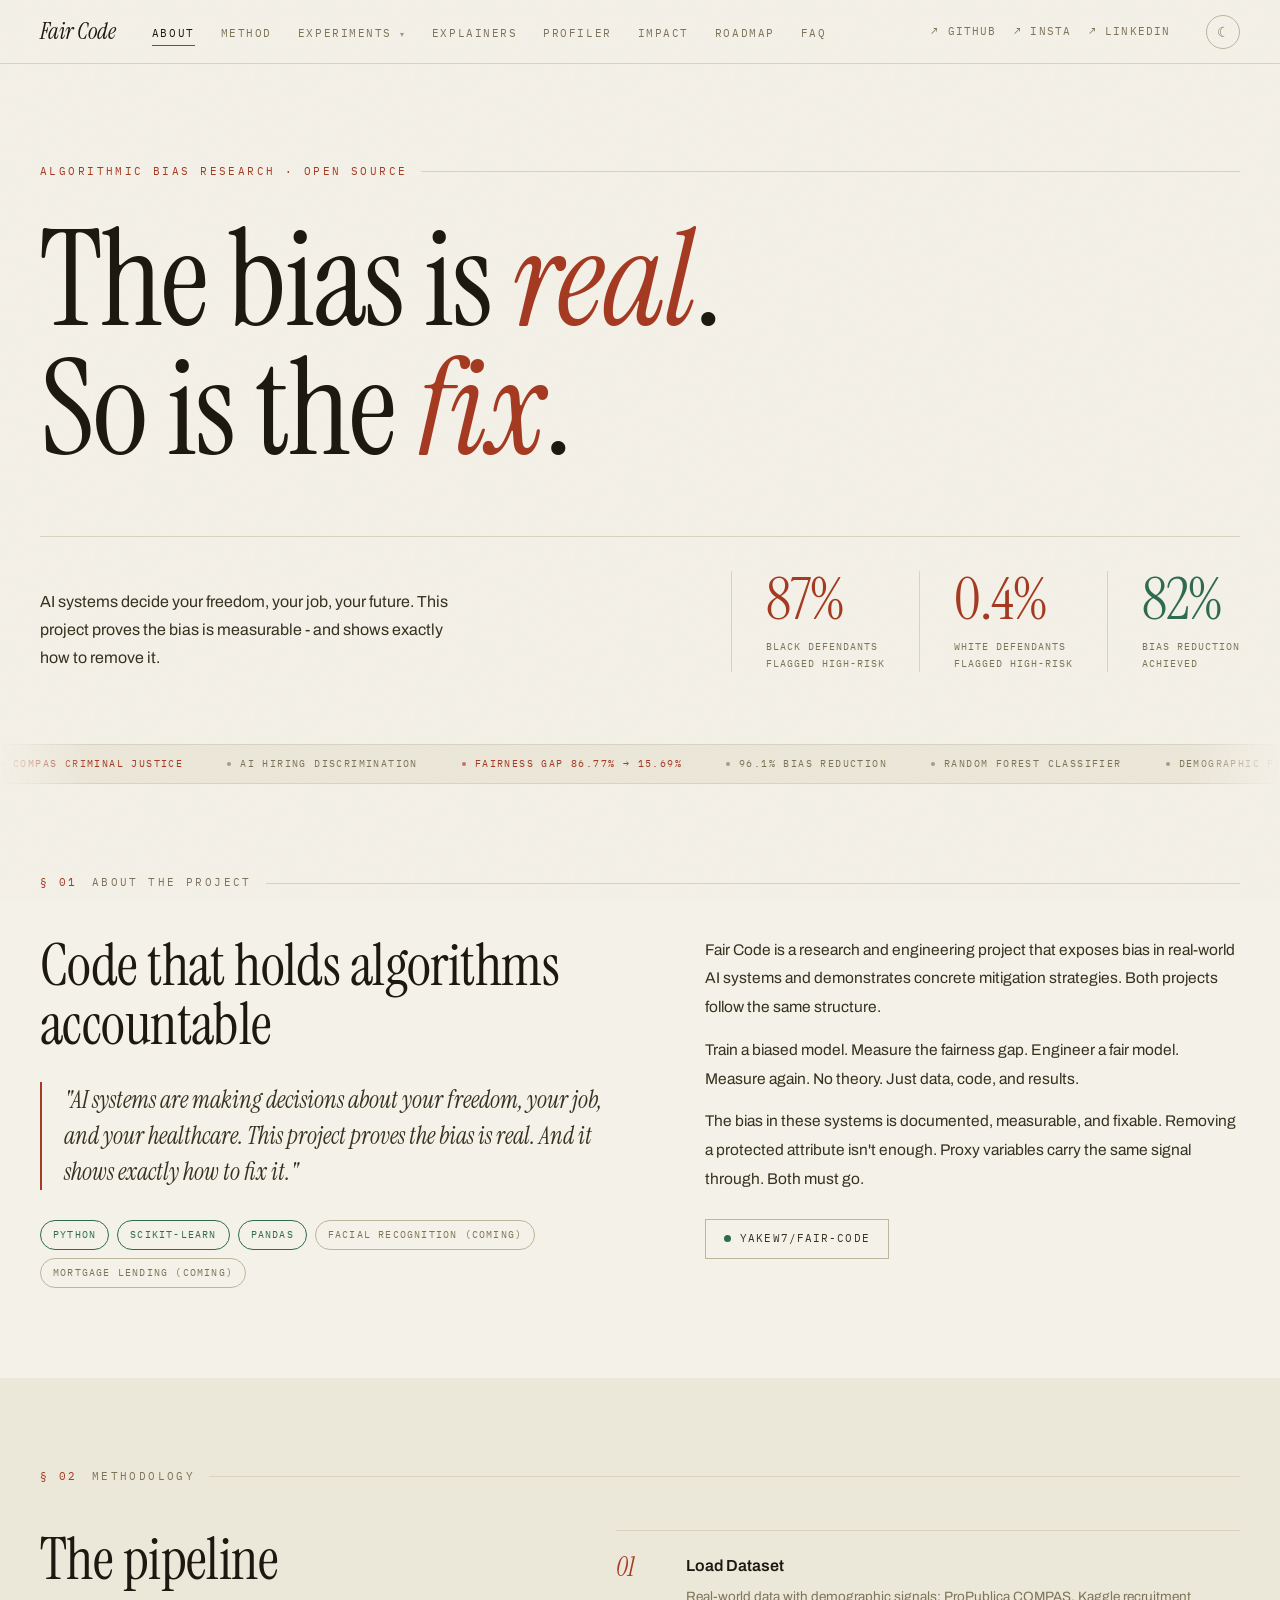
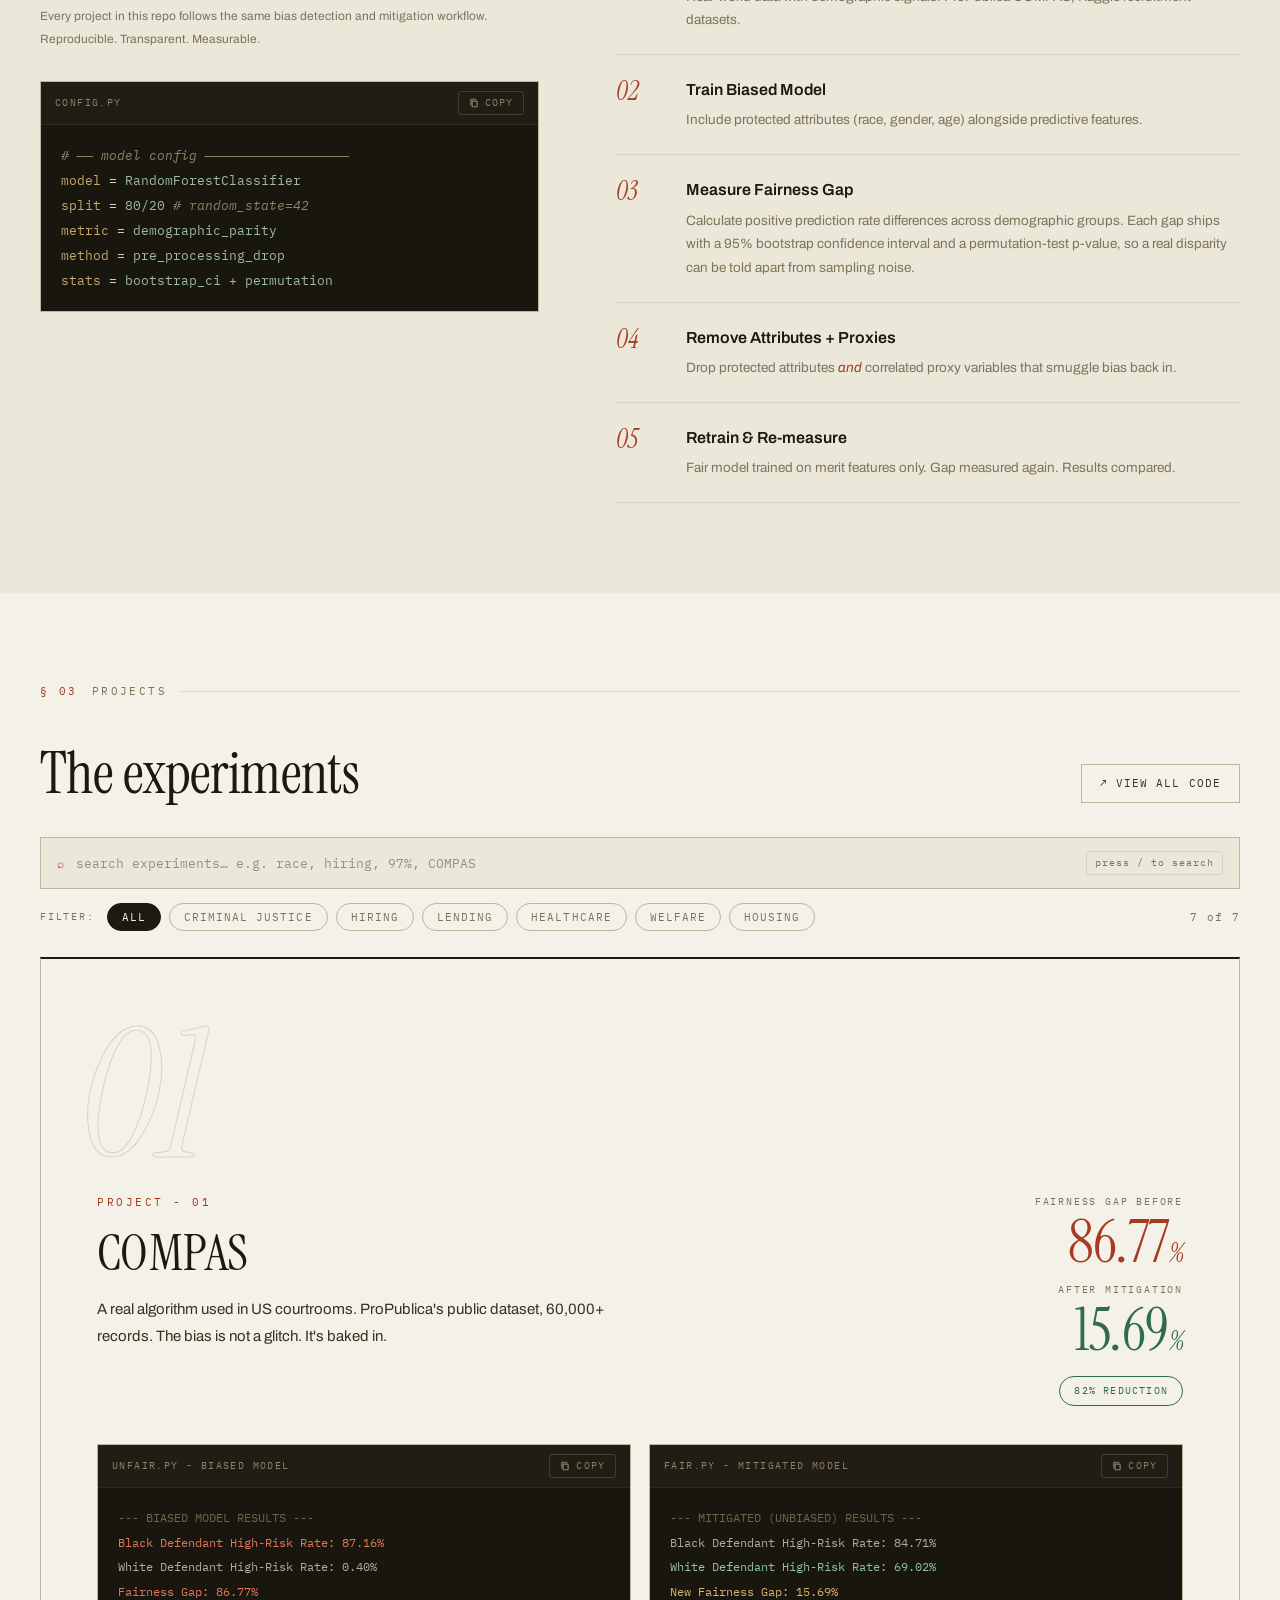
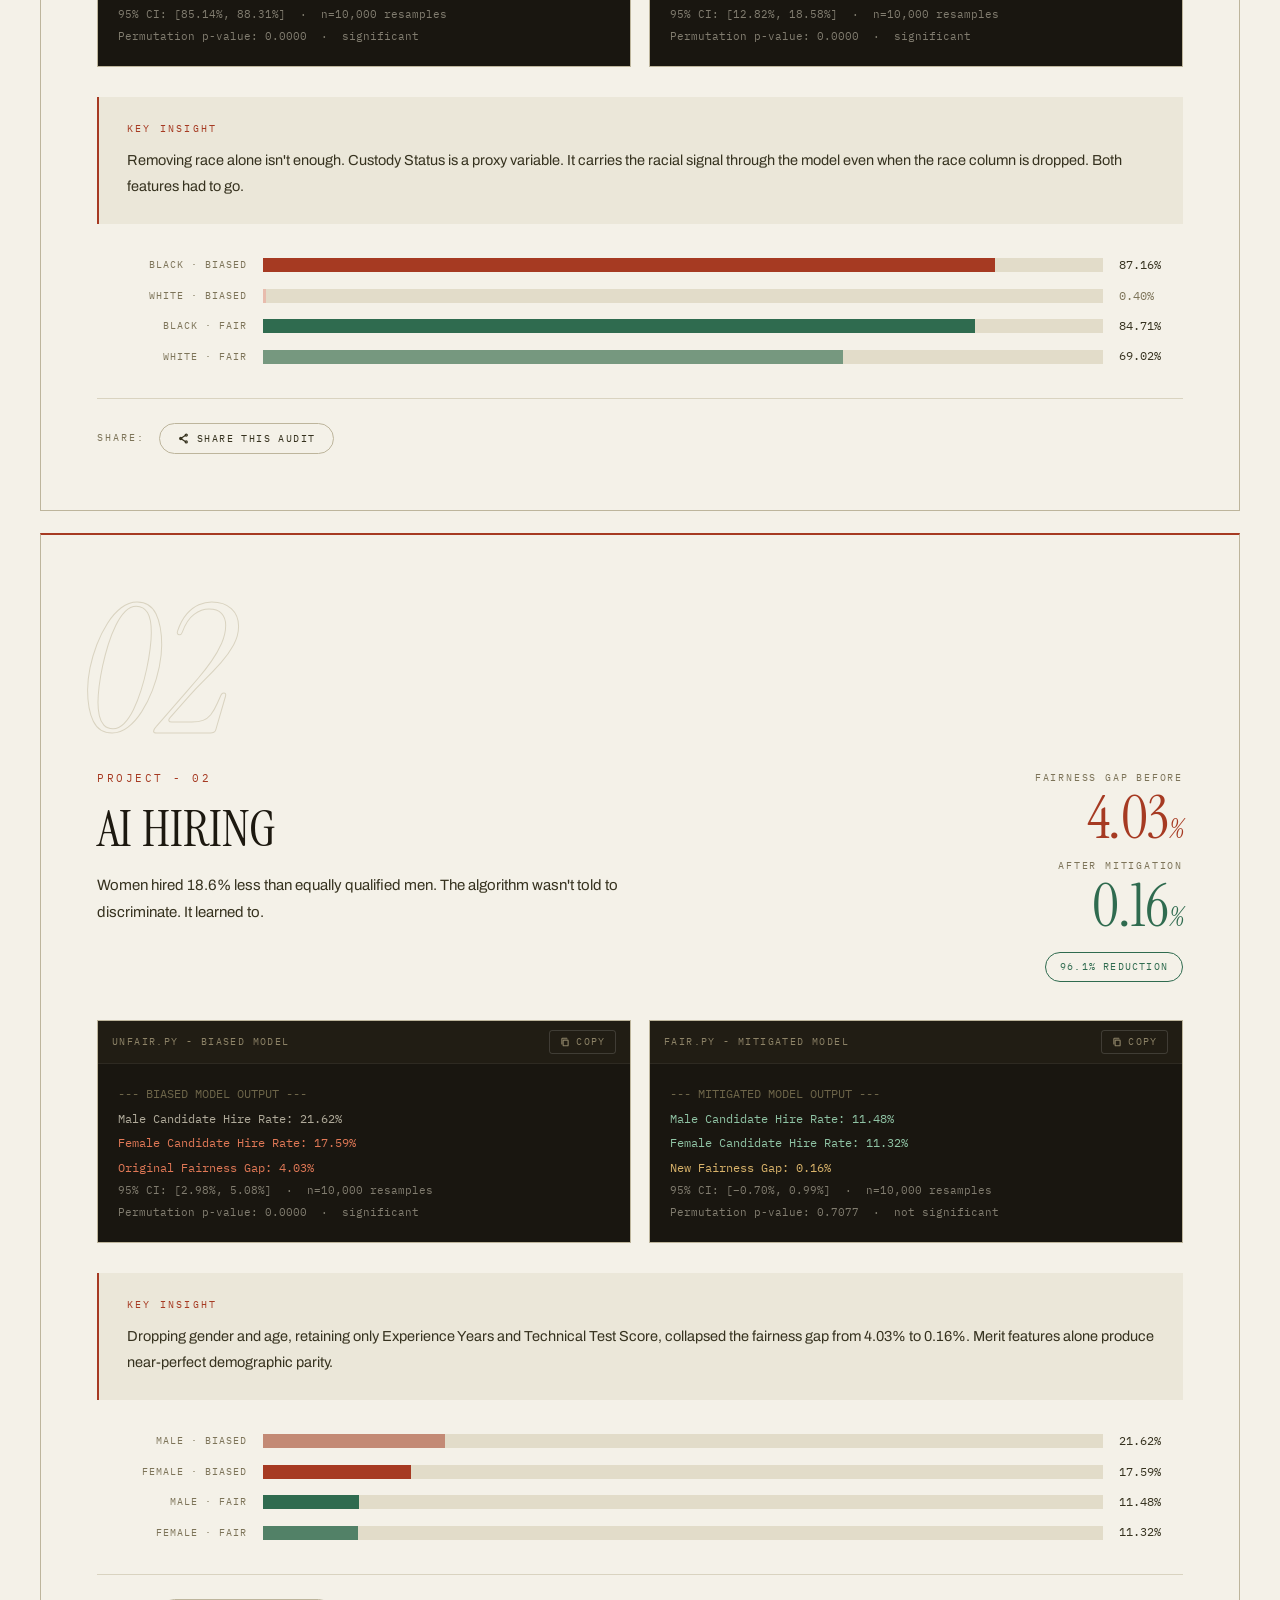
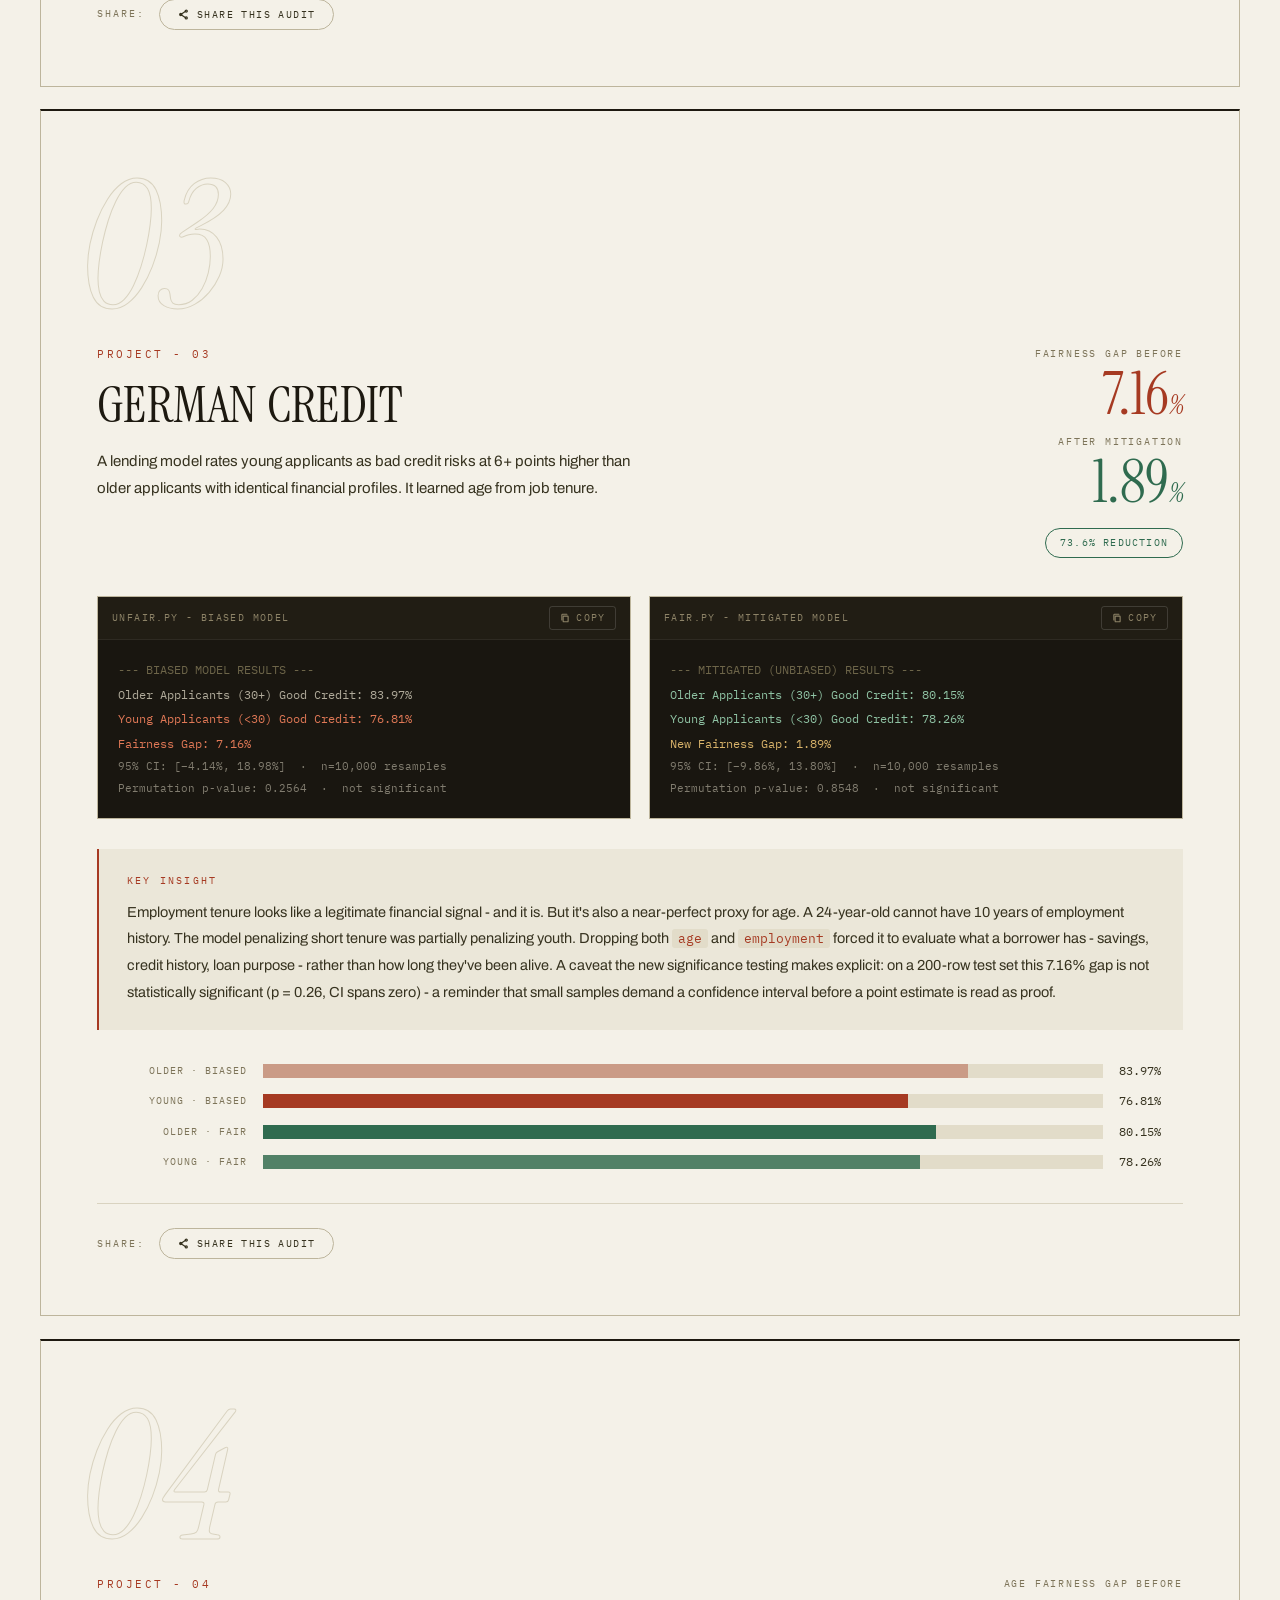
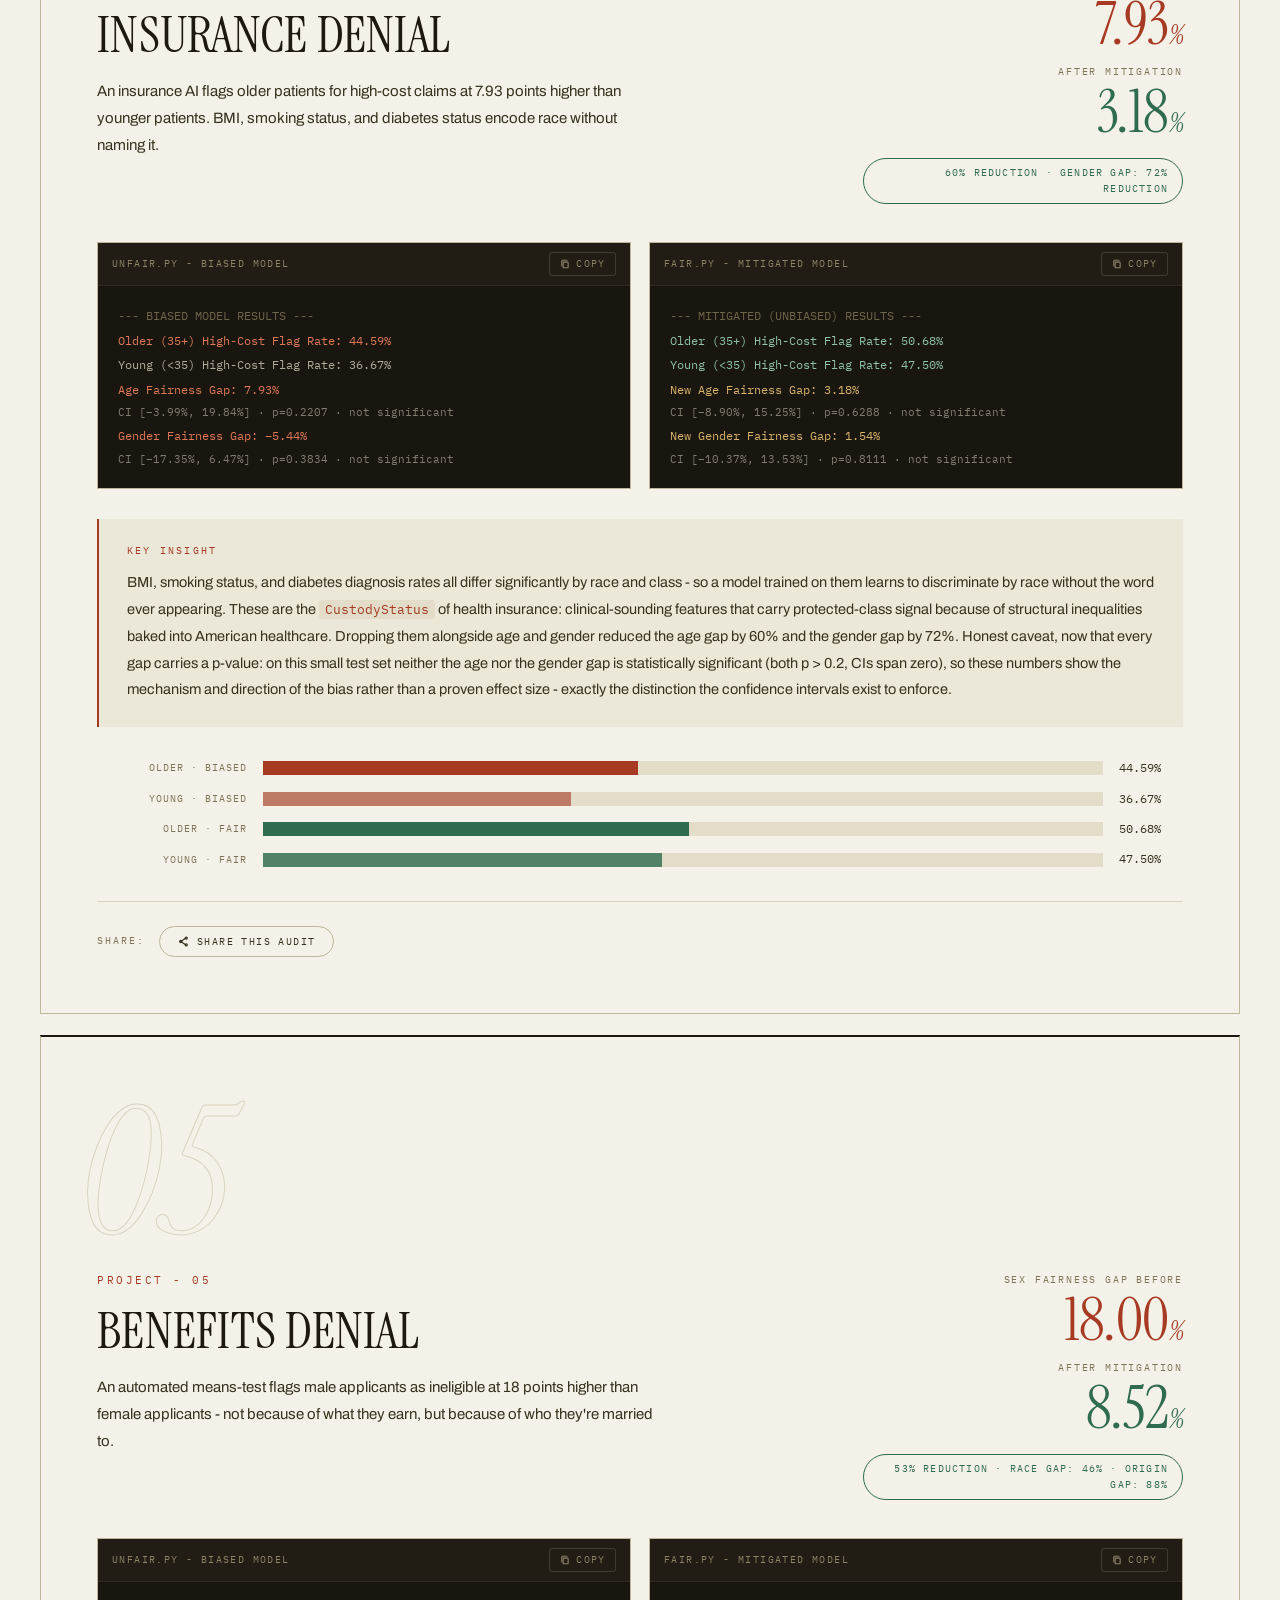
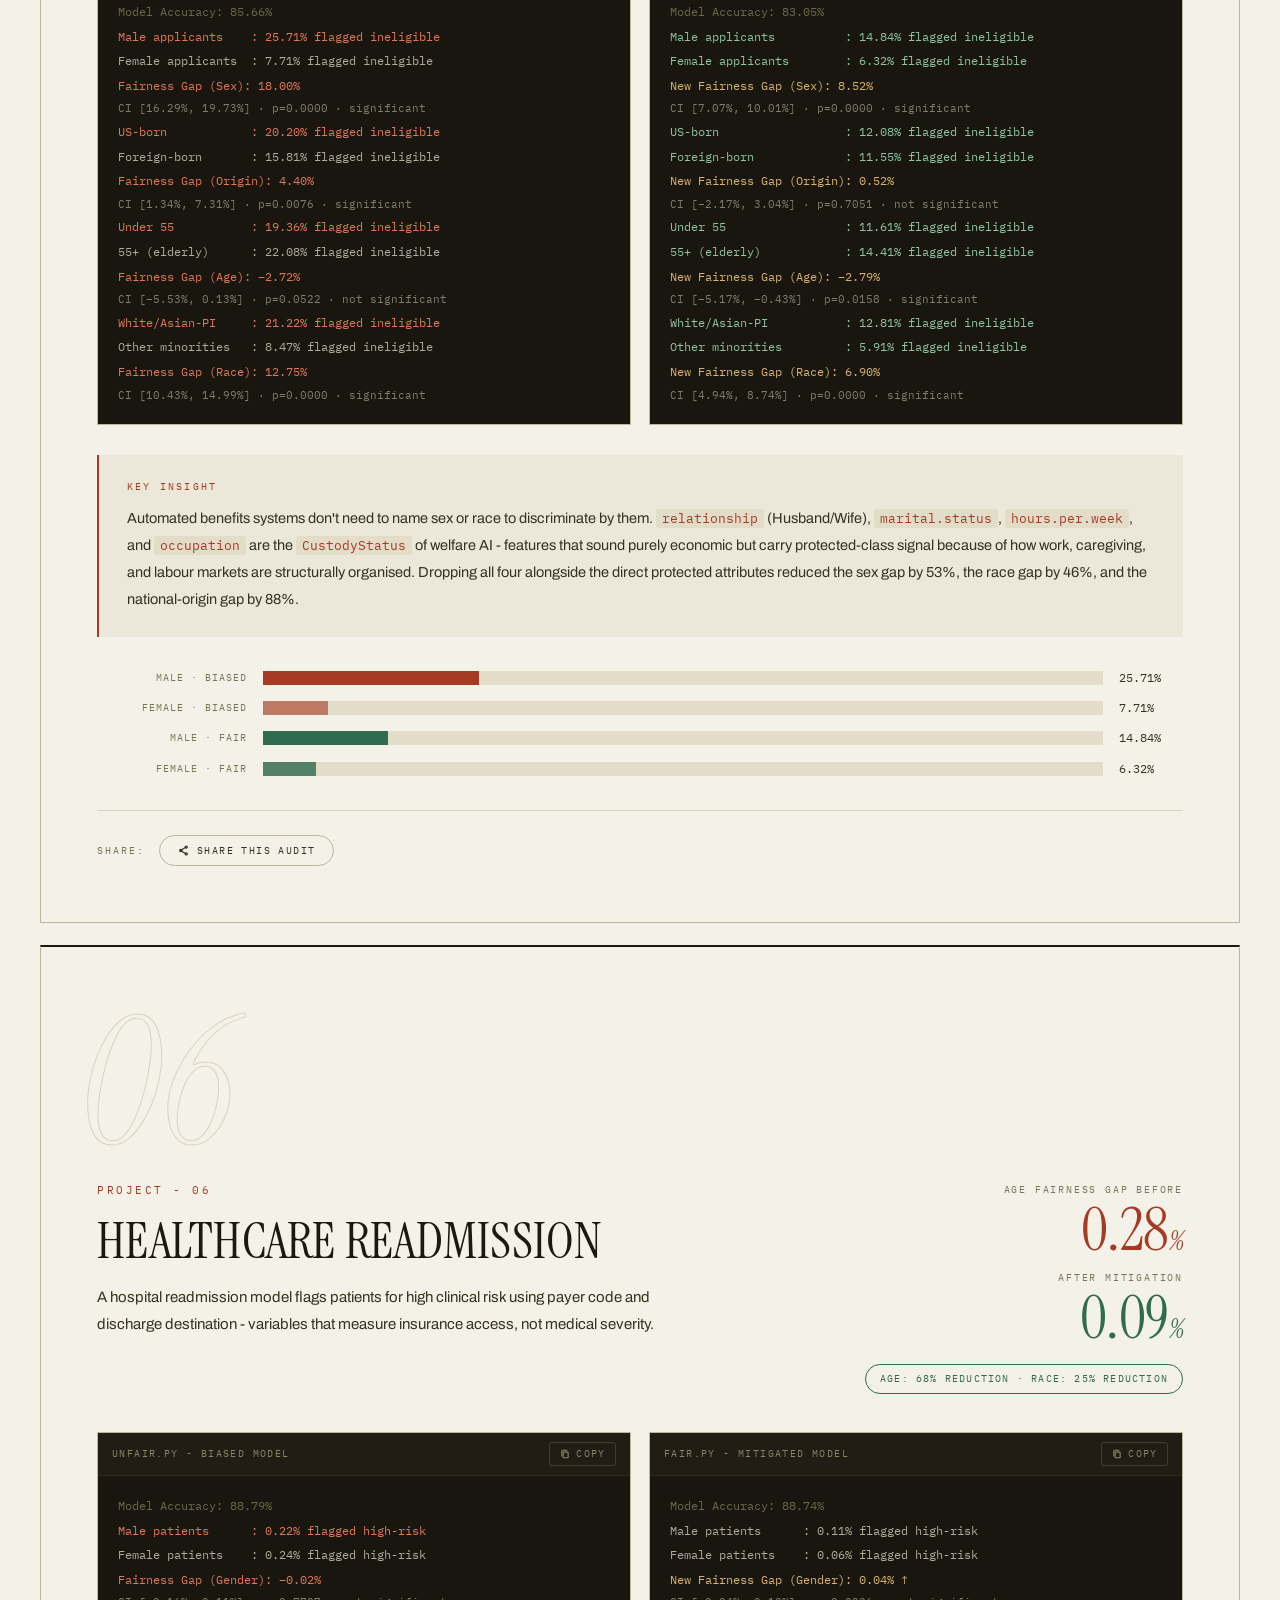
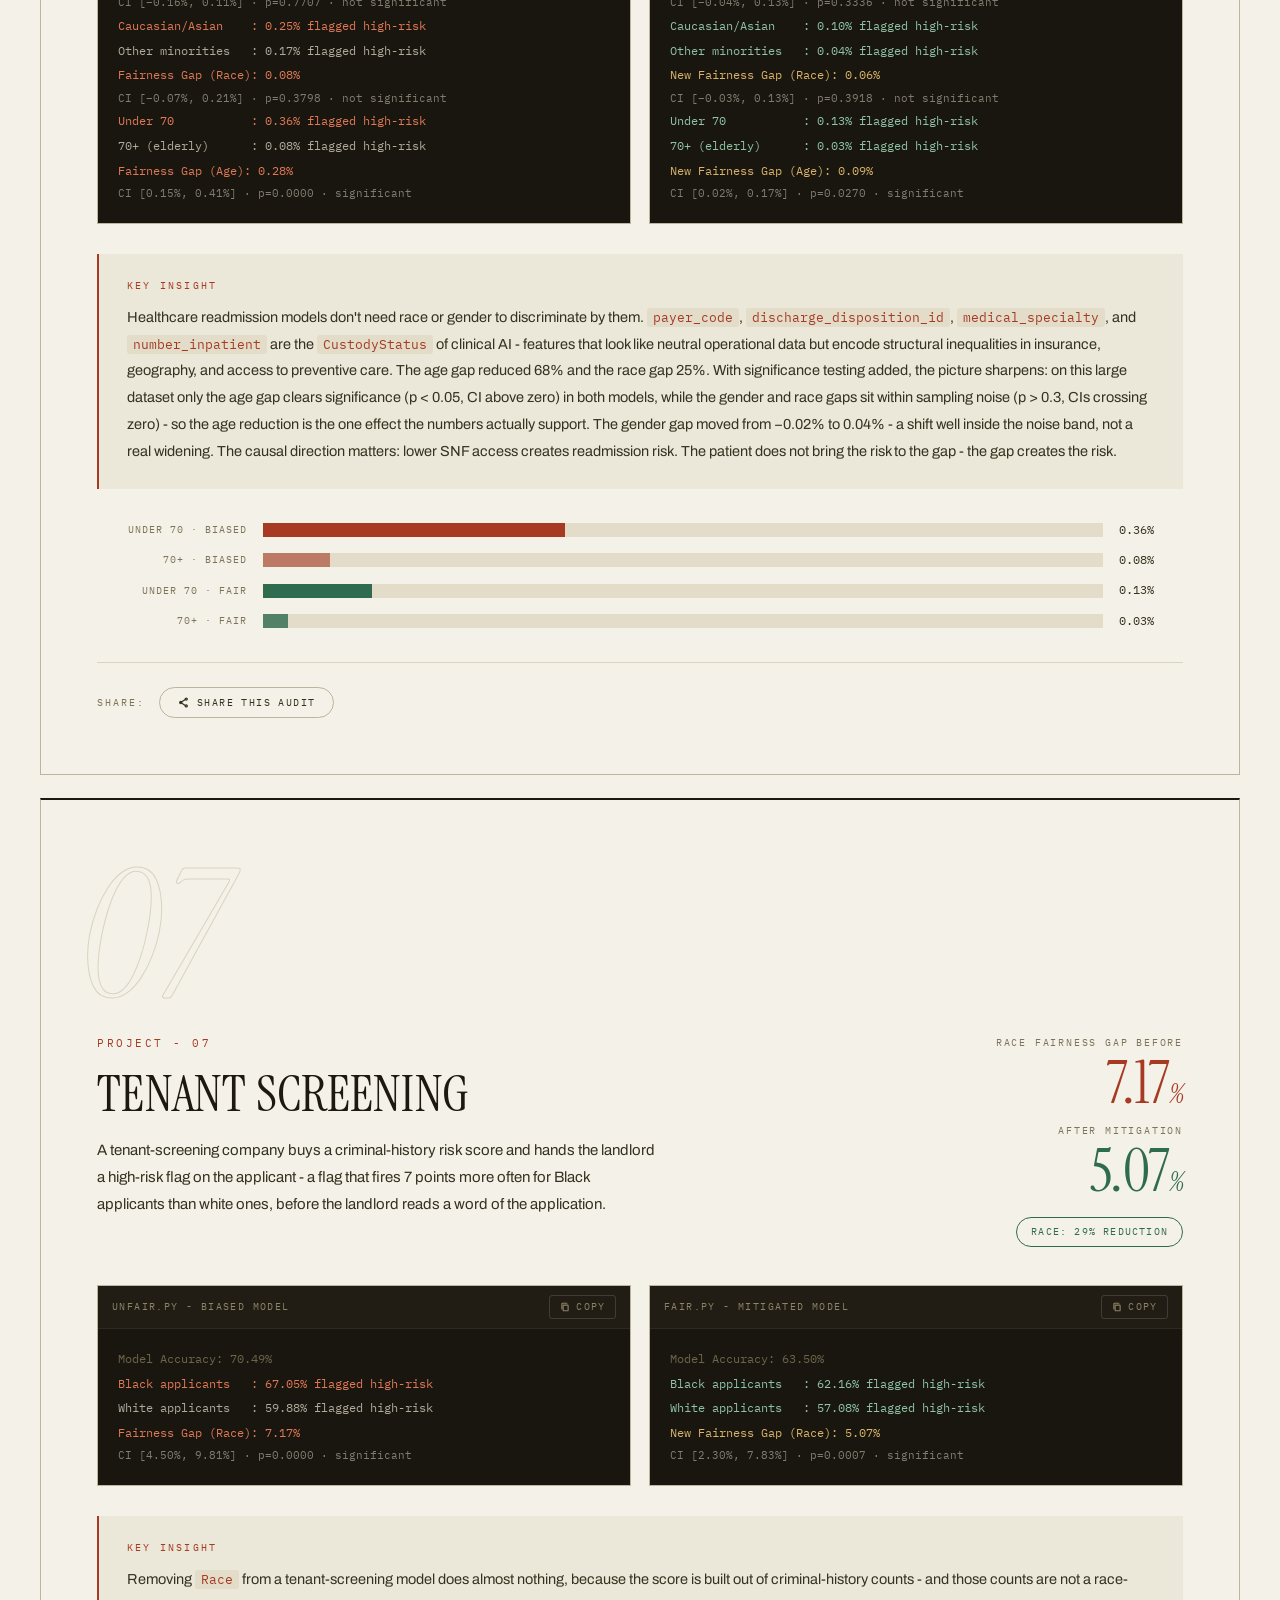
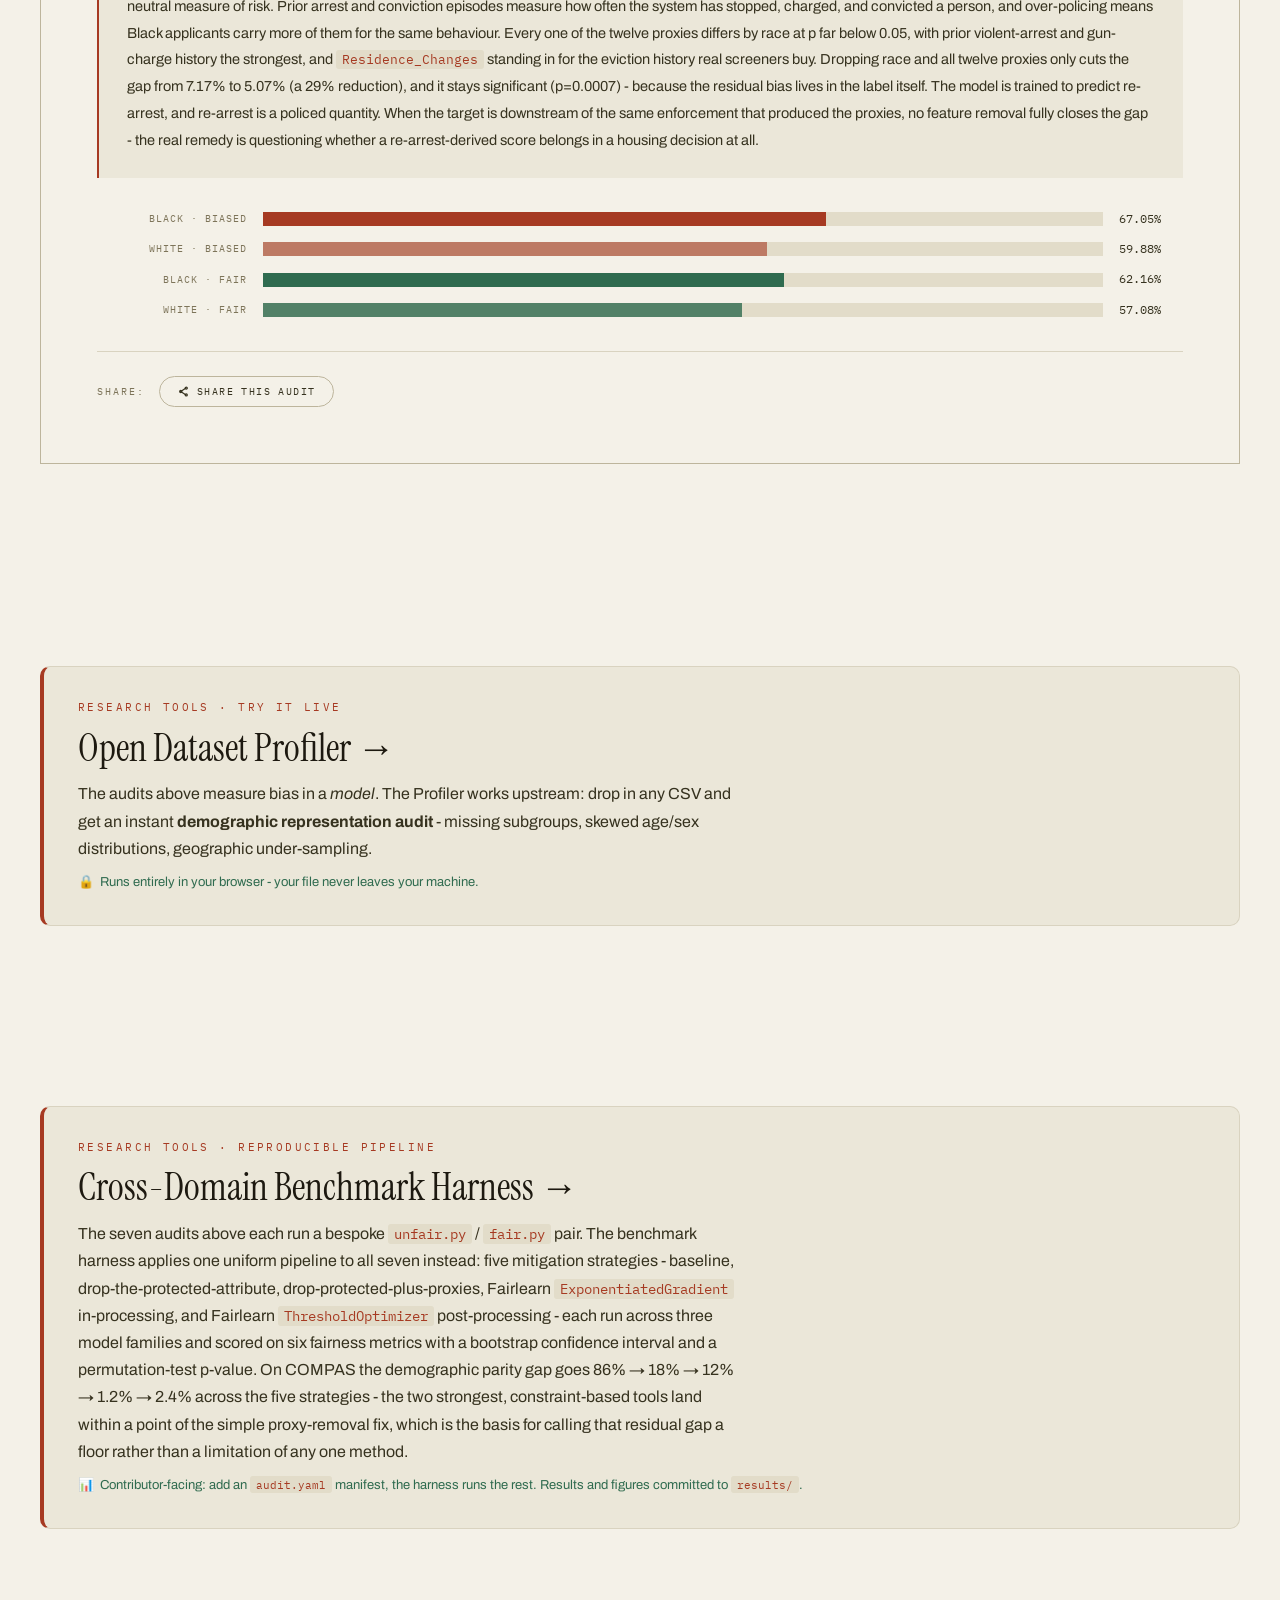
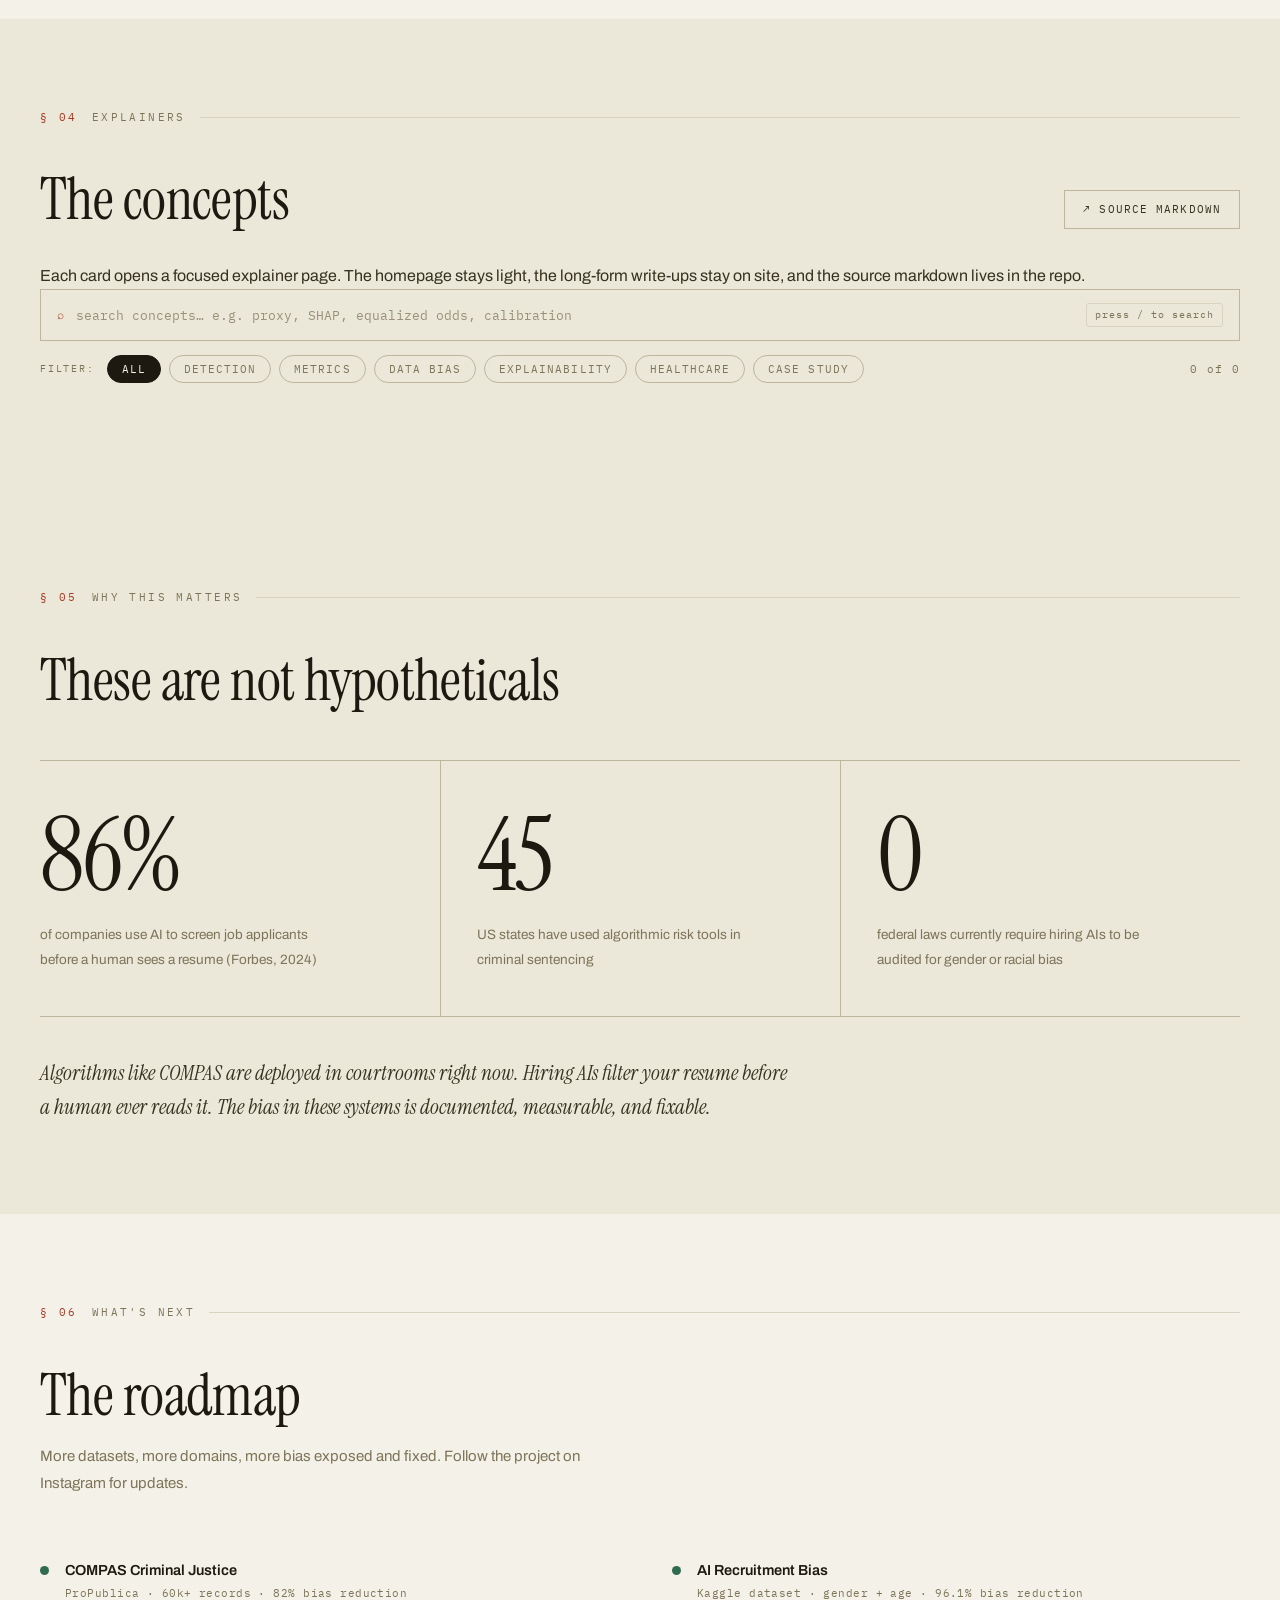
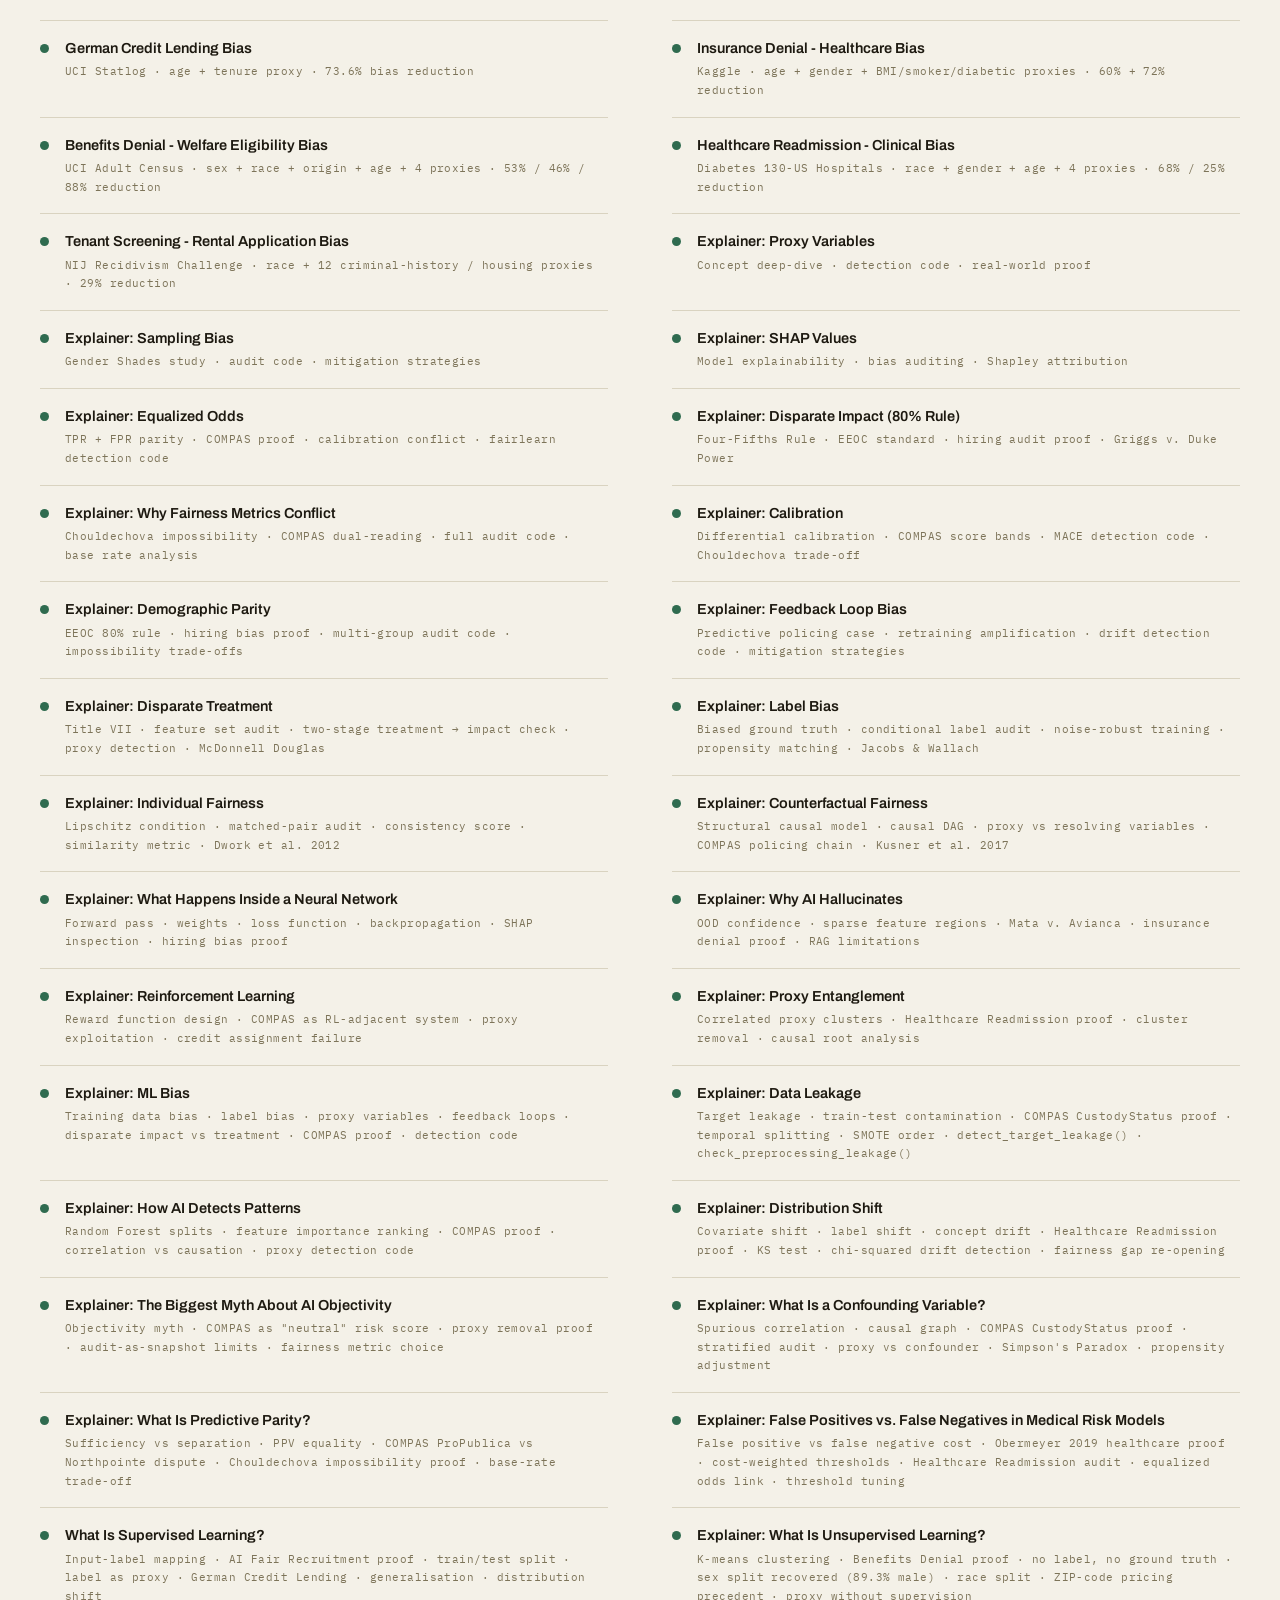
==== index.html @ e7ce7c3e "i fixed the issues" ====
<!DOCTYPE html>
<html lang="en">
<head>
<meta charset="UTF-8">
<meta name="viewport" content="width=device-width, initial-scale=1.0">
<title>Fair Code: Algorithmic Bias Detection</title>
<meta name="description" content="Fair Code exposes and fixes bias in real-world AI systems - criminal justice, hiring, lending, healthcare, welfare eligibility, tenant screening. Open-source audits with measurable results.">
<meta name="author" content="Yash Kewlani">
<meta name="robots" content="index, follow, max-image-preview:large">
<meta property="og:site_name" content="Fair Code">
<meta property="og:locale" content="en_US">
<meta property="og:title" content="Fair Code: Algorithmic Bias Detection">
<meta property="og:description" content="Bias in AI is real, measurable, and fixable. Open-source audits showing up to 97% bias reduction across criminal justice, hiring, lending, healthcare, welfare, and tenant-screening AI.">
<meta property="og:type" content="website">
<meta property="og:image" content="https://www.thefaircode.xyz/assets/og/home.png">
<meta property="og:image:width" content="1200">
<meta property="og:image:height" content="630">
<meta property="og:image:type" content="image/png">
<meta property="og:image:alt" content="Fair Code - The bias is real. So is the fix.">
<meta property="og:image" content="https://www.thefaircode.xyz/assets/og-light/home.png">
<meta property="og:image:width" content="1200">
<meta property="og:image:height" content="630">
<meta property="og:image:type" content="image/png">
<meta property="og:image:alt" content="Fair Code - The bias is real. So is the fix. (light)">
<meta name="twitter:card" content="summary_large_image">
<meta name="twitter:title" content="Fair Code: Algorithmic Bias Detection">
<meta name="twitter:description" content="Bias in AI is real, measurable, and fixable. Open-source audits with up to 97% bias reduction.">
<meta name="twitter:image" content="https://www.thefaircode.xyz/assets/og/home.png">
<meta name="twitter:image:alt" content="Fair Code - The bias is real. So is the fix.">
<link rel="canonical" href="https://www.thefaircode.xyz/">
<meta property="og:url" content="https://www.thefaircode.xyz/">
<script type="application/ld+json">
{
  "@context": "https://schema.org",
  "@type": "WebSite",
  "name": "Fair Code",
  "url": "https://www.thefaircode.xyz/",
  "description": "Fair Code exposes and fixes bias in real-world AI systems - criminal justice, hiring, lending, healthcare, welfare eligibility, tenant screening. Open-source audits with measurable results.",
  "inLanguage": "en-US",
  "image": "https://www.thefaircode.xyz/assets/og/home.png",
  "author": {
    "@type": "Person",
    "name": "Yash Kewlani",
    "url": "https://github.com/yakew7",
    "sameAs": [
      "https://github.com/yakew7",
      "https://www.linkedin.com/in/yash-kewlani-7ab090357",
      "https://instagram.com/thefaircodeproject"
    ]
  },
  "publisher": {
    "@type": "Organization",
    "name": "Fair Code",
    "url": "https://www.thefaircode.xyz/",
    "founder": {
      "@type": "Person",
      "name": "Yash Kewlani",
      "url": "https://github.com/yakew7"
    },
    "sameAs": [
      "https://github.com/yakew7/Fair-Code",
      "https://instagram.com/thefaircodeproject",
      "https://www.linkedin.com/in/yash-kewlani-7ab090357"
    ]
  }
}
</script>
<script type="application/ld+json">
{
  "@context": "https://schema.org",
  "@type": "FAQPage",
  "mainEntity": [
    {
      "@type": "Question",
      "name": "What is Fair Code, exactly?",
      "acceptedAnswer": {
        "@type": "Answer",
        "text": "An open-source research project that audits real-world AI systems for demographic bias, then engineers a fixed version of the same model and measures the gap before and after. Every audit follows the same pipeline: train a biased model, measure the fairness gap, remove protected attributes and proxy variables, retrain, and measure again."
      }
    },
    {
      "@type": "Question",
      "name": "Is this legal, medical, or compliance advice?",
      "acceptedAnswer": {
        "@type": "Answer",
        "text": "No. Fair Code is a research and engineering project, not legal or regulatory advice. The audits demonstrate that bias is measurable and fixable in a research setting - they are not a substitute for a formal compliance review, and no results here should be relied on as legal counsel for a production system."
      }
    },
    {
      "@type": "Question",
      "name": "Which fairness metric does it use, and why?",
      "acceptedAnswer": {
        "@type": "Answer",
        "text": "Demographic Parity is the primary constraint used to mitigate bias, alongside six fairness metrics used to measure it."
      }
    },
    {
      "@type": "Question",
      "name": "Does the Dataset Profiler upload my file anywhere?",
      "acceptedAnswer": {
        "@type": "Answer",
        "text": "No. The Open Dataset Profiler runs entirely client-side in your browser - your CSV is parsed and analyzed locally and is never uploaded to a server."
      }
    },
    {
      "@type": "Question",
      "name": "Can I contribute a new audit or dataset?",
      "acceptedAnswer": {
        "@type": "Answer",
        "text": "Yes - contributions are welcome via CONTRIBUTING.md on GitHub. New audits merge to main like any other contribution."
      }
    },
    {
      "@type": "Question",
      "name": "What's the license?",
      "acceptedAnswer": {
        "@type": "Answer",
        "text": "MIT. The code, audits, and explainers are free to use, modify, and redistribute with attribution."
      }
    },
    {
      "@type": "Question",
      "name": "How do I get in touch?",
      "acceptedAnswer": {
        "@type": "Answer",
        "text": "Email yashkewlani2020@gmail.com for questions, bug reports, or collaboration, or open an issue on GitHub."
      }
    }
  ]
}
</script>
<!-- Per-audit structured data - numbers verbatim from each audit's README.
     Update here whenever that README's numbers change. -->
<script type="application/ld+json">
{
  "@context": "https://schema.org",
  "@graph": [
    {
      "@type": "Dataset",
      "name": "COMPAS Criminal Justice Bias Audit",
      "description": "Bias audit of the ProPublica COMPAS recidivism-risk dataset. Demographic parity gap by race reduced from 86.77% (biased model) to 15.69% (fair model) - an 82% reduction.",
      "url": "https://www.thefaircode.xyz/#project-compas",
      "creator": {"@type": "Organization", "name": "Fair Code", "url": "https://www.thefaircode.xyz/"},
      "license": "https://opensource.org/licenses/MIT",
      "isAccessibleForFree": true,
      "measurementTechnique": "Demographic Parity (difference in positive-prediction rate between groups)",
      "variableMeasured": [
        {"@type": "PropertyValue", "name": "Race demographic parity gap, biased model", "value": "86.77%"},
        {"@type": "PropertyValue", "name": "Race demographic parity gap, fair model", "value": "15.69%"}
      ],
      "distribution": {"@type": "DataDownload", "encodingFormat": "text/csv",
                        "contentUrl": "https://github.com/yakew7/Fair-Code/tree/main/COMPAS"}
    },
    {
      "@type": "Dataset",
      "name": "AI Fair Recruitment - Hiring Bias Audit",
      "description": "Bias audit of a Kaggle recruitment dataset. Demographic parity gap by gender reduced from 4.03% (biased model) to 0.16% (fair model) - a 96.1% reduction.",
      "url": "https://www.thefaircode.xyz/#project-hiring",
      "creator": {"@type": "Organization", "name": "Fair Code", "url": "https://www.thefaircode.xyz/"},
      "license": "https://opensource.org/licenses/MIT",
      "isAccessibleForFree": true,
      "measurementTechnique": "Demographic Parity (difference in positive-prediction rate between groups)",
      "variableMeasured": [
        {"@type": "PropertyValue", "name": "Gender demographic parity gap, biased model", "value": "4.03%"},
        {"@type": "PropertyValue", "name": "Gender demographic parity gap, fair model", "value": "0.16%"}
      ],
      "distribution": {"@type": "DataDownload", "encodingFormat": "text/csv",
                        "contentUrl": "https://github.com/yakew7/Fair-Code/tree/main/AI Fair Recruitment"}
    },
    {
      "@type": "Dataset",
      "name": "German Credit Lending Bias Audit",
      "description": "Bias audit of the UCI Statlog German Credit dataset. Demographic parity gap by age reduced from 7.16% (biased model) to 1.89% (fair model) - a 73.6% reduction.",
      "url": "https://www.thefaircode.xyz/#project-credit",
      "creator": {"@type": "Organization", "name": "Fair Code", "url": "https://www.thefaircode.xyz/"},
      "license": "https://opensource.org/licenses/MIT",
      "isAccessibleForFree": true,
      "measurementTechnique": "Demographic Parity (difference in positive-prediction rate between groups)",
      "variableMeasured": [
        {"@type": "PropertyValue", "name": "Age demographic parity gap, biased model", "value": "7.16%"},
        {"@type": "PropertyValue", "name": "Age demographic parity gap, fair model", "value": "1.89%"}
      ],
      "distribution": {"@type": "DataDownload", "encodingFormat": "text/csv",
                        "contentUrl": "https://github.com/yakew7/Fair-Code/tree/main/German Credit Lending"}
    },
    {
      "@type": "Dataset",
      "name": "Insurance Denial - Healthcare Bias Audit",
      "description": "Bias audit of a Kaggle health-insurance dataset. Demographic parity gap by age reduced from 7.93% to 3.18% (60% reduction); by gender from 5.44% to 1.54% (72% reduction).",
      "url": "https://www.thefaircode.xyz/#project-insurance",
      "creator": {"@type": "Organization", "name": "Fair Code", "url": "https://www.thefaircode.xyz/"},
      "license": "https://opensource.org/licenses/MIT",
      "isAccessibleForFree": true,
      "measurementTechnique": "Demographic Parity (difference in positive-prediction rate between groups)",
      "variableMeasured": [
        {"@type": "PropertyValue", "name": "Age demographic parity gap, biased model", "value": "7.93%"},
        {"@type": "PropertyValue", "name": "Age demographic parity gap, fair model", "value": "3.18%"},
        {"@type": "PropertyValue", "name": "Gender demographic parity gap, biased model", "value": "5.44%"},
        {"@type": "PropertyValue", "name": "Gender demographic parity gap, fair model", "value": "1.54%"}
      ],
      "distribution": {"@type": "DataDownload", "encodingFormat": "text/csv",
                        "contentUrl": "https://github.com/yakew7/Fair-Code/tree/main/Insurance Denial"}
    },
    {
      "@type": "Dataset",
      "name": "Benefits Denial - Welfare Eligibility Bias Audit",
      "description": "Bias audit of the UCI Adult Census dataset applied to welfare eligibility. Demographic parity gap by sex reduced from 18.00% to 8.52% (53% reduction); by race from 12.75% to 6.90% (46% reduction); by national origin from 4.40% to 0.52% (88% reduction).",
      "url": "https://www.thefaircode.xyz/#project-benefits",
      "creator": {"@type": "Organization", "name": "Fair Code", "url": "https://www.thefaircode.xyz/"},
      "license": "https://opensource.org/licenses/MIT",
      "isAccessibleForFree": true,
      "measurementTechnique": "Demographic Parity (difference in positive-prediction rate between groups)",
      "variableMeasured": [
        {"@type": "PropertyValue", "name": "Sex demographic parity gap, biased model", "value": "18.00%"},
        {"@type": "PropertyValue", "name": "Sex demographic parity gap, fair model", "value": "8.52%"},
        {"@type": "PropertyValue", "name": "Race demographic parity gap, biased model", "value": "12.75%"},
        {"@type": "PropertyValue", "name": "Race demographic parity gap, fair model", "value": "6.90%"},
        {"@type": "PropertyValue", "name": "Origin demographic parity gap, biased model", "value": "4.40%"},
        {"@type": "PropertyValue", "name": "Origin demographic parity gap, fair model", "value": "0.52%"}
      ],
      "distribution": {"@type": "DataDownload", "encodingFormat": "text/csv",
                        "contentUrl": "https://github.com/yakew7/Fair-Code/tree/main/Benefits Denial"}
    },
    {
      "@type": "Dataset",
      "name": "Healthcare Readmission - Clinical Bias Audit",
      "description": "Bias audit of a hospital readmission dataset. Demographic parity gap by race reduced from 0.08% to 0.06% (25% reduction); by age from 0.28% to 0.09% (68% reduction); by gender both near zero (0.02% to 0.04%).",
      "url": "https://www.thefaircode.xyz/#project-readmission",
      "creator": {"@type": "Organization", "name": "Fair Code", "url": "https://www.thefaircode.xyz/"},
      "license": "https://opensource.org/licenses/MIT",
      "isAccessibleForFree": true,
      "measurementTechnique": "Demographic Parity (difference in positive-prediction rate between groups)",
      "variableMeasured": [
        {"@type": "PropertyValue", "name": "Race demographic parity gap, biased model", "value": "0.08%"},
        {"@type": "PropertyValue", "name": "Race demographic parity gap, fair model", "value": "0.06%"},
        {"@type": "PropertyValue", "name": "Age demographic parity gap, biased model", "value": "0.28%"},
        {"@type": "PropertyValue", "name": "Age demographic parity gap, fair model", "value": "0.09%"},
        {"@type": "PropertyValue", "name": "Gender demographic parity gap, biased model", "value": "0.02%"},
        {"@type": "PropertyValue", "name": "Gender demographic parity gap, fair model", "value": "0.04%"}
      ],
      "distribution": {"@type": "DataDownload", "encodingFormat": "text/csv",
                        "contentUrl": "https://github.com/yakew7/Fair-Code/tree/main/Healthcare Readmission"}
    },
    {
      "@type": "Dataset",
      "name": "Tenant Screening - Rental Application Bias Audit",
      "description": "Bias audit of a tenant-screening dataset. Demographic parity gap by race reduced from 7.17% (biased model) to 5.07% (fair model) - a 29% reduction.",
      "url": "https://www.thefaircode.xyz/#project-tenant",
      "creator": {"@type": "Organization", "name": "Fair Code", "url": "https://www.thefaircode.xyz/"},
      "license": "https://opensource.org/licenses/MIT",
      "isAccessibleForFree": true,
      "measurementTechnique": "Demographic Parity (difference in positive-prediction rate between groups)",
      "variableMeasured": [
        {"@type": "PropertyValue", "name": "Race demographic parity gap, biased model", "value": "7.17%"},
        {"@type": "PropertyValue", "name": "Race demographic parity gap, fair model", "value": "5.07%"}
      ],
      "distribution": {"@type": "DataDownload", "encodingFormat": "text/csv",
                        "contentUrl": "https://github.com/yakew7/Fair-Code/tree/main/Tenant Screening"}
    }
  ]
}
</script>
<link rel="icon" href="/assets/icons/favicon.ico" sizes="any">
<link rel="icon" type="image/png" sizes="32x32" href="/assets/icons/favicon-32x32.png">
<link rel="icon" type="image/png" sizes="16x16" href="/assets/icons/favicon-16x16.png">
<link rel="apple-touch-icon" sizes="180x180" href="/assets/icons/apple-touch-icon.png">
<link rel="icon" type="image/png" sizes="192x192" href="/assets/icons/icon-192.png">
<link rel="icon" href="data:image/svg+xml,<svg xmlns='http://www.w3.org/2000/svg' viewBox='0 0 100 100'><rect x='32' y='18' width='13' height='64' fill='%2314171A'/><rect x='32' y='18' width='42' height='13' fill='%2314171A'/><rect x='32' y='44' width='36' height='13' fill='%234F7A5B'/></svg>">
<link rel="preconnect" href="https://fonts.googleapis.com">
<link rel="preconnect" href="https://fonts.gstatic.com" crossorigin>
<link href="https://fonts.googleapis.com/css2?family=Instrument+Serif:ital@0;1&family=Archivo:wght@400;500;600;700&family=IBM+Plex+Mono:ital,wght@0,400;0,500;1,400&display=swap" rel="stylesheet">
<script>
  (function () {
    const systemPref = window.matchMedia('(prefers-color-scheme: dark)').matches ? 'dark' : 'light';
    var saved = localStorage.getItem('fc-theme') || systemPref;
    document.documentElement.setAttribute('data-theme', saved);
  })();
</script>
<style>
  /* ════════════════════════════════════════════════════
     FAIR CODE - design system "The Audit Ledger"
     paper + ink editorial · serif display · mono data
     ════════════════════════════════════════════════════ */

  :root {
    /* paper (default, light) */
    --bg: #f4f1e8;
    --surface: #ebe7d9;
    --border: #d9d3c0;
    --border2: #bdb59c;
    --accent: #a63a22;           /* brick red - bias, links, brand */
    --accent2: #8c2f1b;          /* deep red */
    --accent3: #2f6b4f;          /* ledger green - fair, fixed */
    --text: #36321f;
    --muted: #7d7459;
    --white: #1d1910;            /* strongest ink (headings) */
    --nav-bg: rgba(244,241,232,0.92);
    --terminal-bg: #191610;
    --terminal-bar-bg: #211d14;
    --terminal-label-color: #8d8367;
    --terminal-text: #d6d0bd;
    --t-head-color: #6d6549;
    --bias-track-bg: #e2dcc9;
    --compare-bg: #ece8db;
    --card-stroke: rgba(29,25,16,0.04);
    --code-comment: #8d8367;
    --scanline-color: transparent;

    --serif: 'Instrument Serif', 'Iowan Old Style', Georgia, serif;
    --sans: 'Archivo', 'Helvetica Neue', sans-serif;
    --mono: 'IBM Plex Mono', 'SF Mono', monospace;
  }

  html[data-theme="dark"] {
    /* ink */
    --bg: #15130d;
    --surface: #1c1912;
    --border: #2e2a1f;
    --border2: #443e2d;
    --accent: #cf6f49;
    --accent2: #b85432;
    --accent3: #79b294;
    --text: #cfc7b0;
    --muted: #8d8367;
    --white: #f1e9d4;
    --nav-bg: rgba(21,19,13,0.92);
    --terminal-bg: #100e09;
    --terminal-bar-bg: #181510;
    --terminal-label-color: #6d6549;
    --terminal-text: #cfc7b0;
    --t-head-color: #6d6549;
    --bias-track-bg: #242013;
    --compare-bg: #1a1710;
    --card-stroke: rgba(241,233,212,0.04);
    --code-comment: #6d6549;
  }

  * { margin: 0; padding: 0; box-sizing: border-box; }

  html, body { max-width: 100%; overflow-x: clip; }

  @media (prefers-reduced-motion: no-preference) {
    html { scroll-behavior: smooth; }
  }

  :focus-visible {
    outline: 2px solid var(--accent);
    outline-offset: 3px;
    border-radius: 1px;
  }
  :focus:not(:focus-visible) { outline: none; }

  .skip-link {
    position: absolute;
    left: -999px;
    top: auto;
    width: 1px;
    height: 1px;
    overflow: hidden;
    z-index: 9999;
  }
  .skip-link:focus {
    left: 1rem;
    top: 1rem;
    width: auto;
    height: auto;
    overflow: visible;
    background: var(--bg);
    color: var(--text);
    padding: 8px 16px;
    border-radius: 4px;
    box-shadow: 0 2px 6px rgba(0,0,0,0.2);
    font-size: 1rem;
    text-decoration: none;
  }

  ::selection { background: var(--accent); color: var(--bg); }

  body {
    --nav-h: 64px;
    background: var(--bg);
    color: var(--text);
    font-family: var(--sans);
    font-size: 16px;
    font-weight: 400;
    line-height: 1.6;
    overflow-x: clip;
    transition: background 0.3s, color 0.3s;
    -webkit-font-smoothing: antialiased;
  }

  input, textarea { cursor: text; }
  a, button { cursor: pointer; }
  a { color: inherit; }

  /* shared micro-label - mono, uppercase, tracked out */
  .hero-eyebrow, .section-eyebrow, .stat-label, .project-num, .terminal-label,
  .key-insight-label, .bias-label, .search-filter-label, .search-count,
  .roadmap-meta, .footer-by, .mobile-section-label, .tag,
  .search-no-results-label, .project-actions-label {
    font-family: var(--mono);
  }

  /* ── NAV ───────────────────────────────────────── */
  nav {
    position: sticky;
    top: 0;
    z-index: 1000;
    display: flex;
    align-items: center;
    gap: 36px;
    padding-inline: max(40px, calc((100vw - 1320px) / 2));
    height: var(--nav-h);
    background: var(--nav-bg);
    backdrop-filter: blur(12px);
    -webkit-backdrop-filter: blur(12px);
    border-bottom: 1px solid var(--border);
    transition: height 0.3s cubic-bezier(.16,1,.3,1),
                box-shadow 0.3s ease,
                border-color 0.3s ease,
                background 0.3s ease;
  }

  .nav-logo {
    font-family: var(--serif);
    font-style: italic;
    font-size: 23px;
    color: var(--white);
    text-decoration: none;
    letter-spacing: -0.01em;
    white-space: nowrap;
    flex-shrink: 0;
  }
  .nav-logo:hover { color: var(--accent); }

  .nav-links {
    display: flex;
    align-items: center;
    gap: 26px;
    list-style: none;
    margin-right: auto;
  }

  .nav-links > li > a {
    position: relative;
    font-family: var(--mono);
    font-size: 11px;
    letter-spacing: 0.14em;
    text-transform: uppercase;
    text-decoration: none;
    color: var(--muted);
    padding: 6px 0;
    transition: color 0.18s ease;
  }
  .nav-links > li > a::after {
    content: '';
    position: absolute;
    left: 0;
    right: 0;
    bottom: 0;
    height: 1px;
    background: var(--accent);
    transform: scaleX(0);
    transform-origin: left center;
    transition: transform 0.28s cubic-bezier(.16,1,.3,1);
  }
  .nav-links > li > a:hover { color: var(--white); }
  .nav-links > li > a:hover::after { transform: scaleX(1); }

  .nav-caret { font-size: 8px; opacity: 0.7; }

  .nav-dropdown-wrap { position: relative; }

  .nav-dropdown {
    position: absolute;
    top: calc(100% + 10px);
    left: -18px;
    min-width: 250px;
    list-style: none;
    background: var(--bg);
    border: 1px solid var(--border2);
    padding: 6px 0;
    opacity: 0;
    visibility: hidden;
    transform: translateY(-4px);
    transition: opacity 0.15s, transform 0.15s, visibility 0.15s;
    box-shadow: 0 18px 40px rgba(20,16,8,0.14);
  }
  .nav-dropdown-wrap:hover .nav-dropdown,
  .nav-dropdown-wrap:focus-within .nav-dropdown {
    opacity: 1;
    visibility: visible;
    transform: translateY(0);
  }
  .nav-dropdown li a {
    display: block;
    padding: 9px 18px;
    font-family: var(--mono);
    font-size: 11px;
    letter-spacing: 0.08em;
    color: var(--muted);
    text-decoration: none;
    transition: color 0.12s, background 0.12s, padding-left 0.12s;
  }
  .nav-dropdown li a:hover {
    color: var(--white);
    background: var(--surface);
    padding-left: 24px;
  }

  .nav-social {
    display: flex;
    align-items: center;
    gap: 18px;
    flex-shrink: 0;
  }
  .nav-social a {
    font-family: var(--mono);
    font-size: 11px;
    letter-spacing: 0.1em;
    text-transform: uppercase;
    color: var(--muted);
    text-decoration: none;
    transition: color 0.15s;
  }
  .nav-social a:hover { color: var(--accent); }

  .theme-toggle {
    width: 34px;
    height: 34px;
    border: 1px solid var(--border2);
    border-radius: 50%;
    background: transparent;
    color: var(--muted);
    font-size: 14px;
    line-height: 1;
    display: inline-flex;
    align-items: center;
    justify-content: center;
    transition: color 0.15s, border-color 0.15s, transform 0.3s;
    flex-shrink: 0;
  }
  .theme-toggle:hover { color: var(--accent); border-color: var(--accent); transform: rotate(40deg); }

  .nav-hamburger {
    display: none;
    flex-direction: column;
    justify-content: center;
    gap: 5px;
    width: 38px;
    height: 38px;
    background: transparent;
    border: 1px solid var(--border2);
    padding: 9px 8px;
    flex-shrink: 0;
  }
  .nav-hamburger span {
    display: block;
    height: 1.5px;
    width: 100%;
    background: var(--text);
    transition: transform 0.25s, opacity 0.2s;
  }
  .nav-hamburger.open span:nth-child(1) { transform: translateY(6.5px) rotate(45deg); }
  .nav-hamburger.open span:nth-child(2) { opacity: 0; }
  .nav-hamburger.open span:nth-child(3) { transform: translateY(-6.5px) rotate(-45deg); }

  /* ── MOBILE NAV ────────────────────────────────── */
  .mobile-nav {
    position: fixed;
    top: var(--nav-h);
    left: 0;
    right: 0;
    z-index: 990;
    background: var(--bg);
    border-bottom: 1px solid var(--border2);
    max-height: 0;
    overflow: hidden;
    visibility: hidden;
    transition: max-height 0.3s ease, visibility 0s linear 0.3s;
  }
  .mobile-nav.open {
    max-height: calc(100vh - var(--nav-h));
    overflow-y: auto;
    visibility: visible;
    transition: max-height 0.3s ease;
  }

  .mobile-nav-inner {
    display: flex;
    flex-direction: column;
    padding: 18px 24px 28px;
  }
  .mobile-link {
    font-family: var(--mono);
    font-size: 13px;
    letter-spacing: 0.12em;
    text-transform: uppercase;
    color: var(--text);
    text-decoration: none;
    padding: 13px 0;
    border-bottom: 1px solid var(--border);
  }
  .mobile-link:hover { color: var(--accent); }
  .mobile-sub { padding-left: 18px; color: var(--muted); font-size: 12px; }
  .mobile-section-label {
    font-size: 10px;
    letter-spacing: 0.2em;
    text-transform: uppercase;
    color: var(--accent);
    padding: 18px 0 8px;
  }
  .mobile-social-row {
    display: flex;
    gap: 22px;
    padding-top: 20px;
  }
  .mobile-social-row a {
    font-family: var(--mono);
    font-size: 11px;
    letter-spacing: 0.1em;
    text-transform: uppercase;
    color: var(--muted);
    text-decoration: none;
  }

  /* ── HERO ──────────────────────────────────────── */
  .hero {
    position: relative;
    padding: clamp(70px, 11vh, 130px) 0 clamp(54px, 8vh, 96px);
    padding-inline: max(40px, calc((100vw - 1320px) / 2));
  }

  .corner, .hero-watermark { display: none; }

  .hero-inner { position: relative; }

  .hero-eyebrow {
    font-size: 11px;
    letter-spacing: 0.22em;
    text-transform: uppercase;
    color: var(--accent);
    margin-bottom: 34px;
    display: flex;
    align-items: center;
    gap: 14px;
  }
  .hero-eyebrow::after {
    content: '';
    flex: 1;
    height: 1px;
    background: var(--border);
  }

  .hero-title {
    font-family: var(--serif);
    font-weight: 400;
    font-size: clamp(58px, 10.5vw, 148px);
    line-height: 0.96;
    letter-spacing: -0.015em;
    color: var(--white);
    max-width: 13ch;
  }
  .hero-title .hl {
    font-style: italic;
    color: var(--accent);
  }

  .hero-bottom {
    display: flex;
    justify-content: space-between;
    align-items: flex-end;
    gap: 60px;
    margin-top: clamp(44px, 7vh, 80px);
    padding-top: 34px;
    border-top: 1px solid var(--border);
  }

  .hero-sub {
    max-width: 420px;
    font-size: 16px;
    line-height: 1.75;
    color: var(--text);
  }

  .hero-stats { display: flex; }

  .hero-stat-box {
    padding: 0 34px;
    border-left: 1px solid var(--border);
  }
  .hero-stat-box:last-child { padding-right: 0; }

  .hero-stat-box .num {
    font-family: var(--serif);
    font-size: clamp(40px, 4.5vw, 62px);
    line-height: 1;
    color: var(--accent);
    letter-spacing: -0.02em;
  }
  .hero-stat-box .num.good { color: var(--accent3); }
  .hero-stat-box .lbl {
    font-family: var(--mono);
    font-size: 10px;
    letter-spacing: 0.1em;
    text-transform: uppercase;
    color: var(--muted);
    margin-top: 10px;
    line-height: 1.7;
  }

  /* ── TICKER ────────────────────────────────────── */
  .ticker {
    border-top: 1px solid var(--border);
    border-bottom: 1px solid var(--border);
    overflow: hidden;
    white-space: nowrap;
    background: var(--surface);
  }
  .ticker-track {
    display: inline-flex;
    align-items: center;
    width: max-content;
    padding: 11px 0;
    animation: ticker-scroll 90s linear infinite;
  }
  .ticker:hover .ticker-track { animation-play-state: paused; }
  @keyframes ticker-scroll {
    from { transform: translateX(0); }
    to   { transform: translateX(-50%); }
  }
  @media (prefers-reduced-motion: reduce) {
    .ticker { overflow-x: auto; }
    .ticker-track { animation: none; }
  }

  .ticker-item {
    font-family: var(--mono);
    font-size: 10px;
    letter-spacing: 0.14em;
    color: var(--muted);
    display: inline-flex;
    align-items: center;
    gap: 9px;
    margin-right: 44px;
  }
  .ticker-item.red { color: var(--accent); }
  .ticker-item .dot {
    width: 4px;
    height: 4px;
    border-radius: 50%;
    background: currentColor;
    opacity: 0.65;
    display: inline-block;
  }

  /* ── SECTIONS ──────────────────────────────────── */
  section {
    padding-block: clamp(72px, 10vh, 120px);
    padding-inline: max(40px, calc((100vw - 1320px) / 2));
  }

  .section-eyebrow {
    display: flex;
    align-items: baseline;
    gap: 14px;
    font-size: 11px;
    letter-spacing: 0.22em;
    text-transform: uppercase;
    color: var(--muted);
    margin-bottom: 44px;
  }
  .section-eyebrow .num {
    color: var(--accent);
    font-size: 11px;
  }
  .section-eyebrow .num::before { content: '§ '; }
  .section-eyebrow::after {
    content: '';
    flex: 1;
    align-self: center;
    height: 1px;
    background: var(--border);
  }

  .about-title, .method-title, .projects-title, .impact-title, .roadmap-title, .faq-title {
    font-family: var(--serif);
    font-weight: 400;
    font-size: clamp(34px, 4.6vw, 58px);
    line-height: 1.02;
    letter-spacing: -0.01em;
    color: var(--white);
    text-transform: none;
  }

  /* ── ABOUT ─────────────────────────────────────── */
  .about-grid {
    display: grid;
    grid-template-columns: minmax(0, 1.1fr) minmax(0, 1fr);
    gap: clamp(40px, 6vw, 100px);
    align-items: start;
  }

  .about-quote {
    font-family: var(--serif);
    font-style: italic;
    font-size: clamp(19px, 2vw, 24px);
    line-height: 1.5;
    color: var(--text);
    margin-top: 28px;
    padding-left: 22px;
    border-left: 2px solid var(--accent);
  }

  .tag-row {
    display: flex;
    flex-wrap: wrap;
    gap: 8px;
    margin-top: 30px;
  }
  .tag {
    font-size: 10px;
    letter-spacing: 0.12em;
    text-transform: uppercase;
    padding: 6px 12px;
    border: 1px solid var(--border2);
    border-radius: 999px;
    color: var(--muted);
  }
  .tag.active {
    color: var(--accent3);
    border-color: var(--accent3);
  }

  .about-body {
    font-size: 15.5px;
    line-height: 1.85;
    color: var(--text);
  }

  .gh-badge {
    display: inline-flex;
    align-items: center;
    gap: 9px;
    margin-top: 26px;
    font-family: var(--mono);
    font-size: 11px;
    letter-spacing: 0.1em;
    text-transform: uppercase;
    color: var(--text);
    text-decoration: none;
    border: 1px solid var(--border2);
    padding: 10px 18px;
    transition: border-color 0.15s, color 0.15s, background 0.15s;
  }
  .gh-badge:hover { border-color: var(--accent); color: var(--accent); }
  .gh-dot {
    width: 7px;
    height: 7px;
    border-radius: 50%;
    background: var(--accent3);
    animation: pulse-dot 2.4s ease-in-out infinite;
  }
  @keyframes pulse-dot { 0%,100% { opacity: 1; } 50% { opacity: 0.35; } }

  /* ── METHODOLOGY ───────────────────────────────── */
  .method-grid {
    display: grid;
    grid-template-columns: minmax(0, 1fr) minmax(0, 1.25fr);
    gap: clamp(40px, 6vw, 90px);
    align-items: start;
  }

  .code-block {
    margin-top: 30px;
    border: 1px solid var(--border2);
    background: var(--terminal-bg);
  }
  .code-block-header {
    display: flex;
    align-items: center;
    justify-content: space-between;
    gap: 10px;
    padding: 9px 14px;
    background: var(--terminal-bar-bg);
    border-bottom: 1px solid rgba(255,255,255,0.06);
    font-family: var(--mono);
    font-size: 10px;
    letter-spacing: 0.14em;
    text-transform: uppercase;
    color: var(--terminal-label-color);
  }
  .code-block-header .dot { display: none; }
  .code-block-body {
    padding: 18px 20px;
    font-family: var(--mono);
    font-size: 12.5px;
    line-height: 2;
    color: var(--terminal-text);
  }
  .code-block-body .c { color: var(--code-comment); font-style: italic; }
  .code-block-body .k { color: #c8a96a; }
  .code-block-body .v { color: #9dbd9a; }

  .method-flow {
    display: flex;
    flex-direction: column;
    counter-reset: step;
  }

  .method-step {
    display: flex;
    gap: 26px;
    padding: 22px 0;
    border-top: 1px solid var(--border);
  }
  .method-step:last-child { border-bottom: 1px solid var(--border); }

  .step-num {
    font-family: var(--serif);
    font-style: italic;
    font-size: 26px;
    color: var(--accent);
    line-height: 1.1;
    flex-shrink: 0;
    width: 44px;
  }
  .step-content h3 {
    font-family: var(--sans);
    font-size: 16px;
    font-weight: 600;
    color: var(--white);
    margin-bottom: 6px;
  }
  .step-content p {
    font-size: 13.5px;
    line-height: 1.75;
    color: var(--muted);
  }
  .step-content em { color: var(--accent); font-style: italic; }

  /* ── PROJECTS ──────────────────────────────────── */
  .projects-header {
    display: flex;
    align-items: flex-end;
    justify-content: space-between;
    gap: 24px;
    flex-wrap: wrap;
    margin-bottom: 34px;
  }
  .projects-header .gh-badge { margin-top: 0; }

  /* search */
  .search-bar-wrap { margin-bottom: 26px; }

  .search-bar-inner {
    display: flex;
    align-items: center;
    gap: 12px;
    border: 1px solid var(--border2);
    background: var(--surface);
    padding: 0 16px;
    height: 52px;
    transition: border-color 0.15s;
  }
  .search-bar-inner:focus-within { border-color: var(--accent); }
  .search-bar-inner.has-query { border-color: var(--accent); }

  .search-bar-prefix {
    font-family: var(--mono);
    font-size: 12px;
    color: var(--accent);
    flex-shrink: 0;
    user-select: none;
  }

  .search-bar-input {
    flex: 1;
    min-width: 0;
    background: transparent;
    border: none;
    outline: none;
    font-family: var(--mono);
    font-size: 13px;
    color: var(--text);
    height: 100%;
  }
  .search-bar-input::placeholder { color: var(--muted); opacity: 0.75; }

  .search-bar-hint {
    font-family: var(--mono);
    font-size: 10px;
    letter-spacing: 0.1em;
    color: var(--muted);
    border: 1px solid var(--border);
    padding: 3px 8px;
    border-radius: 3px;
    flex-shrink: 0;
    user-select: none;
  }

  .search-bar-clear {
    display: none;
    background: transparent;
    border: none;
    color: var(--muted);
    font-size: 13px;
    padding: 6px;
    transition: color 0.15s;
  }
  .search-bar-clear:hover { color: var(--accent); }
  .search-bar-clear.visible { display: block; }

  .search-filter-row {
    display: flex;
    align-items: center;
    gap: 8px;
    flex-wrap: wrap;
    margin-top: 14px;
  }
  .search-filter-label {
    font-size: 10px;
    letter-spacing: 0.18em;
    text-transform: uppercase;
    color: var(--muted);
    margin-right: 4px;
  }
  .search-filter-btn {
    font-family: var(--mono);
    font-size: 10.5px;
    letter-spacing: 0.1em;
    text-transform: uppercase;
    color: var(--muted);
    background: transparent;
    border: 1px solid var(--border2);
    border-radius: 999px;
    padding: 6px 14px;
    transition: color 0.15s, border-color 0.15s, background 0.15s;
  }
  .search-filter-btn:hover { color: var(--white); border-color: var(--border2); background: var(--surface); }
  .search-filter-btn.active {
    color: var(--bg);
    background: var(--white);
    border-color: var(--white);
  }
  .search-count {
    margin-left: auto;
    font-size: 10.5px;
    letter-spacing: 0.12em;
    color: var(--muted);
  }

  .search-no-results {
    display: none;
    border: 1px dashed var(--border2);
    padding: 38px 30px;
    text-align: center;
    margin-bottom: 24px;
  }
  .search-no-results.visible { display: block; }
  .search-no-results-label {
    font-size: 11px;
    letter-spacing: 0.2em;
    text-transform: uppercase;
    color: var(--accent);
    margin-bottom: 10px;
  }
  .search-no-results-text {
    font-size: 13.5px;
    color: var(--muted);
  }

  .search-hidden { display: none !important; }

  /* ── PROJECT CARD - the audit dossier ──────────── */
  .project-card {
    position: relative;
    border: 1px solid var(--border2);
    border-top: 2px solid var(--white);
    background: var(--bg);
    padding: clamp(28px, 4.5vw, 56px);
    margin-bottom: 22px;
    overflow: hidden;
  }
  .project-card.red { border-top-color: var(--accent); }

  .card-bg-num {
    position: absolute;
    top: -10px;
    right: 18px;
    font-family: var(--serif);
    font-style: italic;
    font-size: clamp(110px, 14vw, 200px);
    line-height: 1;
    color: transparent;
    -webkit-text-stroke: 1px var(--border);
    pointer-events: none;
    user-select: none;
  }

  .project-top {
    position: relative;
    display: flex;
    justify-content: space-between;
    gap: clamp(28px, 4vw, 70px);
    flex-wrap: wrap;
  }
  .project-top > div:first-child { max-width: 560px; min-width: 0; flex: 1 1 380px; }

  .project-num {
    font-size: 10.5px;
    letter-spacing: 0.24em;
    text-transform: uppercase;
    color: var(--accent);
    margin-bottom: 16px;
  }

  .project-name {
    font-family: var(--serif);
    font-weight: 400;
    font-size: clamp(34px, 4vw, 54px);
    line-height: 1;
    letter-spacing: 0.005em;
    color: var(--white);
    margin-bottom: 18px;
  }

  .project-desc {
    font-size: 15px;
    line-height: 1.8;
    color: var(--text);
  }

  .project-stats {
    text-align: right;
    flex-shrink: 0;
  }
  .stat-label {
    font-size: 10px;
    letter-spacing: 0.18em;
    text-transform: uppercase;
    color: var(--muted);
    margin-bottom: 2px;
  }
  .stat-big {
    font-family: var(--serif);
    font-size: clamp(42px, 4.6vw, 64px);
    line-height: 1.05;
    letter-spacing: -0.01em;
  }
  .stat-big.bad { color: var(--accent); }
  .stat-big.good { color: var(--accent3); }
  .stat-unit { font-size: 0.45em; font-style: italic; }

  .reduction-badge {
    display: inline-block;
    margin-top: 14px;
    font-family: var(--mono);
    font-size: 10px;
    letter-spacing: 0.12em;
    text-transform: uppercase;
    color: var(--accent3);
    border: 1px solid var(--accent3);
    border-radius: 999px;
    padding: 6px 14px;
    max-width: 320px;
  }

  /* terminals - printed output logs */
  .terminals-grid {
    display: grid;
    grid-template-columns: repeat(2, minmax(0, 1fr));
    gap: 18px;
    margin-top: 38px;
  }

  .terminal {
    border: 1px solid var(--border2);
    background: var(--terminal-bg);
    min-width: 0;
  }
  .terminal-bar {
    display: flex;
    align-items: center;
    justify-content: space-between;
    gap: 10px;
    padding: 9px 14px;
    background: var(--terminal-bar-bg);
    border-bottom: 1px solid rgba(255,255,255,0.06);
  }
  .terminal-bar .dot { display: none; }
  .terminal-label {
    font-size: 10px;
    letter-spacing: 0.14em;
    text-transform: uppercase;
    color: var(--terminal-label-color);
    white-space: nowrap;
    overflow: hidden;
    text-overflow: ellipsis;
  }
  .terminal-body {
    padding: 18px 20px;
    font-family: var(--mono);
    font-size: 12px;
    line-height: 2.05;
    color: var(--terminal-text);
    overflow-x: auto;
  }
  .terminal-body > div { white-space: pre; }
  .t-head { color: var(--t-head-color); }
  .t-bad { color: #e07856; }
  .t-good { color: #8fc3a4; }
  .t-normal { color: var(--terminal-text); opacity: 0.8; }
  .t-accent { color: #d9b36a; }
  .t-dim { color: var(--terminal-text); opacity: 0.55; font-size: 0.88em; }

  /* key insight - the marginal note */
  .key-insight {
    margin-top: 30px;
    padding: 24px 28px;
    background: var(--surface);
    border-left: 2px solid var(--accent);
  }
  .key-insight-label {
    font-size: 10px;
    letter-spacing: 0.22em;
    text-transform: uppercase;
    color: var(--accent);
    margin-bottom: 10px;
  }
  .key-insight p {
    font-size: 14.5px;
    line-height: 1.85;
    color: var(--text);
  }

  .inline-code {
    font-family: var(--mono);
    font-size: 0.88em;
    background: var(--bias-track-bg);
    color: var(--accent);
    padding: 1px 6px;
    border-radius: 3px;
  }

  /* bias bars - the ledger */
  .bias-bar-wrap {
    display: flex;
    flex-direction: column;
    gap: 12px;
  }
  .bias-row {
    display: flex;
    align-items: center;
    gap: 16px;
  }
  .bias-label {
    width: 150px;
    flex-shrink: 0;
    text-align: right;
    font-size: 10px;
    letter-spacing: 0.1em;
    text-transform: uppercase;
    color: var(--muted);
  }
  .bias-track {
    flex: 1;
    height: 14px;
    background: var(--bias-track-bg);
    overflow: hidden;
  }
  .bias-fill { height: 100%; }
  .bias-fill.bad { background: var(--accent); }
  .bias-fill.good { background: var(--accent3); }
  .bias-val {
    width: 64px;
    flex-shrink: 0;
    font-family: var(--mono);
    font-size: 11.5px;
    color: var(--text);
  }

  /* actions row (injected by JS) */
  .project-actions {
    display: flex;
    align-items: center;
    gap: 10px;
    margin-top: 32px;
    padding-top: 24px;
    border-top: 1px solid var(--border);
    flex-wrap: wrap;
  }
  .project-actions-label {
    font-size: 10px;
    color: var(--muted);
    letter-spacing: 0.2em;
    text-transform: uppercase;
    margin-right: 4px;
  }

  /* copy + share buttons (injected by JS) */
  .copy-btn {
    display: inline-flex;
    align-items: center;
    gap: 6px;
    font-family: var(--mono);
    font-size: 9.5px;
    letter-spacing: 0.12em;
    text-transform: uppercase;
    color: var(--terminal-label-color);
    background: transparent;
    border: 1px solid rgba(255,255,255,0.14);
    border-radius: 3px;
    padding: 3px 10px;
    transition: color 0.15s, border-color 0.15s, background 0.15s;
    flex-shrink: 0;
    white-space: nowrap;
    line-height: 1.7;
  }
  .copy-btn:hover { color: #d9b36a; border-color: #d9b36a; }
  .copy-btn.copied { color: #8fc3a4; border-color: #8fc3a4; }
  .copy-btn svg { width: 10px; height: 10px; flex-shrink: 0; fill: none; stroke: currentColor; stroke-width: 1.8; stroke-linecap: round; stroke-linejoin: round; }

  .code-block-header-left { display: flex; align-items: center; gap: 8px; min-width: 0; }
  .terminal-bar-left { display: flex; align-items: center; gap: 6px; min-width: 0; }

  .share-audit-btn {
    display: inline-flex;
    align-items: center;
    gap: 8px;
    font-family: var(--mono);
    font-size: 10px;
    letter-spacing: 0.14em;
    text-transform: uppercase;
    color: var(--text);
    background: transparent;
    border: 1px solid var(--border2);
    border-radius: 999px;
    padding: 8px 18px;
    transition: color 0.15s, border-color 0.15s, background 0.15s;
  }
  .share-audit-btn:hover {
    color: var(--bg);
    background: var(--accent);
    border-color: var(--accent);
  }
  .share-audit-btn.shared {
    color: var(--bg);
    background: var(--accent3);
    border-color: var(--accent3);
  }
  .share-audit-btn svg { width: 11px; height: 11px; fill: none; stroke: currentColor; stroke-width: 1.8; stroke-linecap: round; stroke-linejoin: round; }

  /* ── IMPACT ────────────────────────────────────── */
  .impact-grid {
    display: grid;
    grid-template-columns: repeat(3, minmax(0, 1fr));
    margin-top: 50px;
    border-top: 1px solid var(--border2);
    border-bottom: 1px solid var(--border2);
  }
  .impact-cell {
    padding: 44px 36px;
    border-left: 1px solid var(--border2);
  }
  .impact-cell:first-child { border-left: none; padding-left: 0; }
  .impact-num {
    font-family: var(--serif);
    font-size: clamp(64px, 8vw, 116px);
    line-height: 1;
    color: var(--white);
    letter-spacing: -0.02em;
  }
  .impact-desc {
    margin-top: 16px;
    font-size: 13.5px;
    line-height: 1.8;
    color: var(--muted);
    max-width: 300px;
  }
  .impact-footnote {
    margin-top: 40px;
    font-family: var(--serif);
    font-style: italic;
    font-size: clamp(17px, 1.8vw, 21px);
    line-height: 1.6;
    color: var(--text);
    max-width: 760px;
  }

  /* ── ROADMAP ───────────────────────────────────── */
  .roadmap-sub {
    margin-top: 18px;
    font-size: 15px;
    line-height: 1.8;
    color: var(--muted);
    max-width: 560px;
  }

  .roadmap-grid {
    display: grid;
    grid-template-columns: repeat(2, minmax(0, 1fr));
    column-gap: clamp(36px, 5vw, 80px);
    margin-top: 46px;
  }

  .roadmap-item {
    display: flex;
    align-items: flex-start;
    gap: 16px;
    padding: 17px 0;
    border-bottom: 1px solid var(--border);
  }

  .roadmap-status {
    width: 9px;
    height: 9px;
    border-radius: 50%;
    margin-top: 6px;
    flex-shrink: 0;
  }
  .roadmap-status.done { background: var(--accent3); }
  .roadmap-status.soon {
    background: transparent;
    border: 1.5px solid var(--accent);
  }

  .roadmap-name {
    font-size: 14.5px;
    font-weight: 600;
    color: var(--white);
    line-height: 1.4;
  }
  .roadmap-meta {
    margin-top: 4px;
    font-size: 11px;
    letter-spacing: 0.04em;
    line-height: 1.7;
    color: var(--muted);
  }

  /* ── FAQ ───────────────────────────────────────── */
  .faq-sub {
    margin-top: 18px;
    font-size: 15px;
    line-height: 1.8;
    color: var(--muted);
    max-width: 560px;
  }
  .faq-list {
    margin-top: 46px;
    max-width: 800px;
  }
  .faq-item {
    border-bottom: 1px solid var(--border);
  }
  .faq-item summary {
    list-style: none;
    display: flex;
    align-items: baseline;
    justify-content: space-between;
    gap: 20px;
    padding: 22px 0;
    cursor: pointer;
    font-size: 15.5px;
    font-weight: 600;
    color: var(--white);
    line-height: 1.4;
  }
  .faq-item summary::-webkit-details-marker { display: none; }
  .faq-item summary::after {
    content: '+';
    font-family: var(--mono);
    font-size: 18px;
    color: var(--accent);
    flex-shrink: 0;
    transition: transform 0.2s ease;
  }
  .faq-item[open] summary::after { transform: rotate(45deg); }
  .faq-item summary:hover { color: var(--accent); }
  .faq-answer {
    margin: 0 0 24px;
    max-width: 640px;
    font-size: 14px;
    line-height: 1.85;
    color: var(--muted);
  }
  .faq-answer a { color: var(--accent); text-decoration: underline; text-underline-offset: 2px; }

  /* ── FOOTER: CONTACT & LEGAL ───────────────────── */
  .footer-legal {
    width: 100%;
    margin-top: 28px;
    padding-top: 22px;
    border-top: 1px solid var(--border);
    display: flex;
    align-items: center;
    justify-content: space-between;
    flex-wrap: wrap;
    gap: 12px;
    font-family: var(--mono);
    font-size: 10.5px;
    letter-spacing: 0.04em;
    color: var(--muted);
  }
  .footer-legal a { color: var(--muted); text-decoration: none; }
  .footer-legal a:hover { color: var(--accent); }

  /* ── BACK TO TOP ───────────────────────────────── */
  #back-to-top {
    position: fixed;
    bottom: 28px;
    right: 28px;
    z-index: 900;
    width: 46px;
    height: 46px;
    border-radius: 50%;
    border: 1px solid var(--border2);
    background: var(--bg);
    color: var(--text);
    display: none;
    align-items: center;
    justify-content: center;
    opacity: 0;
    transform: translateY(8px);
    transition: opacity 0.25s, transform 0.25s, color 0.15s, border-color 0.15s;
    box-shadow: 0 10px 26px rgba(20,16,8,0.14);
  }
  #back-to-top::after { content: '↑'; font-size: 17px; }
  #back-to-top.visible { opacity: 1; transform: translateY(0); }
  #back-to-top:hover { color: var(--accent); border-color: var(--accent); }

  /* ── FOOTER ────────────────────────────────────── */
  footer {
    display: flex;
    align-items: center;
    justify-content: space-between;
    gap: 24px;
    flex-wrap: wrap;
    padding-block: 44px 52px;
    padding-inline: max(40px, calc((100vw - 1320px) / 2));
    border-top: 1px solid var(--border2);
  }
  .footer-logo {
    font-family: var(--serif);
    font-style: italic;
    font-size: 26px;
    color: var(--white);
  }
  .footer-logo span { color: var(--accent); }
  .footer-by {
    margin-top: 6px;
    font-size: 10.5px;
    letter-spacing: 0.12em;
    text-transform: uppercase;
    color: var(--muted);
  }
  .footer-links { display: flex; gap: 26px; }
  .footer-links a {
    font-family: var(--mono);
    font-size: 11px;
    letter-spacing: 0.12em;
    text-transform: uppercase;
    color: var(--muted);
    text-decoration: none;
    transition: color 0.15s;
  }
  .footer-links a:hover { color: var(--accent); }

  /* ── REVEAL ANIMATION ──────────────────────────── */
  .reveal {
    opacity: 0;
    transform: translateY(26px) scale(0.99);
    filter: blur(8px);
    transition: opacity 0.85s cubic-bezier(.16,1,.3,1),
                transform 0.85s cubic-bezier(.16,1,.3,1),
                filter 0.85s ease;
    will-change: opacity, transform;
  }
  .reveal.visible { opacity: 1; transform: none; filter: blur(0); }
  @media (prefers-reduced-motion: reduce) {
    .reveal { opacity: 1; transform: none; filter: none; transition: none; }
  }

  /* ── RESPONSIVE ────────────────────────────────── */
  @media (max-width: 1080px) {
    .nav-links, .nav-social { display: none; }
    .nav-hamburger { display: flex; margin-left: auto; }
    nav { gap: 16px; }
    .theme-toggle { margin-left: auto; }
    .nav-hamburger { margin-left: 0; }
  }

  @media (max-width: 940px) {
    .hero-bottom { flex-direction: column; align-items: flex-start; gap: 38px; }
    .hero-stats { width: 100%; }
    .hero-stat-box { flex: 1; padding: 0 20px; }
    .hero-stat-box:first-child { padding-left: 0; border-left: none; }
    .about-grid, .method-grid { grid-template-columns: 1fr; }
    .terminals-grid { grid-template-columns: 1fr; }
    .impact-grid { grid-template-columns: 1fr; border: none; border-top: 1px solid var(--border2); }
    .impact-cell { border-left: none; border-bottom: 1px solid var(--border2); padding: 34px 0; }
    .roadmap-grid { grid-template-columns: 1fr; }
    .project-stats { text-align: left; }
    .card-bg-num { font-size: 110px; top: -6px; right: 10px; }
  }

  @media (max-width: 640px) {
    nav { padding: 0 20px; }
    section { padding-left: 20px; padding-right: 20px; }
    .hero { padding-left: 20px; padding-right: 20px; }
    .hero-title { font-size: clamp(46px, 13.5vw, 72px); }
    .hero-stat-box .num { font-size: 34px; }
    .bias-label { width: 104px; font-size: 9px; }
    .bias-val { width: 52px; font-size: 10px; }
    .search-bar-hint { display: none; }
    .search-count { display: none; }
    .terminal-body { font-size: 11px; }
    footer { padding: 36px 20px 44px; }
    .copy-btn { font-size: 8.5px; padding: 2px 8px; }
    .share-audit-btn { font-size: 9px; padding: 7px 14px; }
  }

  /* ════════════════════════════════════════════════════
     PREMIUM POLISH - scroll rail · grain · nav state
     hero entrance · count-up · card depth
     additive only; honours prefers-reduced-motion
     ════════════════════════════════════════════════════ */

  /* scroll progress rail */
  #scroll-progress {
    position: fixed;
    top: 0;
    left: 0;
    height: 2px;
    width: 100%;
    transform: scaleX(0);
    transform-origin: 0 50%;
    background: linear-gradient(90deg, var(--accent), var(--accent3));
    z-index: 1100;
    pointer-events: none;
    will-change: transform;
  }

  /* paper grain - barely-there texture, on-brand for the ledger */
  .grain {
    position: fixed;
    inset: 0;
    z-index: 1095;
    pointer-events: none;
    opacity: 0.04;
    mix-blend-mode: multiply;
    background-image: url("data:image/svg+xml,%3Csvg xmlns='http://www.w3.org/2000/svg' width='160' height='160'%3E%3Cfilter id='n'%3E%3CfeTurbulence type='fractalNoise' baseFrequency='0.85' numOctaves='2' stitchTiles='stitch'/%3E%3C/filter%3E%3Crect width='100%25' height='100%25' filter='url(%23n)'/%3E%3C/svg%3E");
    background-size: 160px 160px;
  }
  html[data-theme="dark"] .grain { mix-blend-mode: screen; opacity: 0.06; }

  /* nav condensed-on-scroll state */
  body.nav-condensed { --nav-h: 56px; }
  body.nav-condensed nav {
    box-shadow: 0 10px 34px -12px rgba(20, 16, 8, 0.20);
    border-bottom-color: var(--border2);
  }

  /* count-up - stop digits jittering as widths change */
  .hero-stat-box .num, .impact-num { font-variant-numeric: tabular-nums; }

  /* audit cards - depth on hover, ghost-number parallax */
  .project-card {
    transition: transform 0.35s cubic-bezier(.16,1,.3,1),
                box-shadow 0.35s ease,
                border-color 0.35s ease;
    will-change: transform;
  }
  .card-bg-num { transition: transform 0.45s cubic-bezier(.16,1,.3,1), color 0.3s ease; }
  @media (hover: hover) {
    .project-card:hover {
      transform: translateY(-4px);
      box-shadow: 0 30px 70px -28px rgba(20, 16, 8, 0.28);
      border-color: var(--accent);
    }
    .project-card:hover .card-bg-num { transform: translateX(-8px); }
  }

  /* tactile button press */
  .gh-badge:active, .share-audit-btn:active,
  .search-filter-btn:active, .copy-btn:active,
  .theme-toggle:active { transform: translateY(1px); }

  /* hero entrance - plays once on load, pure CSS (no JS dependency) */
  @media (prefers-reduced-motion: no-preference) {
    .hero-eyebrow { animation: fc-rise 0.9s 0.05s cubic-bezier(.16,1,.3,1) both; }
    .hero-title   { animation: fc-rise 1.0s 0.16s cubic-bezier(.16,1,.3,1) both; }
    .hero-sub     { animation: fc-rise 0.9s 0.40s cubic-bezier(.16,1,.3,1) both; }
    .hero-stats .hero-stat-box:nth-child(1) { animation: fc-rise 0.8s 0.50s cubic-bezier(.16,1,.3,1) both; }
    .hero-stats .hero-stat-box:nth-child(2) { animation: fc-rise 0.8s 0.60s cubic-bezier(.16,1,.3,1) both; }
    .hero-stats .hero-stat-box:nth-child(3) { animation: fc-rise 0.8s 0.70s cubic-bezier(.16,1,.3,1) both; }
  }
  @keyframes fc-rise {
    from { opacity: 0; transform: translateY(24px); filter: blur(8px); }
    to   { opacity: 1; transform: none; filter: blur(0); }
  }

  /* anchor targets clear the sticky nav when jumped to */
  :where(section, .hero, [id^="project-"]) { scroll-margin-top: 84px; }

  /* scrollspy - active section lights its nav link */
  .nav-links > li > a.nav-current { color: var(--white); }
  .nav-links > li > a.nav-current::after { transform: scaleX(1); }

  /* ticker - soft dissolve at both edges */
  .ticker {
    -webkit-mask-image: linear-gradient(90deg, transparent, #000 7%, #000 93%, transparent);
            mask-image: linear-gradient(90deg, transparent, #000 7%, #000 93%, transparent);
  }

  /* audit cards - cursor spotlight that tracks the pointer */
  .project-card::before {
    content: '';
    position: absolute;
    inset: 0;
    z-index: 0;
    pointer-events: none;
    opacity: 0;
    transition: opacity 0.4s ease;
    background: radial-gradient(440px circle at var(--mx, 50%) var(--my, 0%),
                color-mix(in srgb, var(--accent) 13%, transparent), transparent 55%);
  }
  .project-top, .terminals-grid, .key-insight, .bias-bar-wrap,
  .project-actions, .reduction-badge, .card-bg-num { position: relative; z-index: 1; }
  @media (hover: hover) {
    .project-card:hover::before { opacity: 1; }
  }

  /* keep the headline audit numbers from jittering as they count */
  .stat-big { font-variant-numeric: tabular-nums; }

  /* smoother light/dark crossfade via the View Transitions API */
  @media (prefers-reduced-motion: no-preference) {
    ::view-transition-old(root),
    ::view-transition-new(root) { animation-duration: 0.45s; }
  }

</style>
<link rel="stylesheet" href="assets/explainers.css">
<script>
  window.va = window.va || function () { (window.vaq = window.vaq || []).push(arguments); };
</script>
<script defer src="/_vercel/insights/script.js"></script>
<script>
  window.si = window.si || function () { (window.siq = window.siq || []).push(arguments); };
</script>
<script defer src="/_vercel/speed-insights/script.js"></script>
<script defer src="https://cloud.umami.is/script.js" data-website-id="84e0aebf-44e1-466e-b2c6-62f75e1c36c7"></script>
</head>
<body>
<a class="skip-link" href="#main">Skip to main content</a>

<div id="scroll-progress" aria-hidden="true"></div>
<div class="grain" aria-hidden="true"></div>

<!-- NAV -->
<nav>
  <a href="#" class="nav-logo">Fair Code</a>
  <ul class="nav-links">
    <li><a href="#about">About</a></li>
    <li><a href="#methodology">Method</a></li>
    <li class="nav-dropdown-wrap">
      <a href="#projects" class="nav-dropdown-trigger" aria-haspopup="true" aria-expanded="false">Experiments <span class="nav-caret">▾</span></a>
      <ul class="nav-dropdown">
        <li><a href="#project-compas">01 - COMPAS</a></li>
        <li><a href="#project-hiring">02 - AI Hiring</a></li>
        <li><a href="#project-credit">03 - German Credit</a></li>
        <li><a href="#project-insurance">04 - Insurance Denial</a></li>
        <li><a href="#project-benefits">05 - Benefits Denial</a></li>
        <li><a href="#project-readmission">06 - Healthcare Readmission</a></li>
        <li><a href="#project-tenant">07 - Tenant Screening</a></li>
      </ul>
    </li>
    <li><a href="#explainers">Explainers</a></li>
    <li><a href="profiler.html">Profiler</a></li>
    <li><a href="#impact">Impact</a></li>
    <li><a href="#roadmap">Roadmap</a></li>
    <li><a href="#faq">FAQ</a></li>
  </ul>
  <div class="nav-social">
    <a href="https://github.com/yakew7/Fair-Code" target="_blank" rel="noopener noreferrer" class="nav-github">↗ GitHub</a>
    <a href="https://instagram.com/thefaircodeproject" target="_blank" rel="noopener noreferrer" class="nav-social-link">↗ Insta</a>
    <a href="https://www.linkedin.com/in/yash-kewlani-7ab090357" target="_blank" rel="noopener noreferrer" class="nav-social-link">↗ LinkedIn</a>
  </div>
  <button class="theme-toggle" id="themeToggle" aria-label="Switch to light mode" aria-pressed="false">☀</button>
  <button class="nav-hamburger" id="navHamburger" aria-label="Toggle menu">
    <span></span><span></span><span></span>
  </button>
</nav>

<!-- MOBILE NAV DRAWER -->
<div class="mobile-nav" id="mobileNav">
  <div class="mobile-nav-inner">
    <a href="#about" class="mobile-link">About</a>
    <a href="#methodology" class="mobile-link">Method</a>
    <span class="mobile-section-label">Experiments</span>
    <a href="#project-compas" class="mobile-link mobile-sub">01 - COMPAS</a>
    <a href="#project-hiring" class="mobile-link mobile-sub">02 - AI Hiring</a>
    <a href="#project-credit" class="mobile-link mobile-sub">03 - German Credit</a>
    <a href="#project-insurance" class="mobile-link mobile-sub">04 - Insurance Denial</a>
    <a href="#project-benefits" class="mobile-link mobile-sub">05 - Benefits Denial</a>
    <a href="#project-readmission" class="mobile-link mobile-sub">06 - Healthcare Readmission</a>
    <a href="#project-tenant" class="mobile-link mobile-sub">07 - Tenant Screening</a>
    <a href="#explainers" class="mobile-link">Explainers</a>
    <a href="profiler.html" class="mobile-link">Profiler</a>
    <a href="#impact" class="mobile-link">Impact</a>
    <a href="#roadmap" class="mobile-link">Roadmap</a>
    <a href="#faq" class="mobile-link">FAQ</a>
    <div class="mobile-social-row">
      <a href="https://github.com/yakew7/Fair-Code" target="_blank" rel="noopener noreferrer">↗ GitHub</a>
      <a href="https://instagram.com/thefaircodeproject" target="_blank" rel="noopener noreferrer">↗ Insta</a>
      <a href="https://www.linkedin.com/in/yash-kewlani-7ab090357" target="_blank" rel="noopener noreferrer">↗ LinkedIn</a>
    </div>
  </div>
</div>

<main id="main" tabindex="-1">

<!-- HERO -->
<section class="hero" id="home" aria-labelledby="hero-heading">
  <div class="hero-inner">
    <p class="hero-eyebrow">Algorithmic bias research · Open source</p>
    <h1 id="hero-heading" class="hero-title">The bias is <span class="hl">real</span>.<br>So is the <span class="hl">fix</span>.</h1>
    <div class="hero-bottom">
      <p class="hero-sub">AI systems decide your freedom, your job, your future. This project proves the bias is measurable - and shows exactly how to remove it.</p>
      <div class="hero-stats">
        <div class="hero-stat-box">
          <div class="num">87%</div>
          <div class="lbl">Black defendants<br>flagged high-risk</div>
        </div>
        <div class="hero-stat-box">
          <div class="num">0.4%</div>
          <div class="lbl">White defendants<br>flagged high-risk</div>
        </div>
        <div class="hero-stat-box">
          <div class="num good">82%</div>
          <div class="lbl">Bias reduction<br>achieved</div>
        </div>
      </div>
    </div>
  </div>
</section>

<!-- TICKER -->
<div class="ticker">
  <div class="ticker-track">
    <span class="ticker-item red"><span class="dot"></span>COMPAS CRIMINAL JUSTICE</span>
    <span class="ticker-item"><span class="dot"></span>AI HIRING DISCRIMINATION</span>
    <span class="ticker-item red"><span class="dot"></span>FAIRNESS GAP 86.77% → 15.69%</span>
    <span class="ticker-item"><span class="dot"></span>96.1% BIAS REDUCTION</span>
    <span class="ticker-item"><span class="dot"></span>RANDOM FOREST CLASSIFIER</span>
    <span class="ticker-item"><span class="dot"></span>DEMOGRAPHIC PARITY METRIC</span>
    <span class="ticker-item"><span class="dot"></span>PROXY VARIABLE REMOVAL</span>
    <span class="ticker-item red"><span class="dot"></span>GERMAN CREDIT LENDING BIAS</span>
    <span class="ticker-item"><span class="dot"></span>AGE DISCRIMINATION · 73.6% REDUCTION</span>
    <span class="ticker-item"><span class="dot"></span>OPEN SOURCE · PUBLIC DATA</span>
    <span class="ticker-item red"><span class="dot"></span>INSURANCE DENIAL BIAS</span>
    <span class="ticker-item"><span class="dot"></span>BMI + SMOKER + DIABETIC PROXIES</span>
    <span class="ticker-item"><span class="dot"></span>AGE GAP 7.93% → 3.18% · 60% REDUCTION</span>
    <span class="ticker-item red"><span class="dot"></span>BENEFITS DENIAL BIAS</span>
    <span class="ticker-item"><span class="dot"></span>RELATIONSHIP + MARITAL STATUS PROXIES</span>
    <span class="ticker-item"><span class="dot"></span>SEX GAP 18.00% → 8.52% · 53% REDUCTION</span>
    <span class="ticker-item red"><span class="dot"></span>TENANT SCREENING BIAS</span>
    <span class="ticker-item"><span class="dot"></span>RACE GAP 7.17% → 5.07% · 29% REDUCTION</span>
    <span class="ticker-item"><span class="dot"></span>EQUALIZED ODDS · TPR + FPR PARITY</span>
    <span class="ticker-item red"><span class="dot"></span>DISPARATE IMPACT · 80% RULE</span>
    <span class="ticker-item"><span class="dot"></span>FOUR-FIFTHS RULE · EEOC STANDARD</span>
    <span class="ticker-item red"><span class="dot"></span>FEEDBACK LOOP BIAS</span>
    <span class="ticker-item"><span class="dot"></span>RETRAINING AMPLIFIES BIAS OVER TIME</span>
    <span class="ticker-item red"><span class="dot"></span>LABEL BIAS</span>
    <span class="ticker-item"><span class="dot"></span>HISTORICAL DECISIONS CORRUPT TRAINING LABELS</span>
    <span class="ticker-item red"><span class="dot"></span>INDIVIDUAL FAIRNESS</span>
    <span class="ticker-item"><span class="dot"></span>SIMILAR PEOPLE MUST BE TREATED SIMILARLY</span>
    <span class="ticker-item red"><span class="dot"></span>NEURAL NETWORKS</span>
    <span class="ticker-item"><span class="dot"></span>WEIGHTS ENCODE BIAS FROM TRAINING DATA</span>
    <span class="ticker-item red"><span class="dot"></span>AI HALLUCINATION</span>
    <span class="ticker-item"><span class="dot"></span>HIGH CONFIDENCE · ZERO EVIDENCE · SPARSE REGIONS</span>
    <span class="ticker-item red"><span class="dot"></span>REINFORCEMENT LEARNING</span>
    <span class="ticker-item"><span class="dot"></span>REWARD FUNCTION IS POLITICAL · NOT TECHNICAL</span>
    <span class="ticker-item red"><span class="dot"></span>PROXY ENTANGLEMENT</span>
    <span class="ticker-item"><span class="dot"></span>REDUNDANT CHANNELS · REMOVE THE CLUSTER · NOT ONE PROXY</span>
    <!-- dupe for infinite scroll -->
    <span class="ticker-item red"><span class="dot"></span>COMPAS CRIMINAL JUSTICE</span>
    <span class="ticker-item"><span class="dot"></span>AI HIRING DISCRIMINATION</span>
    <span class="ticker-item red"><span class="dot"></span>FAIRNESS GAP 86.77% → 15.69%</span>
    <span class="ticker-item"><span class="dot"></span>96.1% BIAS REDUCTION</span>
    <span class="ticker-item"><span class="dot"></span>RANDOM FOREST CLASSIFIER</span>
    <span class="ticker-item"><span class="dot"></span>DEMOGRAPHIC PARITY METRIC</span>
    <span class="ticker-item"><span class="dot"></span>PROXY VARIABLE REMOVAL</span>
    <span class="ticker-item red"><span class="dot"></span>GERMAN CREDIT LENDING BIAS</span>
    <span class="ticker-item"><span class="dot"></span>AGE DISCRIMINATION · 73.6% REDUCTION</span>
    <span class="ticker-item"><span class="dot"></span>OPEN SOURCE · PUBLIC DATA</span>
    <span class="ticker-item red"><span class="dot"></span>INSURANCE DENIAL BIAS</span>
    <span class="ticker-item"><span class="dot"></span>BMI + SMOKER + DIABETIC PROXIES</span>
    <span class="ticker-item"><span class="dot"></span>AGE GAP 7.93% → 3.18% · 60% REDUCTION</span>
    <span class="ticker-item red"><span class="dot"></span>BENEFITS DENIAL BIAS</span>
    <span class="ticker-item"><span class="dot"></span>RELATIONSHIP + MARITAL STATUS PROXIES</span>
    <span class="ticker-item"><span class="dot"></span>SEX GAP 18.00% → 8.52% · 53% REDUCTION</span>
    <span class="ticker-item red"><span class="dot"></span>TENANT SCREENING BIAS</span>
    <span class="ticker-item"><span class="dot"></span>RACE GAP 7.17% → 5.07% · 29% REDUCTION</span>
    <span class="ticker-item"><span class="dot"></span>EQUALIZED ODDS · TPR + FPR PARITY</span>
    <span class="ticker-item red"><span class="dot"></span>DISPARATE IMPACT · 80% RULE</span>
    <span class="ticker-item"><span class="dot"></span>FOUR-FIFTHS RULE · EEOC STANDARD</span>
    <span class="ticker-item red"><span class="dot"></span>FEEDBACK LOOP BIAS</span>
    <span class="ticker-item"><span class="dot"></span>RETRAINING AMPLIFIES BIAS OVER TIME</span>
    <span class="ticker-item red"><span class="dot"></span>LABEL BIAS</span>
    <span class="ticker-item"><span class="dot"></span>HISTORICAL DECISIONS CORRUPT TRAINING LABELS</span>
    <span class="ticker-item red"><span class="dot"></span>INDIVIDUAL FAIRNESS</span>
    <span class="ticker-item"><span class="dot"></span>SIMILAR PEOPLE MUST BE TREATED SIMILARLY</span>
    <span class="ticker-item red"><span class="dot"></span>NEURAL NETWORKS</span>
    <span class="ticker-item"><span class="dot"></span>WEIGHTS ENCODE BIAS FROM TRAINING DATA</span>
    <span class="ticker-item red"><span class="dot"></span>AI HALLUCINATION</span>
    <span class="ticker-item"><span class="dot"></span>HIGH CONFIDENCE · ZERO EVIDENCE · SPARSE REGIONS</span>
    <span class="ticker-item red"><span class="dot"></span>REINFORCEMENT LEARNING</span>
    <span class="ticker-item"><span class="dot"></span>REWARD FUNCTION IS POLITICAL · NOT TECHNICAL</span>
    <span class="ticker-item red"><span class="dot"></span>PROXY ENTANGLEMENT</span>
    <span class="ticker-item"><span class="dot"></span>REDUNDANT CHANNELS · REMOVE THE CLUSTER · NOT ONE PROXY</span>
  </div>
</div>

<!-- ABOUT -->
<section id="about" aria-labelledby="about-heading">
  <div class="section-eyebrow"><span class="num">01</span>About the Project</div>
  <div class="about-grid">
    <div>
      <h2 id="about-heading" class="about-title">Code that holds algorithms accountable</h2>
      <div class="about-quote">
        "AI systems are making decisions about your freedom, your job, and your healthcare. This project proves the bias is real. And it shows exactly how to fix it."
      </div>
      <div class="tag-row">
        <span class="tag active">Python</span>
        <span class="tag active">scikit-learn</span>
        <span class="tag active">pandas</span>
        <span class="tag">Facial Recognition (Coming)</span>
        <span class="tag">Mortgage Lending (Coming)</span>
      </div>
    </div>
    <div>
      <p class="about-body">Fair Code is a research and engineering project that exposes bias in real-world AI systems and demonstrates concrete mitigation strategies. Both projects follow the same structure.</p>
      <p class="about-body" style="margin-top: 14px;">Train a biased model. Measure the fairness gap. Engineer a fair model. Measure again. No theory. Just data, code, and results.</p>
      <p class="about-body" style="margin-top: 14px;">The bias in these systems is documented, measurable, and fixable. Removing a protected attribute isn't enough. Proxy variables carry the same signal through. Both must go.</p>
      <a href="https://github.com/yakew7/Fair-Code" target="_blank" rel="noopener noreferrer" class="gh-badge">
        <span class="gh-dot"></span> yakew7/Fair-Code
      </a>
    </div>
  </div>
</section>

<!-- METHODOLOGY -->
<section id="methodology" style="background: var(--surface);" aria-labelledby="methodology-heading">
  <div class="section-eyebrow"><span class="num">02</span>Methodology</div>
  <div class="method-grid reveal">
    <div>
      <h2 id="methodology-heading" class="method-title">The pipeline</h2>
      <p style="font-size: 12px; color: var(--muted); line-height: 1.9; margin-top: 16px; font-weight: 400;">Every project in this repo follows the same bias detection and mitigation workflow. Reproducible. Transparent. Measurable.</p>
      <div class="code-block">
        <div class="code-block-header">
          <span class="dot red"></span><span class="dot yellow"></span><span class="dot green"></span>
          config.py
        </div>
        <div class="code-block-body">
          <span class="c"># ── model config ──────────────────</span><br>
          <span class="k">model</span>  = <span class="v">RandomForestClassifier</span><br>
          <span class="k">split</span>  = <span class="v">80/20</span>  <span class="c"># random_state=42</span><br>
          <span class="k">metric</span> = <span class="v">demographic_parity</span><br>
          <span class="k">method</span> = <span class="v">pre_processing_drop</span><br>
          <span class="k">stats</span>  = <span class="v">bootstrap_ci + permutation</span>
        </div>
      </div>
    </div>
    <div class="method-flow">
      <div class="method-step">
        <span class="step-num">01</span>
        <div class="step-content">
          <h3>Load Dataset</h3>
          <p>Real-world data with demographic signals: ProPublica COMPAS, Kaggle recruitment datasets.</p>
        </div>
      </div>
      <div class="method-step">
        <span class="step-num">02</span>
        <div class="step-content">
          <h3>Train Biased Model</h3>
          <p>Include protected attributes (race, gender, age) alongside predictive features.</p>
        </div>
      </div>
      <div class="method-step">
        <span class="step-num">03</span>
        <div class="step-content">
          <h3>Measure Fairness Gap</h3>
          <p>Calculate positive prediction rate differences across demographic groups. Each gap ships with a 95% bootstrap confidence interval and a permutation-test p-value, so a real disparity can be told apart from sampling noise.</p>
        </div>
      </div>
      <div class="method-step">
        <span class="step-num">04</span>
        <div class="step-content">
          <h3>Remove Attributes + Proxies</h3>
          <p>Drop protected attributes <em>and</em> correlated proxy variables that smuggle bias back in.</p>
        </div>
      </div>
      <div class="method-step">
        <span class="step-num">05</span>
        <div class="step-content">
          <h3>Retrain & Re-measure</h3>
          <p>Fair model trained on merit features only. Gap measured again. Results compared.</p>
        </div>
      </div>
    </div>
  </div>
</section>

<!-- PROJECTS / EXPERIMENTS -->
<section id="projects" aria-labelledby="projects-heading" aria-live="polite">
  <div class="section-eyebrow"><span class="num">03</span>Projects</div>
  <div class="projects-header">
    <h2 id="projects-heading" class="projects-title">The experiments</h2>
    <a href="https://github.com/yakew7/Fair-Code" target="_blank" rel="noopener noreferrer" class="gh-badge">↗ View All Code</a>
  </div>

  <!-- SEARCH BAR: PROJECTS -->
  <div class="search-bar-wrap" id="projects-search-wrap">
    <div class="search-bar-inner">
      <span class="search-bar-prefix">⌕</span>
      <input type="text" class="search-bar-input" id="projects-search-input" placeholder="search experiments… e.g. race, hiring, 97%, COMPAS" autocomplete="off" spellcheck="false" aria-label="Search experiments">
      <span class="search-bar-hint" aria-hidden="true">press / to search</span>
      <button class="search-bar-clear" id="projects-search-clear" aria-label="Clear search">✕</button>
    </div>
    <div class="search-filter-row">
      <span class="search-filter-label">Filter:</span>
      <button class="search-filter-btn active" data-filter-group="projects" data-filter="all" aria-label="Show all experiments" aria-pressed="true">All</button>
      <button class="search-filter-btn" data-filter-group="projects" data-filter="criminal-justice" aria-label="Filter by Criminal Justice" aria-pressed="false">Criminal Justice</button>
      <button class="search-filter-btn" data-filter-group="projects" data-filter="hiring" aria-label="Filter by Hiring" aria-pressed="false">Hiring</button>
      <button class="search-filter-btn" data-filter-group="projects" data-filter="lending" aria-label="Filter by Lending" aria-pressed="false">Lending</button>
      <button class="search-filter-btn" data-filter-group="projects" data-filter="healthcare" aria-label="Filter by Healthcare" aria-pressed="false">Healthcare</button>
      <button class="search-filter-btn" data-filter-group="projects" data-filter="welfare" aria-label="Filter by Welfare" aria-pressed="false">Welfare</button>
      <button class="search-filter-btn" data-filter-group="projects" data-filter="housing" aria-label="Filter by Housing" aria-pressed="false">Housing</button>
      <span class="search-count" id="projects-count"><span id="projects-count-num">-</span> of <span id="projects-total-num">-</span></span>
    </div>
  </div>
  <div id="projects-no-results" class="search-no-results">
    <div class="search-no-results-label">No results</div>
    <div class="search-no-results-text">No experiments match that query. Try a different term or clear the filter.</div>
  </div>

  <!-- PROJECT 1: COMPAS -->
  <div id="project-compas" style="position:relative; top:-80px; visibility:hidden;"></div>
  <div class="project-card reveal" data-project-tags="criminal-justice" data-project-text="compas criminal justice race racial bias black white defendant high-risk recidivism propublica proPublica 82% 86.77% 15.69% custody status proxy variable pre-processing">
    <div class="card-bg-num">01</div>
    <div class="project-top">
      <div>
        <div class="project-num">PROJECT - 01</div>
        <h3 class="project-name">COMPAS</h3>
        <p class="project-desc">A real algorithm used in US courtrooms. ProPublica's public dataset, 60,000+ records. The bias is not a glitch. It's baked in.</p>
      </div>
      <div class="project-stats">
        <div class="stat-label">FAIRNESS GAP BEFORE</div>
        <div class="stat-big bad">86.77<span class="stat-unit">%</span></div>
        <div class="stat-label" style="margin-top: 8px;">AFTER MITIGATION</div>
        <div class="stat-big good">15.69<span class="stat-unit good">%</span></div>
        <span class="reduction-badge">82% reduction</span>
      </div>
    </div>

    <div class="terminals-grid">
      <div class="terminal">
        <div class="terminal-bar">
          <div class="dot red"></div><div class="dot yellow"></div><div class="dot green"></div>
          <span class="terminal-label">unfair.py - BIASED MODEL</span>
        </div>
        <div class="terminal-body">
          <div class="t-head">--- BIASED MODEL RESULTS ---</div>
          <div class="t-bad">Black Defendant High-Risk Rate: 87.16%</div>
          <div class="t-normal">White Defendant High-Risk Rate: 0.40%</div>
          <div class="t-bad">Fairness Gap: 86.77%</div>
          <div class="t-dim">95% CI: [85.14%, 88.31%]  ·  n=10,000 resamples</div>
          <div class="t-dim">Permutation p-value: 0.0000  ·  significant</div>
        </div>
      </div>
      <div class="terminal">
        <div class="terminal-bar">
          <div class="dot red"></div><div class="dot yellow"></div><div class="dot green"></div>
          <span class="terminal-label">fair.py - MITIGATED MODEL</span>
        </div>
        <div class="terminal-body">
          <div class="t-head">--- MITIGATED (UNBIASED) RESULTS ---</div>
          <div class="t-normal">Black Defendant High-Risk Rate: 84.71%</div>
          <div class="t-good">White Defendant High-Risk Rate: 69.02%</div>
          <div class="t-accent">New Fairness Gap: 15.69%</div>
          <div class="t-dim">95% CI: [12.82%, 18.58%]  ·  n=10,000 resamples</div>
          <div class="t-dim">Permutation p-value: 0.0000  ·  significant</div>
        </div>
      </div>
    </div>

    <div class="key-insight">
      <div class="key-insight-label">Key Insight</div>
      <p>Removing race alone isn't enough. Custody Status is a proxy variable. It carries the racial signal through the model even when the race column is dropped. Both features had to go.</p>
    </div>

    <div class="bias-bar-wrap" style="margin-top: 32px;">
      <div class="bias-row">
        <span class="bias-label">Black · BIASED</span>
        <div class="bias-track"><div class="bias-fill bad" style="width: 87.16%"></div></div>
        <span class="bias-val">87.16%</span>
      </div>
      <div class="bias-row">
        <span class="bias-label">White · BIASED</span>
        <div class="bias-track"><div class="bias-fill bad" style="width: 0.4%; background: #ff3c3c33;"></div></div>
        <span class="bias-val" style="color: var(--muted)">0.40%</span>
      </div>
      <div class="bias-row">
        <span class="bias-label">Black · FAIR</span>
        <div class="bias-track"><div class="bias-fill good" style="width: 84.71%"></div></div>
        <span class="bias-val">84.71%</span>
      </div>
      <div class="bias-row">
        <span class="bias-label">White · FAIR</span>
        <div class="bias-track"><div class="bias-fill good" style="width: 69.02%; opacity: 0.6;"></div></div>
        <span class="bias-val">69.02%</span>
      </div>
    </div>
  </div>

  <!-- PROJECT 2: HIRING -->
  <div id="project-hiring" style="position:relative; top:-80px; visibility:hidden;"></div>
  <div class="project-card red reveal" style="margin-top: 2px;" data-project-tags="hiring" data-project-text="ai hiring gender women men recruitment kaggle demographic parity 96.1% 4.03% 0.16% experience technical test score age proxy merit">
    <div class="card-bg-num">02</div>
    <div class="project-top">
      <div>
        <div class="project-num">PROJECT - 02</div>
        <h3 class="project-name">AI HIRING</h3>
        <p class="project-desc">Women hired 18.6% less than equally qualified men. The algorithm wasn't told to discriminate. It learned to.</p>
      </div>
      <div class="project-stats">
        <div class="stat-label">FAIRNESS GAP BEFORE</div>
        <div class="stat-big bad">4.03<span class="stat-unit">%</span></div>
        <div class="stat-label" style="margin-top: 8px;">AFTER MITIGATION</div>
        <div class="stat-big good">0.16<span class="stat-unit good">%</span></div>
        <span class="reduction-badge">96.1% reduction</span>
      </div>
    </div>

    <div class="terminals-grid">
      <div class="terminal">
        <div class="terminal-bar">
          <div class="dot red"></div><div class="dot yellow"></div><div class="dot green"></div>
          <span class="terminal-label">unfair.py - BIASED MODEL</span>
        </div>
        <div class="terminal-body">
          <div class="t-head">--- BIASED MODEL OUTPUT ---</div>
          <div class="t-normal">Male Candidate Hire Rate: 21.62%</div>
          <div class="t-bad">Female Candidate Hire Rate: 17.59%</div>
          <div class="t-bad">Original Fairness Gap: 4.03%</div>
          <div class="t-dim">95% CI: [2.98%, 5.08%]  ·  n=10,000 resamples</div>
          <div class="t-dim">Permutation p-value: 0.0000  ·  significant</div>
        </div>
      </div>
      <div class="terminal">
        <div class="terminal-bar">
          <div class="dot red"></div><div class="dot yellow"></div><div class="dot green"></div>
          <span class="terminal-label">fair.py - MITIGATED MODEL</span>
        </div>
        <div class="terminal-body">
          <div class="t-head">--- MITIGATED MODEL OUTPUT ---</div>
          <div class="t-good">Male Candidate Hire Rate: 11.48%</div>
          <div class="t-good">Female Candidate Hire Rate: 11.32%</div>
          <div class="t-accent">New Fairness Gap: 0.16%</div>
          <div class="t-dim">95% CI: [−0.70%, 0.99%]  ·  n=10,000 resamples</div>
          <div class="t-dim">Permutation p-value: 0.7077  ·  not significant</div>
        </div>
      </div>
    </div>

    <div class="key-insight">
      <div class="key-insight-label">Key Insight</div>
      <p>Dropping gender and age, retaining only Experience Years and Technical Test Score, collapsed the fairness gap from 4.03% to 0.16%. Merit features alone produce near-perfect demographic parity.</p>
    </div>

    <div class="bias-bar-wrap" style="margin-top: 32px;">
      <div class="bias-row">
        <span class="bias-label">Male · BIASED</span>
        <div class="bias-track"><div class="bias-fill bad" style="width: 21.62%; opacity: 0.5;"></div></div>
        <span class="bias-val">21.62%</span>
      </div>
      <div class="bias-row">
        <span class="bias-label">Female · BIASED</span>
        <div class="bias-track"><div class="bias-fill bad" style="width: 17.59%;"></div></div>
        <span class="bias-val">17.59%</span>
      </div>
      <div class="bias-row">
        <span class="bias-label">Male · FAIR</span>
        <div class="bias-track"><div class="bias-fill good" style="width: 11.48%;"></div></div>
        <span class="bias-val">11.48%</span>
      </div>
      <div class="bias-row">
        <span class="bias-label">Female · FAIR</span>
        <div class="bias-track"><div class="bias-fill good" style="width: 11.32%; opacity: 0.8;"></div></div>
        <span class="bias-val">11.32%</span>
      </div>
    </div>
  </div>

  <!-- PROJECT 3: GERMAN CREDIT -->
  <div id="project-credit" style="position:relative; top:-80px; visibility:hidden;"></div>
  <div class="project-card reveal" style="margin-top: 2px;" data-project-tags="lending" data-project-text="german credit lending age young older applicants UCI statlog job tenure proxy 73.6% 7.16% 1.89% financial profiles credit risk">
    <div class="card-bg-num">03</div>
    <div class="project-top">
      <div>
        <div class="project-num">PROJECT - 03</div>
        <h3 class="project-name">GERMAN CREDIT</h3>
        <p class="project-desc">A lending model rates young applicants as bad credit risks at 6+ points higher than older applicants with identical financial profiles. It learned age from job tenure.</p>
      </div>
      <div class="project-stats">
        <div class="stat-label">FAIRNESS GAP BEFORE</div>
        <div class="stat-big bad">7.16<span class="stat-unit">%</span></div>
        <div class="stat-label" style="margin-top: 8px;">AFTER MITIGATION</div>
        <div class="stat-big good">1.89<span class="stat-unit good">%</span></div>
        <span class="reduction-badge">73.6% reduction</span>
      </div>
    </div>

    <div class="terminals-grid">
      <div class="terminal">
        <div class="terminal-bar">
          <div class="dot red"></div><div class="dot yellow"></div><div class="dot green"></div>
          <span class="terminal-label">unfair.py - BIASED MODEL</span>
        </div>
        <div class="terminal-body">
          <div class="t-head">--- BIASED MODEL RESULTS ---</div>
          <div class="t-normal">Older Applicants (30+) Good Credit: 83.97%</div>
          <div class="t-bad">Young Applicants (&lt;30) Good Credit: 76.81%</div>
          <div class="t-bad">Fairness Gap: 7.16%</div>
          <div class="t-dim">95% CI: [−4.14%, 18.98%]  ·  n=10,000 resamples</div>
          <div class="t-dim">Permutation p-value: 0.2564  ·  not significant</div>
        </div>
      </div>
      <div class="terminal">
        <div class="terminal-bar">
          <div class="dot red"></div><div class="dot yellow"></div><div class="dot green"></div>
          <span class="terminal-label">fair.py - MITIGATED MODEL</span>
        </div>
        <div class="terminal-body">
          <div class="t-head">--- MITIGATED (UNBIASED) RESULTS ---</div>
          <div class="t-good">Older Applicants (30+) Good Credit: 80.15%</div>
          <div class="t-good">Young Applicants (&lt;30) Good Credit: 78.26%</div>
          <div class="t-accent">New Fairness Gap: 1.89%</div>
          <div class="t-dim">95% CI: [−9.86%, 13.80%]  ·  n=10,000 resamples</div>
          <div class="t-dim">Permutation p-value: 0.8548  ·  not significant</div>
        </div>
      </div>
    </div>

    <div class="key-insight">
      <div class="key-insight-label">Key Insight</div>
      <p>Employment tenure looks like a legitimate financial signal - and it is. But it's also a near-perfect proxy for age. A 24-year-old cannot have 10 years of employment history. The model penalizing short tenure was partially penalizing youth. Dropping both <code class="inline-code">age</code> and <code class="inline-code">employment</code> forced it to evaluate what a borrower has - savings, credit history, loan purpose - rather than how long they've been alive. A caveat the new significance testing makes explicit: on a 200-row test set this 7.16% gap is not statistically significant (p = 0.26, CI spans zero) - a reminder that small samples demand a confidence interval before a point estimate is read as proof.</p>
    </div>

    <div class="bias-bar-wrap" style="margin-top: 32px;">
      <div class="bias-row">
        <span class="bias-label">Older · BIASED</span>
        <div class="bias-track"><div class="bias-fill bad" style="width: 83.97%; opacity: 0.4;"></div></div>
        <span class="bias-val">83.97%</span>
      </div>
      <div class="bias-row">
        <span class="bias-label">Young · BIASED</span>
        <div class="bias-track"><div class="bias-fill bad" style="width: 76.81%;"></div></div>
        <span class="bias-val">76.81%</span>
      </div>
      <div class="bias-row">
        <span class="bias-label">Older · FAIR</span>
        <div class="bias-track"><div class="bias-fill good" style="width: 80.15%;"></div></div>
        <span class="bias-val">80.15%</span>
      </div>
      <div class="bias-row">
        <span class="bias-label">Young · FAIR</span>
        <div class="bias-track"><div class="bias-fill good" style="width: 78.26%; opacity: 0.8;"></div></div>
        <span class="bias-val">78.26%</span>
      </div>
    </div>
  </div>

  <!-- PROJECT 4: INSURANCE DENIAL -->
  <div id="project-insurance" style="position:relative; top:-80px; visibility:hidden;"></div>
  <div class="project-card reveal" style="margin-top: 2px;" data-project-tags="healthcare" data-project-text="insurance denial healthcare age gender BMI smoker diabetic proxies kaggle 60% 72% 7.93% 3.18% high-cost claims older younger patients race">
    <div class="card-bg-num">04</div>
    <div class="project-top">
      <div>
        <div class="project-num">PROJECT - 04</div>
        <h3 class="project-name">INSURANCE DENIAL</h3>
        <p class="project-desc">An insurance AI flags older patients for high-cost claims at 7.93 points higher than younger patients. BMI, smoking status, and diabetes status encode race without naming it.</p>
      </div>
      <div class="project-stats">
        <div class="stat-label">AGE FAIRNESS GAP BEFORE</div>
        <div class="stat-big bad">7.93<span class="stat-unit">%</span></div>
        <div class="stat-label" style="margin-top: 8px;">AFTER MITIGATION</div>
        <div class="stat-big good">3.18<span class="stat-unit good">%</span></div>
        <span class="reduction-badge">60% reduction · Gender gap: 72% reduction</span>
      </div>
    </div>

    <div class="terminals-grid">
      <div class="terminal">
        <div class="terminal-bar">
          <div class="dot red"></div><div class="dot yellow"></div><div class="dot green"></div>
          <span class="terminal-label">unfair.py - BIASED MODEL</span>
        </div>
        <div class="terminal-body">
          <div class="t-head">--- BIASED MODEL RESULTS ---</div>
          <div class="t-bad">Older (35+) High-Cost Flag Rate: 44.59%</div>
          <div class="t-normal">Young (&lt;35) High-Cost Flag Rate: 36.67%</div>
          <div class="t-bad">Age Fairness Gap: 7.93%</div>
          <div class="t-dim">CI [−3.99%, 19.84%] · p=0.2207 · not significant</div>
          <div class="t-bad">Gender Fairness Gap: −5.44%</div>
          <div class="t-dim">CI [−17.35%, 6.47%] · p=0.3834 · not significant</div>
        </div>
      </div>
      <div class="terminal">
        <div class="terminal-bar">
          <div class="dot red"></div><div class="dot yellow"></div><div class="dot green"></div>
          <span class="terminal-label">fair.py - MITIGATED MODEL</span>
        </div>
        <div class="terminal-body">
          <div class="t-head">--- MITIGATED (UNBIASED) RESULTS ---</div>
          <div class="t-good">Older (35+) High-Cost Flag Rate: 50.68%</div>
          <div class="t-good">Young (&lt;35) High-Cost Flag Rate: 47.50%</div>
          <div class="t-accent">New Age Fairness Gap: 3.18%</div>
          <div class="t-dim">CI [−8.90%, 15.25%] · p=0.6288 · not significant</div>
          <div class="t-accent">New Gender Fairness Gap: 1.54%</div>
          <div class="t-dim">CI [−10.37%, 13.53%] · p=0.8111 · not significant</div>
        </div>
      </div>
    </div>

    <div class="key-insight">
      <div class="key-insight-label">Key Insight</div>
      <p>BMI, smoking status, and diabetes diagnosis rates all differ significantly by race and class - so a model trained on them learns to discriminate by race without the word ever appearing. These are the <code class="inline-code">CustodyStatus</code> of health insurance: clinical-sounding features that carry protected-class signal because of structural inequalities baked into American healthcare. Dropping them alongside age and gender reduced the age gap by 60% and the gender gap by 72%. Honest caveat, now that every gap carries a p-value: on this small test set neither the age nor the gender gap is statistically significant (both p &gt; 0.2, CIs span zero), so these numbers show the mechanism and direction of the bias rather than a proven effect size - exactly the distinction the confidence intervals exist to enforce.</p>
    </div>

    <div class="bias-bar-wrap" style="margin-top: 32px;">
      <div class="bias-row">
        <span class="bias-label">Older · BIASED</span>
        <div class="bias-track"><div class="bias-fill bad" style="width: 44.59%;"></div></div>
        <span class="bias-val">44.59%</span>
      </div>
      <div class="bias-row">
        <span class="bias-label">Young · BIASED</span>
        <div class="bias-track"><div class="bias-fill bad" style="width: 36.67%; opacity: 0.6;"></div></div>
        <span class="bias-val">36.67%</span>
      </div>
      <div class="bias-row">
        <span class="bias-label">Older · FAIR</span>
        <div class="bias-track"><div class="bias-fill good" style="width: 50.68%;"></div></div>
        <span class="bias-val">50.68%</span>
      </div>
      <div class="bias-row">
        <span class="bias-label">Young · FAIR</span>
        <div class="bias-track"><div class="bias-fill good" style="width: 47.50%; opacity: 0.8;"></div></div>
        <span class="bias-val">47.50%</span>
      </div>
    </div>
  </div>

  <!-- PROJECT 5: BENEFITS DENIAL -->
  <div id="project-benefits" style="position:relative; top:-80px; visibility:hidden;"></div>
  <div class="project-card reveal" style="margin-top: 2px;" data-project-tags="welfare benefits" data-project-text="benefits denial welfare eligibility bias sex race age national origin relationship marital status hours per week occupation proxies UCI adult census income 53% 46% 88% 18% 8.52% ineligibility means test">
    <div class="card-bg-num">05</div>
    <div class="project-top">
      <div>
        <div class="project-num">PROJECT - 05</div>
        <h3 class="project-name">BENEFITS DENIAL</h3>
        <p class="project-desc">An automated means-test flags male applicants as ineligible at 18 points higher than female applicants - not because of what they earn, but because of who they're married to.</p>
      </div>
      <div class="project-stats">
        <div class="stat-label">SEX FAIRNESS GAP BEFORE</div>
        <div class="stat-big bad">18.00<span class="stat-unit">%</span></div>
        <div class="stat-label" style="margin-top: 8px;">AFTER MITIGATION</div>
        <div class="stat-big good">8.52<span class="stat-unit good">%</span></div>
        <span class="reduction-badge">53% reduction · Race gap: 46% · Origin gap: 88%</span>
      </div>
    </div>

    <div class="terminals-grid">
      <div class="terminal">
        <div class="terminal-bar">
          <div class="dot red"></div><div class="dot yellow"></div><div class="dot green"></div>
          <span class="terminal-label">unfair.py - BIASED MODEL</span>
        </div>
        <div class="terminal-body">
          <div class="t-head">Model Accuracy: 85.66%</div>
          <div class="t-bad">Male applicants    : 25.71% flagged ineligible</div>
          <div class="t-normal">Female applicants  : 7.71% flagged ineligible</div>
          <div class="t-bad">Fairness Gap (Sex): 18.00%</div>
          <div class="t-dim">CI [16.29%, 19.73%] · p=0.0000 · significant</div>
          <div class="t-bad">US-born            : 20.20% flagged ineligible</div>
          <div class="t-normal">Foreign-born       : 15.81% flagged ineligible</div>
          <div class="t-bad">Fairness Gap (Origin): 4.40%</div>
          <div class="t-dim">CI [1.34%, 7.31%] · p=0.0076 · significant</div>
          <div class="t-bad">Under 55           : 19.36% flagged ineligible</div>
          <div class="t-normal">55+ (elderly)      : 22.08% flagged ineligible</div>
          <div class="t-bad">Fairness Gap (Age): −2.72%</div>
          <div class="t-dim">CI [−5.53%, 0.13%] · p=0.0522 · not significant</div>
          <div class="t-bad">White/Asian-PI     : 21.22% flagged ineligible</div>
          <div class="t-normal">Other minorities   : 8.47% flagged ineligible</div>
          <div class="t-bad">Fairness Gap (Race): 12.75%</div>
          <div class="t-dim">CI [10.43%, 14.99%] · p=0.0000 · significant</div>
        </div>
      </div>
      <div class="terminal">
        <div class="terminal-bar">
          <div class="dot red"></div><div class="dot yellow"></div><div class="dot green"></div>
          <span class="terminal-label">fair.py - MITIGATED MODEL</span>
        </div>
        <div class="terminal-body">
          <div class="t-head">Model Accuracy: 83.05%</div>
          <div class="t-good">Male applicants          : 14.84% flagged ineligible</div>
          <div class="t-good">Female applicants        : 6.32% flagged ineligible</div>
          <div class="t-accent">New Fairness Gap (Sex): 8.52%</div>
          <div class="t-dim">CI [7.07%, 10.01%] · p=0.0000 · significant</div>
          <div class="t-good">US-born                  : 12.08% flagged ineligible</div>
          <div class="t-good">Foreign-born             : 11.55% flagged ineligible</div>
          <div class="t-accent">New Fairness Gap (Origin): 0.52%</div>
          <div class="t-dim">CI [−2.17%, 3.04%] · p=0.7051 · not significant</div>
          <div class="t-good">Under 55                 : 11.61% flagged ineligible</div>
          <div class="t-good">55+ (elderly)            : 14.41% flagged ineligible</div>
          <div class="t-accent">New Fairness Gap (Age): −2.79%</div>
          <div class="t-dim">CI [−5.17%, −0.43%] · p=0.0158 · significant</div>
          <div class="t-good">White/Asian-PI           : 12.81% flagged ineligible</div>
          <div class="t-good">Other minorities         : 5.91% flagged ineligible</div>
          <div class="t-accent">New Fairness Gap (Race): 6.90%</div>
          <div class="t-dim">CI [4.94%, 8.74%] · p=0.0000 · significant</div>
        </div>
      </div>
    </div>

    <div class="key-insight">
      <div class="key-insight-label">Key Insight</div>
      <p>Automated benefits systems don't need to name sex or race to discriminate by them. <code class="inline-code">relationship</code> (Husband/Wife), <code class="inline-code">marital.status</code>, <code class="inline-code">hours.per.week</code>, and <code class="inline-code">occupation</code> are the <code class="inline-code">CustodyStatus</code> of welfare AI - features that sound purely economic but carry protected-class signal because of how work, caregiving, and labour markets are structurally organised. Dropping all four alongside the direct protected attributes reduced the sex gap by 53%, the race gap by 46%, and the national-origin gap by 88%.</p>
    </div>

    <div class="bias-bar-wrap" style="margin-top: 32px;">
      <div class="bias-row">
        <span class="bias-label">Male · BIASED</span>
        <div class="bias-track"><div class="bias-fill bad" style="width: 25.71%;"></div></div>
        <span class="bias-val">25.71%</span>
      </div>
      <div class="bias-row">
        <span class="bias-label">Female · BIASED</span>
        <div class="bias-track"><div class="bias-fill bad" style="width: 7.71%; opacity: 0.6;"></div></div>
        <span class="bias-val">7.71%</span>
      </div>
      <div class="bias-row">
        <span class="bias-label">Male · FAIR</span>
        <div class="bias-track"><div class="bias-fill good" style="width: 14.84%;"></div></div>
        <span class="bias-val">14.84%</span>
      </div>
      <div class="bias-row">
        <span class="bias-label">Female · FAIR</span>
        <div class="bias-track"><div class="bias-fill good" style="width: 6.32%; opacity: 0.8;"></div></div>
        <span class="bias-val">6.32%</span>
      </div>
    </div>
  </div>

  <!-- PROJECT 6: HEALTHCARE READMISSION -->
  <div id="project-readmission" style="position:relative; top:-80px; visibility:hidden;"></div>
  <div class="project-card reveal" style="margin-top: 2px;" data-project-tags="healthcare" data-project-text="healthcare readmission clinical bias race gender age payer code discharge disposition medical specialty prior inpatient diabetes 130 hospitals readmission 30 days 25% 68% 0.02% 0.04% 0.08% 0.06% 0.28% 0.09% proxy variable clinical AI insurance SNF skilled nursing facility">
    <div class="card-bg-num">06</div>
    <div class="project-top">
      <div style="min-width: 0; flex: 1;">
        <div class="project-num">PROJECT - 06</div>
        <h3 class="project-name">HEALTHCARE READMISSION</h3>
        <p class="project-desc">A hospital readmission model flags patients for high clinical risk using payer code and discharge destination - variables that measure insurance access, not medical severity.</p>
      </div>
      <div class="project-stats" style="flex-shrink: 0;">
        <div class="stat-label">AGE FAIRNESS GAP BEFORE</div>
        <div class="stat-big bad">0.28<span class="stat-unit">%</span></div>
        <div class="stat-label" style="margin-top: 8px;">AFTER MITIGATION</div>
        <div class="stat-big good">0.09<span class="stat-unit good">%</span></div>
        <span class="reduction-badge">Age: 68% reduction · Race: 25% reduction</span>
      </div>
    </div>

    <div class="terminals-grid">
      <div class="terminal">
        <div class="terminal-bar">
          <div class="dot red"></div><div class="dot yellow"></div><div class="dot green"></div>
          <span class="terminal-label">unfair.py - BIASED MODEL</span>
        </div>
        <div class="terminal-body">
          <div class="t-head">Model Accuracy: 88.79%</div>
          <div class="t-bad">Male patients      : 0.22% flagged high-risk</div>
          <div class="t-normal">Female patients    : 0.24% flagged high-risk</div>
          <div class="t-bad">Fairness Gap (Gender): −0.02%</div>
          <div class="t-dim">CI [−0.16%, 0.11%] · p=0.7707 · not significant</div>
          <div class="t-bad">Caucasian/Asian    : 0.25% flagged high-risk</div>
          <div class="t-normal">Other minorities   : 0.17% flagged high-risk</div>
          <div class="t-bad">Fairness Gap (Race): 0.08%</div>
          <div class="t-dim">CI [−0.07%, 0.21%] · p=0.3798 · not significant</div>
          <div class="t-bad">Under 70           : 0.36% flagged high-risk</div>
          <div class="t-normal">70+ (elderly)      : 0.08% flagged high-risk</div>
          <div class="t-bad">Fairness Gap (Age): 0.28%</div>
          <div class="t-dim">CI [0.15%, 0.41%] · p=0.0000 · significant</div>
        </div>
      </div>
      <div class="terminal">
        <div class="terminal-bar">
          <div class="dot red"></div><div class="dot yellow"></div><div class="dot green"></div>
          <span class="terminal-label">fair.py - MITIGATED MODEL</span>
        </div>
        <div class="terminal-body">
          <div class="t-head">Model Accuracy: 88.74%</div>
          <div class="t-normal">Male patients      : 0.11% flagged high-risk</div>
          <div class="t-normal">Female patients    : 0.06% flagged high-risk</div>
          <div class="t-accent">New Fairness Gap (Gender): 0.04% ↑</div>
          <div class="t-dim">CI [−0.04%, 0.13%] · p=0.3336 · not significant</div>
          <div class="t-good">Caucasian/Asian    : 0.10% flagged high-risk</div>
          <div class="t-good">Other minorities   : 0.04% flagged high-risk</div>
          <div class="t-accent">New Fairness Gap (Race): 0.06%</div>
          <div class="t-dim">CI [−0.03%, 0.13%] · p=0.3918 · not significant</div>
          <div class="t-good">Under 70           : 0.13% flagged high-risk</div>
          <div class="t-good">70+ (elderly)      : 0.03% flagged high-risk</div>
          <div class="t-accent">New Fairness Gap (Age): 0.09%</div>
          <div class="t-dim">CI [0.02%, 0.17%] · p=0.0270 · significant</div>
        </div>
      </div>
    </div>

    <div class="key-insight">
      <div class="key-insight-label">Key Insight</div>
      <p>Healthcare readmission models don't need race or gender to discriminate by them. <code class="inline-code">payer_code</code>, <code class="inline-code">discharge_disposition_id</code>, <code class="inline-code">medical_specialty</code>, and <code class="inline-code">number_inpatient</code> are the <code class="inline-code">CustodyStatus</code> of clinical AI - features that look like neutral operational data but encode structural inequalities in insurance, geography, and access to preventive care. The age gap reduced 68% and the race gap 25%. With significance testing added, the picture sharpens: on this large dataset only the age gap clears significance (p &lt; 0.05, CI above zero) in both models, while the gender and race gaps sit within sampling noise (p &gt; 0.3, CIs crossing zero) - so the age reduction is the one effect the numbers actually support. The gender gap moved from −0.02% to 0.04% - a shift well inside the noise band, not a real widening. The causal direction matters: lower SNF access creates readmission risk. The patient does not bring the risk to the gap - the gap creates the risk.</p>
    </div>

    <div class="bias-bar-wrap" style="margin-top: 32px;">
      <div class="bias-row">
        <span class="bias-label">Under 70 · BIASED</span>
        <div class="bias-track"><div class="bias-fill bad" style="width: 36%;"></div></div>
        <span class="bias-val">0.36%</span>
      </div>
      <div class="bias-row">
        <span class="bias-label">70+ · BIASED</span>
        <div class="bias-track"><div class="bias-fill bad" style="width: 8%; opacity: 0.6;"></div></div>
        <span class="bias-val">0.08%</span>
      </div>
      <div class="bias-row">
        <span class="bias-label">Under 70 · FAIR</span>
        <div class="bias-track"><div class="bias-fill good" style="width: 13%;"></div></div>
        <span class="bias-val">0.13%</span>
      </div>
      <div class="bias-row">
        <span class="bias-label">70+ · FAIR</span>
        <div class="bias-track"><div class="bias-fill good" style="width: 3%; opacity: 0.8;"></div></div>
        <span class="bias-val">0.03%</span>
      </div>
    </div>
  </div>

  <div id="project-tenant" style="position:relative; top:-80px; visibility:hidden;"></div>
  <div class="project-card reveal" style="margin-top: 2px;" data-project-tags="housing" data-project-text="tenant screening rental application housing bias race criminal history recidivism nij georgia arrest conviction episodes gang affiliated residence changes eviction landlord background check corelogic transunion 7.17% 5.07% 29% proxy variable over-policing label bias">
    <div class="card-bg-num">07</div>
    <div class="project-top">
      <div style="min-width: 0; flex: 1;">
        <div class="project-num">PROJECT - 07</div>
        <h3 class="project-name">TENANT SCREENING</h3>
        <p class="project-desc">A tenant-screening company buys a criminal-history risk score and hands the landlord a high-risk flag on the applicant - a flag that fires 7 points more often for Black applicants than white ones, before the landlord reads a word of the application.</p>
      </div>
      <div class="project-stats" style="flex-shrink: 0;">
        <div class="stat-label">RACE FAIRNESS GAP BEFORE</div>
        <div class="stat-big bad">7.17<span class="stat-unit">%</span></div>
        <div class="stat-label" style="margin-top: 8px;">AFTER MITIGATION</div>
        <div class="stat-big good">5.07<span class="stat-unit good">%</span></div>
        <span class="reduction-badge">Race: 29% reduction</span>
      </div>
    </div>

    <div class="terminals-grid">
      <div class="terminal">
        <div class="terminal-bar">
          <div class="dot red"></div><div class="dot yellow"></div><div class="dot green"></div>
          <span class="terminal-label">unfair.py - BIASED MODEL</span>
        </div>
        <div class="terminal-body">
          <div class="t-head">Model Accuracy: 70.49%</div>
          <div class="t-bad">Black applicants   : 67.05% flagged high-risk</div>
          <div class="t-normal">White applicants   : 59.88% flagged high-risk</div>
          <div class="t-bad">Fairness Gap (Race): 7.17%</div>
          <div class="t-dim">CI [4.50%, 9.81%] · p=0.0000 · significant</div>
        </div>
      </div>
      <div class="terminal">
        <div class="terminal-bar">
          <div class="dot red"></div><div class="dot yellow"></div><div class="dot green"></div>
          <span class="terminal-label">fair.py - MITIGATED MODEL</span>
        </div>
        <div class="terminal-body">
          <div class="t-head">Model Accuracy: 63.50%</div>
          <div class="t-good">Black applicants   : 62.16% flagged high-risk</div>
          <div class="t-good">White applicants   : 57.08% flagged high-risk</div>
          <div class="t-accent">New Fairness Gap (Race): 5.07%</div>
          <div class="t-dim">CI [2.30%, 7.83%] · p=0.0007 · significant</div>
        </div>
      </div>
    </div>

    <div class="key-insight">
      <div class="key-insight-label">Key Insight</div>
      <p>Removing <code class="inline-code">Race</code> from a tenant-screening model does almost nothing, because the score is built out of criminal-history counts - and those counts are not a race-neutral measure of risk. Prior arrest and conviction episodes measure how often the system has stopped, charged, and convicted a person, and over-policing means Black applicants carry more of them for the same behaviour. Every one of the twelve proxies differs by race at p far below 0.05, with prior violent-arrest and gun-charge history the strongest, and <code class="inline-code">Residence_Changes</code> standing in for the eviction history real screeners buy. Dropping race and all twelve proxies only cuts the gap from 7.17% to 5.07% (a 29% reduction), and it stays significant (p=0.0007) - because the residual bias lives in the label itself. The model is trained to predict re-arrest, and re-arrest is a policed quantity. When the target is downstream of the same enforcement that produced the proxies, no feature removal fully closes the gap - the real remedy is questioning whether a re-arrest-derived score belongs in a housing decision at all.</p>
    </div>

    <div class="bias-bar-wrap" style="margin-top: 32px;">
      <div class="bias-row">
        <span class="bias-label">Black · BIASED</span>
        <div class="bias-track"><div class="bias-fill bad" style="width: 67%;"></div></div>
        <span class="bias-val">67.05%</span>
      </div>
      <div class="bias-row">
        <span class="bias-label">White · BIASED</span>
        <div class="bias-track"><div class="bias-fill bad" style="width: 60%; opacity: 0.6;"></div></div>
        <span class="bias-val">59.88%</span>
      </div>
      <div class="bias-row">
        <span class="bias-label">Black · FAIR</span>
        <div class="bias-track"><div class="bias-fill good" style="width: 62%;"></div></div>
        <span class="bias-val">62.16%</span>
      </div>
      <div class="bias-row">
        <span class="bias-label">White · FAIR</span>
        <div class="bias-track"><div class="bias-fill good" style="width: 57%; opacity: 0.8;"></div></div>
        <span class="bias-val">57.08%</span>
      </div>
    </div>
  </div>

</section>

<!-- PROFILER CALLOUT -->
<section aria-label="Open Dataset Profiler">
  <a href="profiler.html" style="display:block;text-decoration:none;color:inherit;border:1px solid var(--border);border-left:4px solid var(--accent);border-radius:10px;background:var(--surface);padding:32px 34px;transition:border-color .18s ease,transform .18s ease;"
     onmouseover="this.style.borderColor='var(--accent)';this.style.transform='translateY(-2px)';"
     onmouseout="this.style.borderColor='var(--border)';this.style.borderLeftColor='var(--accent)';this.style.transform='none';">
    <div style="font-family:var(--mono);font-size:11px;letter-spacing:.22em;text-transform:uppercase;color:var(--accent);margin-bottom:12px;">Research Tools · Try it live</div>
    <h2 style="font-family:var(--serif);font-weight:400;font-size:clamp(26px,3vw,38px);line-height:1.05;color:var(--white);margin:0 0 12px;">Open Dataset Profiler →</h2>
    <p style="font-size:16px;line-height:1.7;max-width:660px;color:var(--text);margin:0 0 10px;">
      The audits above measure bias in a <em>model</em>. The Profiler works upstream: drop in any CSV
      and get an instant <strong>demographic representation audit</strong> - missing subgroups, skewed
      age/sex distributions, geographic under-sampling.
    </p>
    <p style="font-size:13px;color:var(--accent3);margin:0;"><span style="margin-right:6px;">🔒</span>Runs entirely in your browser - your file never leaves your machine.</p>
  </a>
</section>

<!-- BENCHMARK HARNESS CALLOUT -->
<section aria-label="Cross-Domain Benchmark Harness">
  <a href="https://github.com/yakew7/Fair-Code/tree/main/results" target="_blank" rel="noopener noreferrer" style="display:block;text-decoration:none;color:inherit;border:1px solid var(--border);border-left:4px solid var(--accent);border-radius:10px;background:var(--surface);padding:32px 34px;transition:border-color .18s ease,transform .18s ease;"
     onmouseover="this.style.borderColor='var(--accent)';this.style.transform='translateY(-2px)';"
     onmouseout="this.style.borderColor='var(--border)';this.style.borderLeftColor='var(--accent)';this.style.transform='none';">
    <div style="font-family:var(--mono);font-size:11px;letter-spacing:.22em;text-transform:uppercase;color:var(--accent);margin-bottom:12px;">Research Tools · Reproducible pipeline</div>
    <h2 style="font-family:var(--serif);font-weight:400;font-size:clamp(26px,3vw,38px);line-height:1.05;color:var(--white);margin:0 0 12px;">Cross-Domain Benchmark Harness →</h2>
    <p style="font-size:16px;line-height:1.7;max-width:660px;color:var(--text);margin:0 0 10px;">
      The seven audits above each run a bespoke <code class="inline-code">unfair.py</code> /
      <code class="inline-code">fair.py</code> pair. The benchmark harness applies one uniform
      pipeline to all seven instead: five mitigation strategies - baseline, drop-the-protected-attribute,
      drop-protected-plus-proxies, Fairlearn <code class="inline-code">ExponentiatedGradient</code>
      in-processing, and Fairlearn <code class="inline-code">ThresholdOptimizer</code> post-processing -
      each run across three model families and scored on six fairness metrics with a bootstrap
      confidence interval and a permutation-test p-value. On COMPAS the demographic parity gap goes
      86% → 18% → 12% → 1.2% → 2.4% across the five strategies - the two strongest, constraint-based
      tools land within a point of the simple proxy-removal fix, which is the basis for calling that
      residual gap a floor rather than a limitation of any one method.
    </p>
    <p style="font-size:13px;color:var(--accent3);margin:0;"><span style="margin-right:6px;">📊</span>Contributor-facing: add an <code class="inline-code">audit.yaml</code> manifest, the harness runs the rest. Results and figures committed to <code class="inline-code">results/</code>.</p>
  </a>
</section>

<!-- EXPLAINERS -->
<section id="explainers" style="background: var(--surface);" aria-labelledby="explainers-heading">
  <div class="section-eyebrow"><span class="num">04</span>Explainers</div>
  <div class="projects-header">
    <h2 id="explainers-heading" class="projects-title reveal">The concepts</h2>
    <a href="https://github.com/yakew7/Fair-Code/tree/main/explainers" target="_blank" rel="noopener noreferrer" class="gh-badge">↗ Source markdown</a>
  </div>

  <p class="explainer-section-note reveal">Each card opens a focused explainer page. The homepage stays light, the long-form write-ups stay on site, and the source markdown lives in the repo.</p>

  <div class="search-bar-wrap" id="explainers-search-wrap" aria-label="Search explainers">
    <div class="search-bar-inner">
      <span class="search-bar-prefix">⌕</span>
      <input type="text" class="search-bar-input" id="explainers-search-input" placeholder="search concepts… e.g. proxy, SHAP, equalized odds, calibration" autocomplete="off" spellcheck="false" aria-label="Search explainers">
      <span class="search-bar-hint" aria-hidden="true">press / to search</span>
      <button class="search-bar-clear" id="explainers-search-clear" aria-label="Clear search">✕</button>
    </div>
    <div class="search-filter-row">
      <span class="search-filter-label">Filter:</span>
      <button class="search-filter-btn active" data-filter-group="explainers" data-filter="all" aria-label="Show all explainers" aria-pressed="true">All</button>
      <button class="search-filter-btn" data-filter-group="explainers" data-filter="detection" aria-label="Filter by Detection" aria-pressed="false">Detection</button>
      <button class="search-filter-btn" data-filter-group="explainers" data-filter="metrics" aria-label="Filter by Metrics" aria-pressed="false">Metrics</button>
      <button class="search-filter-btn" data-filter-group="explainers" data-filter="data" aria-label="Filter by Data Bias" aria-pressed="false">Data Bias</button>
      <button class="search-filter-btn" data-filter-group="explainers" data-filter="explainability" aria-label="Filter by Explainability" aria-pressed="false">Explainability</button>
      <button class="search-filter-btn" data-filter-group="explainers" data-filter="healthcare" aria-label="Filter by Healthcare" aria-pressed="false">Healthcare</button>
      <button class="search-filter-btn" data-filter-group="explainers" data-filter="case-study" aria-label="Filter by Case Study" aria-pressed="false">Case Study</button>
      <span class="search-count" id="explainers-count"><span id="explainers-count-num">-</span> of <span id="explainers-total-num">-</span></span>
    </div>
  </div>
  <div id="explainers-no-results" class="search-no-results">
    <div class="search-no-results-label">No results</div>
    <div class="search-no-results-text">No explainers match that query. Try a different term or clear the filter.</div>
  </div>

  <div id="explainers-grid" class="explainer-grid" aria-live="polite"></div>
</section>

<!-- IMPACT -->
<section id="impact" style="background: var(--surface);" aria-labelledby="impact-heading">
  <div class="section-eyebrow"><span class="num">05</span>Why This Matters</div>
  <h2 id="impact-heading" class="impact-title reveal">These are not hypotheticals</h2>
  <div class="impact-grid reveal">
    <div class="impact-cell">
      <div class="impact-num">87%</div>
      <p class="impact-desc">of companies use AI to screen job applicants before a human sees a resume (Forbes, 2024)</p>
    </div>
    <div class="impact-cell">
      <div class="impact-num">46</div>
      <p class="impact-desc">US states have used algorithmic risk tools in criminal sentencing</p>
    </div>
    <div class="impact-cell">
      <div class="impact-num">0</div>
      <p class="impact-desc">federal laws currently require hiring AIs to be audited for gender or racial bias</p>
    </div>
  </div>
  <p class="impact-footnote reveal">Algorithms like COMPAS are deployed in courtrooms right now. Hiring AIs filter your resume before a human ever reads it. The bias in these systems is documented, measurable, and fixable.</p>
</section>

<!-- ROADMAP -->
<section id="roadmap" aria-labelledby="roadmap-heading">
  <div class="section-eyebrow"><span class="num">06</span>What's Next</div>
  <h2 id="roadmap-heading" class="roadmap-title reveal">The roadmap</h2>
  <p class="roadmap-sub reveal">More datasets, more domains, more bias exposed and fixed. Follow the project on Instagram for updates.</p>

  <div class="roadmap-grid reveal">
    <div class="roadmap-item">
      <div class="roadmap-status done"></div>
      <div>
        <div class="roadmap-name">COMPAS Criminal Justice</div>
        <div class="roadmap-meta">ProPublica · 60k+ records · 82% bias reduction</div>
      </div>
    </div>
    <div class="roadmap-item">
      <div class="roadmap-status done"></div>
      <div>
        <div class="roadmap-name">AI Recruitment Bias</div>
        <div class="roadmap-meta">Kaggle dataset · gender + age · 96.1% bias reduction</div>
      </div>
    </div>
    <div class="roadmap-item">
      <div class="roadmap-status done"></div>
      <div>
        <div class="roadmap-name">German Credit Lending Bias</div>
        <div class="roadmap-meta">UCI Statlog · age + tenure proxy · 73.6% bias reduction</div>
      </div>
    </div>
    <div class="roadmap-item">
      <div class="roadmap-status done"></div>
      <div>
        <div class="roadmap-name">Insurance Denial - Healthcare Bias</div>
        <div class="roadmap-meta">Kaggle · age + gender + BMI/smoker/diabetic proxies · 60% + 72% reduction</div>
      </div>
    </div>
    <div class="roadmap-item">
      <div class="roadmap-status done"></div>
      <div>
        <div class="roadmap-name">Benefits Denial - Welfare Eligibility Bias</div>
        <div class="roadmap-meta">UCI Adult Census · sex + race + origin + age + 4 proxies · 53% / 46% / 88% reduction</div>
      </div>
    </div>
    <div class="roadmap-item">
      <div class="roadmap-status done"></div>
      <div>
        <div class="roadmap-name">Healthcare Readmission - Clinical Bias</div>
        <div class="roadmap-meta">Diabetes 130-US Hospitals · race + gender + age + 4 proxies · 68% / 25% reduction</div>
      </div>
    </div>
    <div class="roadmap-item">
      <div class="roadmap-status done"></div>
      <div>
        <div class="roadmap-name">Tenant Screening - Rental Application Bias</div>
        <div class="roadmap-meta">NIJ Recidivism Challenge · race + 12 criminal-history / housing proxies · 29% reduction</div>
      </div>
    </div>
    <div class="roadmap-item">
      <div class="roadmap-status done"></div>
      <div>
        <div class="roadmap-name">Explainer: Proxy Variables</div>
        <div class="roadmap-meta">Concept deep-dive · detection code · real-world proof</div>
      </div>
    </div>
    <div class="roadmap-item">
      <div class="roadmap-status done"></div>
      <div>
        <div class="roadmap-name">Explainer: Sampling Bias</div>
        <div class="roadmap-meta">Gender Shades study · audit code · mitigation strategies</div>
      </div>
    </div>
    <div class="roadmap-item">
      <div class="roadmap-status done"></div>
      <div>
        <div class="roadmap-name">Explainer: SHAP Values</div>
        <div class="roadmap-meta">Model explainability · bias auditing · Shapley attribution</div>
      </div>
    </div>
    <div class="roadmap-item">
      <div class="roadmap-status done"></div>
      <div>
        <div class="roadmap-name">Explainer: Equalized Odds</div>
        <div class="roadmap-meta">TPR + FPR parity · COMPAS proof · calibration conflict · fairlearn detection code</div>
      </div>
    </div>
    <div class="roadmap-item">
      <div class="roadmap-status done"></div>
      <div>
        <div class="roadmap-name">Explainer: Disparate Impact (80% Rule)</div>
        <div class="roadmap-meta">Four-Fifths Rule · EEOC standard · hiring audit proof · Griggs v. Duke Power</div>
      </div>
    </div>
    <div class="roadmap-item">
      <div class="roadmap-status done"></div>
      <div>
        <div class="roadmap-name">Explainer: Why Fairness Metrics Conflict</div>
        <div class="roadmap-meta">Chouldechova impossibility · COMPAS dual-reading · full audit code · base rate analysis</div>
      </div>
    </div>
    <div class="roadmap-item">
      <div class="roadmap-status done"></div>
      <div>
        <div class="roadmap-name">Explainer: Calibration</div>
        <div class="roadmap-meta">Differential calibration · COMPAS score bands · MACE detection code · Chouldechova trade-off</div>
      </div>
    </div>
    <div class="roadmap-item">
      <div class="roadmap-status done"></div>
      <div>
        <div class="roadmap-name">Explainer: Demographic Parity</div>
        <div class="roadmap-meta">EEOC 80% rule · hiring bias proof · multi-group audit code · impossibility trade-offs</div>
      </div>
    </div>
    <div class="roadmap-item">
      <div class="roadmap-status done"></div>
      <div>
        <div class="roadmap-name">Explainer: Feedback Loop Bias</div>
        <div class="roadmap-meta">Predictive policing case · retraining amplification · drift detection code · mitigation strategies</div>
      </div>
    </div>
    <div class="roadmap-item">
      <div class="roadmap-status done"></div>
      <div>
        <div class="roadmap-name">Explainer: Disparate Treatment</div>
        <div class="roadmap-meta">Title VII · feature set audit · two-stage treatment → impact check · proxy detection · McDonnell Douglas</div>
      </div>
    </div>
    <div class="roadmap-item">
      <div class="roadmap-status done"></div>
      <div>
        <div class="roadmap-name">Explainer: Label Bias</div>
        <div class="roadmap-meta">Biased ground truth · conditional label audit · noise-robust training · propensity matching · Jacobs &amp; Wallach</div>
      </div>
    </div>
    <div class="roadmap-item">
      <div class="roadmap-status done"></div>
      <div>
        <div class="roadmap-name">Explainer: Individual Fairness</div>
        <div class="roadmap-meta">Lipschitz condition · matched-pair audit · consistency score · similarity metric · Dwork et al. 2012</div>
      </div>
    </div>
    <div class="roadmap-item">
      <div class="roadmap-status done"></div>
      <div>
        <div class="roadmap-name">Explainer: Counterfactual Fairness</div>
        <div class="roadmap-meta">Structural causal model · causal DAG · proxy vs resolving variables · COMPAS policing chain · Kusner et al. 2017</div>
      </div>
    </div>
    <div class="roadmap-item">
      <div class="roadmap-status done"></div>
      <div>
        <div class="roadmap-name">Explainer: What Happens Inside a Neural Network</div>
        <div class="roadmap-meta">Forward pass · weights · loss function · backpropagation · SHAP inspection · hiring bias proof</div>
      </div>
    </div>
    <div class="roadmap-item">
      <div class="roadmap-status done"></div>
      <div>
        <div class="roadmap-name">Explainer: Why AI Hallucinates</div>
        <div class="roadmap-meta">OOD confidence · sparse feature regions · Mata v. Avianca · insurance denial proof · RAG limitations</div>
      </div>
    </div>
    <div class="roadmap-item">
      <div class="roadmap-status done"></div>
      <div>
        <div class="roadmap-name">Explainer: Reinforcement Learning</div>
        <div class="roadmap-meta">Reward function design · COMPAS as RL-adjacent system · proxy exploitation · credit assignment failure</div>
      </div>
    </div>
    <div class="roadmap-item">
      <div class="roadmap-status done"></div>
      <div>
        <div class="roadmap-name">Explainer: Proxy Entanglement</div>
        <div class="roadmap-meta">Correlated proxy clusters · Healthcare Readmission proof · cluster removal · causal root analysis</div>
      </div>
    </div>
    <div class="roadmap-item">
      <div class="roadmap-status done"></div>
      <div>
        <div class="roadmap-name">Explainer: ML Bias</div>
        <div class="roadmap-meta">Training data bias · label bias · proxy variables · feedback loops · disparate impact vs treatment · COMPAS proof · detection code</div>
      </div>
    </div>
    <div class="roadmap-item">
      <div class="roadmap-status done"></div>
      <div>
        <div class="roadmap-name">Explainer: Data Leakage</div>
        <div class="roadmap-meta">Target leakage · train-test contamination · COMPAS CustodyStatus proof · temporal splitting · SMOTE order · detect_target_leakage() · check_preprocessing_leakage()</div>
      </div>
    </div>
    <div class="roadmap-item">
      <div class="roadmap-status done"></div>
      <div>
        <div class="roadmap-name">Explainer: How AI Detects Patterns</div>
        <div class="roadmap-meta">Random Forest splits · feature importance ranking · COMPAS proof · correlation vs causation · proxy detection code</div>
      </div>
    </div>
    <div class="roadmap-item">
      <div class="roadmap-status done"></div>
      <div>
        <div class="roadmap-name">Explainer: Distribution Shift</div>
        <div class="roadmap-meta">Covariate shift · label shift · concept drift · Healthcare Readmission proof · KS test · chi-squared drift detection · fairness gap re-opening</div>
      </div>
    </div>
    <div class="roadmap-item">
      <div class="roadmap-status done"></div>
      <div>
        <div class="roadmap-name">Explainer: The Biggest Myth About AI Objectivity</div>
        <div class="roadmap-meta">Objectivity myth · COMPAS as "neutral" risk score · proxy removal proof · audit-as-snapshot limits · fairness metric choice</div>
      </div>
    </div>
    <div class="roadmap-item">
      <div class="roadmap-status done"></div>
      <div>
        <div class="roadmap-name">Explainer: What Is a Confounding Variable?</div>
        <div class="roadmap-meta">Spurious correlation · causal graph · COMPAS CustodyStatus proof · stratified audit · proxy vs confounder · Simpson's Paradox · propensity adjustment</div>
      </div>
    </div>
    <div class="roadmap-item">
      <div class="roadmap-status done"></div>
      <div>
        <div class="roadmap-name">Explainer: What Is Predictive Parity?</div>
        <div class="roadmap-meta">Sufficiency vs separation · PPV equality · COMPAS ProPublica vs Northpointe dispute · Chouldechova impossibility proof · base-rate trade-off</div>
      </div>
    </div>
    <div class="roadmap-item">
      <div class="roadmap-status done"></div>
      <div>
        <div class="roadmap-name">Explainer: False Positives vs. False Negatives in Medical Risk Models</div>
        <div class="roadmap-meta">False positive vs false negative cost · Obermeyer 2019 healthcare proof · cost-weighted thresholds · Healthcare Readmission audit · equalized odds link · threshold tuning</div>
      </div>
    </div>
        <div class="roadmap-item">
      <div class="roadmap-status done"></div>
      <div>
        <div class="roadmap-name">What Is Supervised Learning?</div>
        <div class="roadmap-meta">Input-label mapping · AI Fair Recruitment proof · train/test split · label as proxy · German Credit Lending · generalisation · distribution shift</div>
      </div>
    </div>
    <div class="roadmap-item">
      <div class="roadmap-status done"></div>
      <div>
        <div class="roadmap-name">Explainer: What Is Unsupervised Learning?</div>
        <div class="roadmap-meta">K-means clustering · Benefits Denial proof · no label, no ground truth · sex split recovered (89.3% male) · race split · ZIP-code pricing precedent · proxy without supervision</div>
      </div>
    </div>
    <div class="roadmap-item">
      <div class="roadmap-status done"></div>
      <div>
        <div class="roadmap-name">Explainer: What Is Model Drift?</div>
        <div class="roadmap-meta">Data drift vs concept drift · German Credit Lending proof · rolling-window monitoring · gap 4.3%-15.1% across windows · PSI · Page-Hinkley change-point test · audit-as-snapshot limits</div>
      </div>
    </div>
    <div class="roadmap-item">
      <div class="roadmap-status done"></div>
      <div>
        <div class="roadmap-name">Explainer: What Is Selection Bias?</div>
        <div class="roadmap-meta">Berkson's paradox · reject inference in credit scoring · German Credit Lending's 700/300 split with zero rejected applicants · sampling-bias vs selection-bias scoping · collider-bias simulation</div>
      </div>
    </div>
    <div class="roadmap-item">
      <div class="roadmap-status done"></div>
      <div>
        <div class="roadmap-name">Explainer: What Is Automation Bias?</div>
        <div class="roadmap-meta">Cognitive deference to AI · COMPAS courtroom case study · omission + commission errors · perceived objectivity · cognitive offloading · disparity amplification in human-in-the-loop decisions · detection code · mitigation strategies</div>
      </div>
    </div>
    <div class="roadmap-item">
      <div class="roadmap-status done"></div>
      <div>
        <div class="roadmap-name">Explainer: What Is a ROC Curve and AUC?</div>
        <div class="roadmap-meta">ROC curve + AUC as ranking quality · why a threshold-free score hides where you operate and per-group differences · COMPAS 0.68 baseline AUC · per-group AUC + overlaid ROC detection code</div>
      </div>
    </div>
    <div class="roadmap-item">
      <div class="roadmap-status done"></div>
      <div>
        <div class="roadmap-name">Explainer: What Is a Protected Attribute?</div>
        <div class="roadmap-meta">What a protected attribute is · how the law recognizes it · why fairness-through-unawareness fails by hiding the bias behind proxies</div>
      </div>
    </div>
    <div class="roadmap-item">
      <div class="roadmap-status done"></div>
      <div>
        <div class="roadmap-name">Explainer: What Is a Confusion Matrix?</div>
        <div class="roadmap-meta">TP/FP/FN/TN · precision, recall, FPR, FNR · the building block behind most fairness metrics</div>
      </div>
    </div>
    <div class="roadmap-item">
      <div class="roadmap-status done"></div>
      <div>
        <div class="roadmap-name">Explainer: What Is Class Imbalance?</div>
        <div class="roadmap-meta">Why skewed positive/negative ratios wreck naive accuracy · minority subgroups hit hardest · oversampling, undersampling, SMOTE, and class weights - and when they help or hurt fairness</div>
      </div>
    </div>
    <div class="roadmap-item">
      <div class="roadmap-status done"></div>
      <div>
        <div class="roadmap-name">Explainer: What Is the Bias-Variance Trade-off?</div>
        <div class="roadmap-meta">Underfit vs overfit · why an overfit model memorizes the majority and fails the minority · statistical bias vs societal/algorithmic bias</div>
      </div>
    </div>
    <div class="roadmap-item">
      <div class="roadmap-status done"></div>
      <div>
        <div class="roadmap-name">Explainer: Why Accuracy Is Not Enough in Healthcare AI</div>
        <div class="roadmap-meta">The accuracy paradox on rare clinical outcomes · per-group recall + false-negative gaps hidden by one score · Healthcare Readmission audit · Obermeyer et al. 2019 · accuracy-vs-recall detection code</div>
      </div>
    </div>
    <div class="roadmap-item">
      <div class="roadmap-status done"></div>
      <div>
        <div class="roadmap-name">Explainer: Miscalibration in Clinical Risk Scores</div>
        <div class="roadmap-meta">Same risk score, different real-world risk depending on the patient's group · reliability diagrams and calibration slope/intercept per group · Healthcare Readmission audit · Obermeyer et al. 2019</div>
      </div>
    </div>
    <div class="roadmap-item">
      <div class="roadmap-status done"></div>
      <div>
        <div class="roadmap-name">Explainer: Missing Data as Bias in EHRs</div>
        <div class="roadmap-meta">How unequal access to care turns into unequal missingness models misread · MCAR/MAR/MNAR · Healthcare Readmission audit's 10.7-point payer-code gap by race</div>
      </div>
    </div>
    <div class="roadmap-item">
      <div class="roadmap-status done"></div>
      <div>
        <div class="roadmap-name">Explainer: Why Medical Imaging Models Fail on Underrepresented Groups</div>
        <div class="roadmap-meta">Representation gaps vs. shortcut learning on device/site artifacts · Zech et al. 2018 hospital-site shortcut · Larrazabal et al. 2020 sex-imbalance study</div>
      </div>
    </div>
    <div class="roadmap-item">
      <div class="roadmap-status done"></div>
      <div>
        <div class="roadmap-name">Fairness Dashboard</div>
        <div class="roadmap-meta">Interactive web app for live bias analysis</div>
      </div>
    </div>
    <div class="roadmap-item">
      <div class="roadmap-status soon"></div>
      <div>
        <div class="roadmap-name">Facial Recognition Gaps</div>
        <div class="roadmap-meta">MIT Gender Shades methodology · coming soon</div>
      </div>
    </div>
    <div class="roadmap-item">
      <div class="roadmap-status soon"></div>
      <div>
        <div class="roadmap-name">HMDA Mortgage Lending</div>
        <div class="roadmap-meta">Federal lending data · racial bias in loan approvals</div>
      </div>
    </div>
    <div class="roadmap-item">
      <div class="roadmap-status done"></div>
      <div>
        <div class="roadmap-name">Explainer: Race Correction in Clinical Algorithms</div>
        <div class="roadmap-meta">eGFR, spirometry, VBAC · why "race-adjusted" formulas bake bias into the math · healthcare focus</div>
      </div>
    </div>
    <div class="roadmap-item">
      <div class="roadmap-status done"></div>
      <div>
        <div class="roadmap-name">Explainer: The Obermeyer Case - Cost as a Proxy for Health Need</div>
        <div class="roadmap-meta">The 2019 algorithm that under-referred sicker Black patients · healthcare focus</div>
      </div>
    </div>
    <div class="roadmap-item">
      <div class="roadmap-status done"></div>
      <div>
        <div class="roadmap-name">Explainer: Underdiagnosis Bias</div>
        <div class="roadmap-meta">When the label itself is sicker for one group · historical care gaps in the training target · healthcare focus</div>
      </div>
    </div>
    <div class="roadmap-item">
      <div class="roadmap-status done"></div>
      <div>
        <div class="roadmap-name">Explainer: What Is a Precision-Recall Curve?</div>
        <div class="roadmap-meta">Why ROC/AUC looks fine while precision collapses under class imbalance · Healthcare Readmission's 11.2% base rate · per-group average-precision detection code</div>
      </div>
    </div>
    <div class="roadmap-item">
      <div class="roadmap-status done"></div>
      <div>
        <div class="roadmap-name">Explainer: What Is Equal Opportunity?</div>
        <div class="roadmap-meta">Passing the true-positive-rate check doesn't mean passing the false-positive-rate one · COMPAS vs. Tenant Screening, where the two metrics diverge</div>
      </div>
    </div>
    <div class="roadmap-item">
      <div class="roadmap-status done"></div>
      <div>
        <div class="roadmap-name">Explainer: What Is Intersectional Bias?</div>
        <div class="roadmap-meta">One protected attribute at a time can hide harm concentrated at the intersection · Benefits Denial's real superadditive sex x national-origin gap</div>
      </div>
    </div>
  </div>
</section>

<!-- FAQ -->
<section id="faq" style="background: var(--surface);" aria-labelledby="faq-heading">
  <div class="section-eyebrow"><span class="num">07</span>FAQ</div>
  <h2 id="faq-heading" class="faq-title reveal">Questions, answered</h2>
  <p class="faq-sub reveal">The short version of what this project is, what it isn't, and how to reach a human about it.</p>

  <div class="faq-list reveal">
    <details class="faq-item">
      <summary>What is Fair Code, exactly?</summary>
      <p class="faq-answer">An open-source research project that audits real-world AI systems for demographic bias, then engineers a fixed version of the same model and measures the gap before and after. Every audit follows the same pipeline: train a biased model, measure the fairness gap, remove protected attributes and proxy variables, retrain, and measure again.</p>
    </details>
    <details class="faq-item">
      <summary>Is this legal, medical, or compliance advice?</summary>
      <p class="faq-answer">No. Fair Code is a research and engineering project, not legal or regulatory advice. The audits demonstrate that bias is measurable and fixable in a research setting - they are not a substitute for a formal compliance review, and no results here should be relied on as legal counsel for a production system.</p>
    </details>
    <details class="faq-item">
      <summary>Which fairness metric does it use, and why?</summary>
      <p class="faq-answer">Demographic Parity is the primary constraint used to mitigate bias, alongside six fairness metrics used to measure it. See the <a href="#methodology">Methodology</a> section and the <a href="explainers/fairness-metric-conflicts.html">Fairness Metric Conflicts explainer</a> for why no single metric captures fairness completely, and why the choice of metric is itself a judgment call.</p>
    </details>
    <details class="faq-item">
      <summary>Does the Dataset Profiler upload my file anywhere?</summary>
      <p class="faq-answer">No. The <a href="profiler.html">Open Dataset Profiler</a> runs entirely client-side in your browser - your CSV is parsed and analyzed locally and is never uploaded to a server.</p>
    </details>
    <details class="faq-item">
      <summary>Can I contribute a new audit or dataset?</summary>
      <p class="faq-answer">Yes - contributions are welcome. See <a href="https://github.com/yakew7/Fair-Code/blob/main/CONTRIBUTING.md" target="_blank" rel="noopener noreferrer">CONTRIBUTING.md</a> on GitHub. New audits merge into <code>main</code> like any other contribution.</p>
    </details>
    <details class="faq-item">
      <summary>What's the license?</summary>
      <p class="faq-answer">MIT. See the <a href="https://github.com/yakew7/Fair-Code/blob/main/LICENSE" target="_blank" rel="noopener noreferrer">LICENSE</a> file - the code, audits, and explainers are free to use, modify, and redistribute with attribution.</p>
    </details>
    <details class="faq-item">
      <summary>How do I get in touch?</summary>
      <p class="faq-answer">Email <a href="mailto:yashkewlani2020@gmail.com">yashkewlani2020@gmail.com</a> for questions, bug reports, or collaboration - or open an issue on <a href="https://github.com/yakew7/Fair-Code/issues" target="_blank" rel="noopener noreferrer">GitHub</a>.</p>
    </details>
  </div>
</section>

</main>

<button id="back-to-top" aria-label="Back to top"></button>

<!-- FOOTER -->
<footer role="contentinfo">
  <div>
    <div class="footer-logo">Fair Code<span>.</span></div>
    <div class="footer-by">by Yash Kewlani · @thefaircodeproject</div>
  </div>
  <div class="footer-links">
    <a href="#faq">FAQ</a>
    <a href="mailto:yashkewlani2020@gmail.com">Contact</a>
    <a href="https://github.com/yakew7/Fair-Code" target="_blank" rel="noopener noreferrer">↗ GitHub</a>
    <a href="https://instagram.com/thefaircodeproject" target="_blank" rel="noopener noreferrer">↗ Instagram</a>
    <a href="https://www.linkedin.com/in/yash-kewlani-7ab090357" target="_blank" rel="noopener noreferrer">↗ Linkedin</a>
  </div>
  <div class="footer-legal">
    <span>© 2026 Yash Kewlani · Fair Code is research and educational content, not legal or compliance advice.</span>
    <a href="https://github.com/yakew7/Fair-Code/blob/main/LICENSE" target="_blank" rel="noopener noreferrer">MIT License</a>
  </div>
</footer>

<script src="assets/explainers-data.js"></script>
<script src="assets/explainers-ui.js"></script>

<script>
  // Hamburger menu
  const hamburger = document.getElementById('navHamburger');
  const mobileNav = document.getElementById('mobileNav');

  function openMobileNav() {
    hamburger.classList.add('open');
    hamburger.setAttribute('aria-expanded', 'true');
    mobileNav.classList.add('open');
  }

  function closeMobileNav() {
    hamburger.classList.remove('open');
    hamburger.setAttribute('aria-expanded', 'false');
    mobileNav.classList.remove('open');
  }

  hamburger.setAttribute('aria-expanded', 'false');

  hamburger.addEventListener('click', () => {
    mobileNav.classList.contains('open') ? closeMobileNav() : openMobileNav();
  });

  mobileNav.querySelectorAll('a').forEach(link => {
    // Just close the drawer and let the browser perform the link's native navigation.
    // We must NOT set `inert` on the drawer here: on iOS making a link's ancestor inert
    // during its own tap cancels the navigation, which made every mobile link merely
    // close the menu. The drawer's closed state is handled with `visibility` in CSS
    // (keeps it out of tab/hit-testing) instead of `inert`, so navigation is untouched.
    link.addEventListener('click', closeMobileNav);
  });

  // Close mobile nav when tapping outside
  document.addEventListener('click', (e) => {
    if (mobileNav.classList.contains('open') &&
        !mobileNav.contains(e.target) &&
        !hamburger.contains(e.target)) {
      closeMobileNav();
    }
  });

  // Theme toggle
  const toggle = document.getElementById('themeToggle');
  const html = document.documentElement;
  const systemPref = window.matchMedia('(prefers-color-scheme: dark)').matches ? 'dark' : 'light';
  const saved = localStorage.getItem('fc-theme') || systemPref;
  html.setAttribute('data-theme', saved);
  toggle.textContent = saved === 'light' ? '☾' : '☀';
  toggle.setAttribute('aria-label', saved === 'light' ? 'Switch to dark mode' : 'Switch to light mode');
  toggle.setAttribute('aria-pressed', saved === 'dark' ? 'true' : 'false');

  function applyTheme(next) {
    html.setAttribute('data-theme', next);
    localStorage.setItem('fc-theme', next);
    toggle.textContent = next === 'light' ? '☾' : '☀';
    toggle.setAttribute('aria-label', next === 'light' ? 'Switch to dark mode' : 'Switch to light mode');
    toggle.setAttribute('aria-pressed', next === 'dark' ? 'true' : 'false');
  }

  toggle.addEventListener('click', () => {
    const next = html.getAttribute('data-theme') === 'dark' ? 'light' : 'dark';
    const reduce = window.matchMedia('(prefers-reduced-motion: reduce)').matches;
    // View Transitions API: smooth crossfade where supported, instant elsewhere
    if (document.startViewTransition && !reduce) {
      document.startViewTransition(() => applyTheme(next));
    } else {
      applyTheme(next);
    }
  });

  // Scroll reveal - with a gentle cascade when several enter together
  const reveals = document.querySelectorAll('.reveal');
  const observer = new IntersectionObserver((entries, obs) => {
    const shown = entries.filter(e => e.isIntersecting);
    shown.forEach((e, i) => {
      const delay = i * 80;
      e.target.style.transitionDelay = delay + 'ms';
      e.target.classList.add('visible');
      obs.unobserve(e.target);
      // clear the delay once it has played so later reflows don't inherit it
      setTimeout(() => { e.target.style.transitionDelay = ''; }, 900 + delay);
    });
  }, { threshold: 0.08, rootMargin: '0px 0px -40px 0px' });
  reveals.forEach(el => observer.observe(el));

  // Animate bias bars on scroll
  const bars = document.querySelectorAll('.bias-fill');
  const barWidths = new WeakMap();
  bars.forEach(bar => {
    barWidths.set(bar, bar.style.width);
    bar.style.width = '0%';
  });

  const barObserver = new IntersectionObserver((entries) => {
    entries.forEach(e => {
      if (e.isIntersecting) {
        const bar = e.target;
        setTimeout(() => {
          bar.style.transition = 'width 1.1s cubic-bezier(0.25, 1, 0.5, 1)';
          bar.style.width = barWidths.get(bar) || '0%';
        }, 200);
        barObserver.unobserve(bar);
      }
    });
  }, { threshold: 0.3 });
  bars.forEach(bar => barObserver.observe(bar));

  // ── COUNT-UP NUMBERS (hero stats + impact figures) ───────────────────────
  const prefersReduced = window.matchMedia('(prefers-reduced-motion: reduce)').matches;

  function countUp(el) {
    // Pick the holder for the numeric text:
    //  · plain element  → animate its whole text
    //  · leading text node before a unit span (e.g. 87<span>%</span>) → animate just that node
    let getText, setText;
    if (el.children.length === 0) {
      getText = () => el.textContent;
      setText = (s) => { el.textContent = s; };
    } else if (el.firstChild && el.firstChild.nodeType === 3 && /\d/.test(el.firstChild.nodeValue)) {
      const tn = el.firstChild;
      getText = () => tn.nodeValue;
      setText = (s) => { tn.nodeValue = s; };
    } else {
      return;
    }

    const raw = getText().trim();
    // optional non-numeric prefix · number (commas/decimals) · trailing unit
    const m = raw.match(/^(\D*?)([\d,]+(?:\.\d+)?)(.*)$/s);
    if (!m) return;
    const prefix = m[1], numStr = m[2], suffix = m[3];
    const decimals = (numStr.split('.')[1] || '').length;
    const hasComma = numStr.indexOf(',') !== -1;
    const target = parseFloat(numStr.replace(/,/g, ''));
    if (!isFinite(target)) return;

    const fmt = (v) => {
      let s = v.toFixed(decimals);
      if (hasComma) {
        s = Number(s).toLocaleString('en-US', {
          minimumFractionDigits: decimals, maximumFractionDigits: decimals
        });
      }
      return prefix + s + suffix;
    };

    const dur = 1400;
    let startTs = null;
    function frame(ts) {
      if (startTs === null) startTs = ts;
      const p = Math.min((ts - startTs) / dur, 1);
      const eased = 1 - Math.pow(1 - p, 3); // easeOutCubic
      setText(fmt(target * eased));
      if (p < 1) requestAnimationFrame(frame);
      else setText(fmt(target));
    }
    requestAnimationFrame(frame);
  }

  if (!prefersReduced) {
    const counters = [];
    document.querySelectorAll('.hero-stat-box .num, .impact-num, .stat-big').forEach(el => {
      if (/\d/.test(el.textContent)) counters.push(el);
    });
    const countObserver = new IntersectionObserver((entries, obs) => {
      entries.forEach(e => {
        if (e.isIntersecting) { countUp(e.target); obs.unobserve(e.target); }
      });
    }, { threshold: 0.5 });
    counters.forEach(el => countObserver.observe(el));
  }

  // ── NAV CONDENSE + SCROLL PROGRESS RAIL ──────────────────────────────────
  const progressBar = document.getElementById('scroll-progress');
  let scrollTicking = false;
  function onScrollFx() {
    const y = window.scrollY || window.pageYOffset;
    document.body.classList.toggle('nav-condensed', y > 20);
    if (progressBar) {
      const docH = document.documentElement.scrollHeight - window.innerHeight;
      const ratio = docH > 0 ? Math.min(y / docH, 1) : 0;
      progressBar.style.transform = 'scaleX(' + ratio + ')';
    }
    scrollTicking = false;
  }
  window.addEventListener('scroll', () => {
    if (!scrollTicking) { requestAnimationFrame(onScrollFx); scrollTicking = true; }
  }, { passive: true });
  onScrollFx();

  // ── CURSOR SPOTLIGHT ON AUDIT CARDS ──────────────────────────────────────
  if (window.matchMedia('(hover: hover)').matches) {
    document.querySelectorAll('.project-card').forEach(card => {
      card.addEventListener('pointermove', (e) => {
        const r = card.getBoundingClientRect();
        card.style.setProperty('--mx', ((e.clientX - r.left) / r.width * 100) + '%');
        card.style.setProperty('--my', ((e.clientY - r.top) / r.height * 100) + '%');
      });
    });
  }

  // ── SCROLLSPY - light the nav link for the section in view ────────────────
  const navLinkMap = {};
  document.querySelectorAll('.nav-links a[href^="#"]').forEach(a => {
    navLinkMap[a.getAttribute('href').slice(1)] = a;
  });
  const spyVisible = new Map();
  const spyObserver = new IntersectionObserver((entries) => {
    entries.forEach(e => {
      if (e.isIntersecting) spyVisible.set(e.target.id, e.intersectionRatio);
      else spyVisible.delete(e.target.id);
    });
    let bestId = null, best = -1;
    spyVisible.forEach((ratio, id) => { if (ratio > best) { best = ratio; bestId = id; } });
    Object.values(navLinkMap).forEach(a => a.classList.remove('nav-current'));
    if (bestId && navLinkMap[bestId]) navLinkMap[bestId].classList.add('nav-current');
  }, { threshold: [0.15, 0.4, 0.7] });
  document.querySelectorAll('section[id]').forEach(s => {
    if (navLinkMap[s.id]) spyObserver.observe(s);
  });

  const btt = document.getElementById('back-to-top');

  // ── SEARCH & FILTER ──────────────────────────────────────────────────────

  function initSearch(config) {
    const {
      inputId, clearId, noResultsId, countNumId, totalNumId,
      cardSelector, tagAttr, textAttr, filterGroup, pillSelector, pillLabels
    } = config;

    const input = document.getElementById(inputId);
    const clearBtn = document.getElementById(clearId);
    const noResults = document.getElementById(noResultsId);
    const countNum = document.getElementById(countNumId);
    const totalNum = totalNumId ? document.getElementById(totalNumId) : null;
    const filterBtns = document.querySelectorAll(`[data-filter-group="${filterGroup}"]`);

    let currentFilter = 'all';
    let currentQuery = '';

    function getCards() {
      return document.querySelectorAll(cardSelector);
    }

    // Set the initial count from actual DOM cards
    const total = getCards().length;
    countNum.textContent = total;
    if (totalNum) totalNum.textContent = total;

    function normalise(str) {
      return str.toLowerCase().replace(/→/g, ' ').replace(/[^a-z0-9\s%.]/g, ' ');
    }

    function applyFilters() {
      const cards = getCards();
      let visible = 0;

      cards.forEach(card => {
        const tagList = (card.getAttribute(tagAttr) || '').toLowerCase().split(' ').filter(Boolean);
        const tags = tagList.join(' ');
        const text = normalise(card.getAttribute(textAttr) || '') + ' ' + normalise(card.textContent);

        const tagMatch = currentFilter === 'all' || tags.includes(currentFilter);
        const queryMatch = !currentQuery || normalise(text).includes(normalise(currentQuery));

        if (tagMatch && queryMatch) {
          card.classList.remove('search-hidden');
          visible++;
          // Keep the visible pill honest: a card tagged ["data", "metrics"]
          // matching a Metrics filter should show "Metrics", not always
          // whichever tag happened to be listed first.
          if (pillSelector) {
            const pill = card.querySelector(pillSelector);
            if (pill) {
              const shownTag = (currentFilter !== 'all' && tagList.includes(currentFilter))
                ? currentFilter
                : tagList[0];
              pill.textContent = (pillLabels && pillLabels[shownTag]) || shownTag || '';
            }
          }
        } else {
          card.classList.add('search-hidden');
        }
      });

      countNum.textContent = visible;

      if (visible === 0) {
        noResults.classList.add('visible');
      } else {
        noResults.classList.remove('visible');
      }
    }

    const inner = input.closest('.search-bar-inner');

    input.addEventListener('input', () => {
      currentQuery = input.value.trim();
      clearBtn.classList.toggle('visible', currentQuery.length > 0);
      if (inner) inner.classList.toggle('has-query', currentQuery.length > 0);
      applyFilters();
    });

    clearBtn.addEventListener('click', () => {
      input.value = '';
      currentQuery = '';
      clearBtn.classList.remove('visible');
      if (inner) inner.classList.remove('has-query');
      applyFilters();
      input.focus();
    });

    filterBtns.forEach(btn => {
      btn.addEventListener('click', () => {
        filterBtns.forEach(b => { b.classList.remove('active'); b.setAttribute('aria-pressed', 'false'); });
        btn.classList.add('active');
        btn.setAttribute('aria-pressed', 'true');
        currentFilter = btn.getAttribute('data-filter');
        applyFilters();
      });
    });
  }

  initSearch({
    inputId: 'projects-search-input',
    clearId: 'projects-search-clear',
    noResultsId: 'projects-no-results',
    countNumId: 'projects-count-num',
    totalNumId: 'projects-total-num',
    cardSelector: '.project-card[data-project-tags]',
    tagAttr: 'data-project-tags',
    textAttr: 'data-project-text',
    filterGroup: 'projects'
  });

  initSearch({
    inputId: 'explainers-search-input',
    clearId: 'explainers-search-clear',
    noResultsId: 'explainers-no-results',
    countNumId: 'explainers-count-num',
    totalNumId: 'explainers-total-num',
    cardSelector: '.explainer-card[data-explainer-tags]',
    tagAttr: 'data-explainer-tags',
    textAttr: 'data-explainer-text',
    filterGroup: 'explainers',
    pillSelector: '.explainer-pill',
    pillLabels: {
      detection: 'Detection',
      metrics: 'Metrics',
      data: 'Data Bias',
      explainability: 'Explainability',
      healthcare: 'Healthcare',
      'case-study': 'Case Study'
    }
  });

  // ── DROPDOWN aria-expanded MANAGEMENT ────────────────────────────────────
  document.querySelectorAll('.nav-dropdown-trigger').forEach(trigger => {
    const wrap = trigger.closest('.nav-dropdown-wrap');
    // Update aria-expanded when focus enters/leaves the dropdown wrap
    wrap.addEventListener('focusin', () => trigger.setAttribute('aria-expanded', 'true'));
    wrap.addEventListener('focusout', (e) => {
      // Only collapse when focus leaves the entire wrap
      if (!wrap.contains(e.relatedTarget)) {
        trigger.setAttribute('aria-expanded', 'false');
      }
    });
    // Also toggle on pointer enter/leave for consistency
    wrap.addEventListener('mouseenter', () => trigger.setAttribute('aria-expanded', 'true'));
    wrap.addEventListener('mouseleave', () => trigger.setAttribute('aria-expanded', 'false'));
  });

  // ── GLOBAL KEYBOARD HANDLER ───────────────────────────────────────────────
  document.addEventListener('keydown', (e) => {
    const active = document.activeElement;
    const tag = active ? active.tagName : '';

    // Escape: close mobile nav, close open dropdowns, or clear focused search
    if (e.key === 'Escape') {
      // Close mobile nav
      if (mobileNav.classList.contains('open')) {
        closeMobileNav();
        hamburger.focus();
        return;
      }
      // Close any open nav dropdown
      document.querySelectorAll('.nav-dropdown-trigger').forEach(t => {
        t.setAttribute('aria-expanded', 'false');
        t.blur();
      });
      // Clear focused search input (Fix 19)
      if (tag === 'INPUT' && active.classList.contains('search-bar-input')) {
        active.value = '';
        active.dispatchEvent(new Event('input'));
        active.blur();
      }
      return;
    }

    // '/': focus nearest search input (Fix 20)
    if (e.key === '/' && tag !== 'INPUT' && tag !== 'TEXTAREA') {
      e.preventDefault();
      const projectsInput = document.getElementById('projects-search-input');
      const explainersInput = document.getElementById('explainers-search-input');
      if (!projectsInput || !explainersInput) return;
      const pDist = Math.abs(projectsInput.getBoundingClientRect().top);
      const eDist = Math.abs(explainersInput.getBoundingClientRect().top);
      (pDist <= eDist ? projectsInput : explainersInput).focus();
    }
  });
  // ── END KEYBOARD HANDLER ──────────────────────────────────────────────────

  // ── COPY BUTTONS ─────────────────────────────────────────────────────────

  const COPY_SVG = `<svg viewBox="0 0 16 16"><rect x="5" y="5" width="8" height="9" rx="1"/><path d="M3 11V3a1 1 0 0 1 1-1h7"/></svg>`;
  const CHECK_SVG = `<svg viewBox="0 0 16 16"><polyline points="3,8 6.5,12 13,4"/></svg>`;

  function makeCopyBtn(textFn, label) {
    const btn = document.createElement('button');
    btn.className = 'copy-btn';
    const baseLabel = label || 'Copy code to clipboard';
    const copiedLabel = baseLabel.replace(/^Copy/, 'Copied -');
    btn.setAttribute('aria-label', baseLabel);
    btn.innerHTML = `${COPY_SVG}<span>Copy</span>`;
    btn.addEventListener('click', () => {
      const text = textFn();
      if (!navigator.clipboard) {
        // Clipboard API unavailable (non-HTTPS or very old browser) - show prompt
        prompt('Copy this text:', text);
        return;
      }
      navigator.clipboard.writeText(text).then(() => {
        btn.classList.add('copied');
        btn.innerHTML = `${CHECK_SVG}<span>Copied</span>`;
        btn.setAttribute('aria-label', copiedLabel);
        setTimeout(() => {
          btn.classList.remove('copied');
          btn.innerHTML = `${COPY_SVG}<span>Copy</span>`;
          btn.setAttribute('aria-label', baseLabel);
        }, 2000);
      }).catch(() => {
        prompt('Copy this text:', text);
      });
    });
    return btn;
  }

  // Inject copy buttons into .code-block-header
  document.querySelectorAll('.code-block-header').forEach(header => {
    const body = header.nextElementSibling;
    // Wrap existing children in a left div
    const left = document.createElement('div');
    left.className = 'code-block-header-left';
    while (header.firstChild) left.appendChild(header.firstChild);
    header.appendChild(left);
    // Add copy button
    const filename = left.textContent.trim().split(/\s+/).pop() || 'code';
    const btn = makeCopyBtn(() => body ? body.innerText.trim() : '', `Copy ${filename} to clipboard`);
    header.appendChild(btn);
  });

  // Inject copy buttons into .terminal-bar
  document.querySelectorAll('.terminal-bar').forEach(bar => {
    const terminal = bar.closest('.terminal');
    const body = terminal ? terminal.querySelector('.terminal-body') : null;
    // Wrap existing children in a left div
    const left = document.createElement('div');
    left.className = 'terminal-bar-left';
    while (bar.firstChild) left.appendChild(bar.firstChild);
    bar.appendChild(left);
    // Add copy button
    const labelEl = left.querySelector('.terminal-label');
    const termName = labelEl ? labelEl.textContent.trim() : 'terminal output';
    const btn = makeCopyBtn(() => body ? body.innerText.trim() : '', `Copy ${termName} to clipboard`);
    bar.appendChild(btn);
  });

  // ── SHARE AUDIT BUTTONS ──────────────────────────────────────────────────

  const SHARE_SVG = `<svg viewBox="0 0 16 16"><circle cx="12" cy="3" r="1.5"/><circle cx="4" cy="8" r="1.5"/><circle cx="12" cy="13" r="1.5"/><line x1="4" y1="8" x2="10.5" y2="3.7"/><line x1="4" y1="8" x2="10.5" y2="12.3"/></svg>`;

  const projectMeta = {
    'project-compas': {
      title: 'COMPAS Criminal Justice Audit',
      desc: 'Black defendants flagged high-risk at 87% vs 0.4% for white defendants. 82% bias reduction achieved.',
    },
    'project-hiring': {
      title: 'AI Hiring Bias Audit',
      desc: 'Women hired 18.6% less than equally qualified men. 96.1% bias reduction by removing gender/age proxies.',
    },
    'project-credit': {
      title: 'German Credit Lending Bias Audit',
      desc: 'Young applicants rated bad credit 6+ pts higher than older ones with identical profiles. 73.6% reduction.',
    },
    'project-insurance': {
      title: 'Insurance Denial Healthcare Bias Audit',
      desc: 'Age fairness gap 7.93% → 3.18% (60% reduction). Gender gap 72% reduction. BMI/smoker proxies identified.',
    },
    'project-benefits': {
      title: 'Benefits Denial Welfare Bias Audit',
      desc: 'Male applicants flagged ineligible 18pts higher than women. 53% sex gap reduction, 46% race, 88% national-origin.',
    },
    'project-readmission': {
      title: 'Healthcare Readmission Clinical Bias Audit',
      desc: 'Readmission model uses payer code and discharge destination as proxies for race. Age gap reduced 68%, race gap 25%.',
    },
  };

  document.querySelectorAll('.project-card[data-project-tags]').forEach(card => {
    // Find which project this is by looking at the preceding anchor
    const anchor = card.previousElementSibling;
    const id = anchor ? anchor.id : null;
    const meta = id ? projectMeta[id] : null;
    const projectName = card.querySelector('.project-name');
    const name = projectName ? projectName.textContent.trim() : 'this audit';

    const actionsDiv = document.createElement('div');
    actionsDiv.className = 'project-actions';

    const label = document.createElement('span');
    label.className = 'project-actions-label';
    label.textContent = 'Share:';
    actionsDiv.appendChild(label);

    // Share button
    const shareBtn = document.createElement('button');
    shareBtn.className = 'share-audit-btn';
    shareBtn.setAttribute('aria-label', `Share ${meta ? meta.title : name + ' audit'}`);
    shareBtn.innerHTML = `${SHARE_SVG}<span>Share this audit</span>`;

    shareBtn.addEventListener('click', () => {
      const url = window.location.origin + window.location.pathname + (id ? '#' + id : '');
      const title = meta ? meta.title : `Fair Code - ${name} Bias Audit`;
      const text = meta ? meta.desc : `Bias audit for ${name} - Fair Code project.`;

      if (navigator.share) {
        navigator.share({ title, text, url }).catch(() => {});
      } else {
        navigator.clipboard.writeText(url).then(() => {
          shareBtn.classList.add('shared');
          const sp = shareBtn.querySelector('span');
          sp.textContent = 'Link copied!';
          setTimeout(() => {
            shareBtn.classList.remove('shared');
            sp.textContent = 'Share this audit';
          }, 2500);
        }).catch(() => {
          // ultimate fallback
          prompt('Copy this link:', url);
        });
      }
    });

    actionsDiv.appendChild(shareBtn);
    card.appendChild(actionsDiv);
  });

  // ── END COPY + SHARE ──────────────────────────────────────────────────────

  function toggleBtt() {
    if (window.scrollY > 300) {
      btt.style.display = 'flex';
      requestAnimationFrame(() => btt.classList.add('visible'));
    } else {
      btt.classList.remove('visible');
      setTimeout(() => {
        if (!btt.classList.contains('visible')) btt.style.display = 'none';
      }, 300);
    }
  }

  window.addEventListener('scroll', toggleBtt, { passive: true });
  window.addEventListener('resize', toggleBtt, { passive: true });

  btt.addEventListener('click', () => {
    window.scrollTo({ top: 0, behavior: 'smooth' });
  });

</script>
</body>
</html>
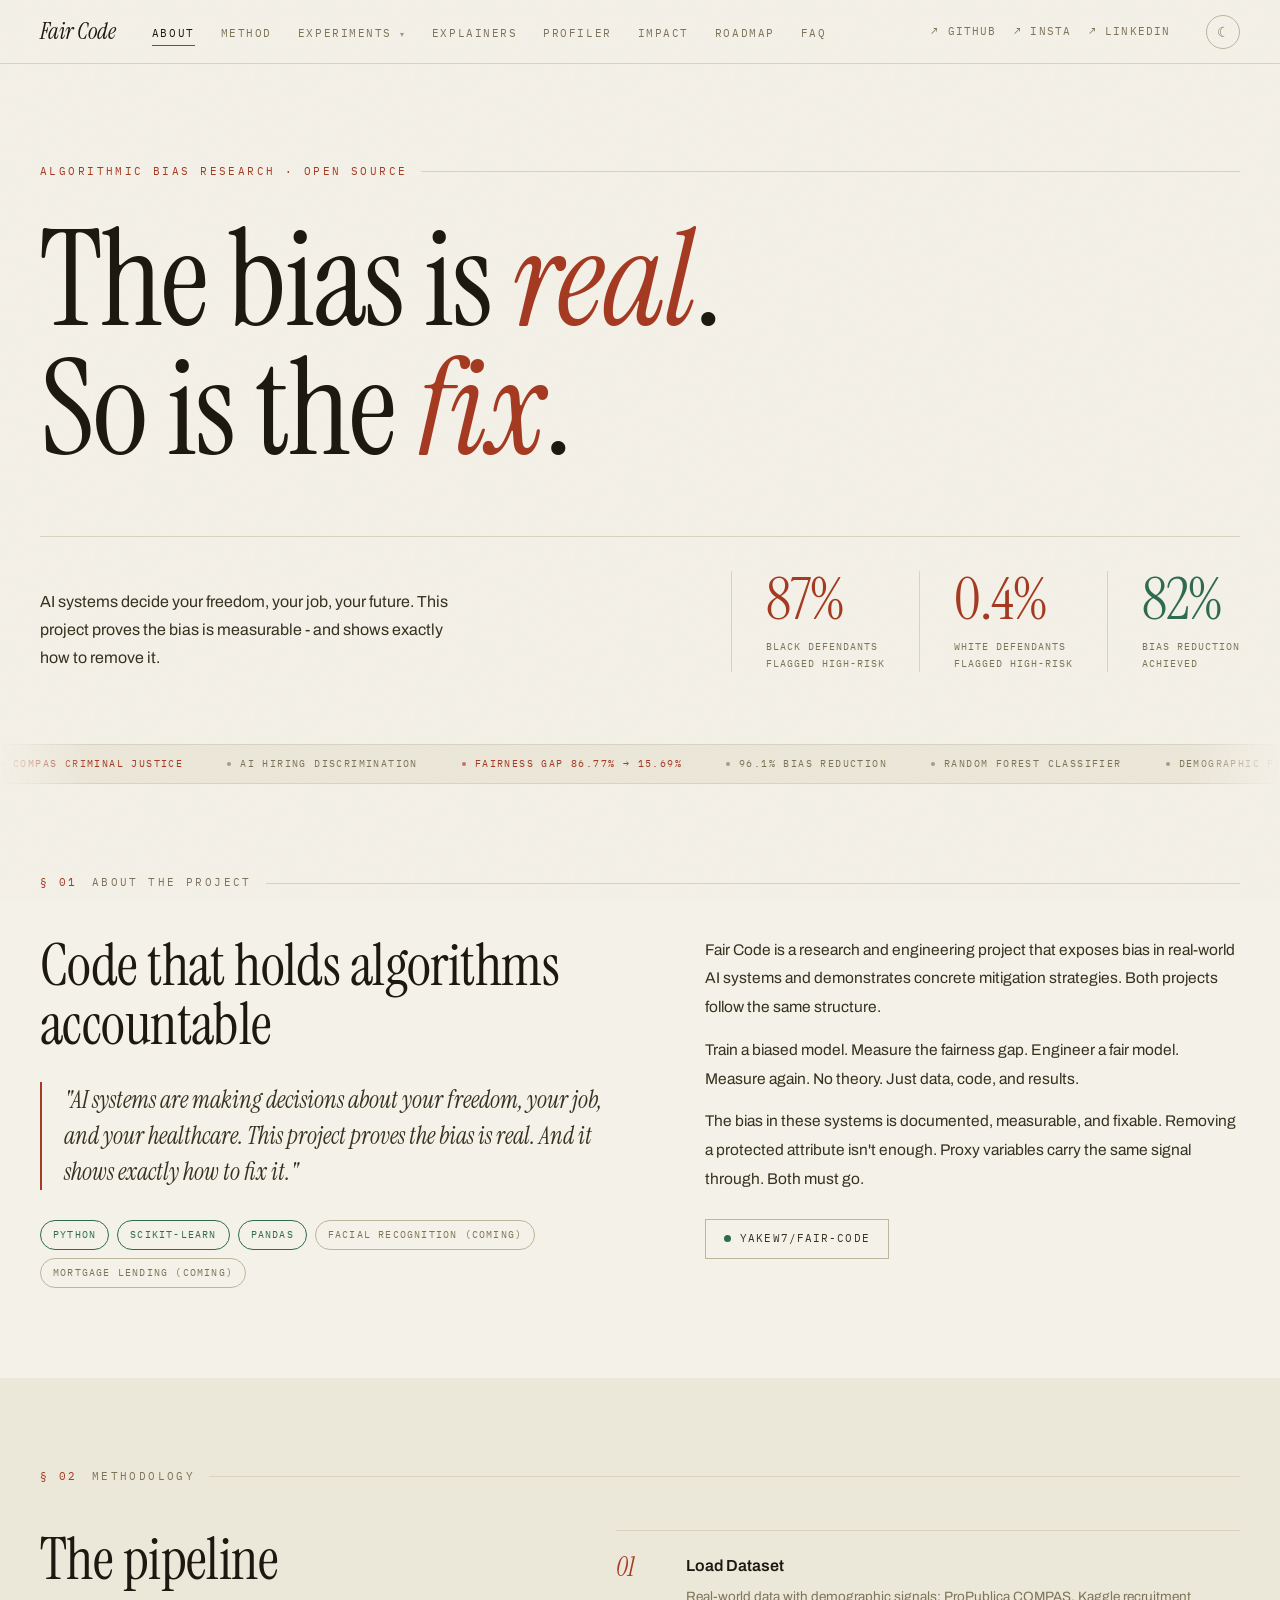
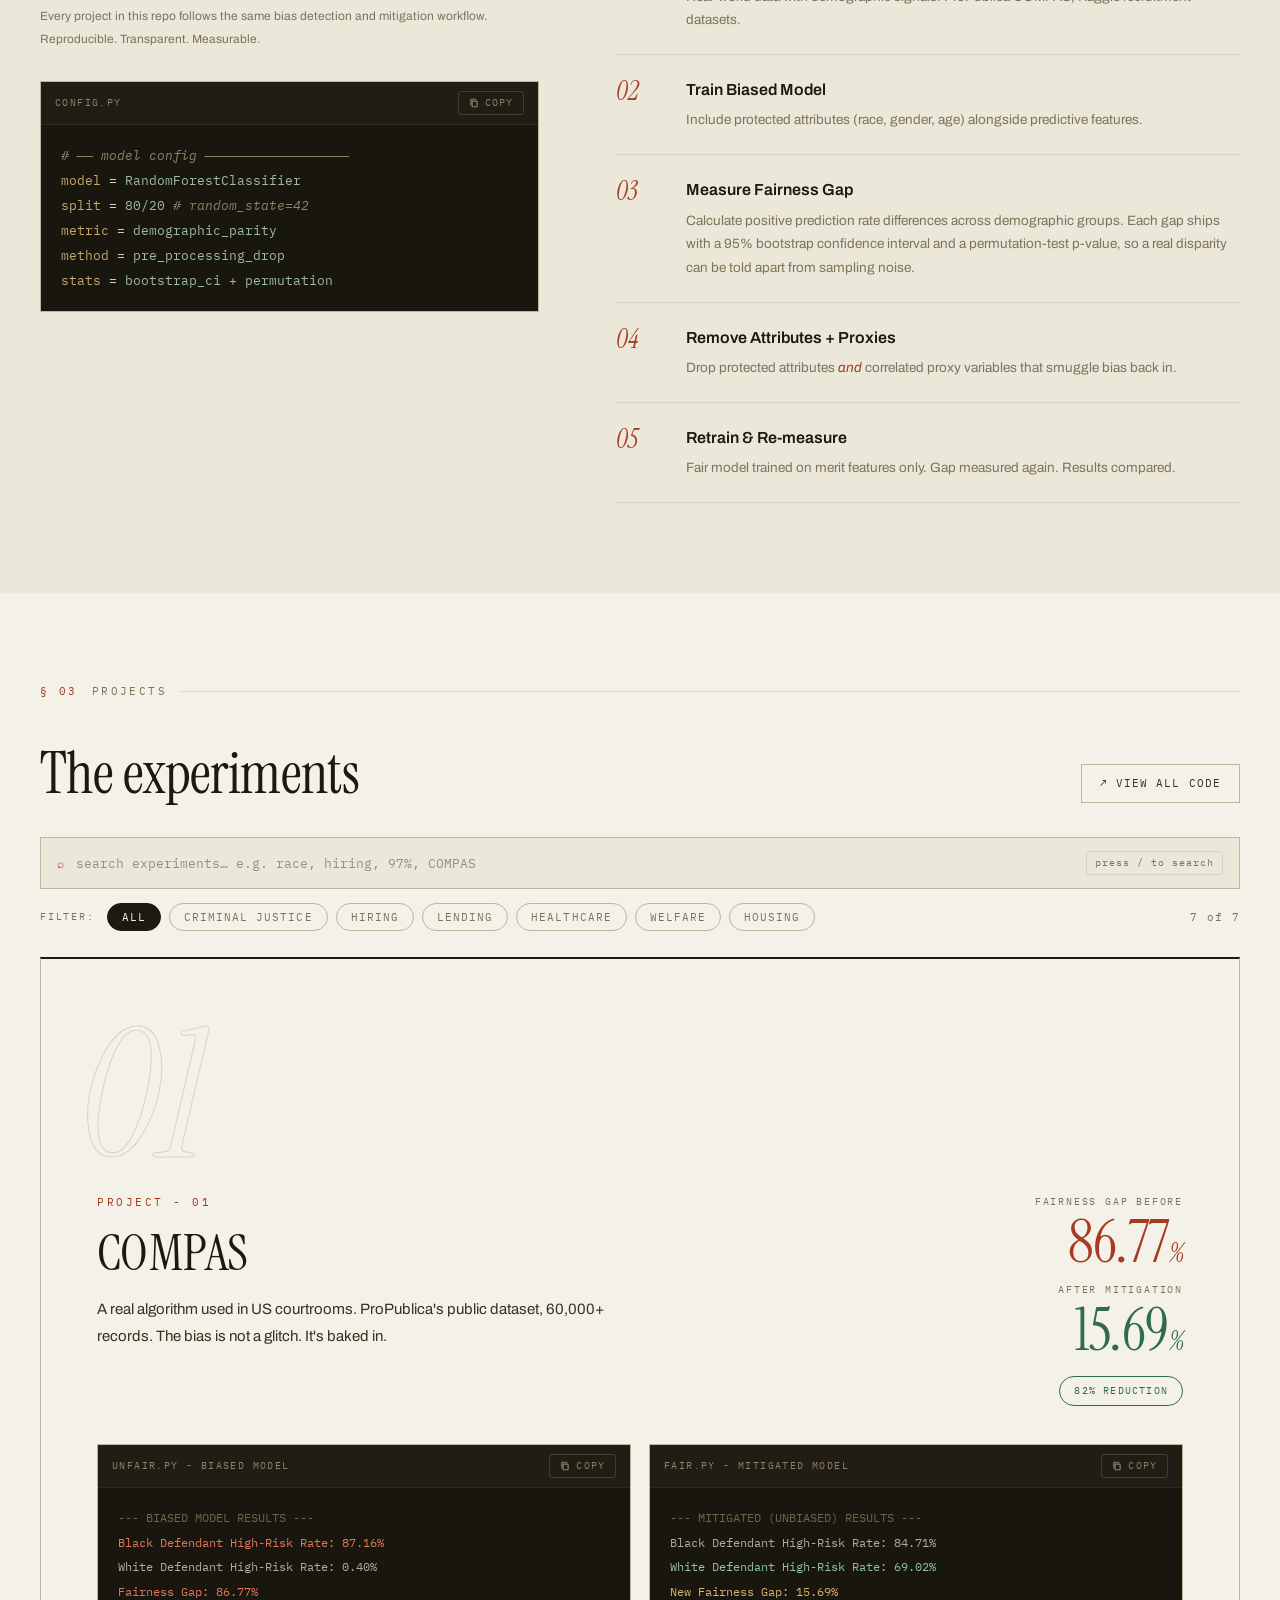
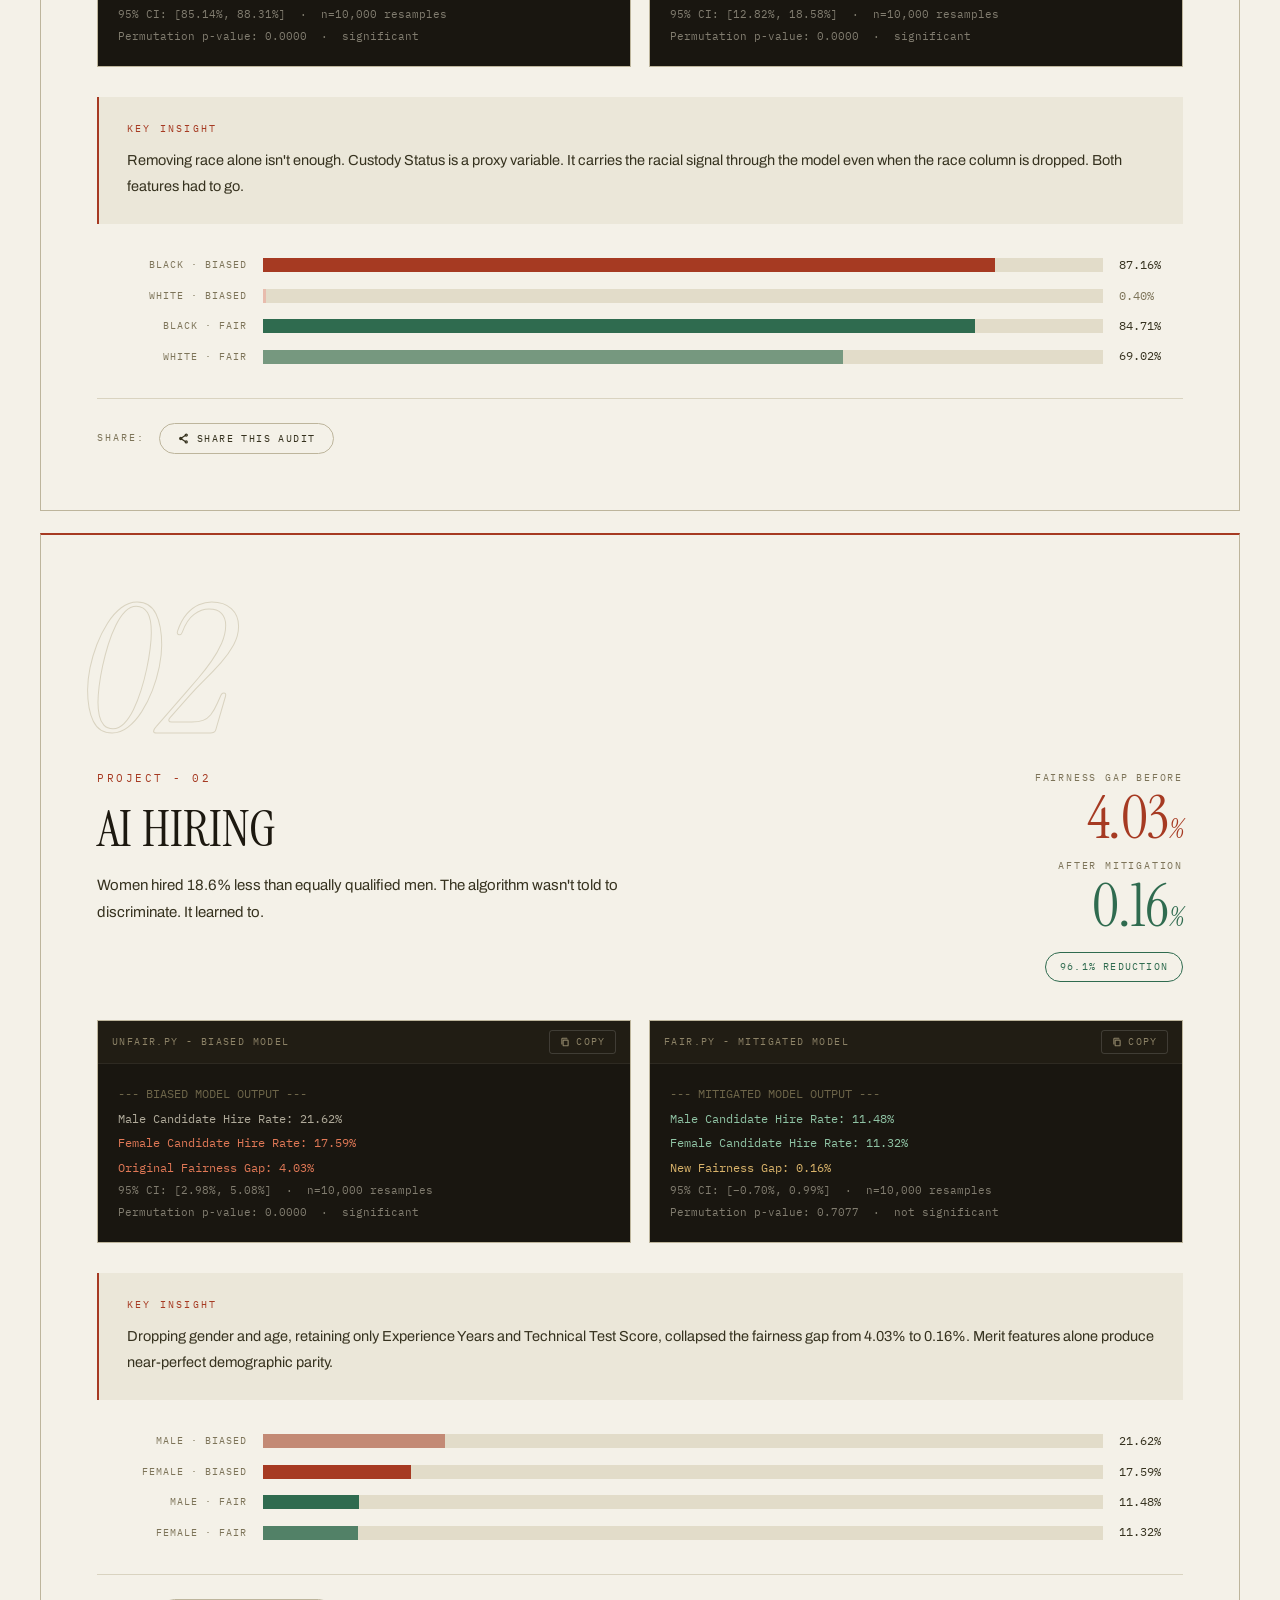
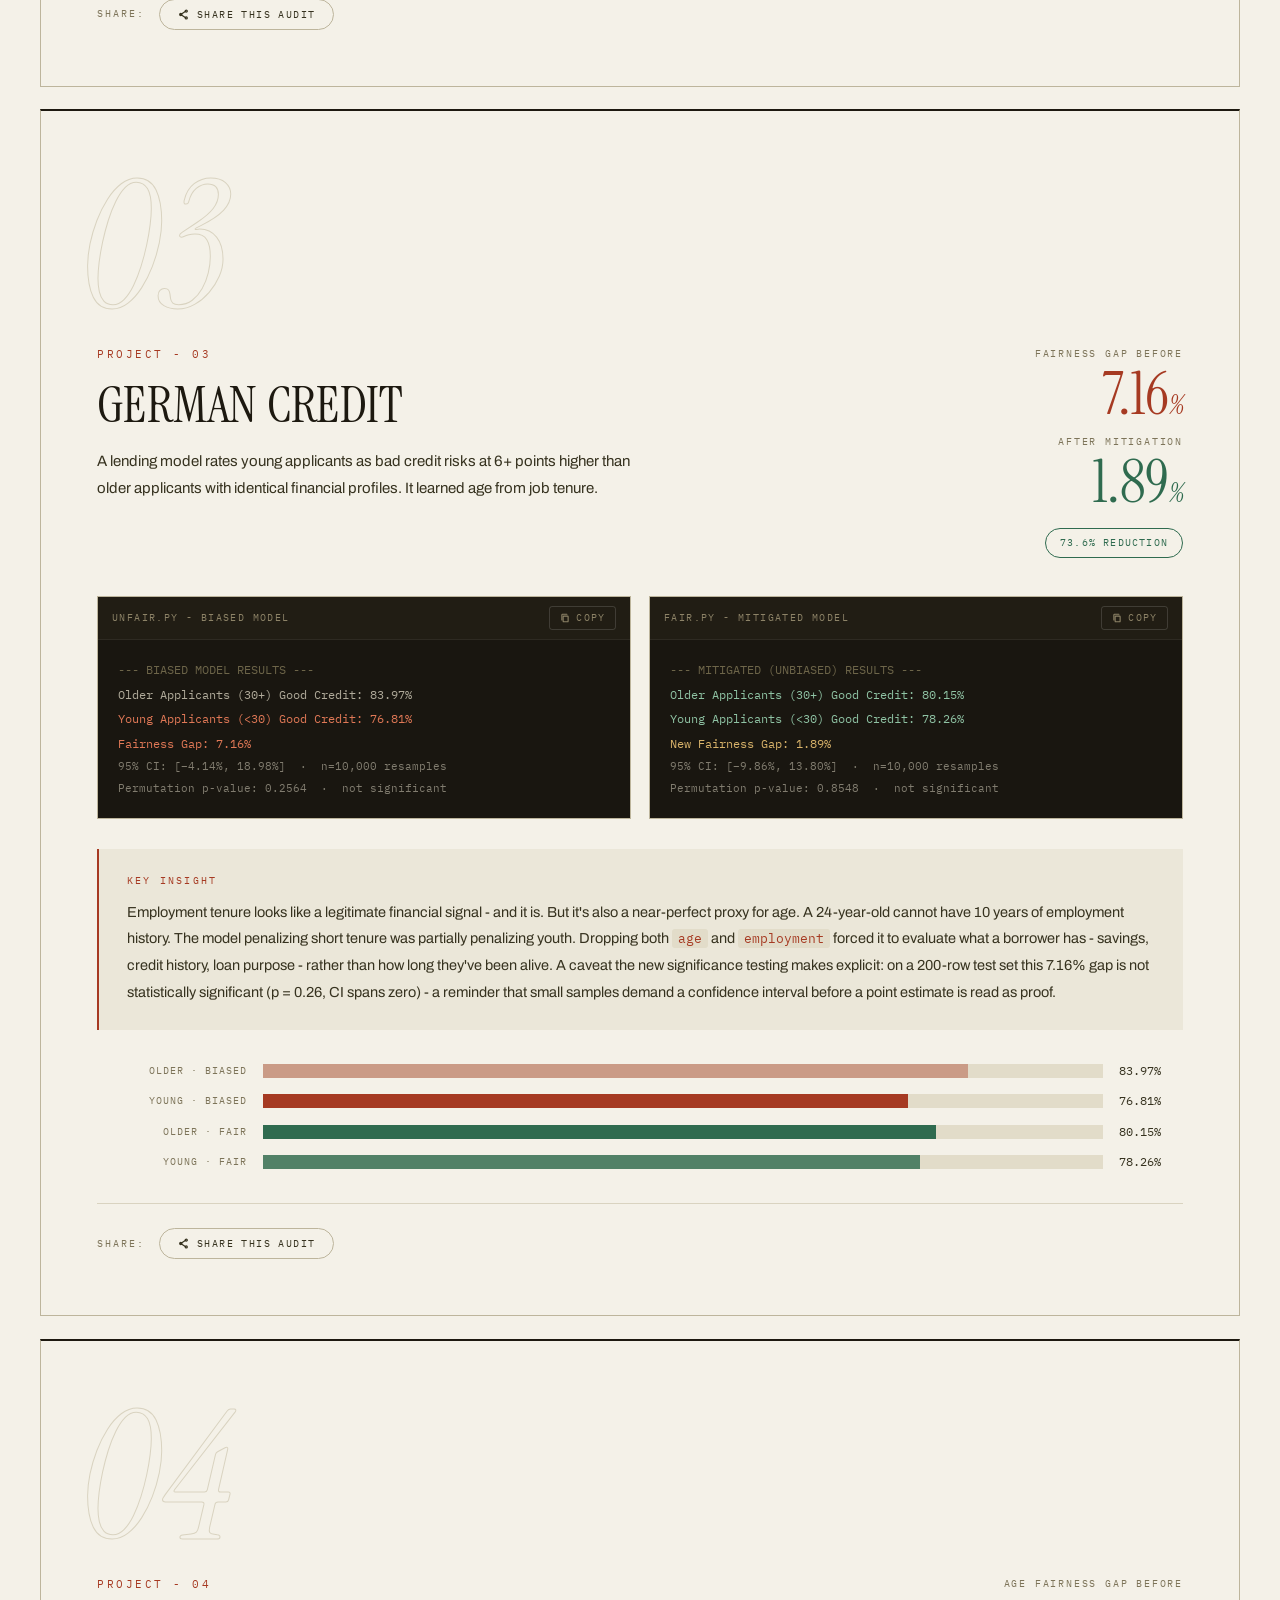
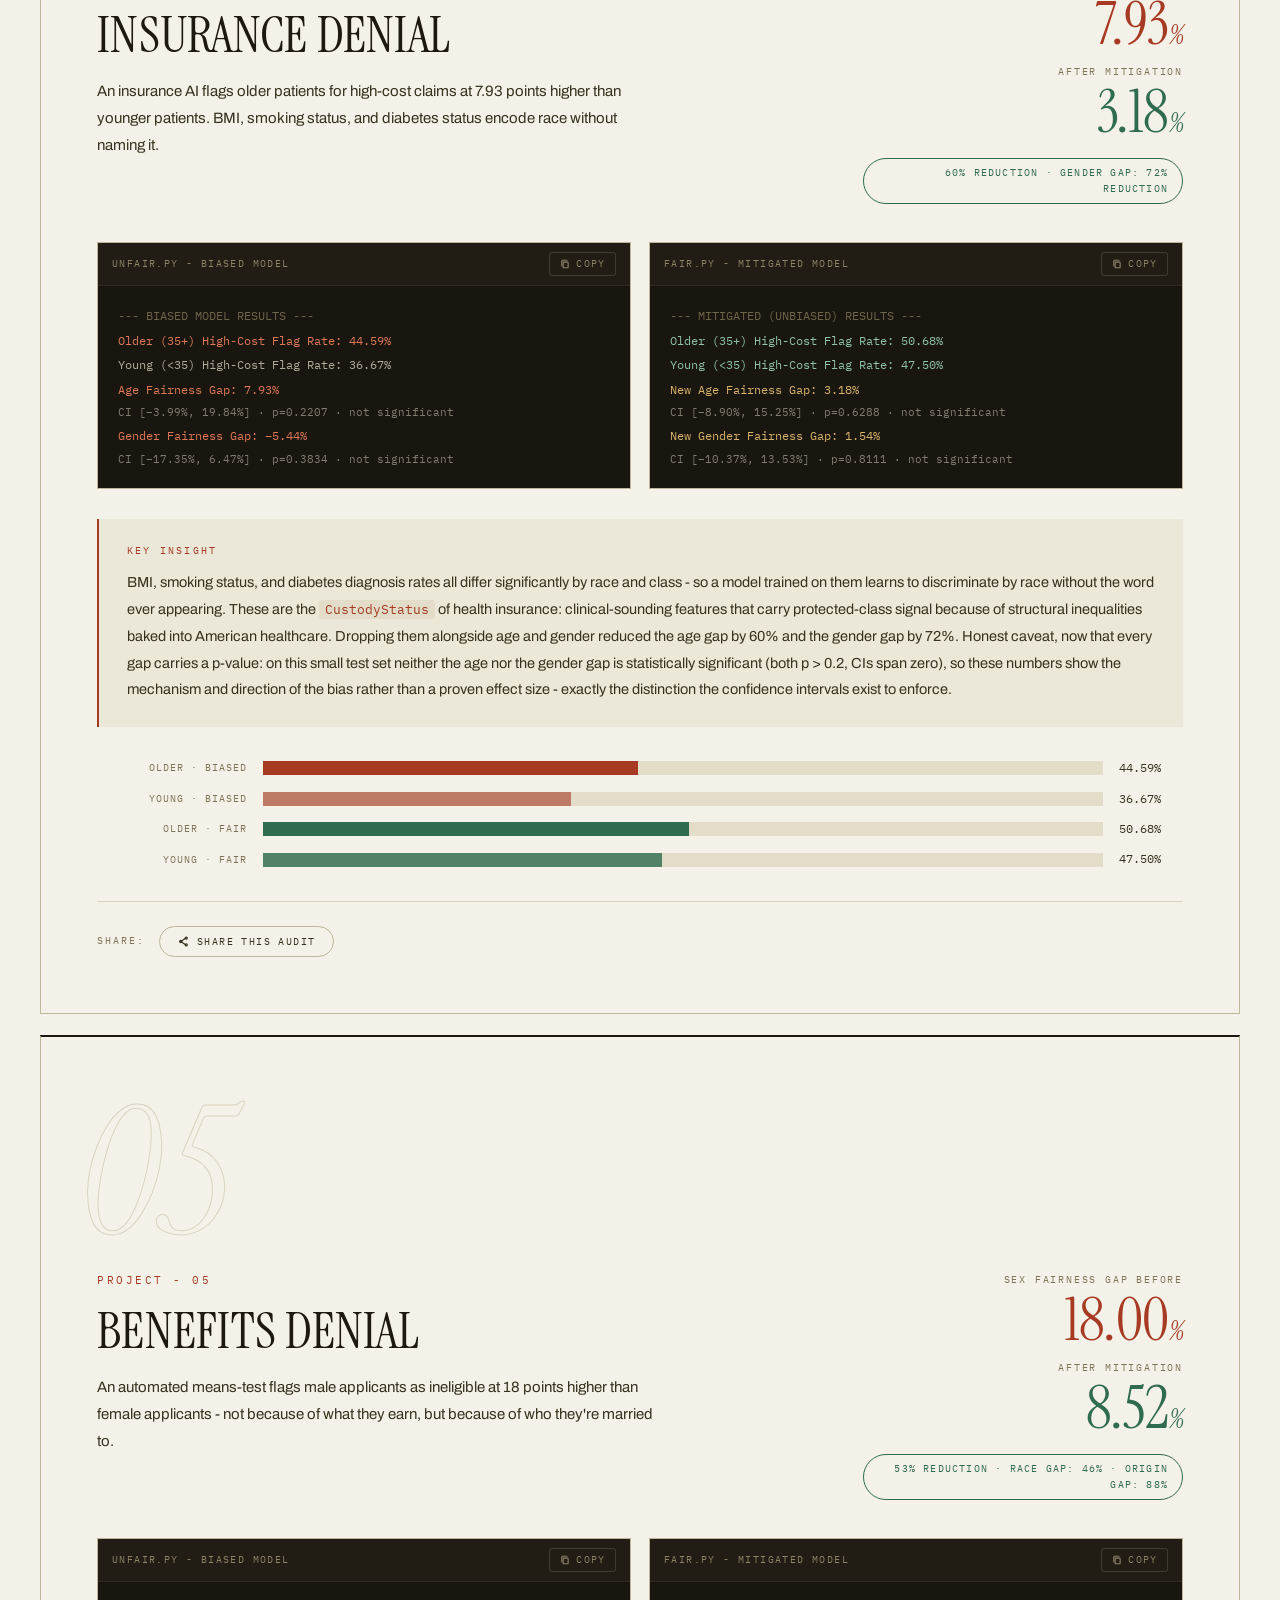
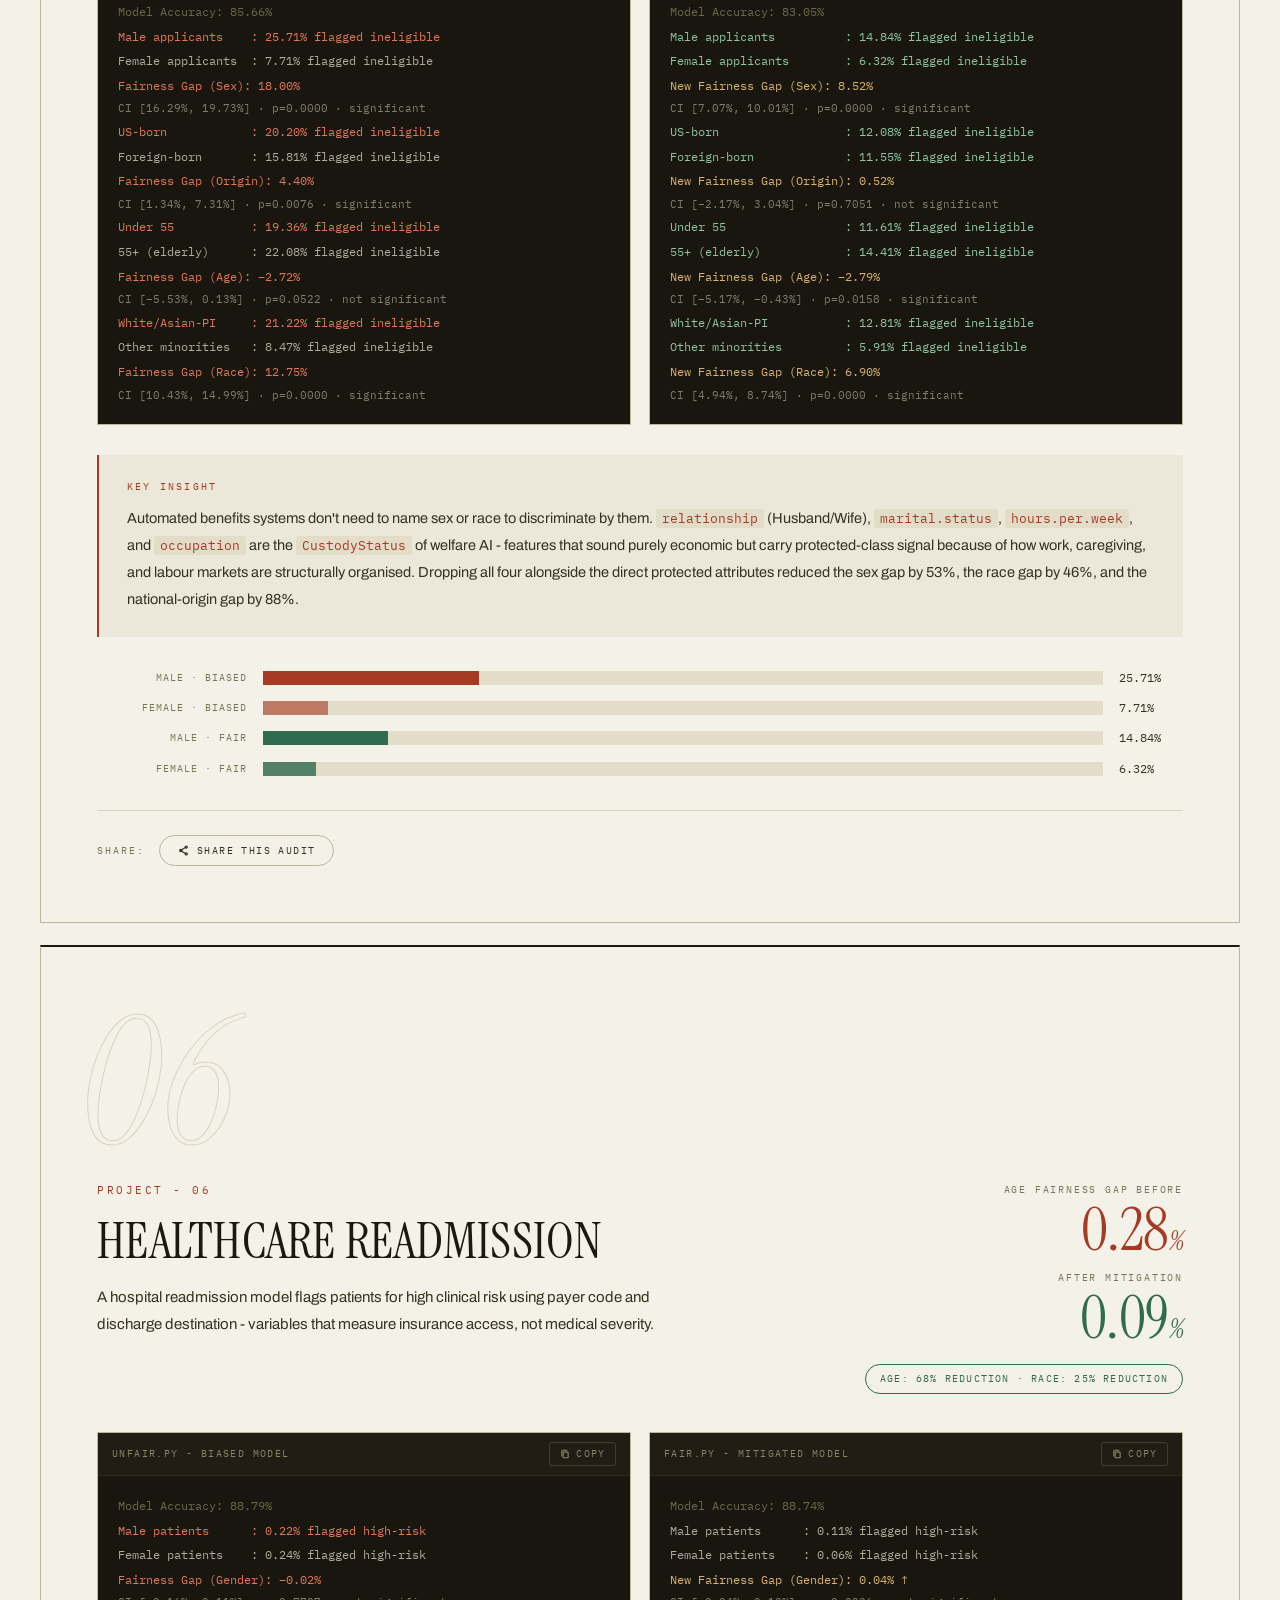
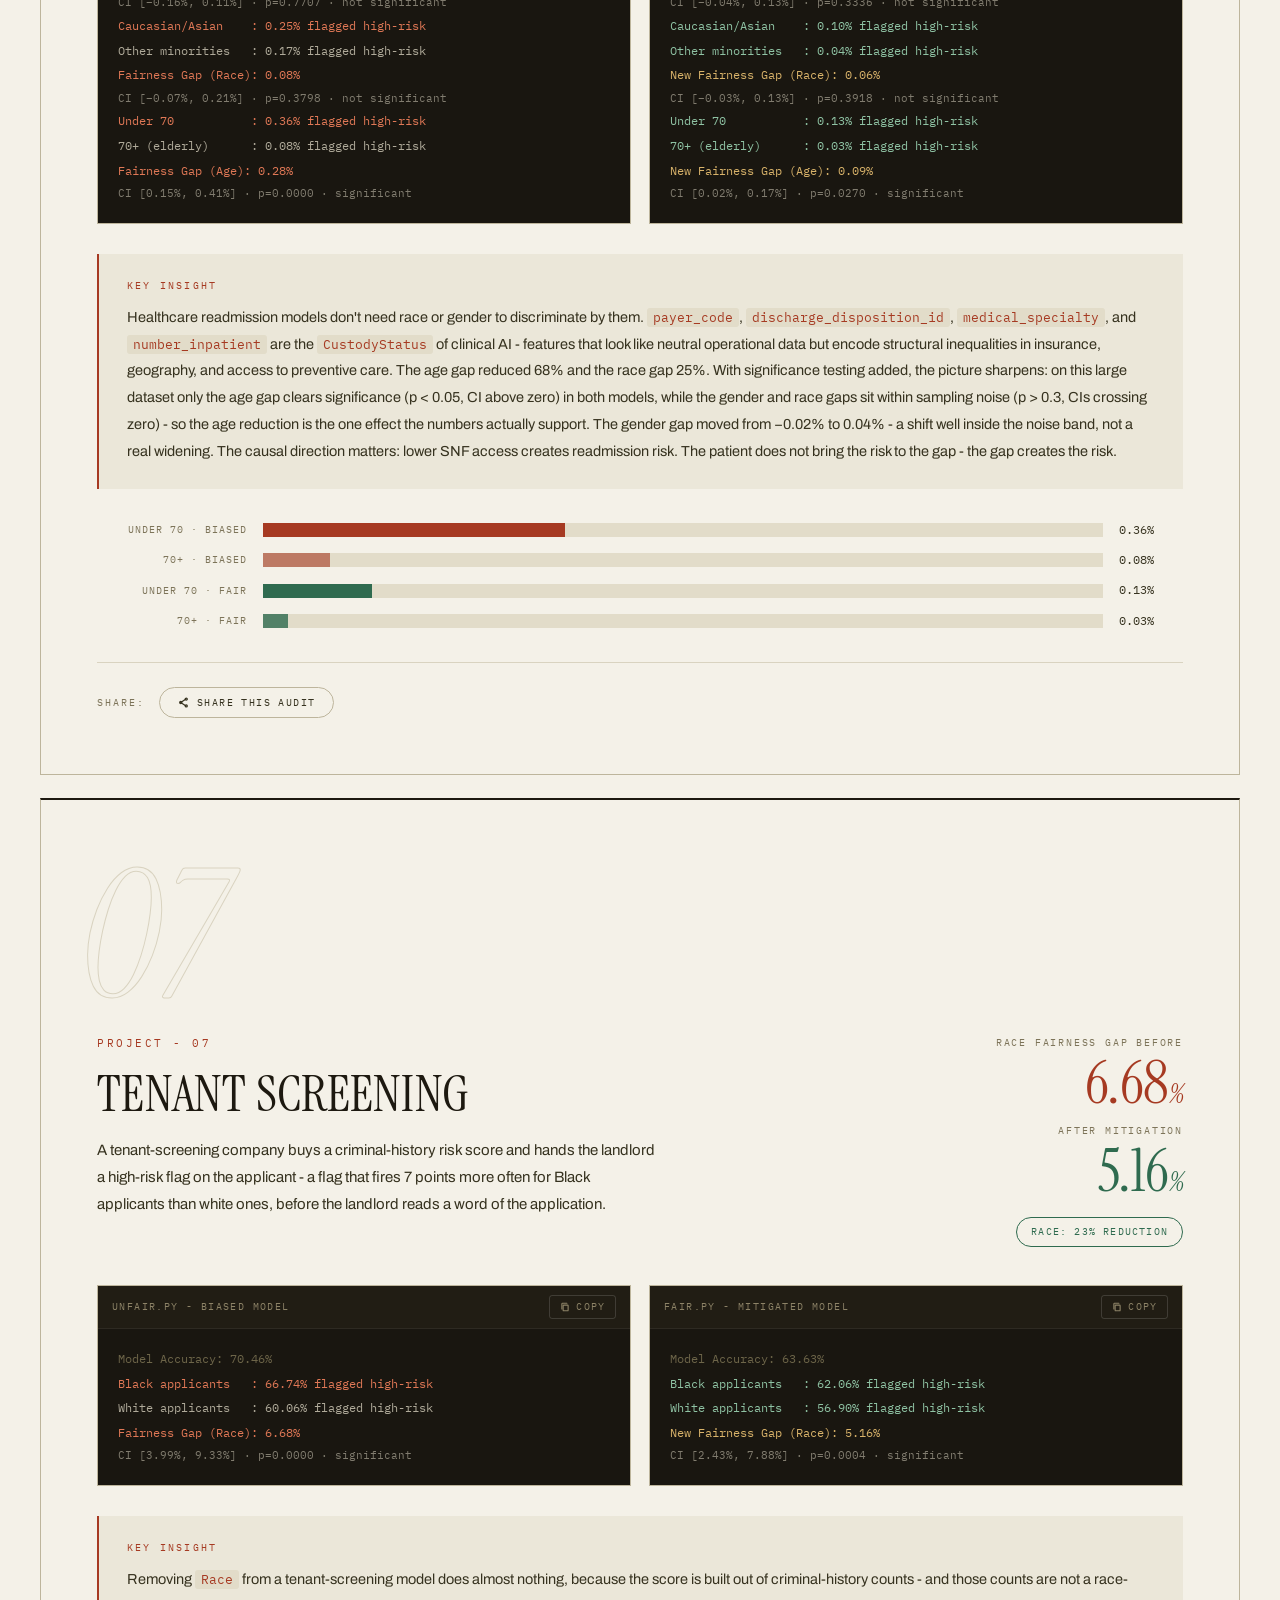
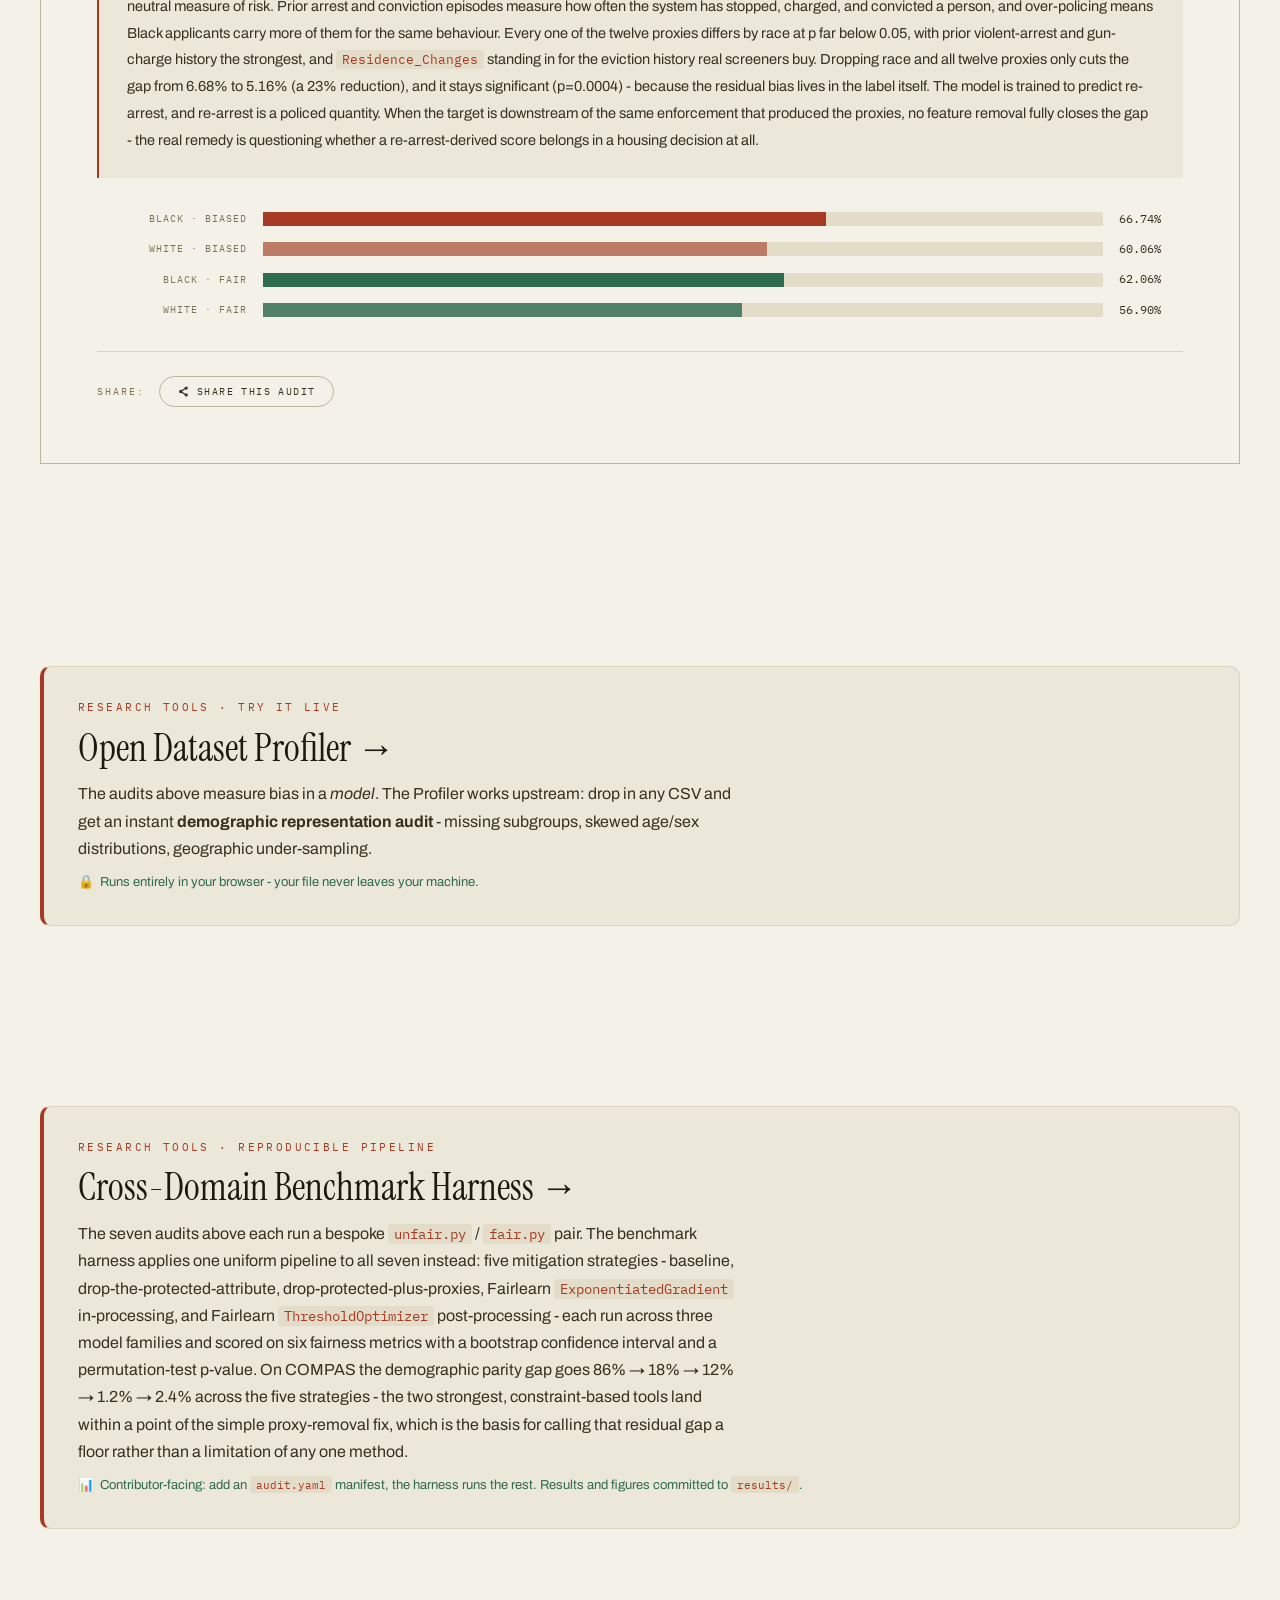
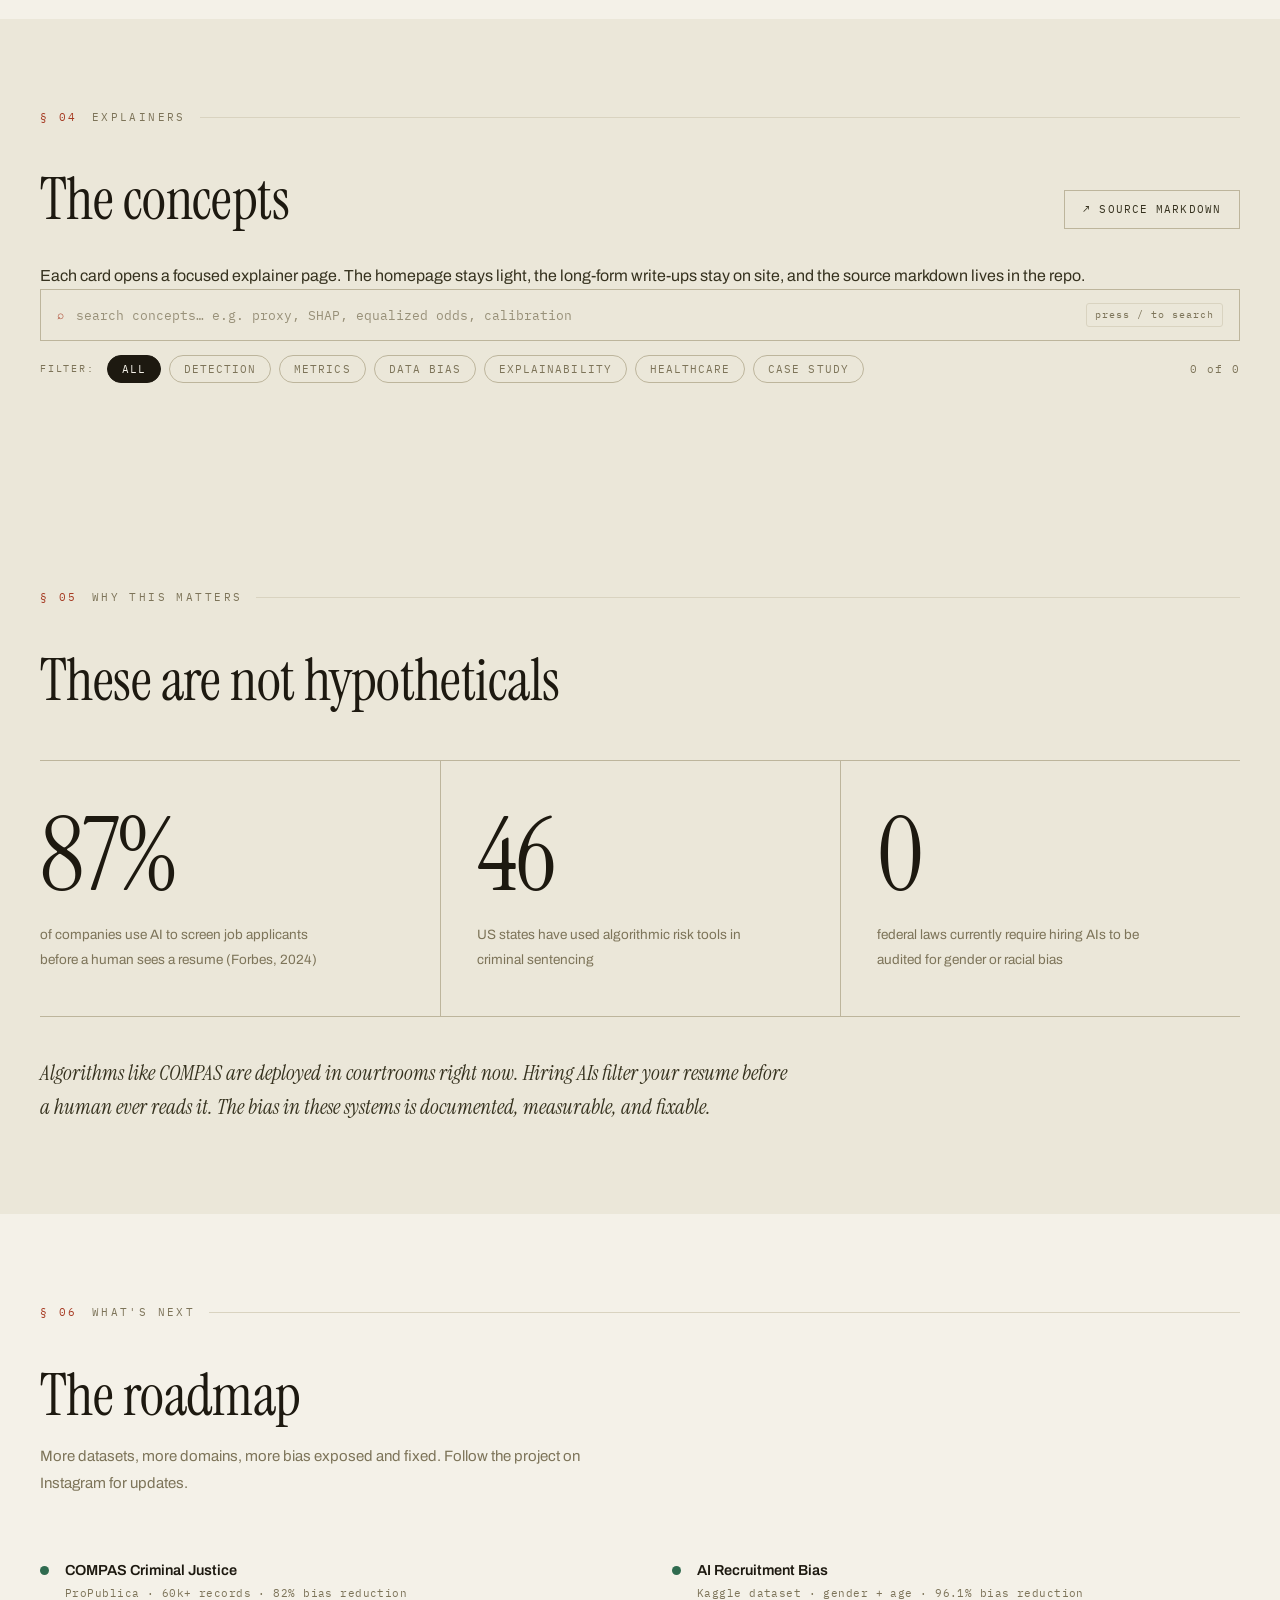
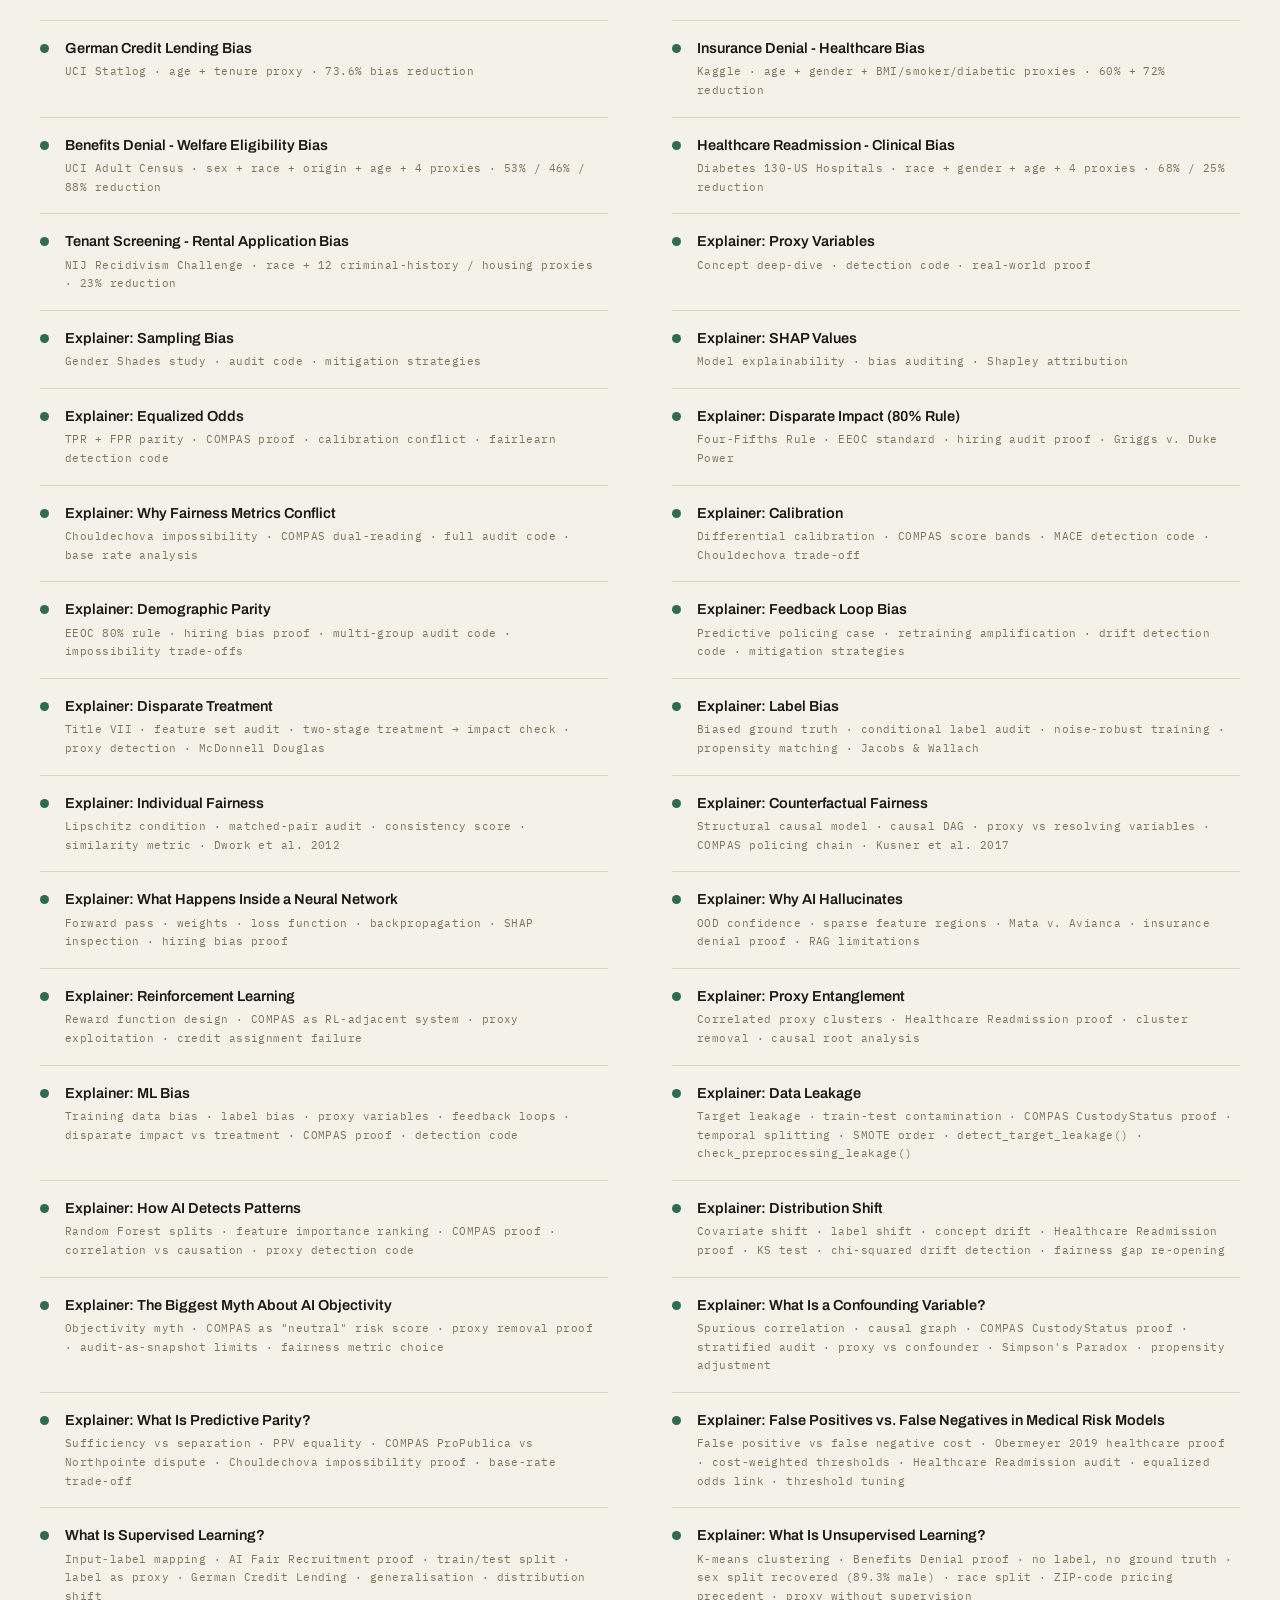
==== commit d071bd04: "fix: correct index.html's stale Tenant Screening numbers throughout The entire card (JSON-LD, homepa" ====
--- a/index.html
+++ b/index.html
@@ -244,15 +244,15 @@
     {
       "@type": "Dataset",
       "name": "Tenant Screening - Rental Application Bias Audit",
-      "description": "Bias audit of a tenant-screening dataset. Demographic parity gap by race reduced from 7.17% (biased model) to 5.07% (fair model) - a 29% reduction.",
+      "description": "Bias audit of a tenant-screening dataset. Demographic parity gap by race reduced from 6.68% (biased model) to 5.16% (fair model) - a 23% reduction.",
       "url": "https://www.thefaircode.xyz/#project-tenant",
       "creator": {"@type": "Organization", "name": "Fair Code", "url": "https://www.thefaircode.xyz/"},
       "license": "https://opensource.org/licenses/MIT",
       "isAccessibleForFree": true,
       "measurementTechnique": "Demographic Parity (difference in positive-prediction rate between groups)",
       "variableMeasured": [
-        {"@type": "PropertyValue", "name": "Race demographic parity gap, biased model", "value": "7.17%"},
-        {"@type": "PropertyValue", "name": "Race demographic parity gap, fair model", "value": "5.07%"}
+        {"@type": "PropertyValue", "name": "Race demographic parity gap, biased model", "value": "6.68%"},
+        {"@type": "PropertyValue", "name": "Race demographic parity gap, fair model", "value": "5.16%"}
       ],
       "distribution": {"@type": "DataDownload", "encodingFormat": "text/csv",
                         "contentUrl": "https://github.com/yakew7/Fair-Code/tree/main/Tenant Screening"}
@@ -1867,7 +1867,7 @@
     <span class="ticker-item"><span class="dot"></span>RELATIONSHIP + MARITAL STATUS PROXIES</span>
     <span class="ticker-item"><span class="dot"></span>SEX GAP 18.00% → 8.52% · 53% REDUCTION</span>
     <span class="ticker-item red"><span class="dot"></span>TENANT SCREENING BIAS</span>
-    <span class="ticker-item"><span class="dot"></span>RACE GAP 7.17% → 5.07% · 29% REDUCTION</span>
+    <span class="ticker-item"><span class="dot"></span>RACE GAP 6.68% → 5.16% · 23% REDUCTION</span>
     <span class="ticker-item"><span class="dot"></span>EQUALIZED ODDS · TPR + FPR PARITY</span>
     <span class="ticker-item red"><span class="dot"></span>DISPARATE IMPACT · 80% RULE</span>
     <span class="ticker-item"><span class="dot"></span>FOUR-FIFTHS RULE · EEOC STANDARD</span>
@@ -1903,7 +1903,7 @@
     <span class="ticker-item"><span class="dot"></span>RELATIONSHIP + MARITAL STATUS PROXIES</span>
     <span class="ticker-item"><span class="dot"></span>SEX GAP 18.00% → 8.52% · 53% REDUCTION</span>
     <span class="ticker-item red"><span class="dot"></span>TENANT SCREENING BIAS</span>
-    <span class="ticker-item"><span class="dot"></span>RACE GAP 7.17% → 5.07% · 29% REDUCTION</span>
+    <span class="ticker-item"><span class="dot"></span>RACE GAP 6.68% → 5.16% · 23% REDUCTION</span>
     <span class="ticker-item"><span class="dot"></span>EQUALIZED ODDS · TPR + FPR PARITY</span>
     <span class="ticker-item red"><span class="dot"></span>DISPARATE IMPACT · 80% RULE</span>
     <span class="ticker-item"><span class="dot"></span>FOUR-FIFTHS RULE · EEOC STANDARD</span>
@@ -2560,7 +2560,7 @@
   </div>
 
   <div id="project-tenant" style="position:relative; top:-80px; visibility:hidden;"></div>
-  <div class="project-card reveal" style="margin-top: 2px;" data-project-tags="housing" data-project-text="tenant screening rental application housing bias race criminal history recidivism nij georgia arrest conviction episodes gang affiliated residence changes eviction landlord background check corelogic transunion 7.17% 5.07% 29% proxy variable over-policing label bias">
+  <div class="project-card reveal" style="margin-top: 2px;" data-project-tags="housing" data-project-text="tenant screening rental application housing bias race criminal history recidivism nij georgia arrest conviction episodes gang affiliated residence changes eviction landlord background check corelogic transunion 6.68% 5.16% 23% proxy variable over-policing label bias">
     <div class="card-bg-num">07</div>
     <div class="project-top">
       <div style="min-width: 0; flex: 1;">
@@ -2570,10 +2570,10 @@
       </div>
       <div class="project-stats" style="flex-shrink: 0;">
         <div class="stat-label">RACE FAIRNESS GAP BEFORE</div>
-        <div class="stat-big bad">7.17<span class="stat-unit">%</span></div>
+        <div class="stat-big bad">6.68<span class="stat-unit">%</span></div>
         <div class="stat-label" style="margin-top: 8px;">AFTER MITIGATION</div>
-        <div class="stat-big good">5.07<span class="stat-unit good">%</span></div>
-        <span class="reduction-badge">Race: 29% reduction</span>
+        <div class="stat-big good">5.16<span class="stat-unit good">%</span></div>
+        <span class="reduction-badge">Race: 23% reduction</span>
       </div>
     </div>
 
@@ -2584,11 +2584,11 @@
           <span class="terminal-label">unfair.py - BIASED MODEL</span>
         </div>
         <div class="terminal-body">
-          <div class="t-head">Model Accuracy: 70.49%</div>
-          <div class="t-bad">Black applicants   : 67.05% flagged high-risk</div>
-          <div class="t-normal">White applicants   : 59.88% flagged high-risk</div>
-          <div class="t-bad">Fairness Gap (Race): 7.17%</div>
-          <div class="t-dim">CI [4.50%, 9.81%] · p=0.0000 · significant</div>
+          <div class="t-head">Model Accuracy: 70.46%</div>
+          <div class="t-bad">Black applicants   : 66.74% flagged high-risk</div>
+          <div class="t-normal">White applicants   : 60.06% flagged high-risk</div>
+          <div class="t-bad">Fairness Gap (Race): 6.68%</div>
+          <div class="t-dim">CI [3.99%, 9.33%] · p=0.0000 · significant</div>
         </div>
       </div>
       <div class="terminal">
@@ -2597,40 +2597,40 @@
           <span class="terminal-label">fair.py - MITIGATED MODEL</span>
         </div>
         <div class="terminal-body">
-          <div class="t-head">Model Accuracy: 63.50%</div>
-          <div class="t-good">Black applicants   : 62.16% flagged high-risk</div>
-          <div class="t-good">White applicants   : 57.08% flagged high-risk</div>
-          <div class="t-accent">New Fairness Gap (Race): 5.07%</div>
-          <div class="t-dim">CI [2.30%, 7.83%] · p=0.0007 · significant</div>
+          <div class="t-head">Model Accuracy: 63.63%</div>
+          <div class="t-good">Black applicants   : 62.06% flagged high-risk</div>
+          <div class="t-good">White applicants   : 56.90% flagged high-risk</div>
+          <div class="t-accent">New Fairness Gap (Race): 5.16%</div>
+          <div class="t-dim">CI [2.43%, 7.88%] · p=0.0004 · significant</div>
         </div>
       </div>
     </div>
 
     <div class="key-insight">
       <div class="key-insight-label">Key Insight</div>
-      <p>Removing <code class="inline-code">Race</code> from a tenant-screening model does almost nothing, because the score is built out of criminal-history counts - and those counts are not a race-neutral measure of risk. Prior arrest and conviction episodes measure how often the system has stopped, charged, and convicted a person, and over-policing means Black applicants carry more of them for the same behaviour. Every one of the twelve proxies differs by race at p far below 0.05, with prior violent-arrest and gun-charge history the strongest, and <code class="inline-code">Residence_Changes</code> standing in for the eviction history real screeners buy. Dropping race and all twelve proxies only cuts the gap from 7.17% to 5.07% (a 29% reduction), and it stays significant (p=0.0007) - because the residual bias lives in the label itself. The model is trained to predict re-arrest, and re-arrest is a policed quantity. When the target is downstream of the same enforcement that produced the proxies, no feature removal fully closes the gap - the real remedy is questioning whether a re-arrest-derived score belongs in a housing decision at all.</p>
+      <p>Removing <code class="inline-code">Race</code> from a tenant-screening model does almost nothing, because the score is built out of criminal-history counts - and those counts are not a race-neutral measure of risk. Prior arrest and conviction episodes measure how often the system has stopped, charged, and convicted a person, and over-policing means Black applicants carry more of them for the same behaviour. Every one of the twelve proxies differs by race at p far below 0.05, with prior violent-arrest and gun-charge history the strongest, and <code class="inline-code">Residence_Changes</code> standing in for the eviction history real screeners buy. Dropping race and all twelve proxies only cuts the gap from 6.68% to 5.16% (a 23% reduction), and it stays significant (p=0.0004) - because the residual bias lives in the label itself. The model is trained to predict re-arrest, and re-arrest is a policed quantity. When the target is downstream of the same enforcement that produced the proxies, no feature removal fully closes the gap - the real remedy is questioning whether a re-arrest-derived score belongs in a housing decision at all.</p>
     </div>
 
     <div class="bias-bar-wrap" style="margin-top: 32px;">
       <div class="bias-row">
         <span class="bias-label">Black · BIASED</span>
         <div class="bias-track"><div class="bias-fill bad" style="width: 67%;"></div></div>
-        <span class="bias-val">67.05%</span>
+        <span class="bias-val">66.74%</span>
       </div>
       <div class="bias-row">
         <span class="bias-label">White · BIASED</span>
         <div class="bias-track"><div class="bias-fill bad" style="width: 60%; opacity: 0.6;"></div></div>
-        <span class="bias-val">59.88%</span>
+        <span class="bias-val">60.06%</span>
       </div>
       <div class="bias-row">
         <span class="bias-label">Black · FAIR</span>
         <div class="bias-track"><div class="bias-fill good" style="width: 62%;"></div></div>
-        <span class="bias-val">62.16%</span>
+        <span class="bias-val">62.06%</span>
       </div>
       <div class="bias-row">
         <span class="bias-label">White · FAIR</span>
         <div class="bias-track"><div class="bias-fill good" style="width: 57%; opacity: 0.8;"></div></div>
-        <span class="bias-val">57.08%</span>
+        <span class="bias-val">56.90%</span>
       </div>
     </div>
   </div>
@@ -2787,7 +2787,7 @@
       <div class="roadmap-status done"></div>
       <div>
         <div class="roadmap-name">Tenant Screening - Rental Application Bias</div>
-        <div class="roadmap-meta">NIJ Recidivism Challenge · race + 12 criminal-history / housing proxies · 29% reduction</div>
+        <div class="roadmap-meta">NIJ Recidivism Challenge · race + 12 criminal-history / housing proxies · 23% reduction</div>
       </div>
     </div>
     <div class="roadmap-item">
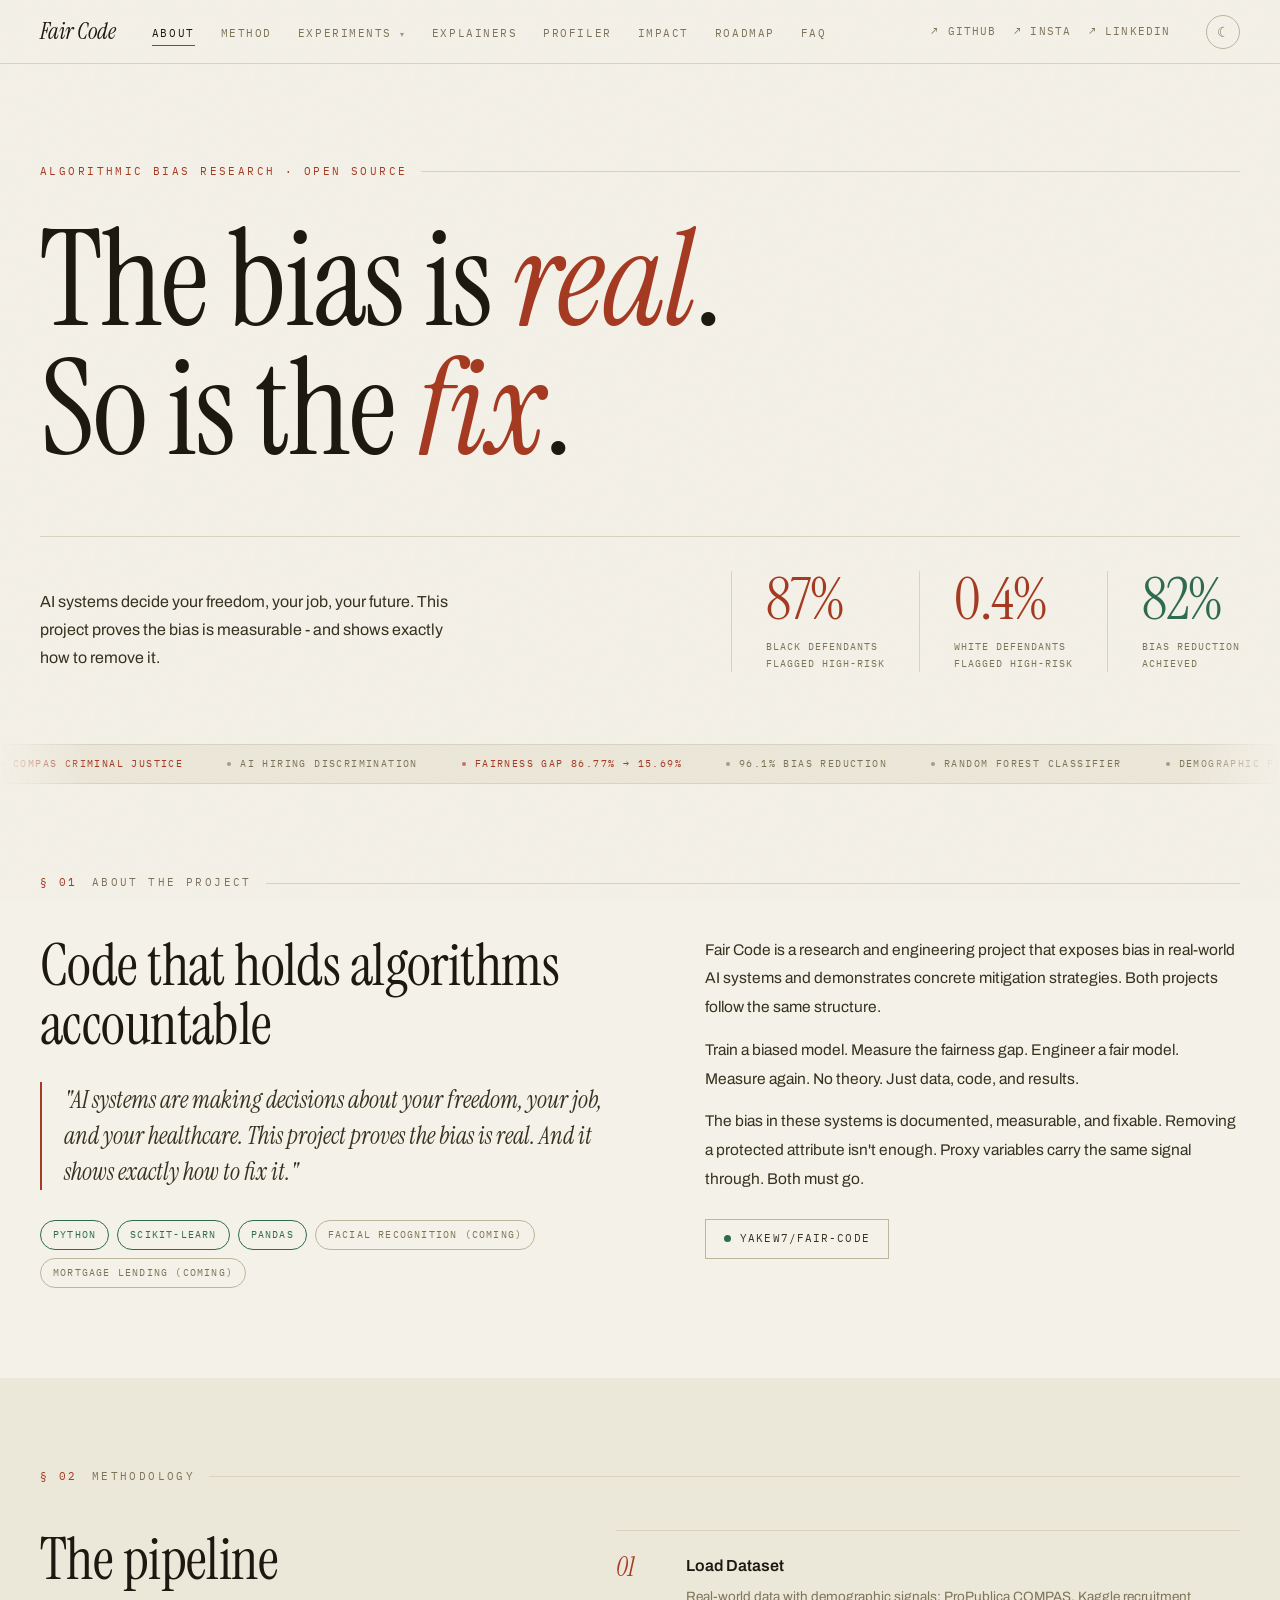
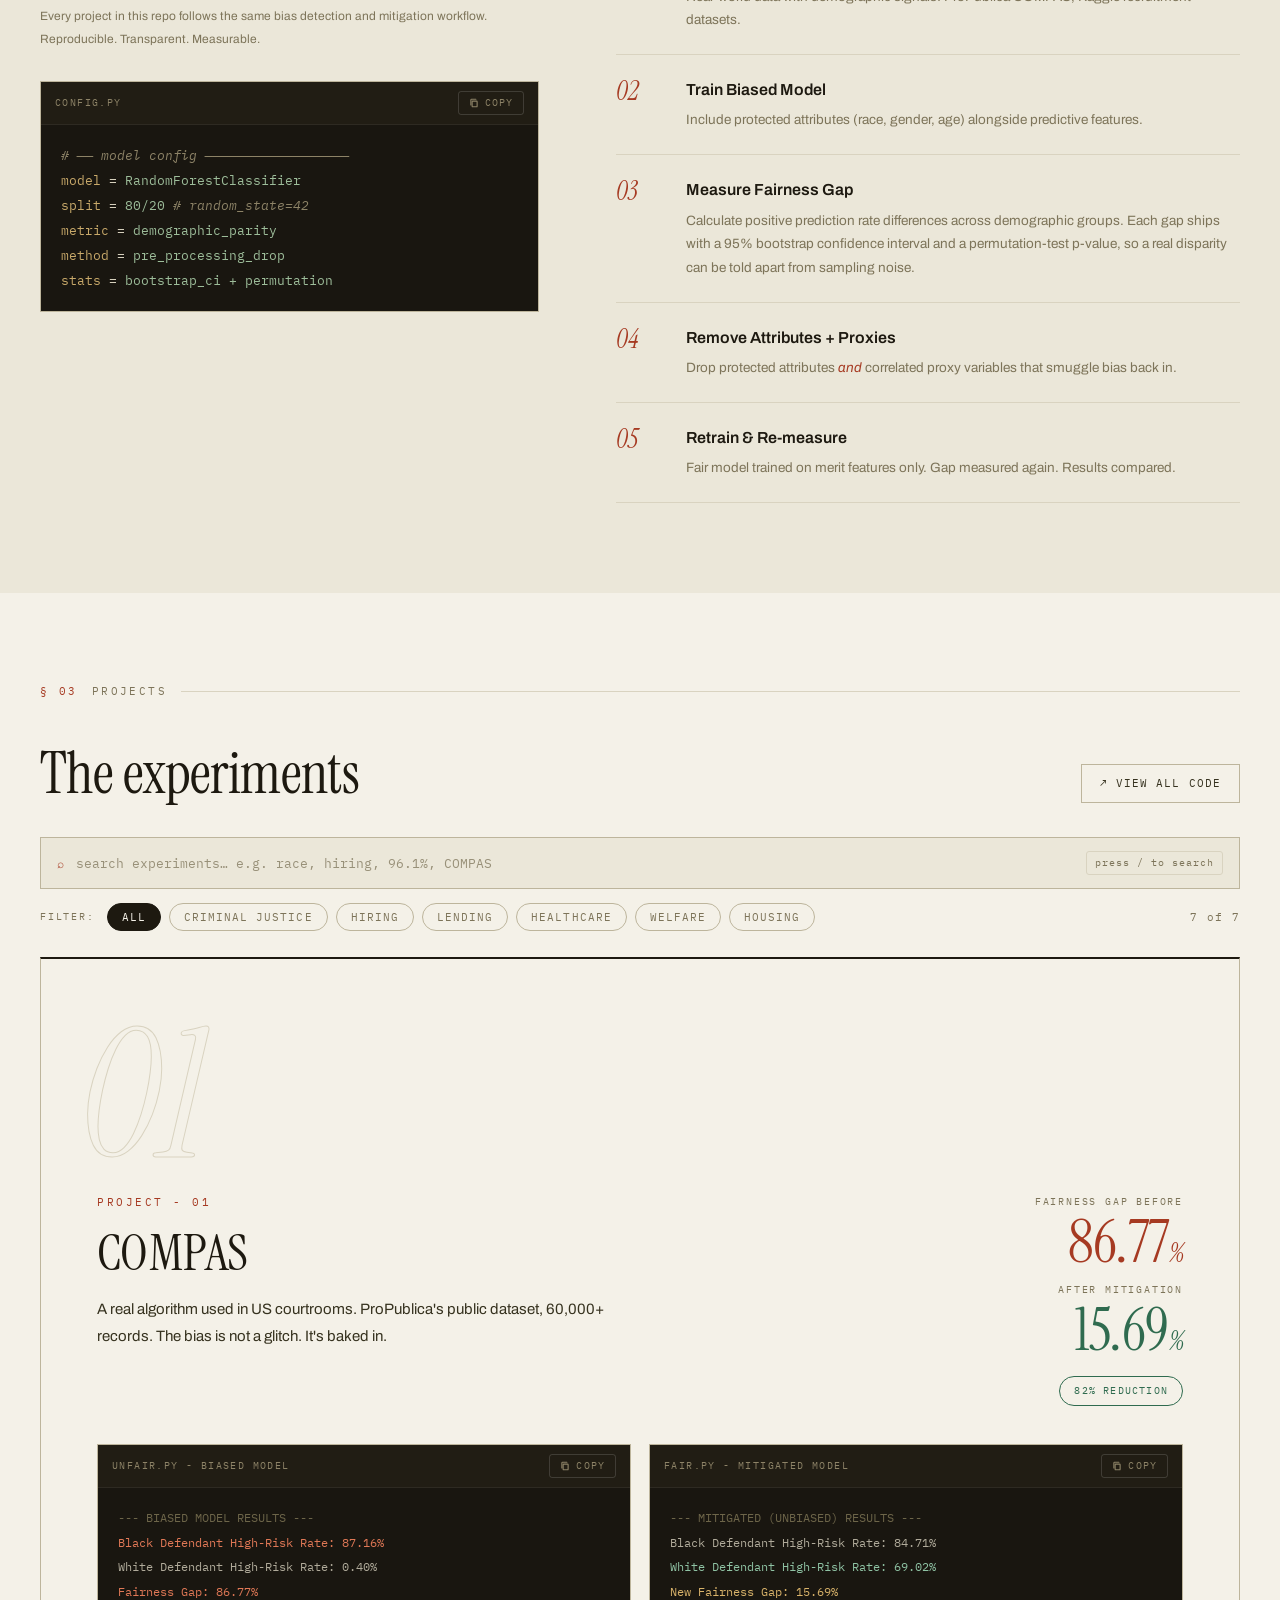
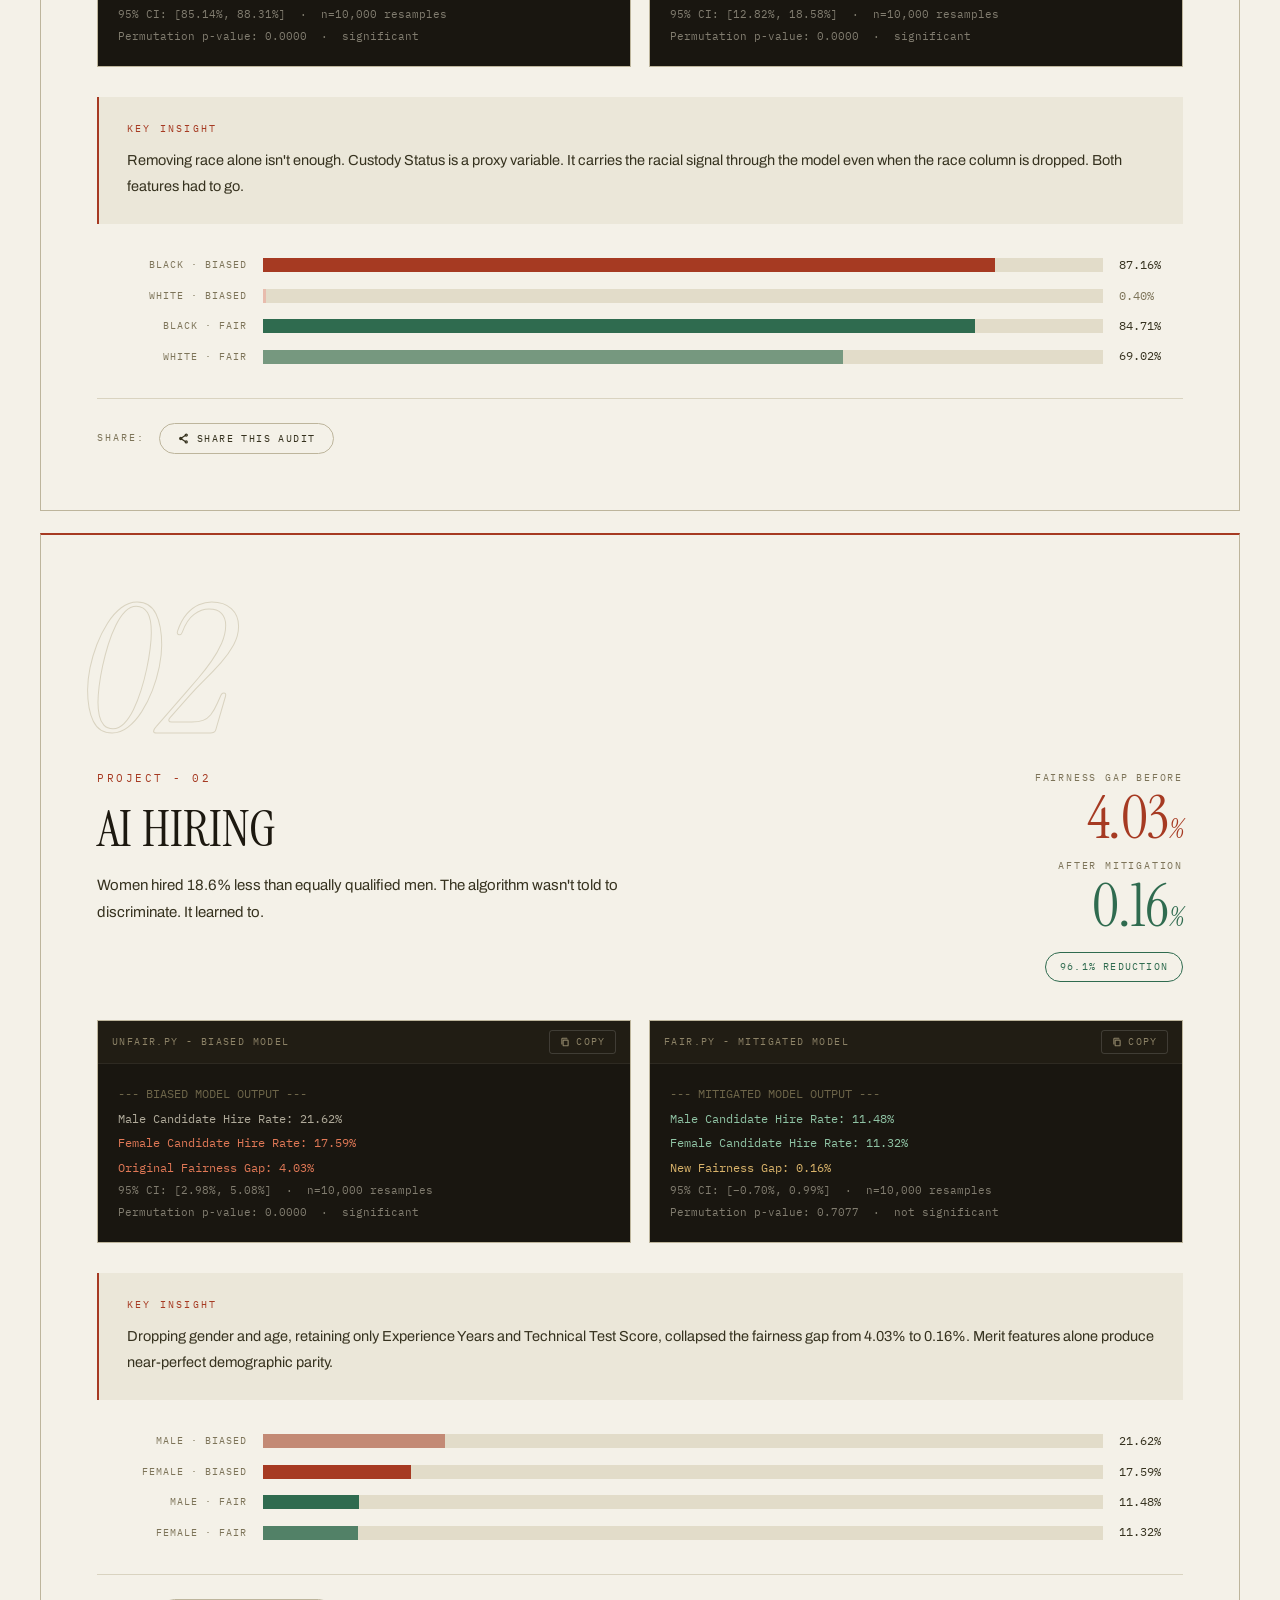
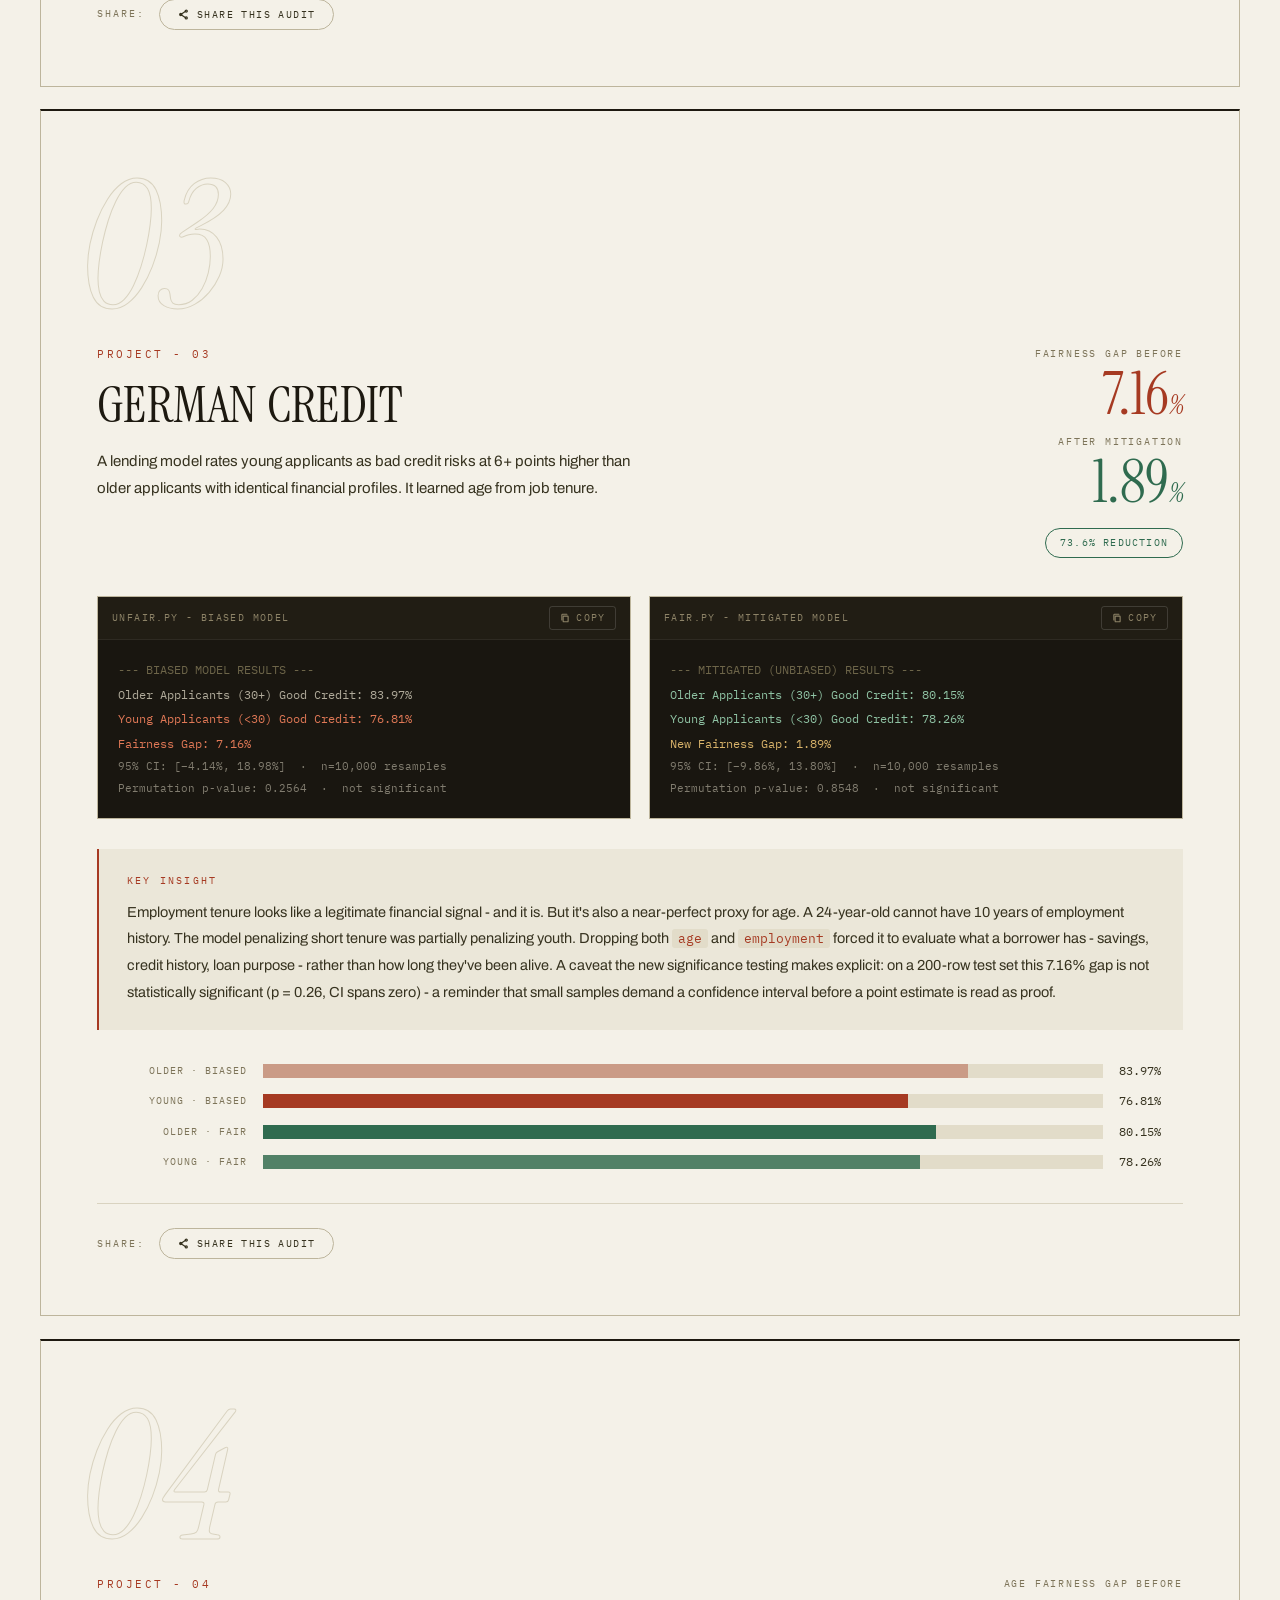
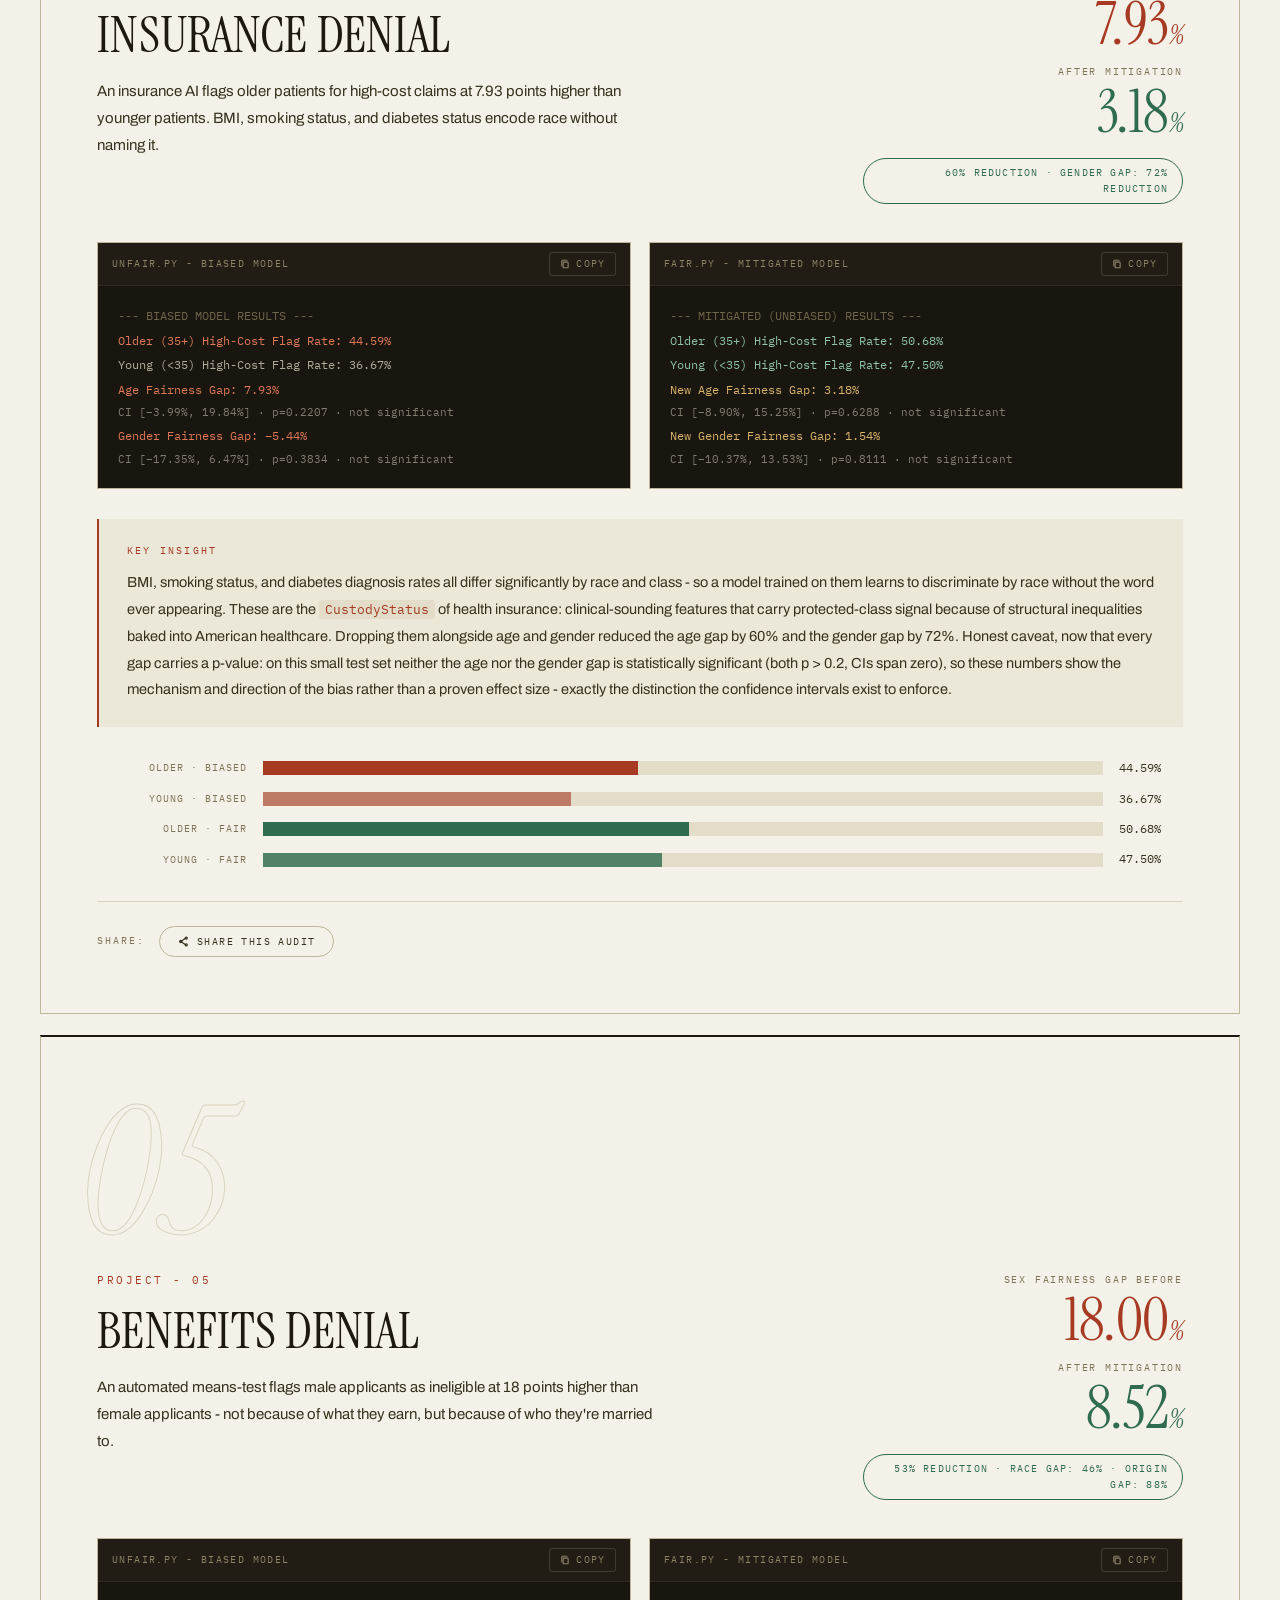
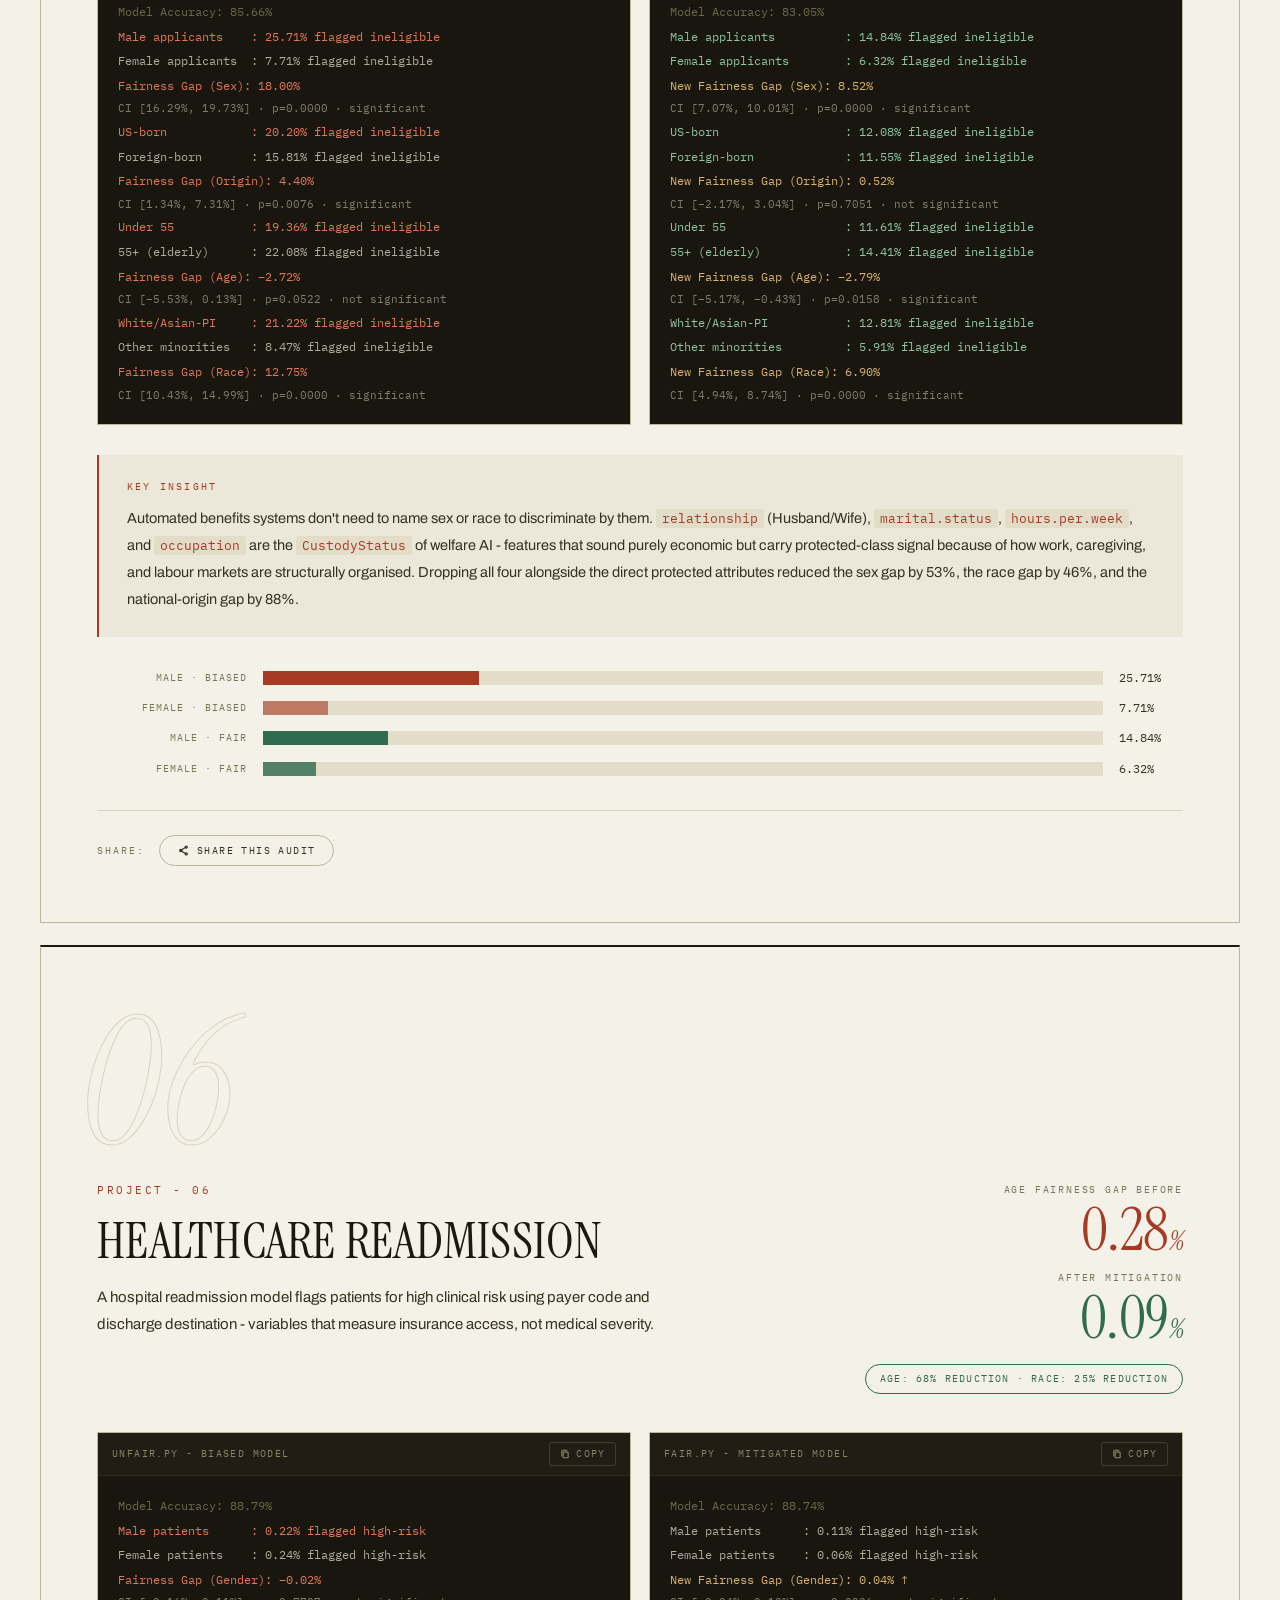
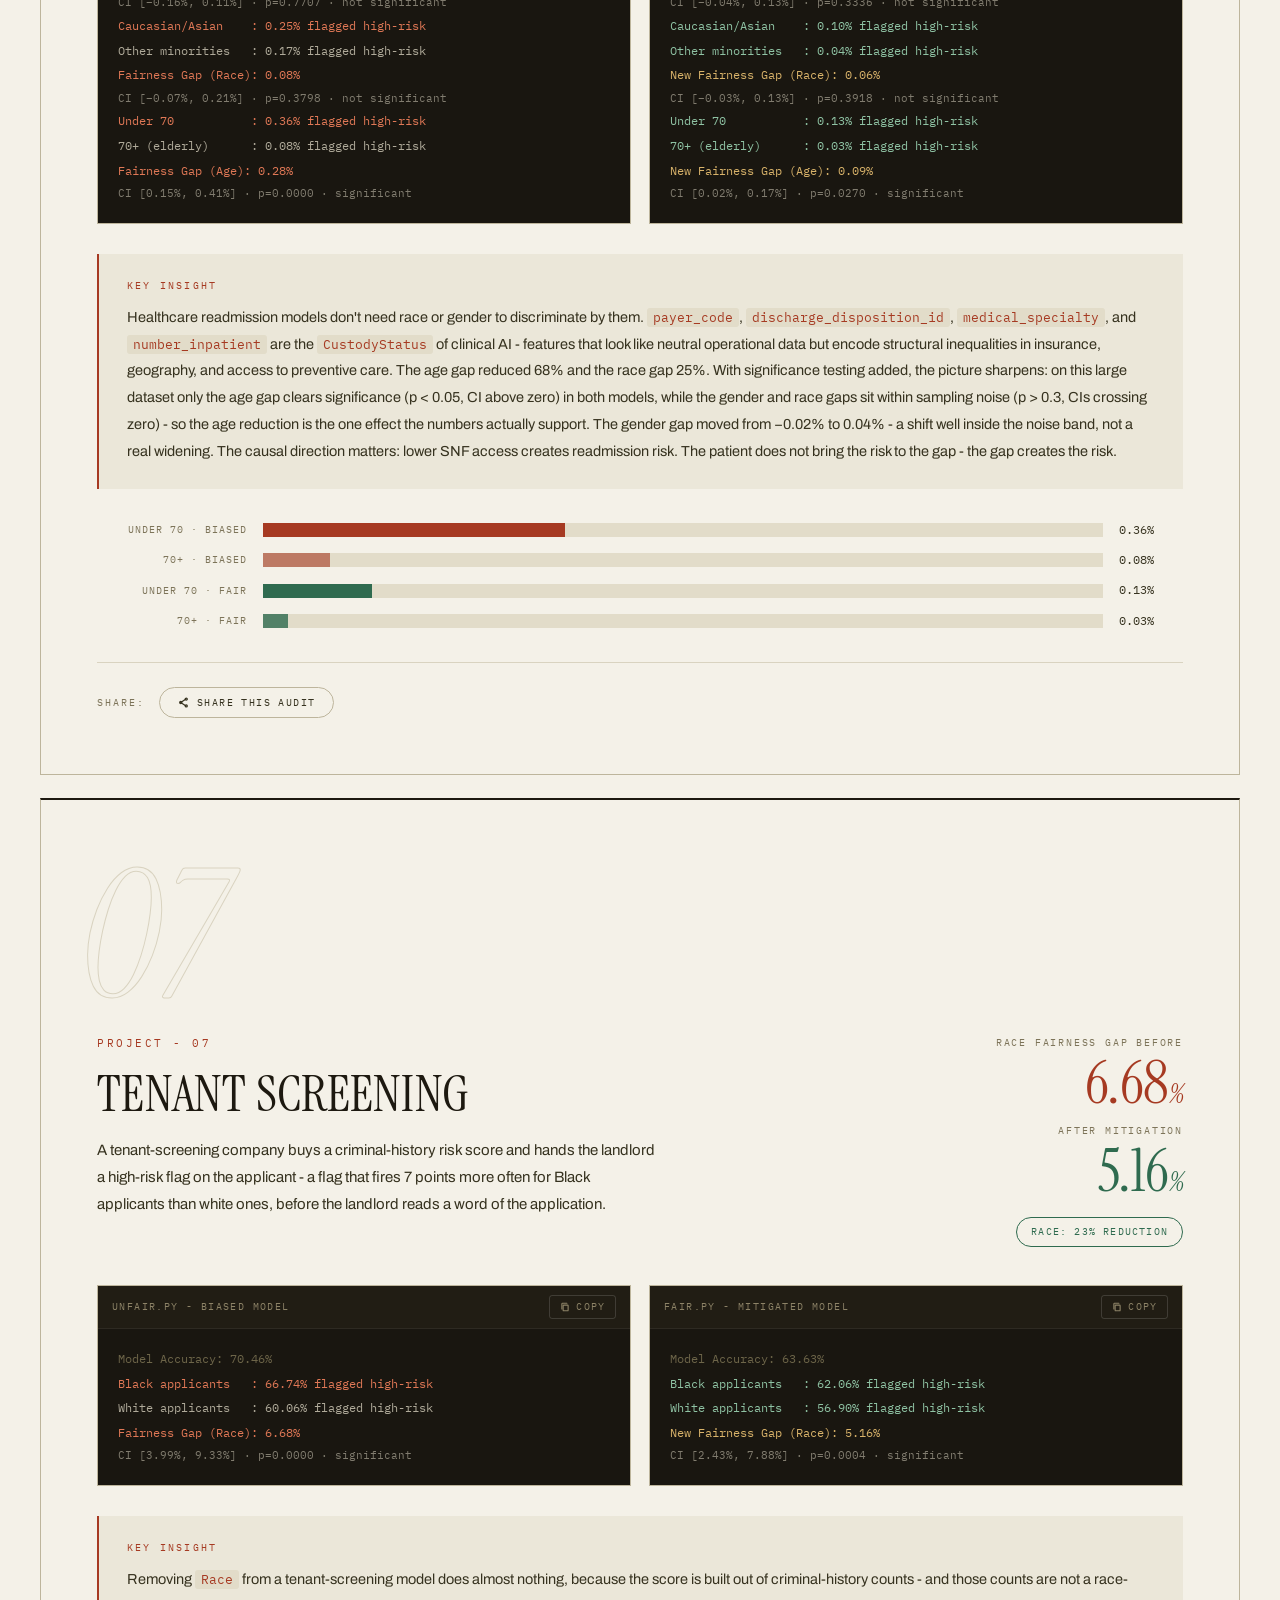
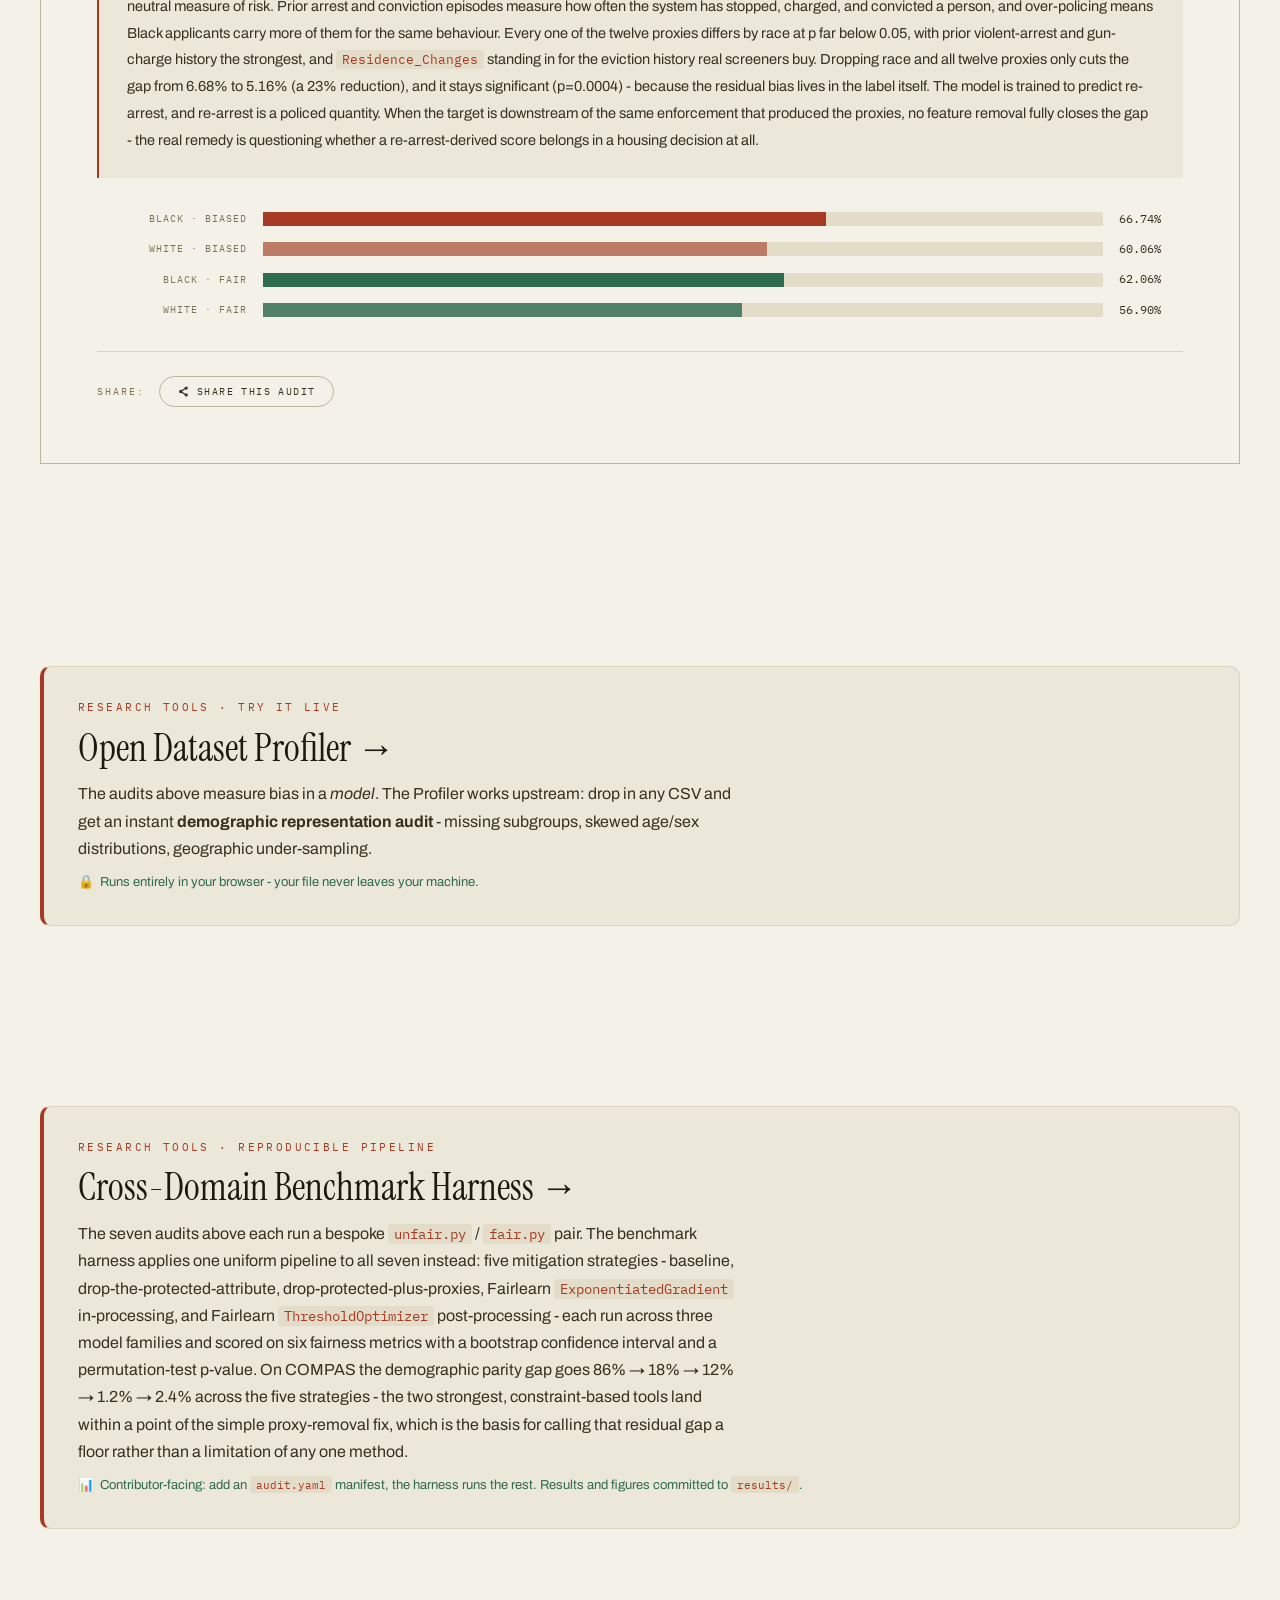
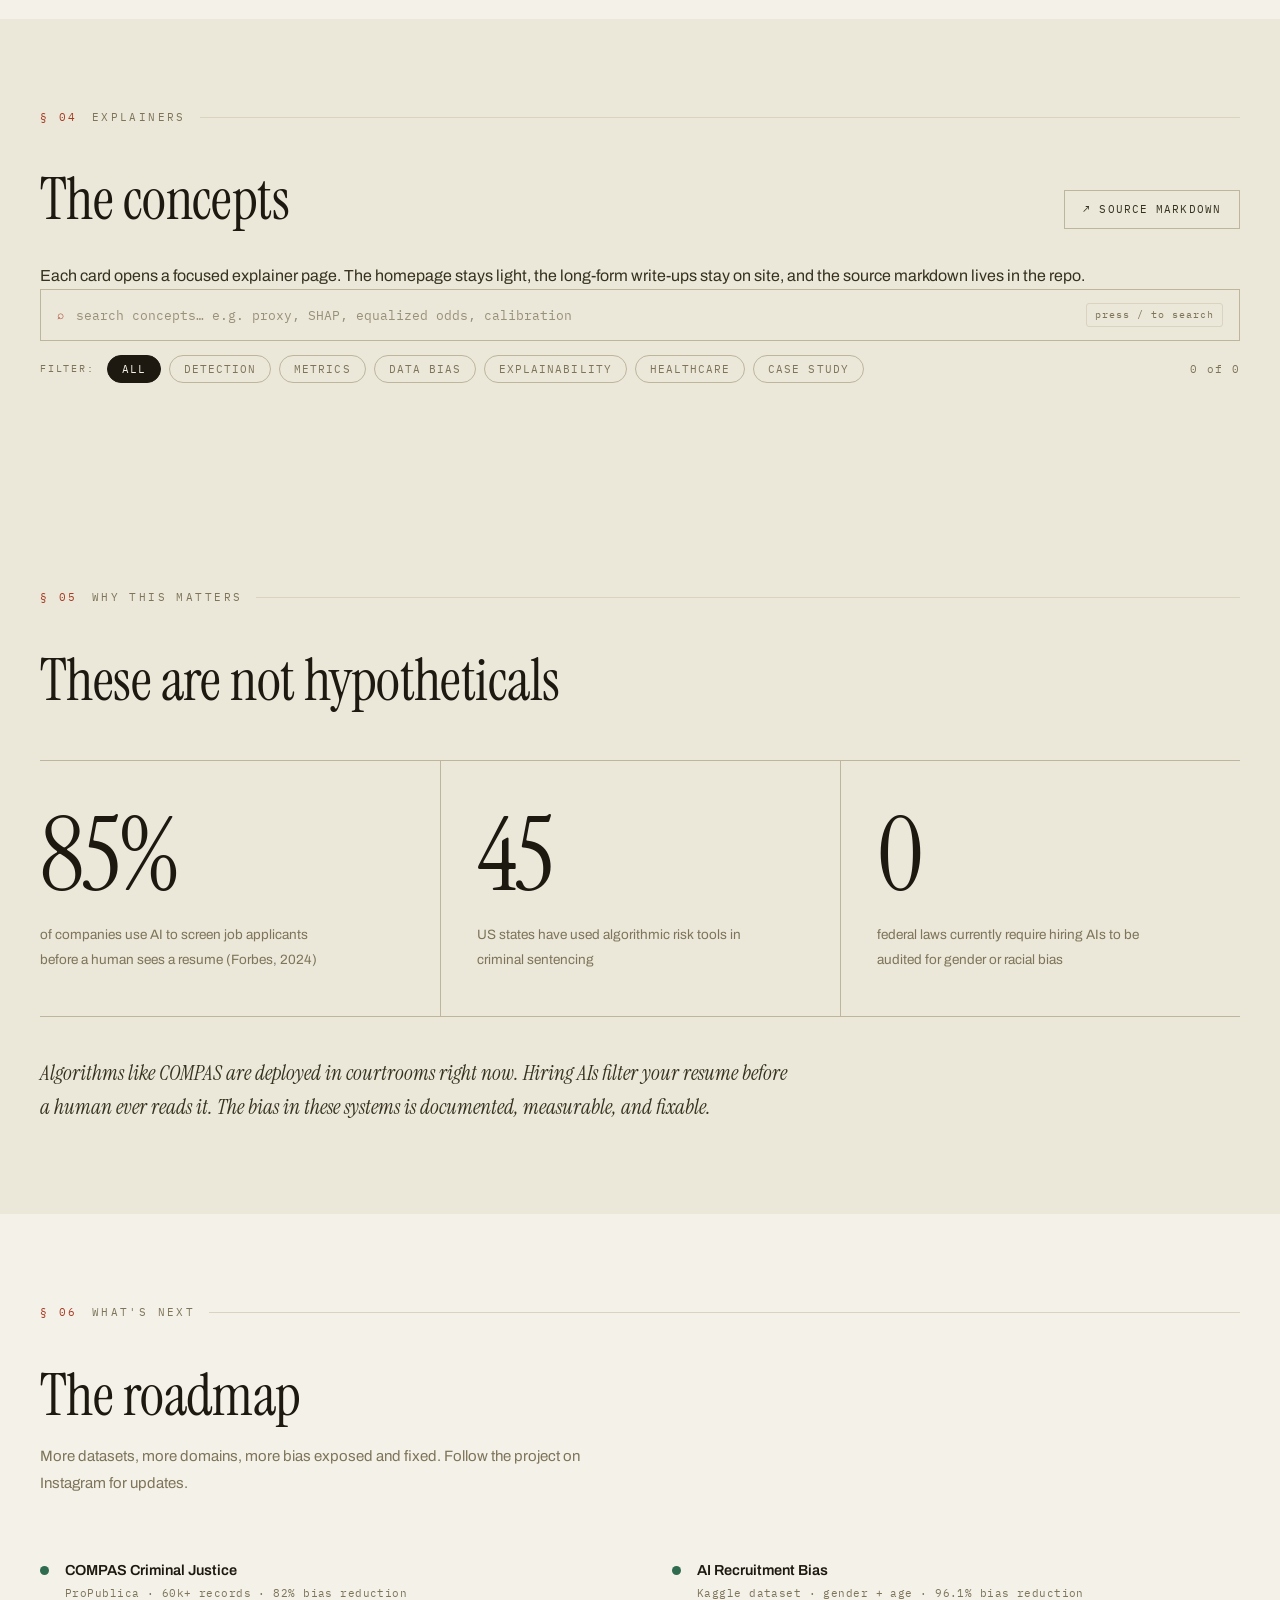
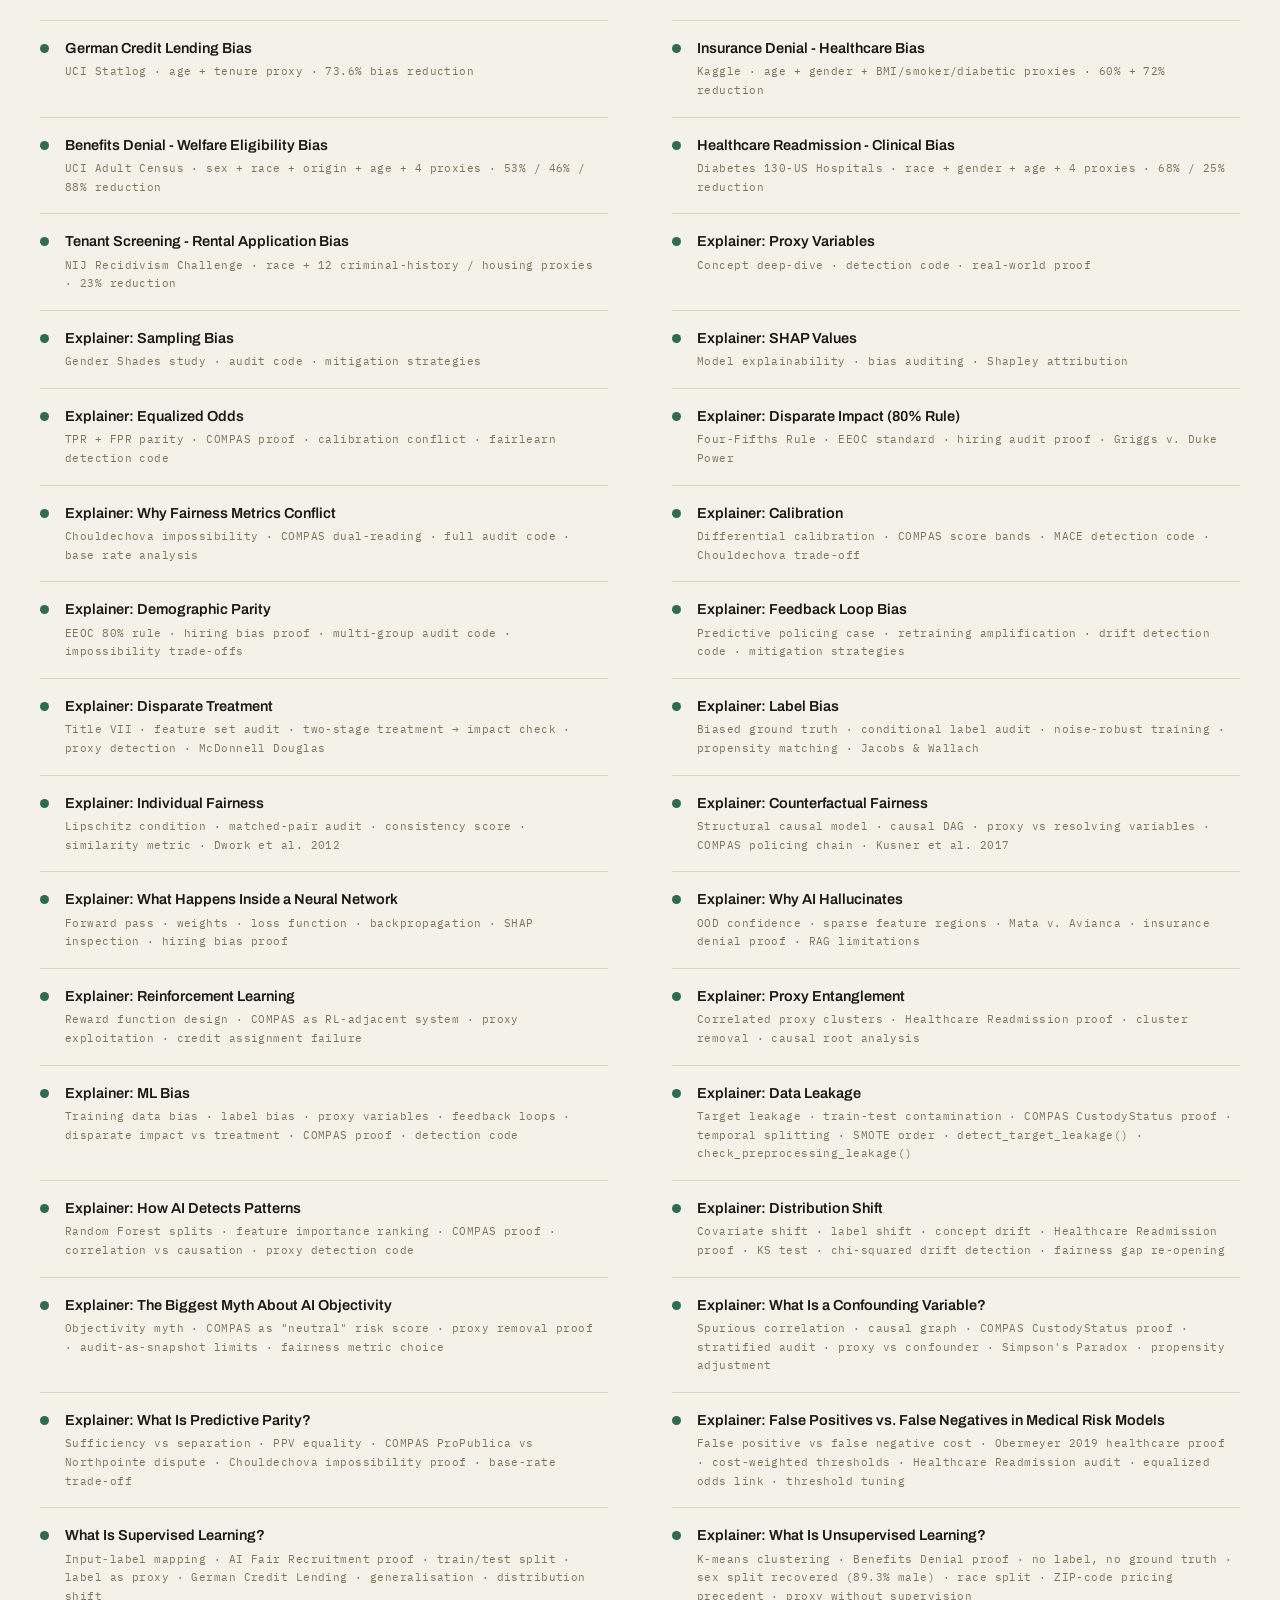
==== commit c28b8529: "docs: fix stale "up to 97%" bias-reduction claims (real max is now 96.1%) index.html's og:descriptio" ====
--- a/index.html
+++ b/index.html
@@ -10,7 +10,7 @@
 <meta property="og:site_name" content="Fair Code">
 <meta property="og:locale" content="en_US">
 <meta property="og:title" content="Fair Code: Algorithmic Bias Detection">
-<meta property="og:description" content="Bias in AI is real, measurable, and fixable. Open-source audits showing up to 97% bias reduction across criminal justice, hiring, lending, healthcare, welfare, and tenant-screening AI.">
+<meta property="og:description" content="Bias in AI is real, measurable, and fixable. Open-source audits showing up to 96% bias reduction across criminal justice, hiring, lending, healthcare, welfare, and tenant-screening AI.">
 <meta property="og:type" content="website">
 <meta property="og:image" content="https://www.thefaircode.xyz/assets/og/home.png">
 <meta property="og:image:width" content="1200">
@@ -24,7 +24,7 @@
 <meta property="og:image:alt" content="Fair Code - The bias is real. So is the fix. (light)">
 <meta name="twitter:card" content="summary_large_image">
 <meta name="twitter:title" content="Fair Code: Algorithmic Bias Detection">
-<meta name="twitter:description" content="Bias in AI is real, measurable, and fixable. Open-source audits with up to 97% bias reduction.">
+<meta name="twitter:description" content="Bias in AI is real, measurable, and fixable. Open-source audits with up to 96% bias reduction.">
 <meta name="twitter:image" content="https://www.thefaircode.xyz/assets/og/home.png">
 <meta name="twitter:image:alt" content="Fair Code - The bias is real. So is the fix.">
 <link rel="canonical" href="https://www.thefaircode.xyz/">
@@ -2026,7 +2026,7 @@
   <div class="search-bar-wrap" id="projects-search-wrap">
     <div class="search-bar-inner">
       <span class="search-bar-prefix">⌕</span>
-      <input type="text" class="search-bar-input" id="projects-search-input" placeholder="search experiments… e.g. race, hiring, 97%, COMPAS" autocomplete="off" spellcheck="false" aria-label="Search experiments">
+      <input type="text" class="search-bar-input" id="projects-search-input" placeholder="search experiments… e.g. race, hiring, 96.1%, COMPAS" autocomplete="off" spellcheck="false" aria-label="Search experiments">
       <span class="search-bar-hint" aria-hidden="true">press / to search</span>
       <button class="search-bar-clear" id="projects-search-clear" aria-label="Clear search">✕</button>
     </div>
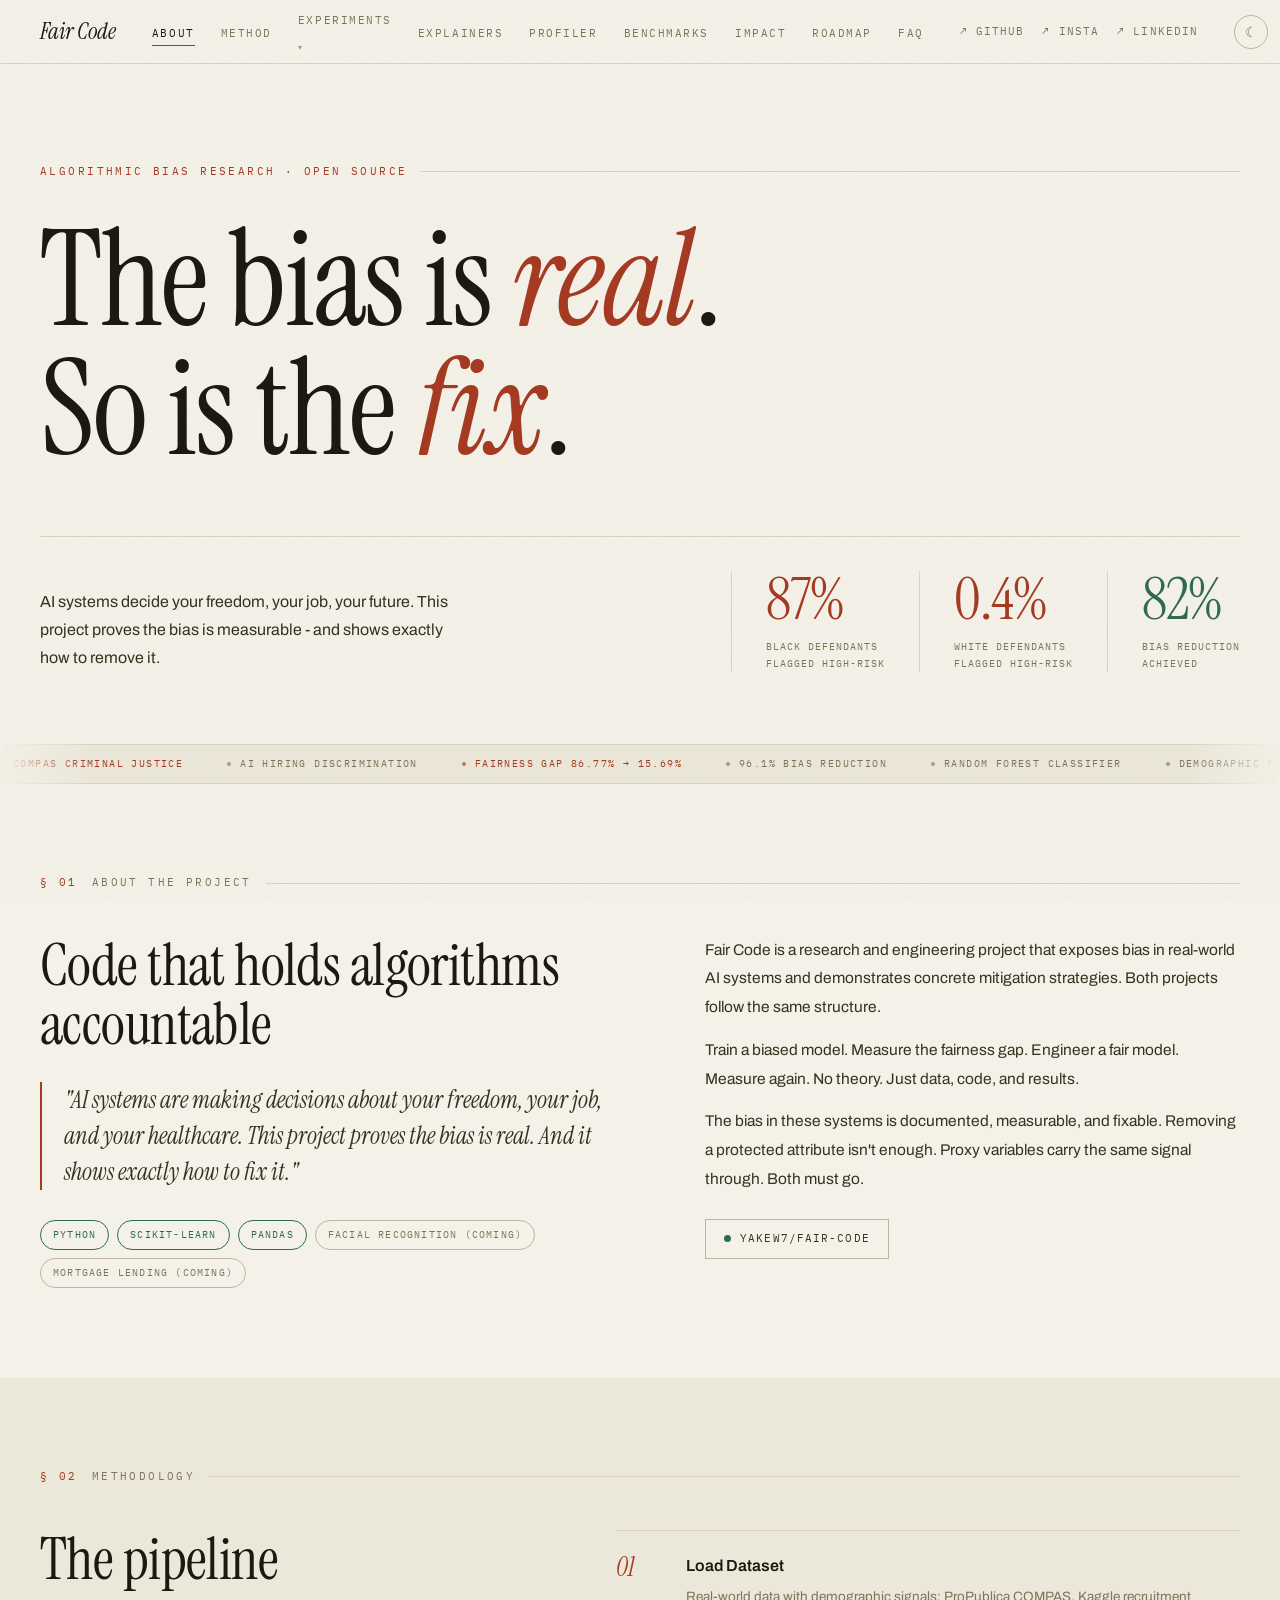
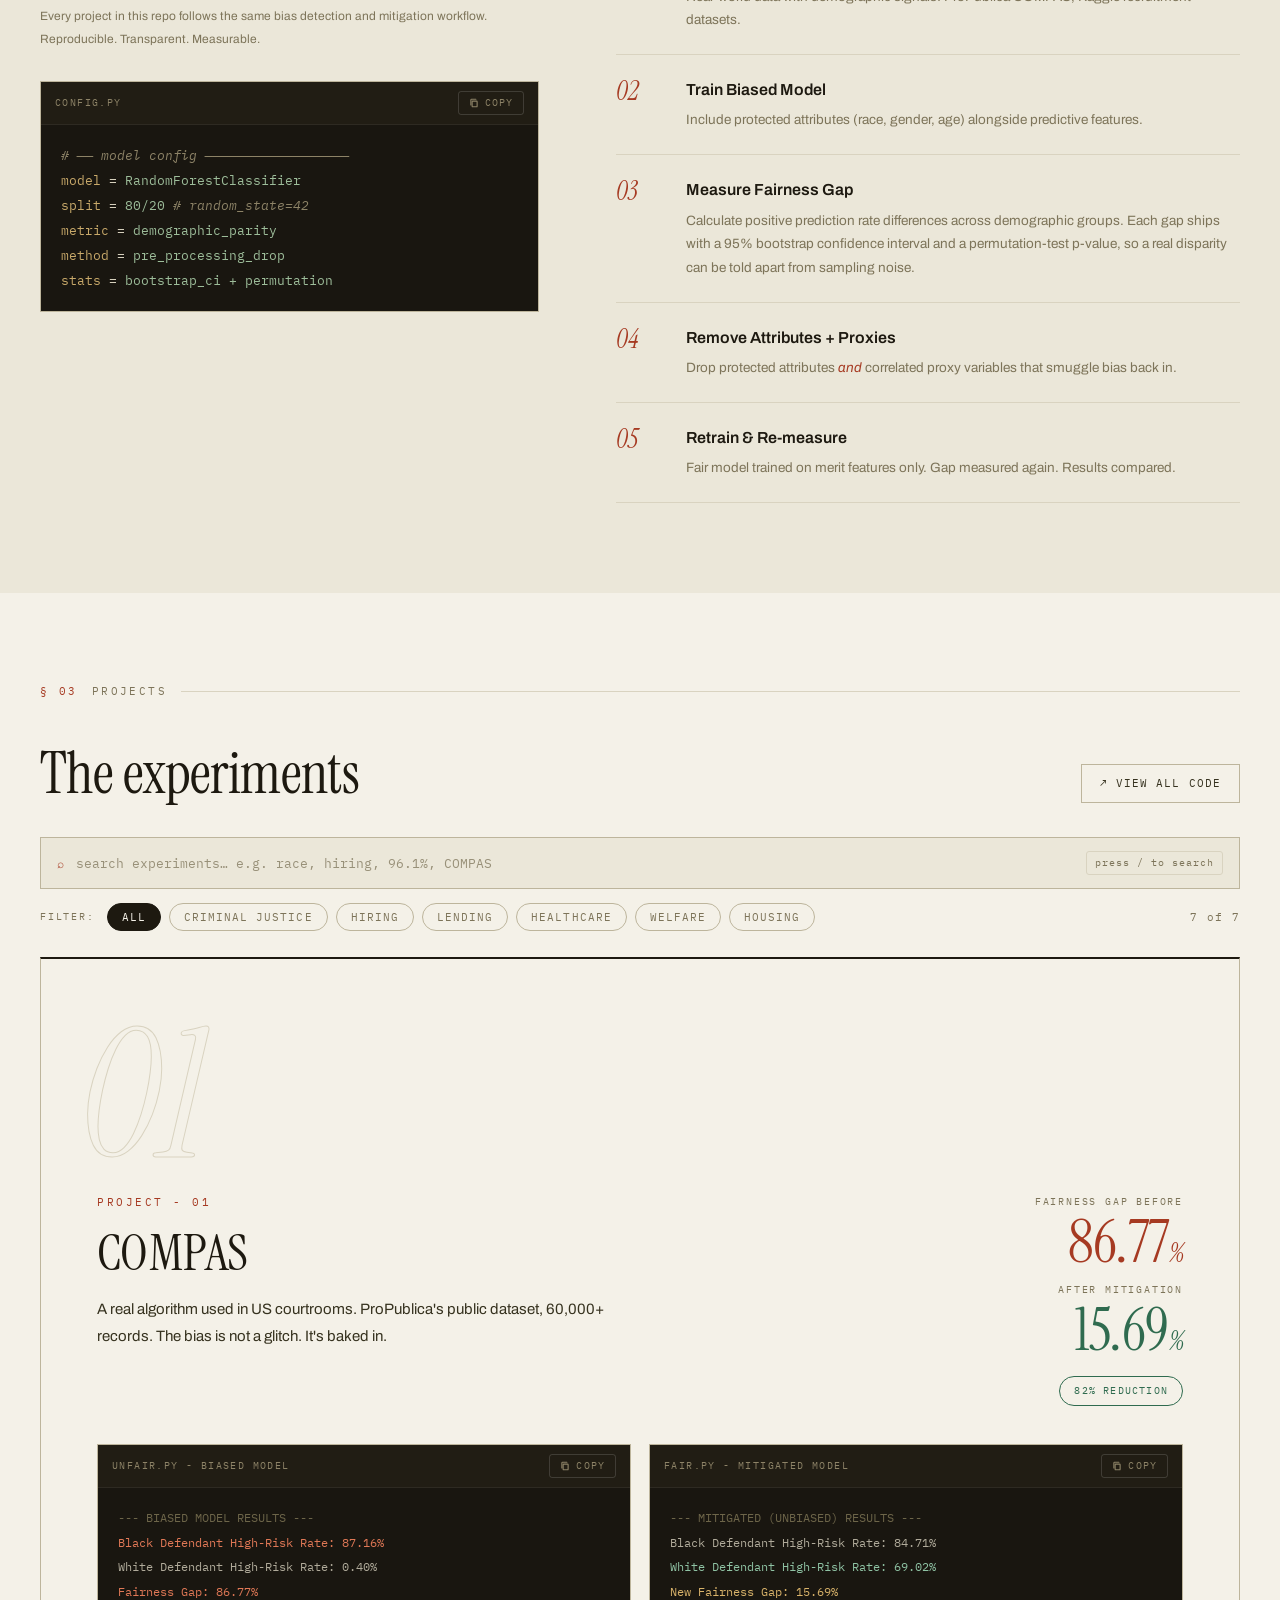
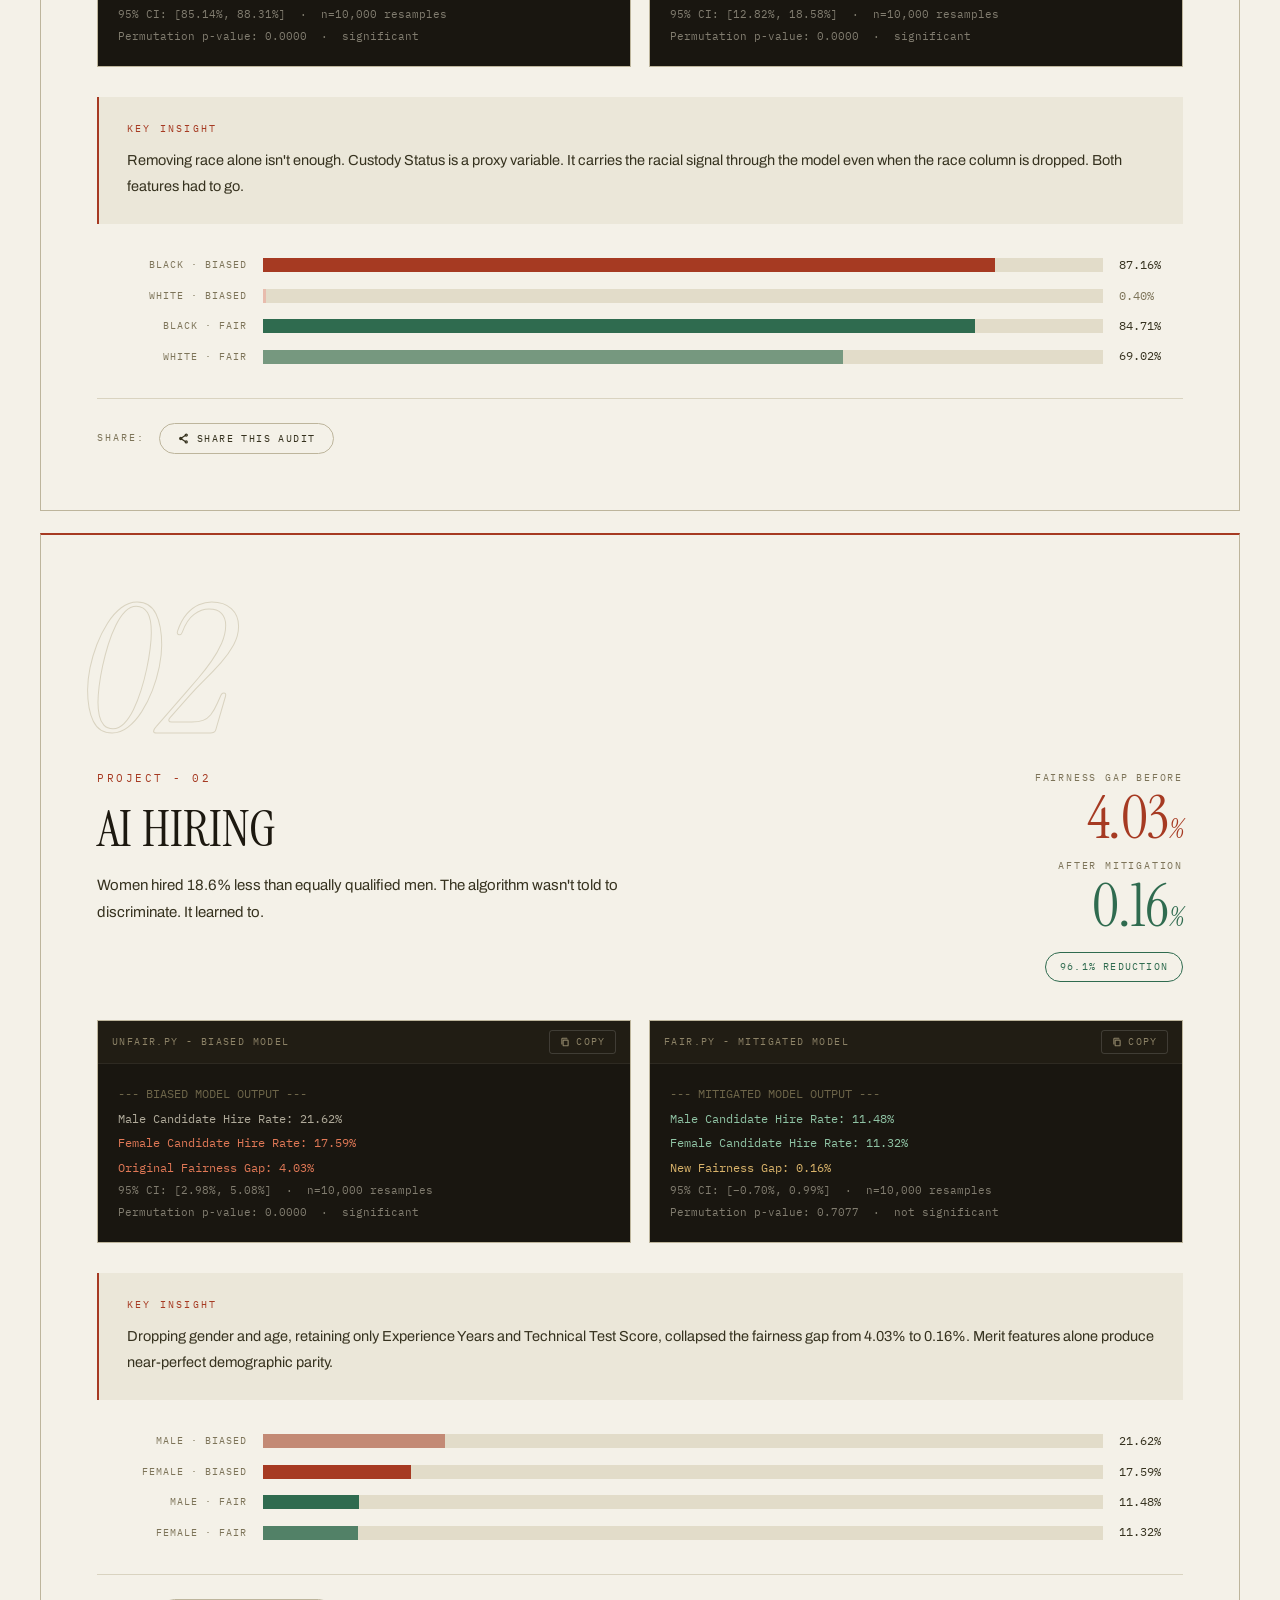
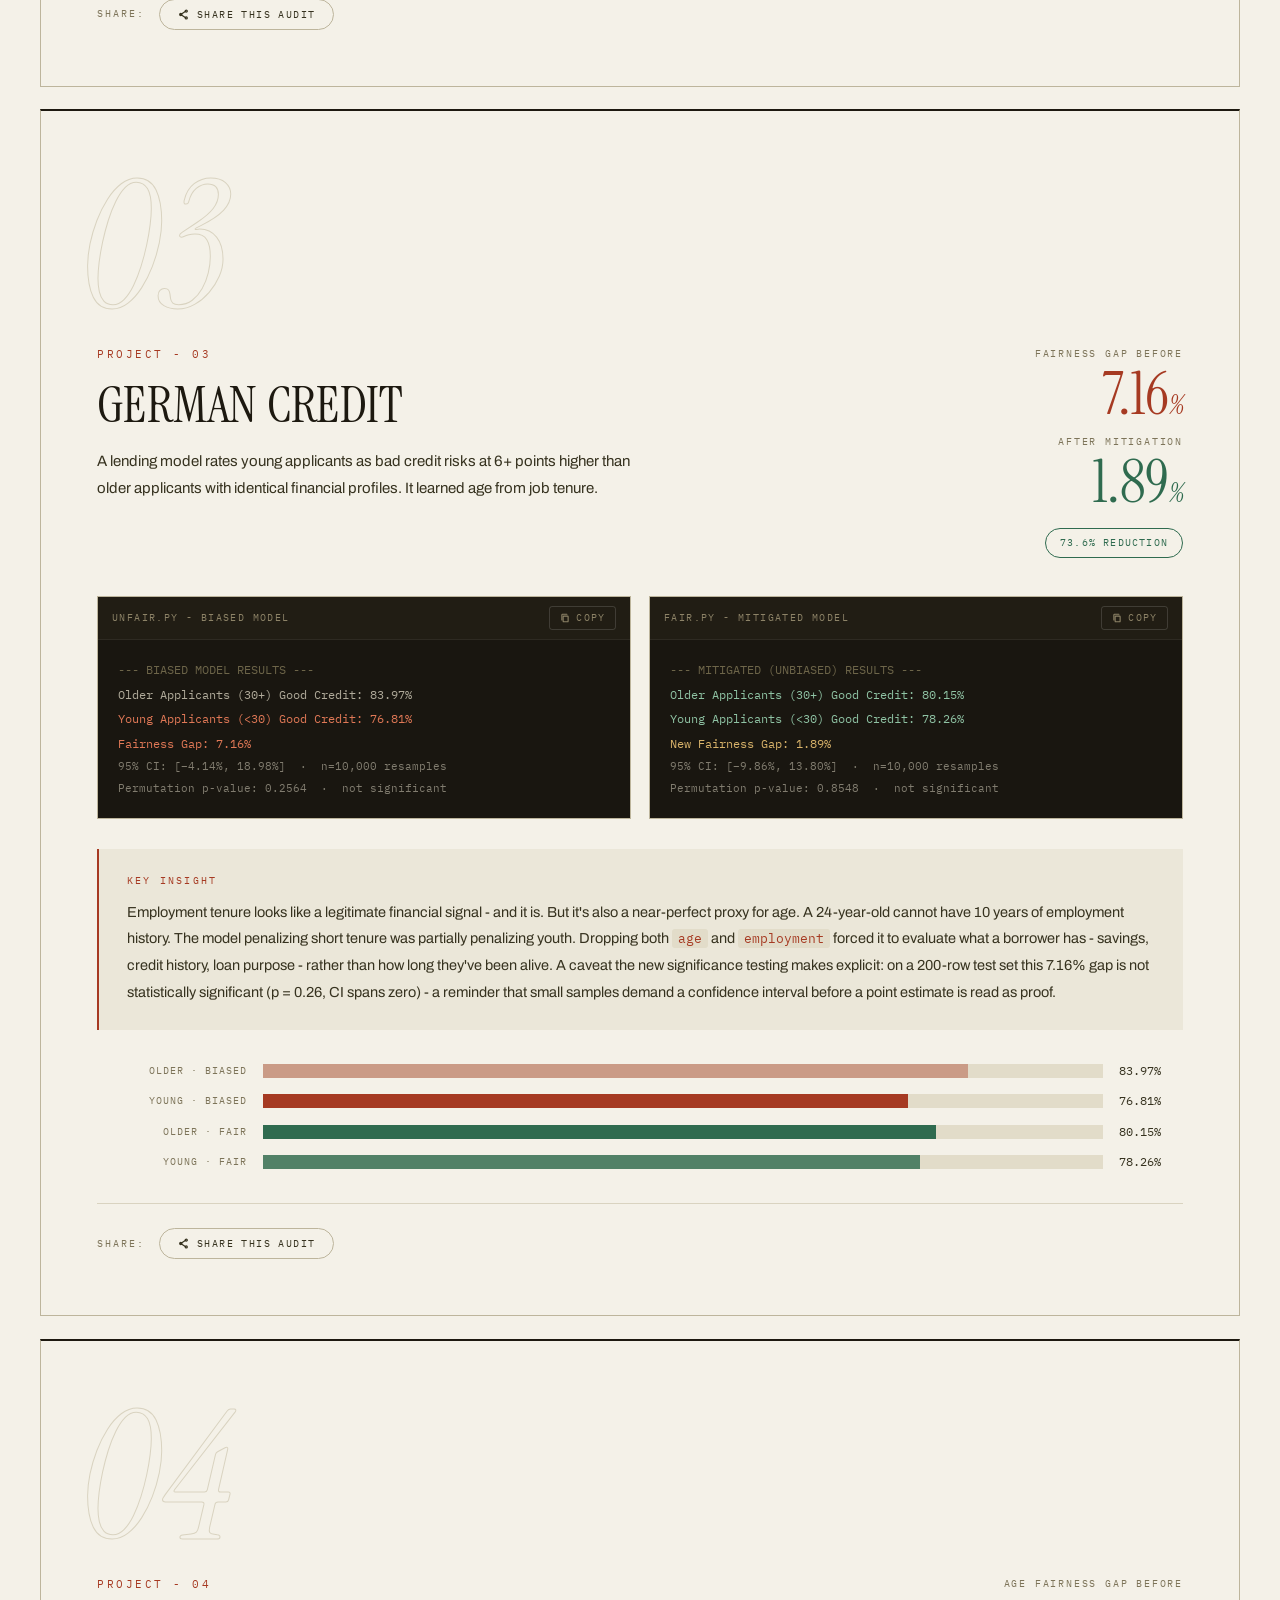
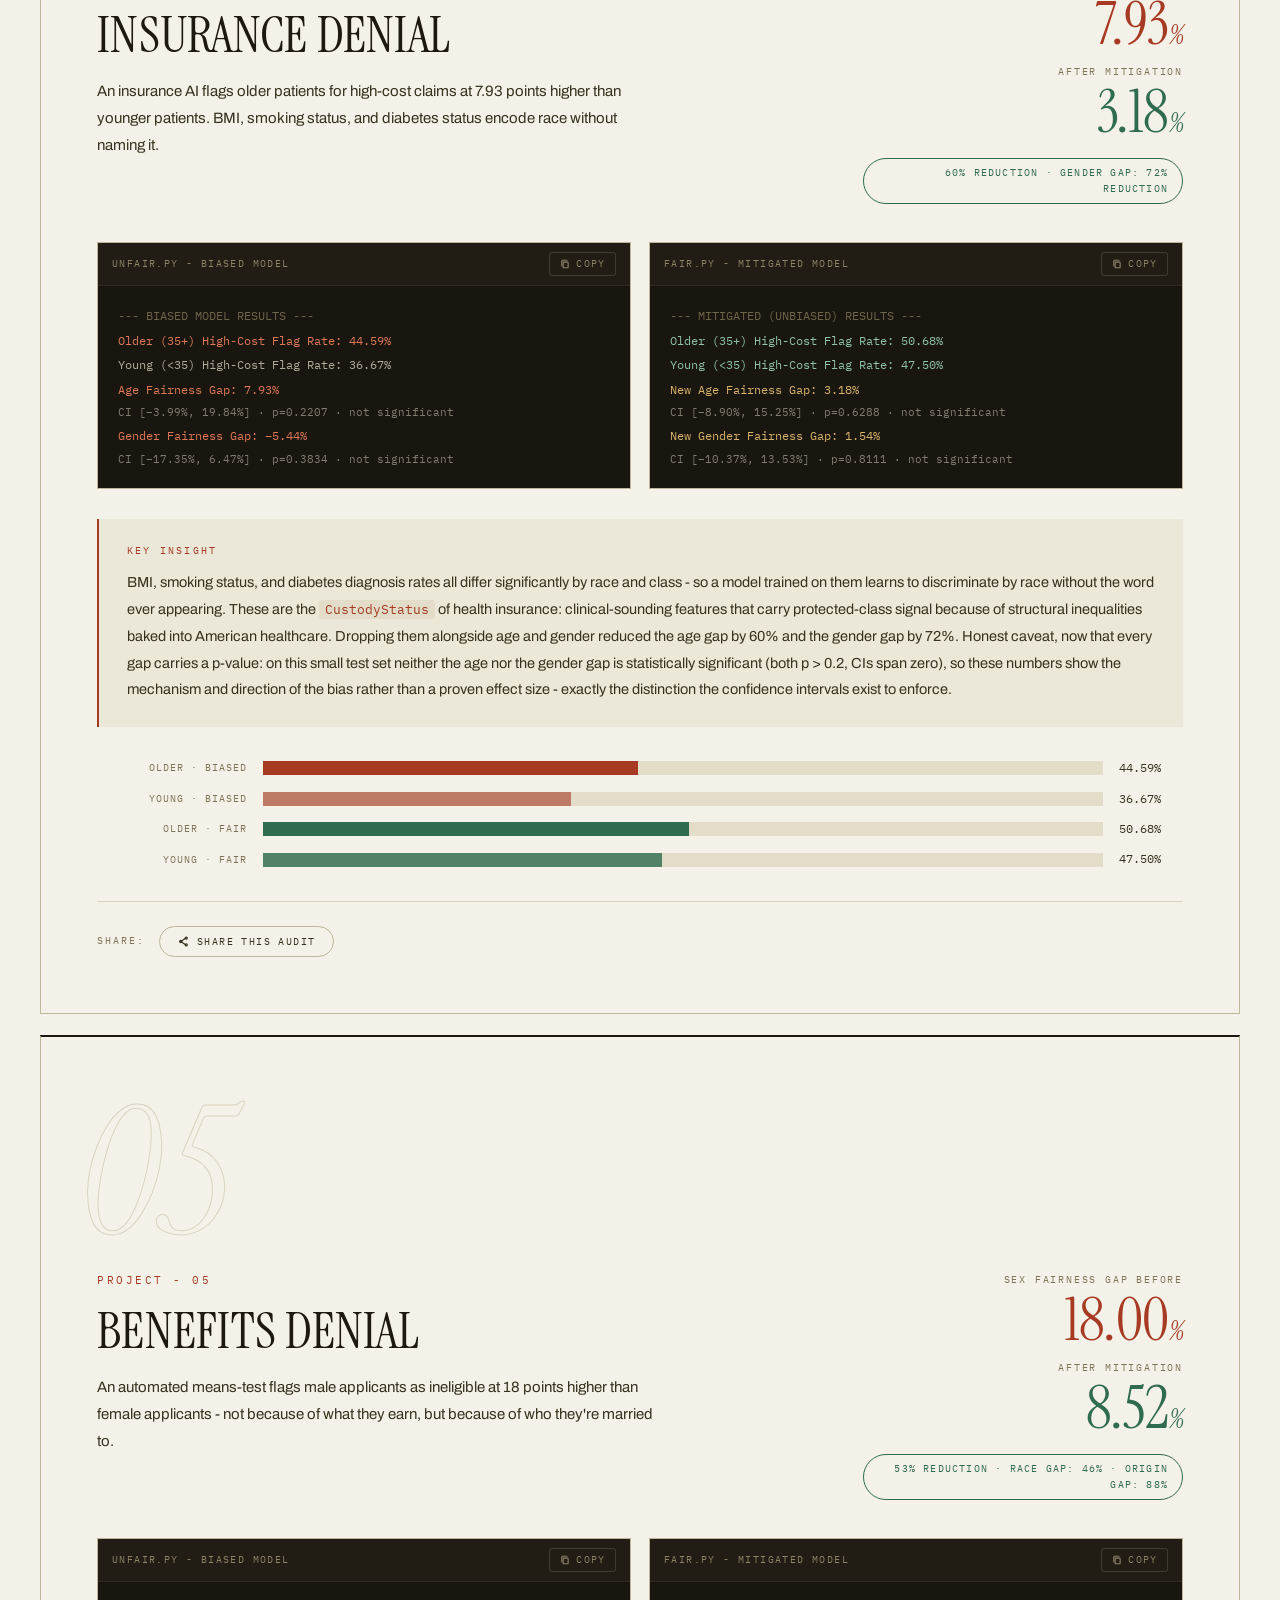
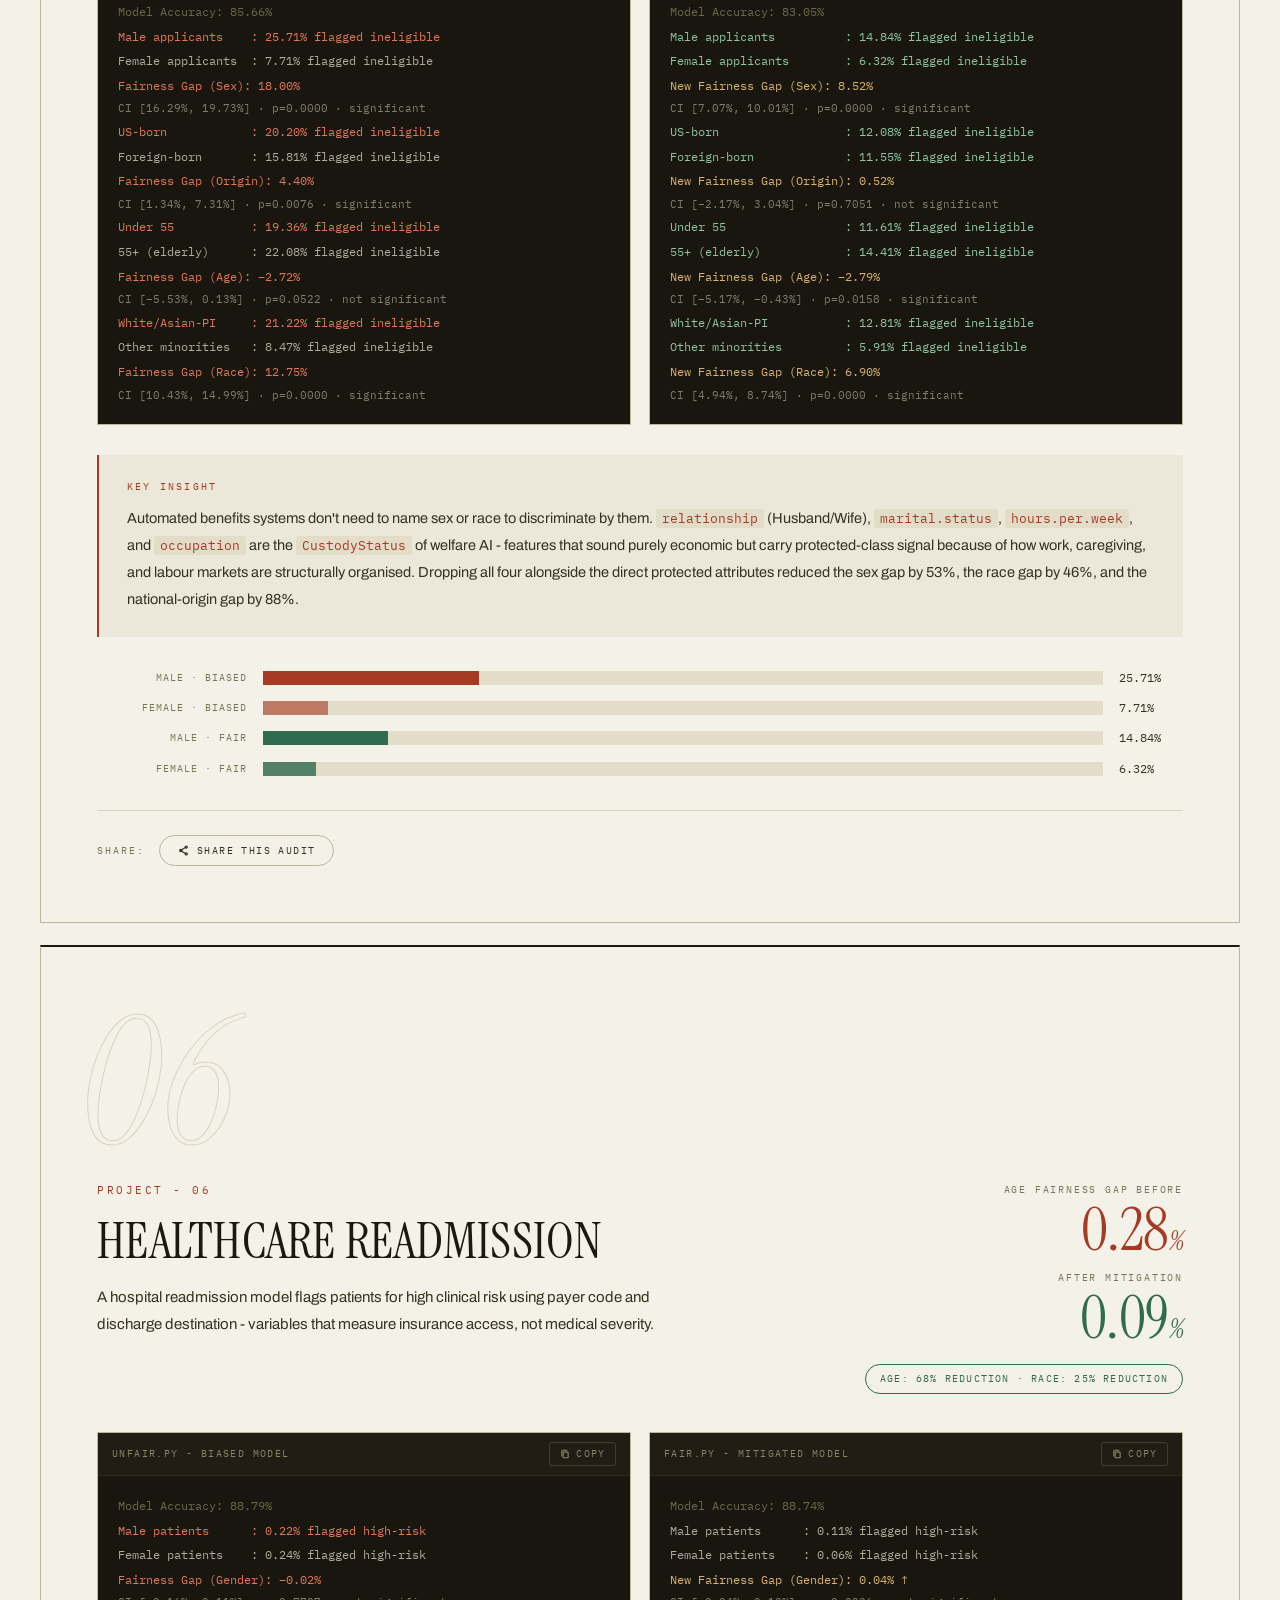
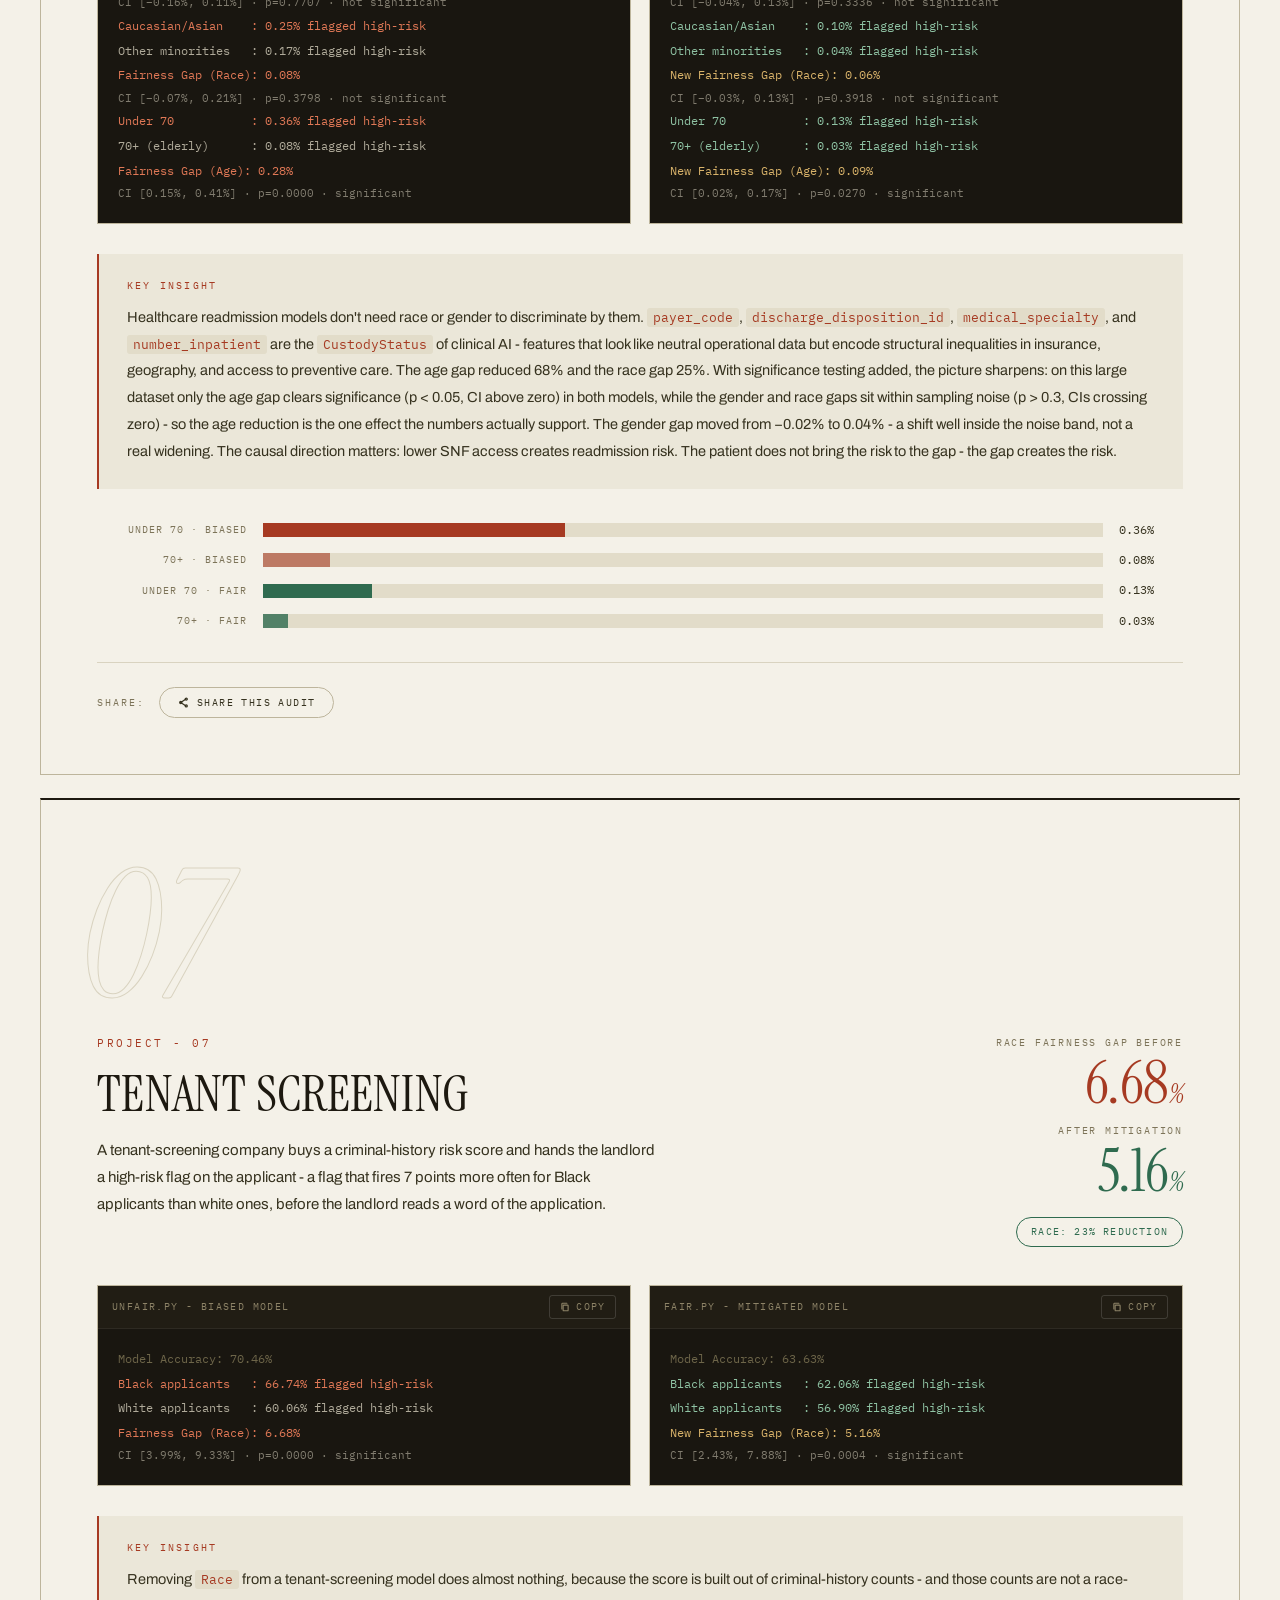
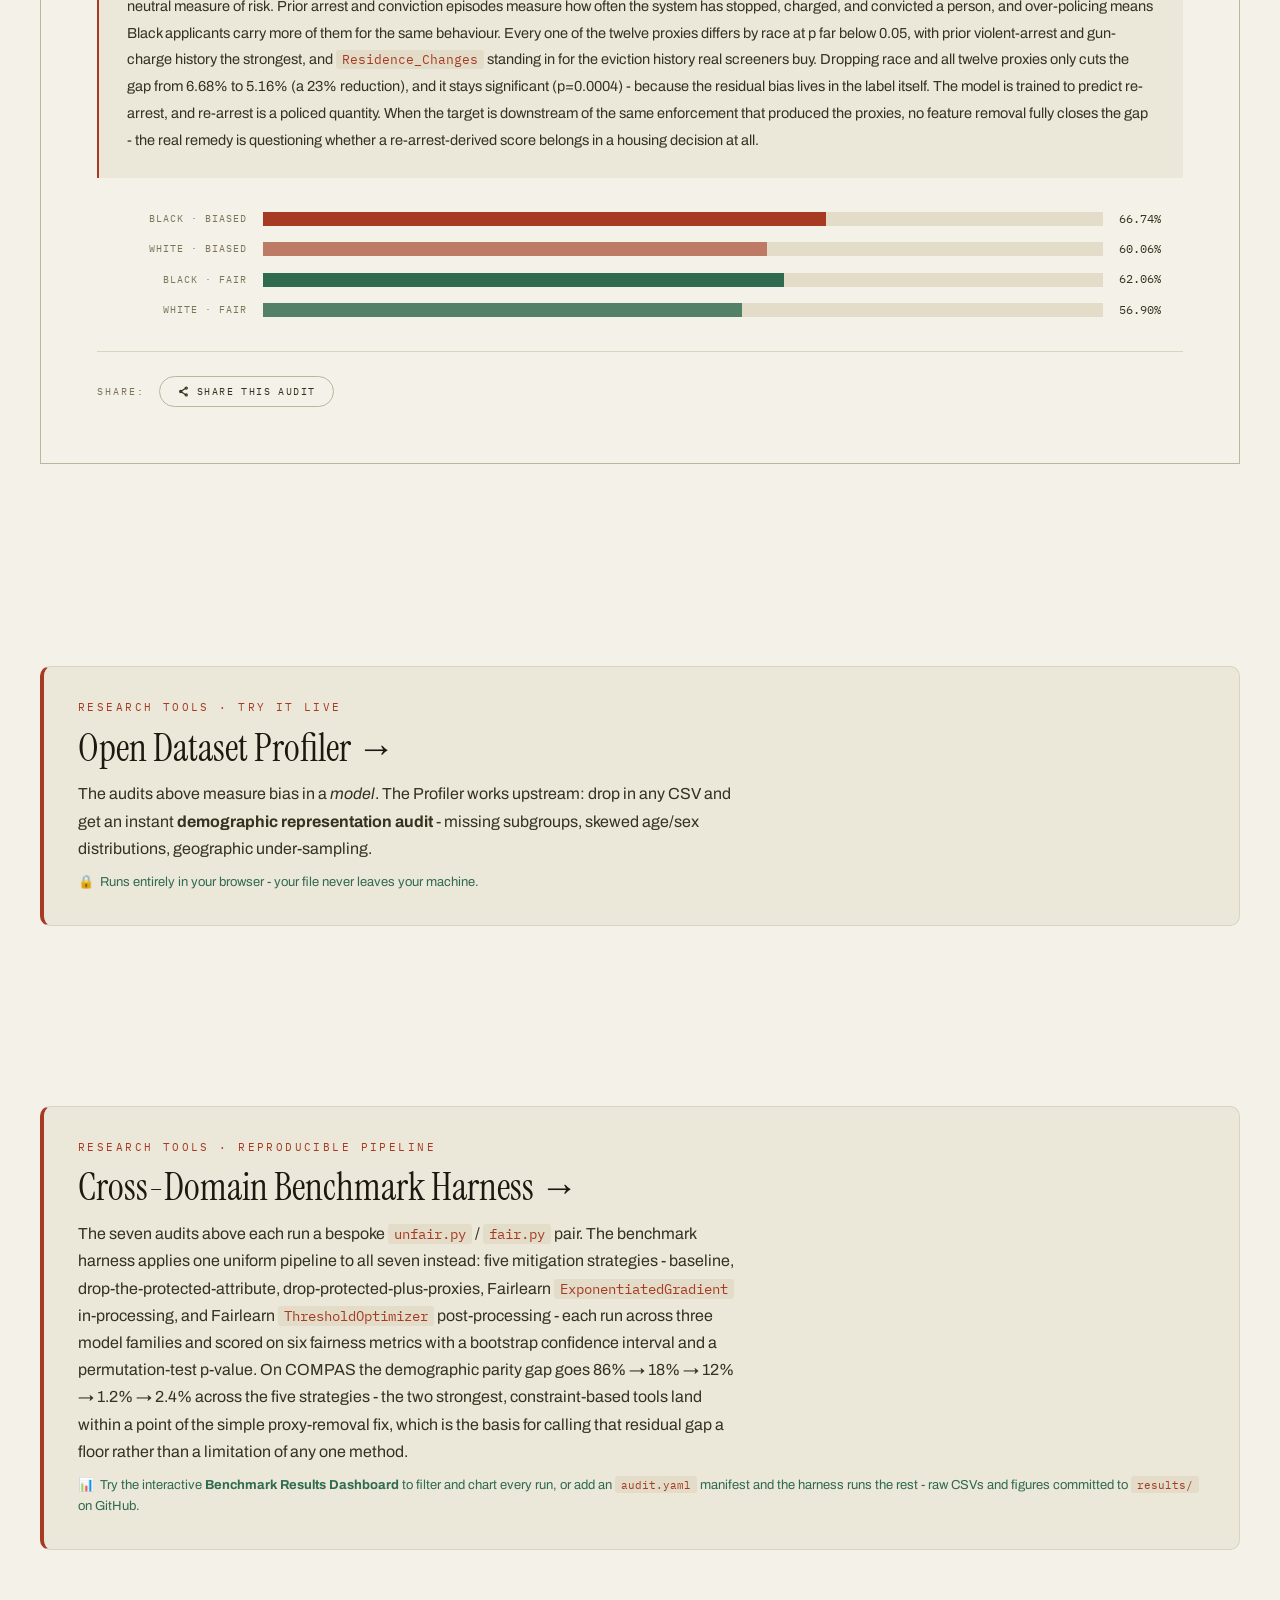
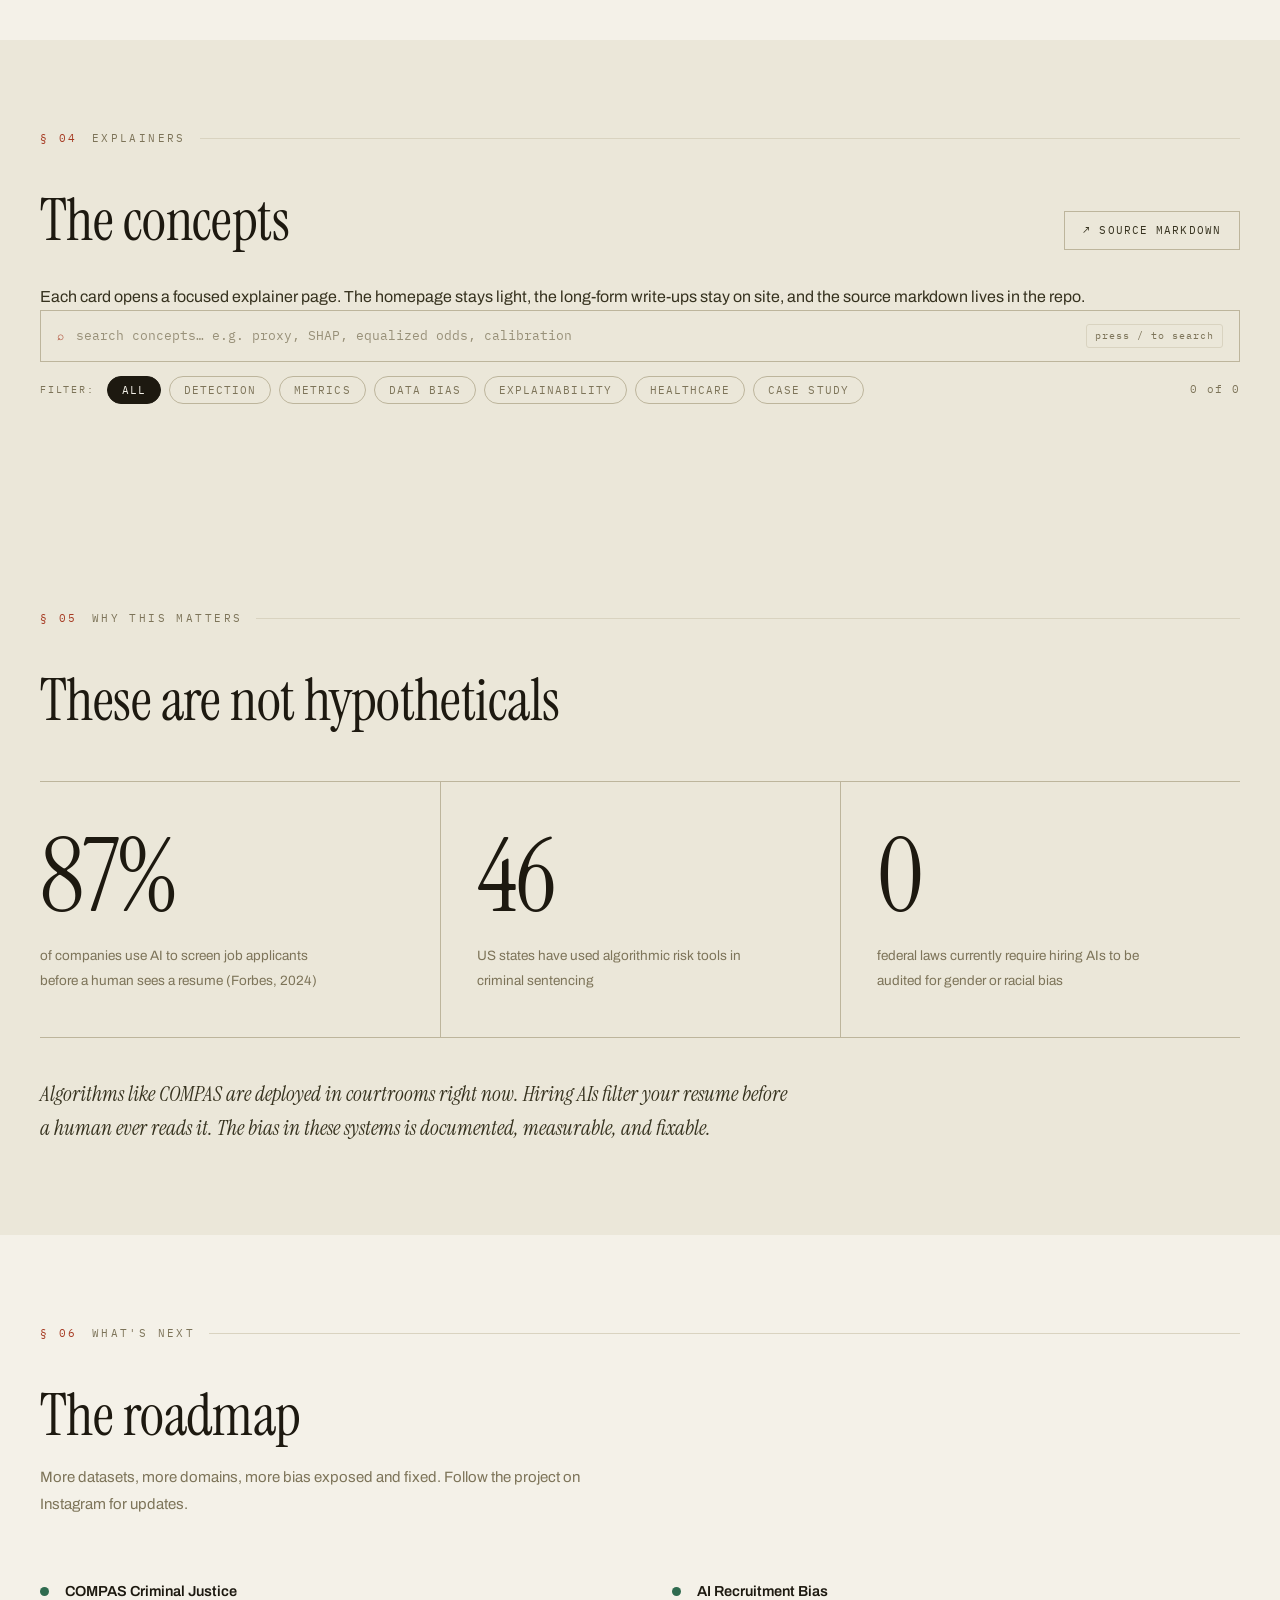
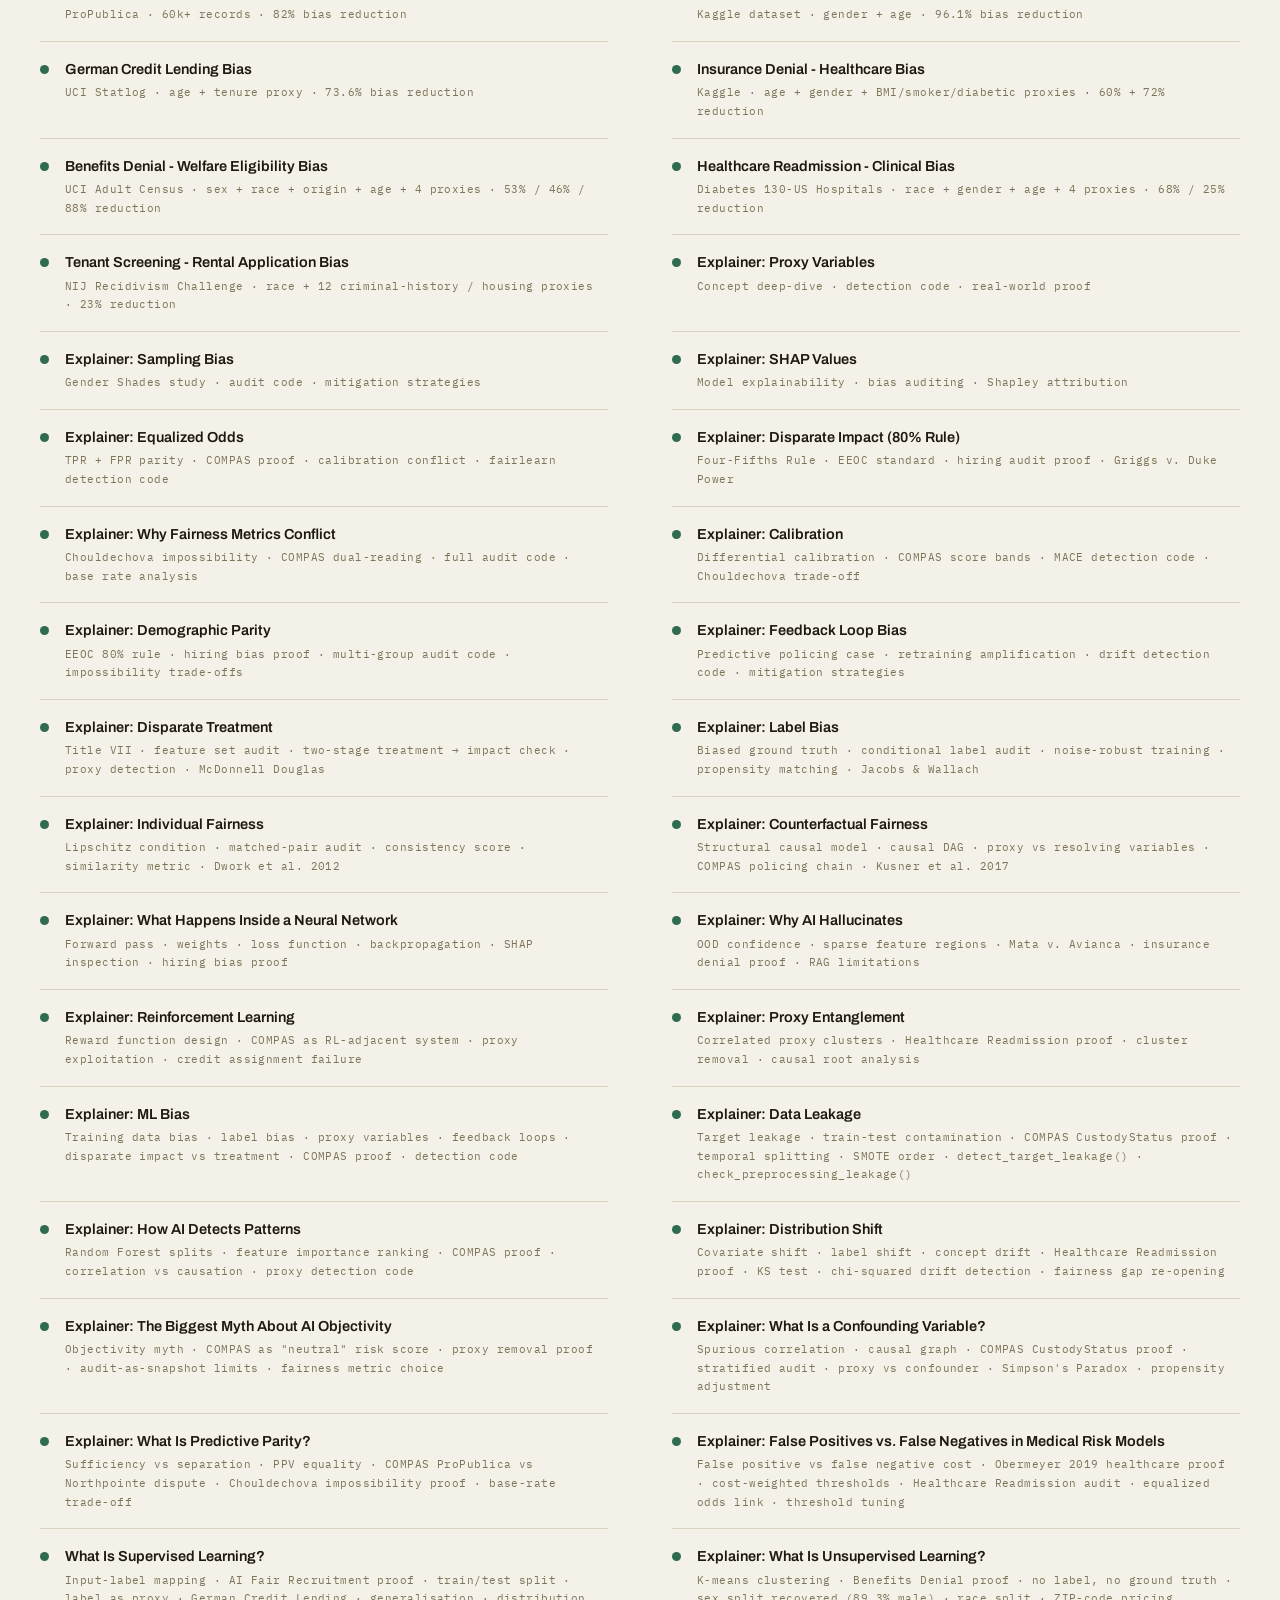
==== commit 0399ded2: "feat: build the interactive benchmark-results dashboard (Phase 5) Adds benchmark.html + assets/bench" ====
--- a/index.html
+++ b/index.html
@@ -1779,6 +1779,7 @@
     </li>
     <li><a href="#explainers">Explainers</a></li>
     <li><a href="profiler.html">Profiler</a></li>
+    <li><a href="benchmark.html">Benchmarks</a></li>
     <li><a href="#impact">Impact</a></li>
     <li><a href="#roadmap">Roadmap</a></li>
     <li><a href="#faq">FAQ</a></li>
@@ -1809,6 +1810,7 @@
     <a href="#project-tenant" class="mobile-link mobile-sub">07 - Tenant Screening</a>
     <a href="#explainers" class="mobile-link">Explainers</a>
     <a href="profiler.html" class="mobile-link">Profiler</a>
+    <a href="benchmark.html" class="mobile-link">Benchmarks</a>
     <a href="#impact" class="mobile-link">Impact</a>
     <a href="#roadmap" class="mobile-link">Roadmap</a>
     <a href="#faq" class="mobile-link">FAQ</a>
@@ -2655,7 +2657,7 @@
 
 <!-- BENCHMARK HARNESS CALLOUT -->
 <section aria-label="Cross-Domain Benchmark Harness">
-  <a href="https://github.com/yakew7/Fair-Code/tree/main/results" target="_blank" rel="noopener noreferrer" style="display:block;text-decoration:none;color:inherit;border:1px solid var(--border);border-left:4px solid var(--accent);border-radius:10px;background:var(--surface);padding:32px 34px;transition:border-color .18s ease,transform .18s ease;"
+  <a href="benchmark.html" style="display:block;text-decoration:none;color:inherit;border:1px solid var(--border);border-left:4px solid var(--accent);border-radius:10px;background:var(--surface);padding:32px 34px;transition:border-color .18s ease,transform .18s ease;"
      onmouseover="this.style.borderColor='var(--accent)';this.style.transform='translateY(-2px)';"
      onmouseout="this.style.borderColor='var(--border)';this.style.borderLeftColor='var(--accent)';this.style.transform='none';">
     <div style="font-family:var(--mono);font-size:11px;letter-spacing:.22em;text-transform:uppercase;color:var(--accent);margin-bottom:12px;">Research Tools · Reproducible pipeline</div>
@@ -2672,7 +2674,7 @@
       tools land within a point of the simple proxy-removal fix, which is the basis for calling that
       residual gap a floor rather than a limitation of any one method.
     </p>
-    <p style="font-size:13px;color:var(--accent3);margin:0;"><span style="margin-right:6px;">📊</span>Contributor-facing: add an <code class="inline-code">audit.yaml</code> manifest, the harness runs the rest. Results and figures committed to <code class="inline-code">results/</code>.</p>
+    <p style="font-size:13px;color:var(--accent3);margin:0;"><span style="margin-right:6px;">📊</span>Try the interactive <strong>Benchmark Results Dashboard</strong> to filter and chart every run, or add an <code class="inline-code">audit.yaml</code> manifest and the harness runs the rest - raw CSVs and figures committed to <code class="inline-code">results/</code> on GitHub.</p>
   </a>
 </section>
 
